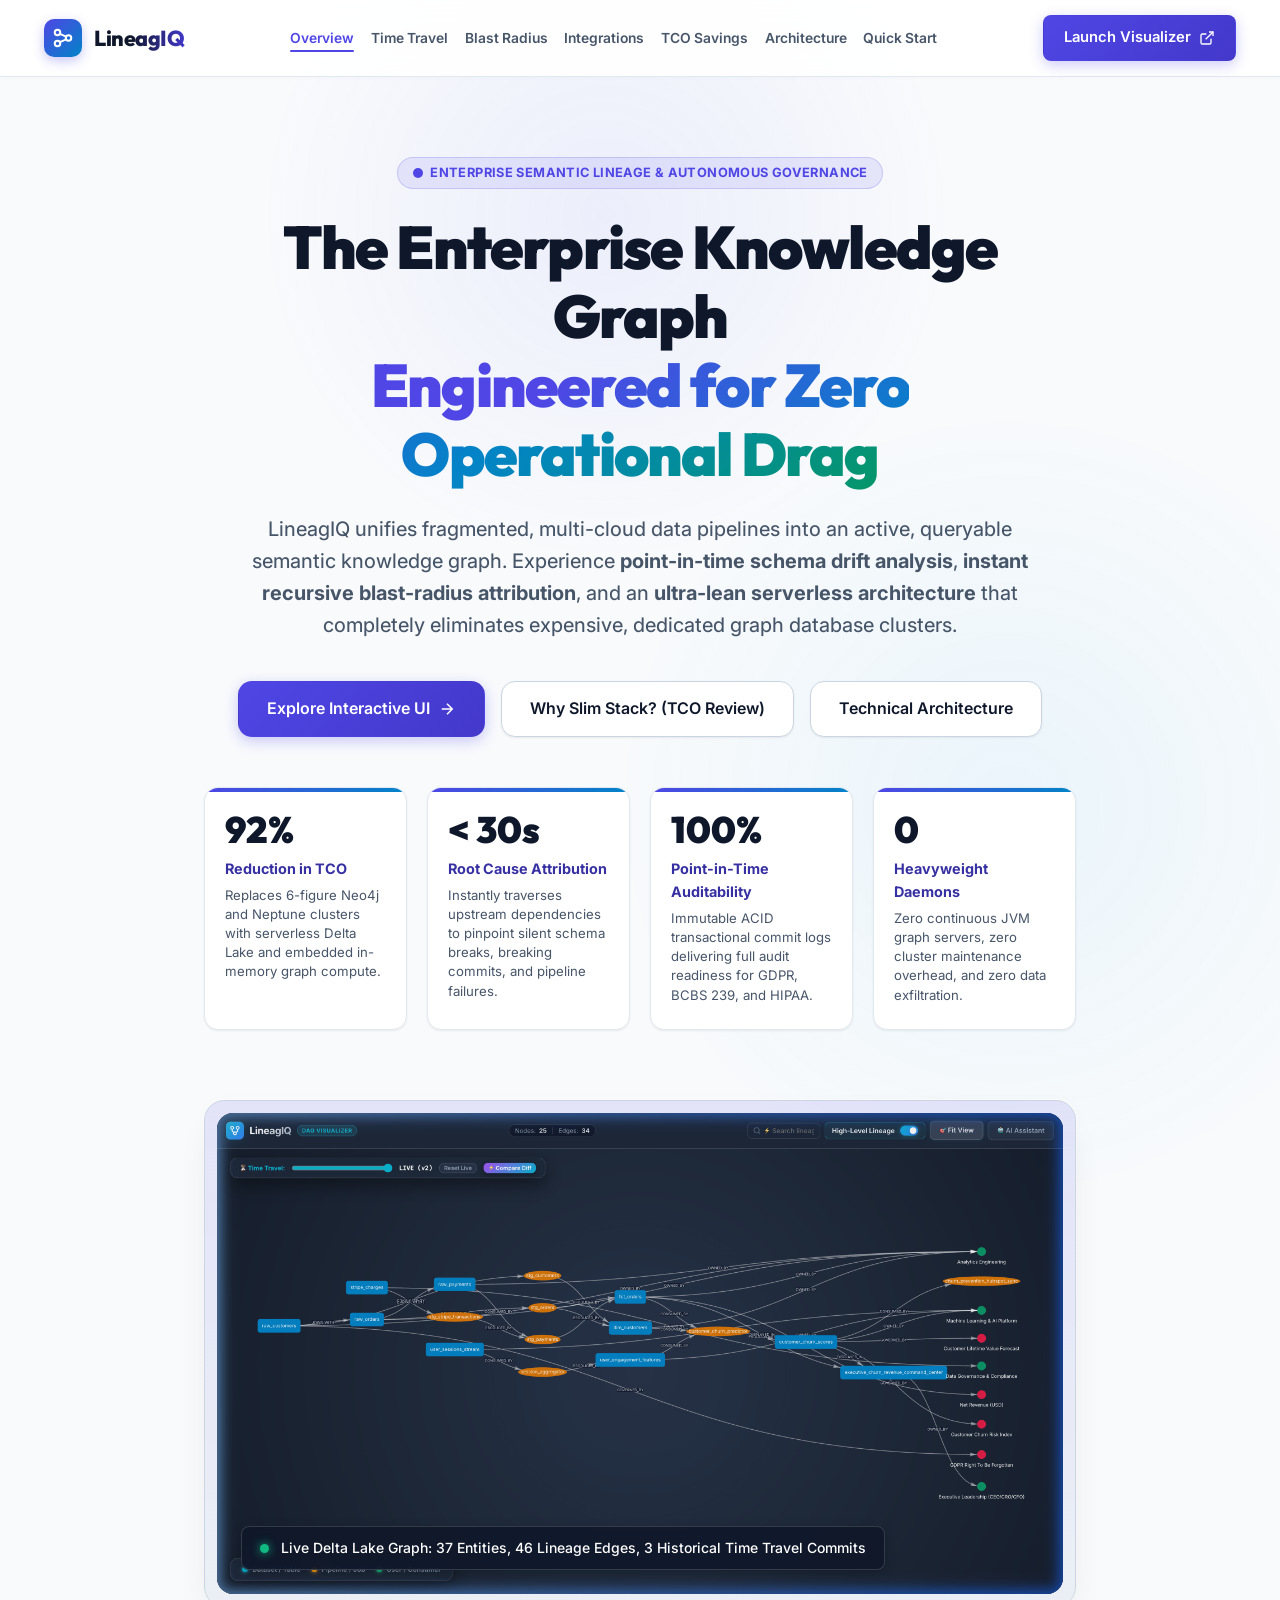
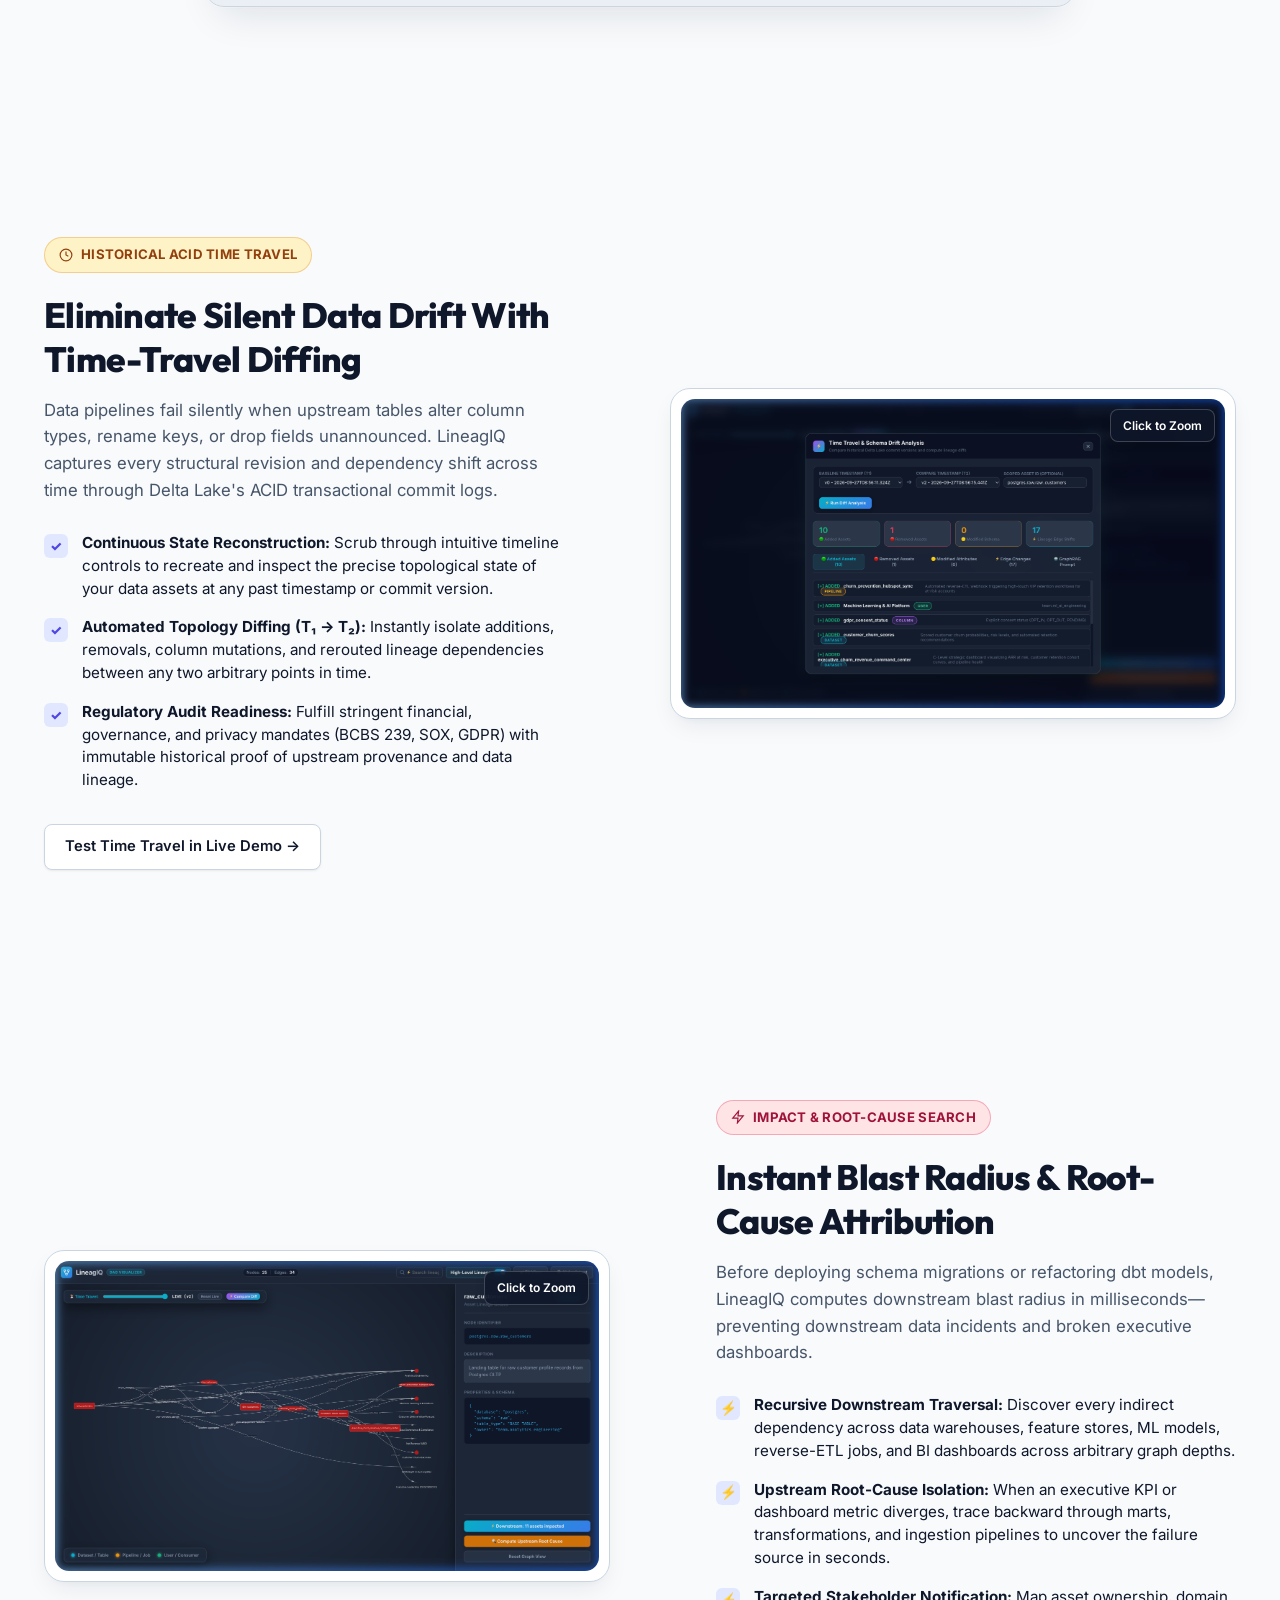
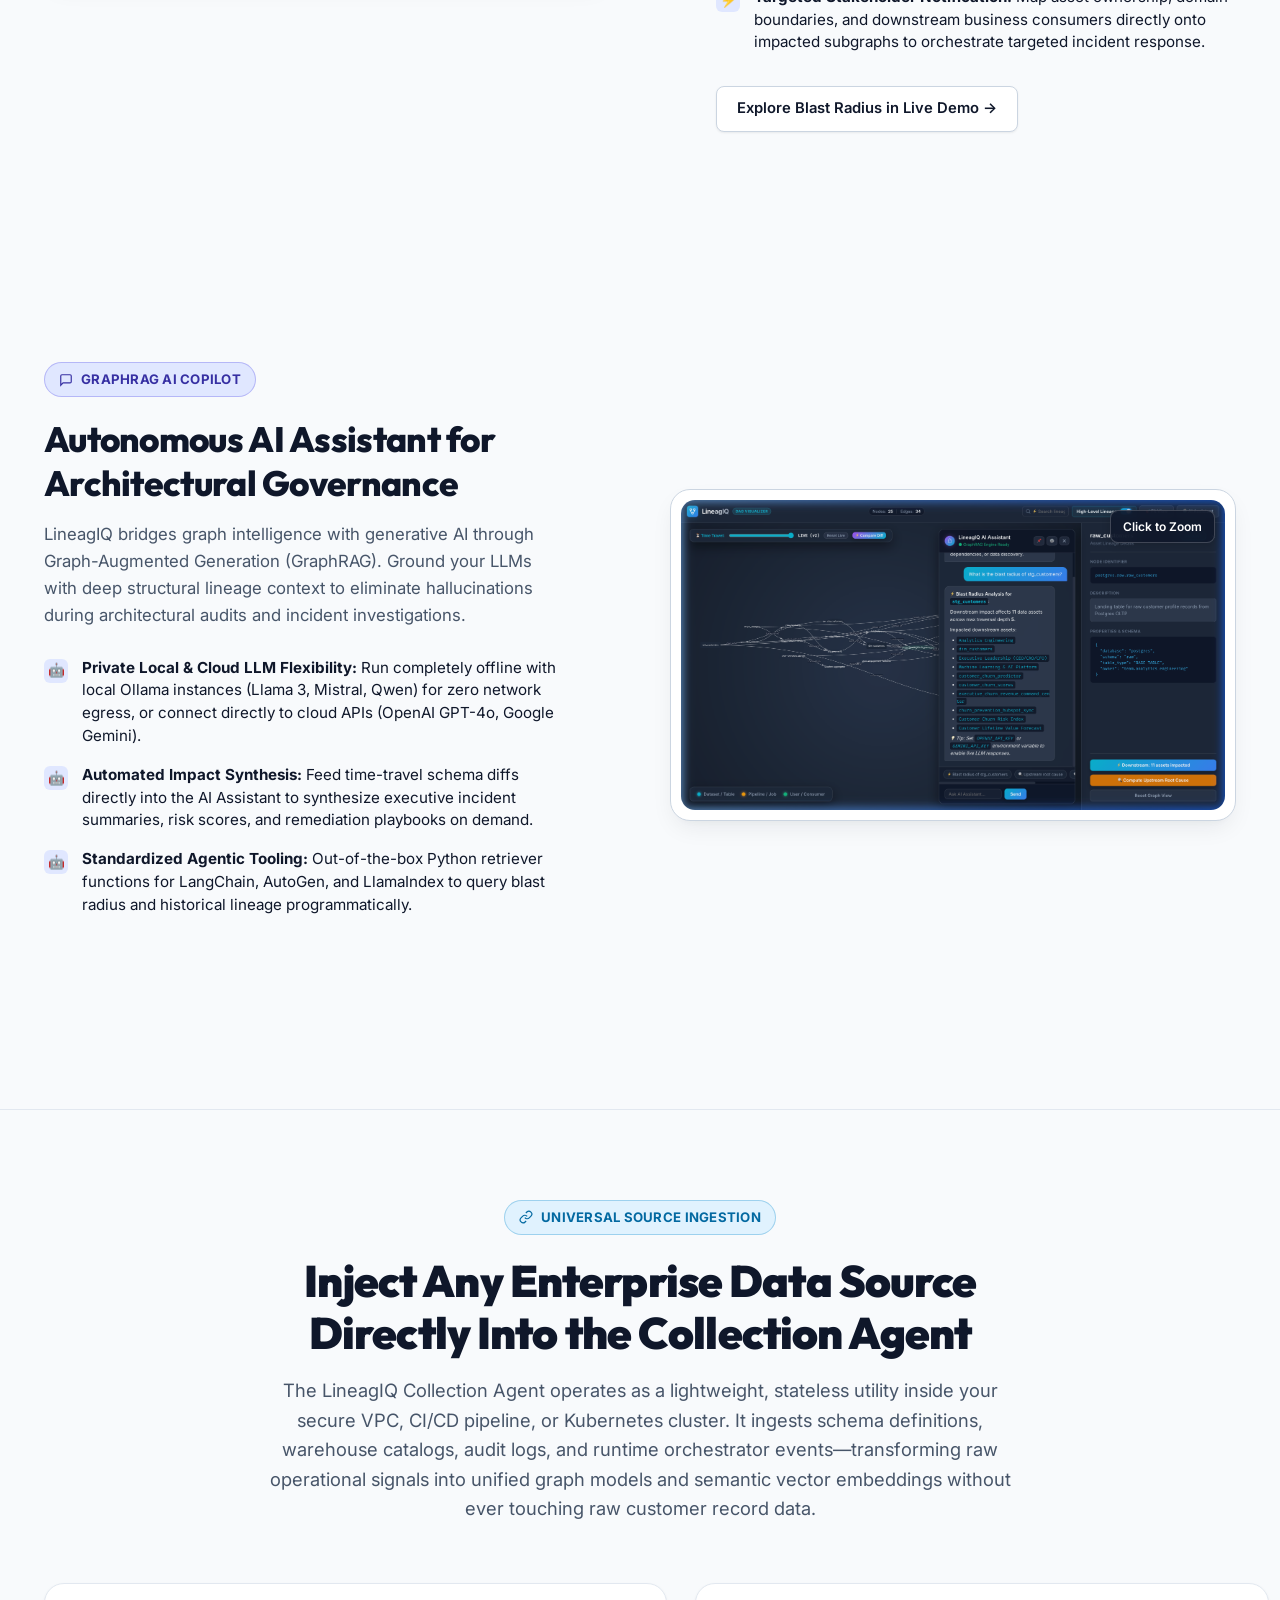
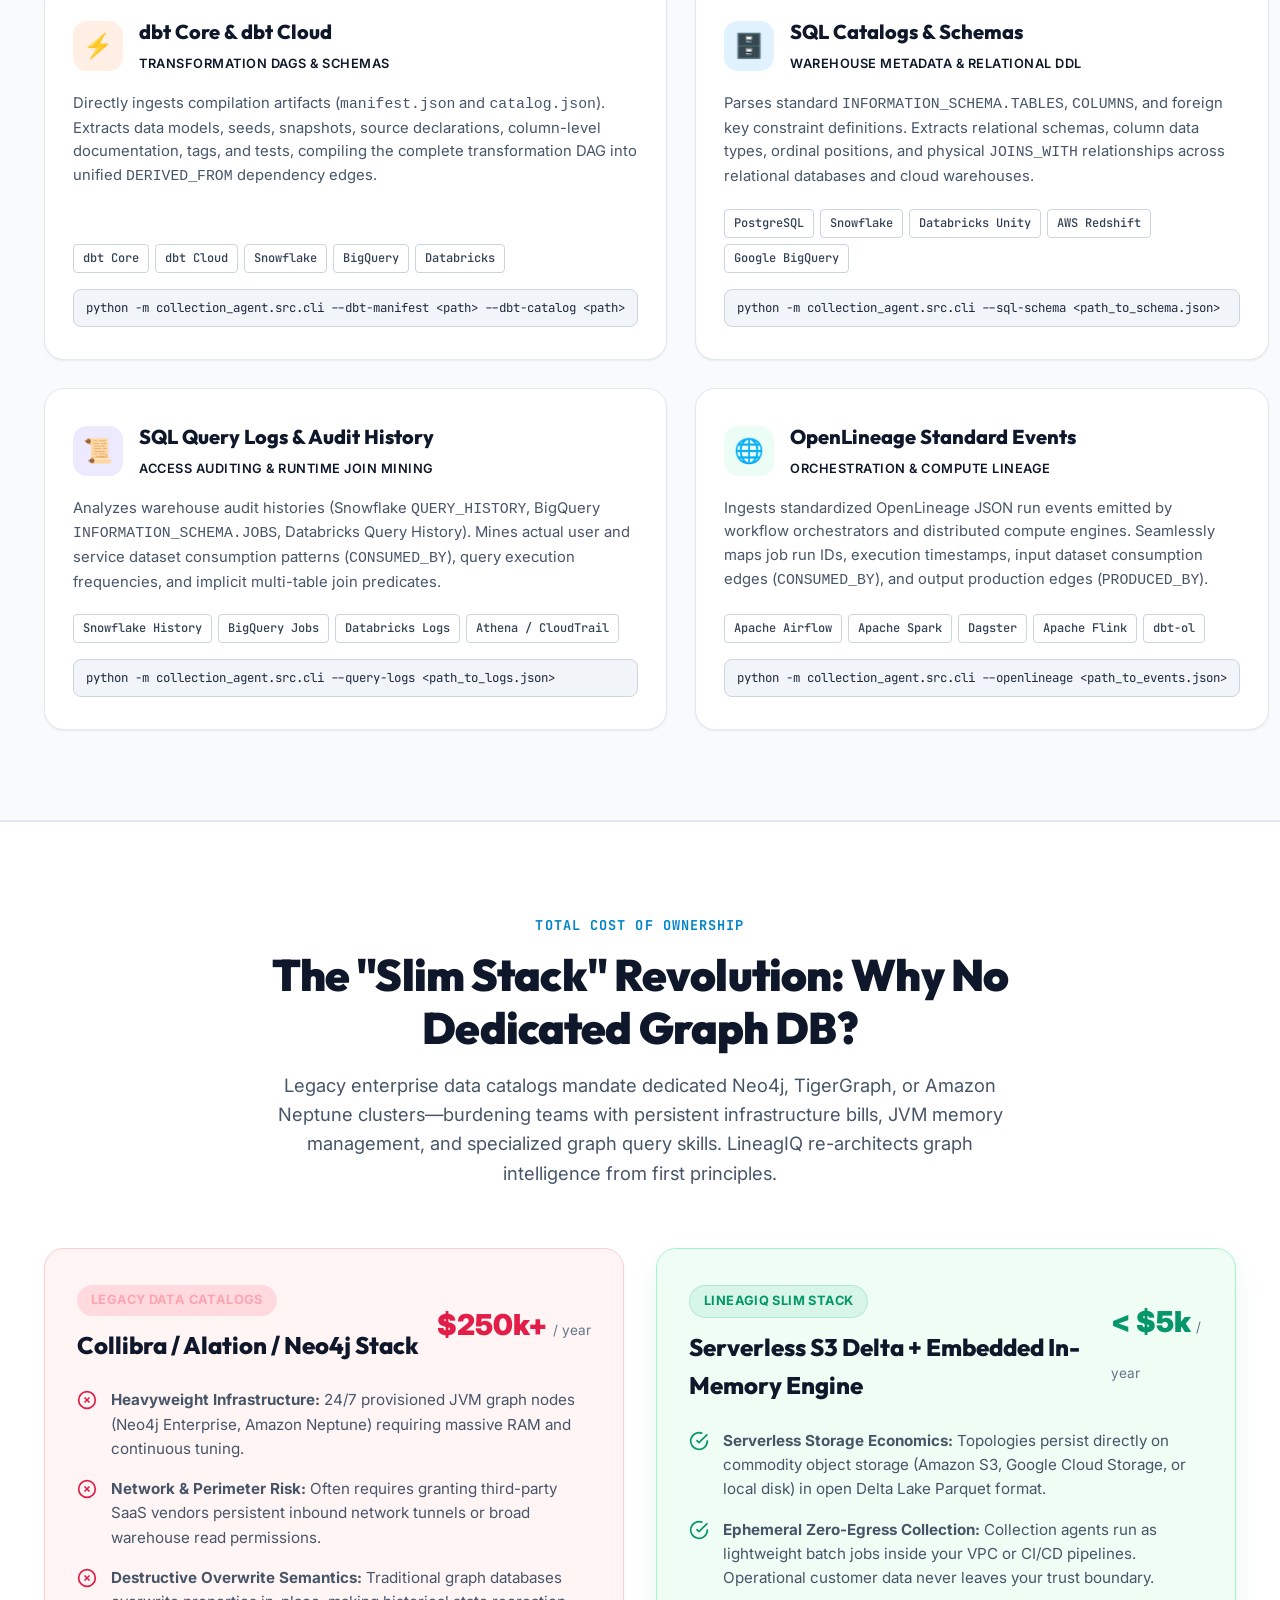
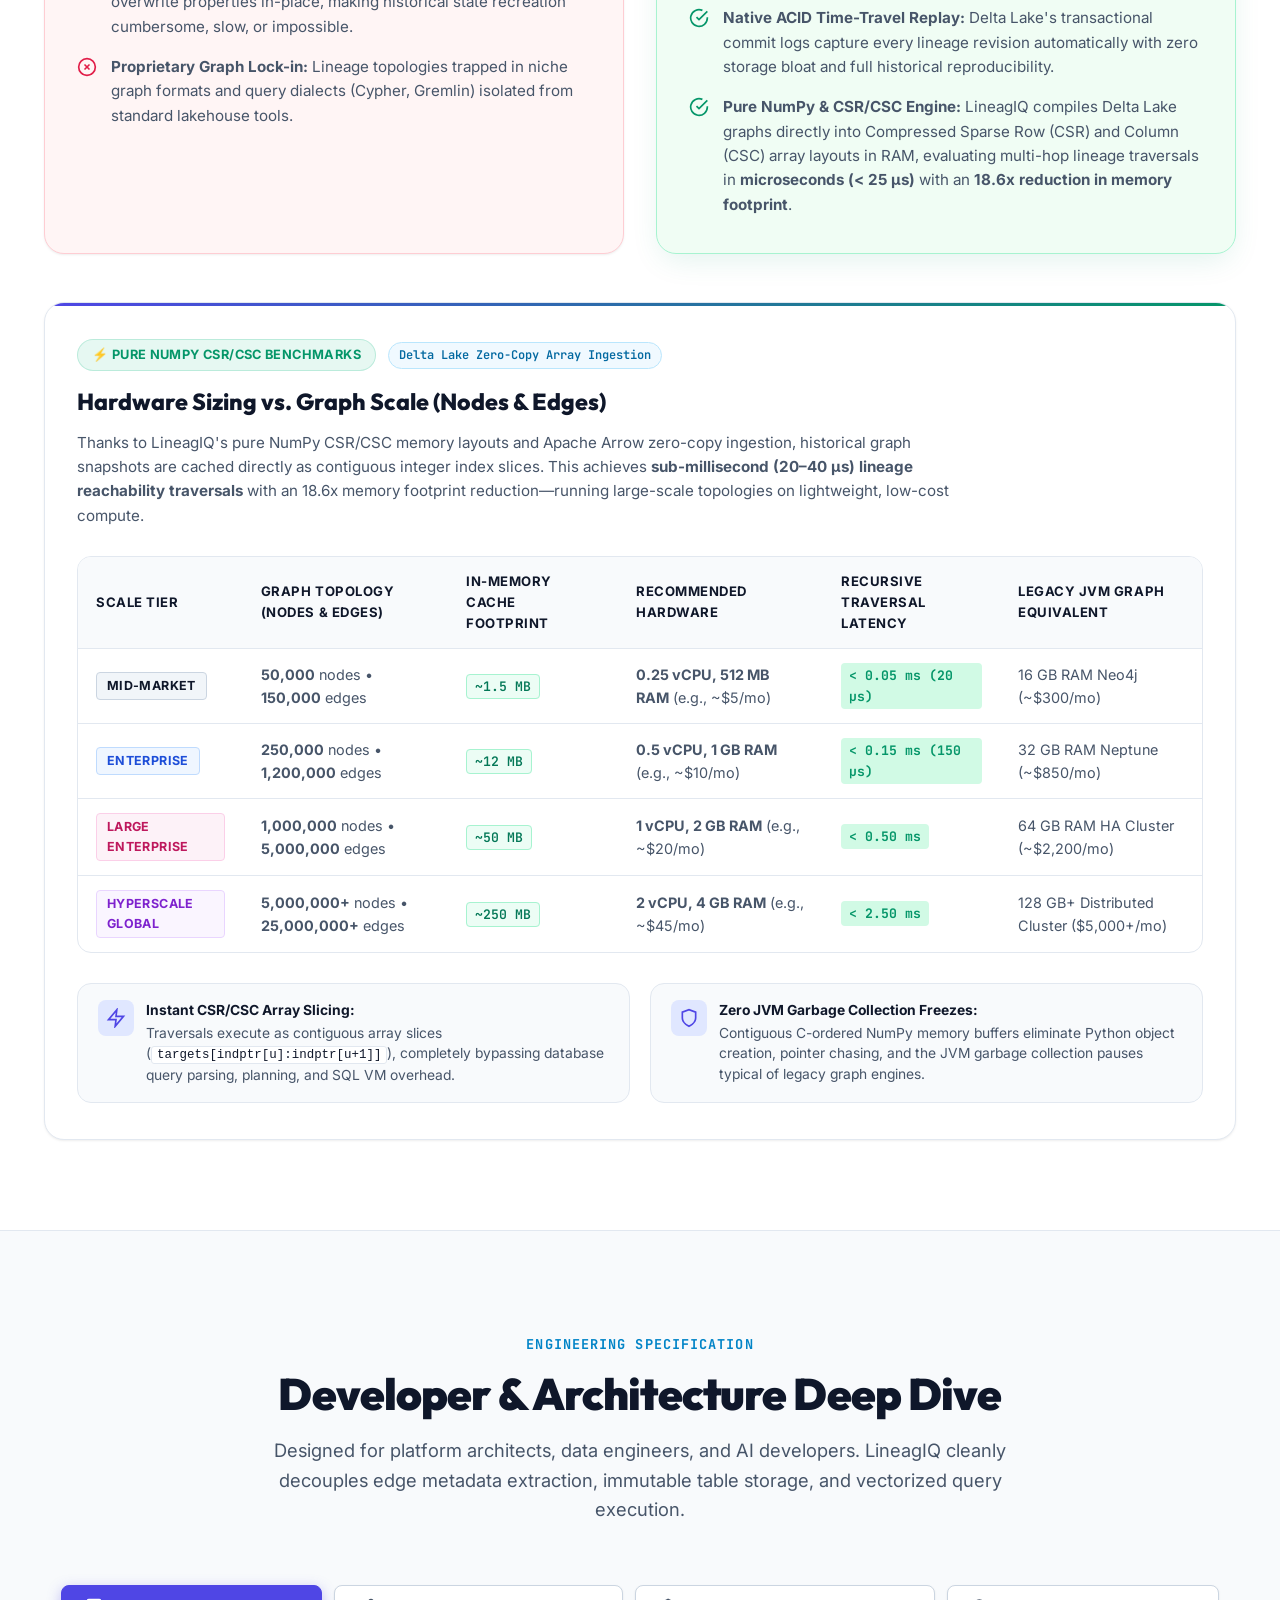
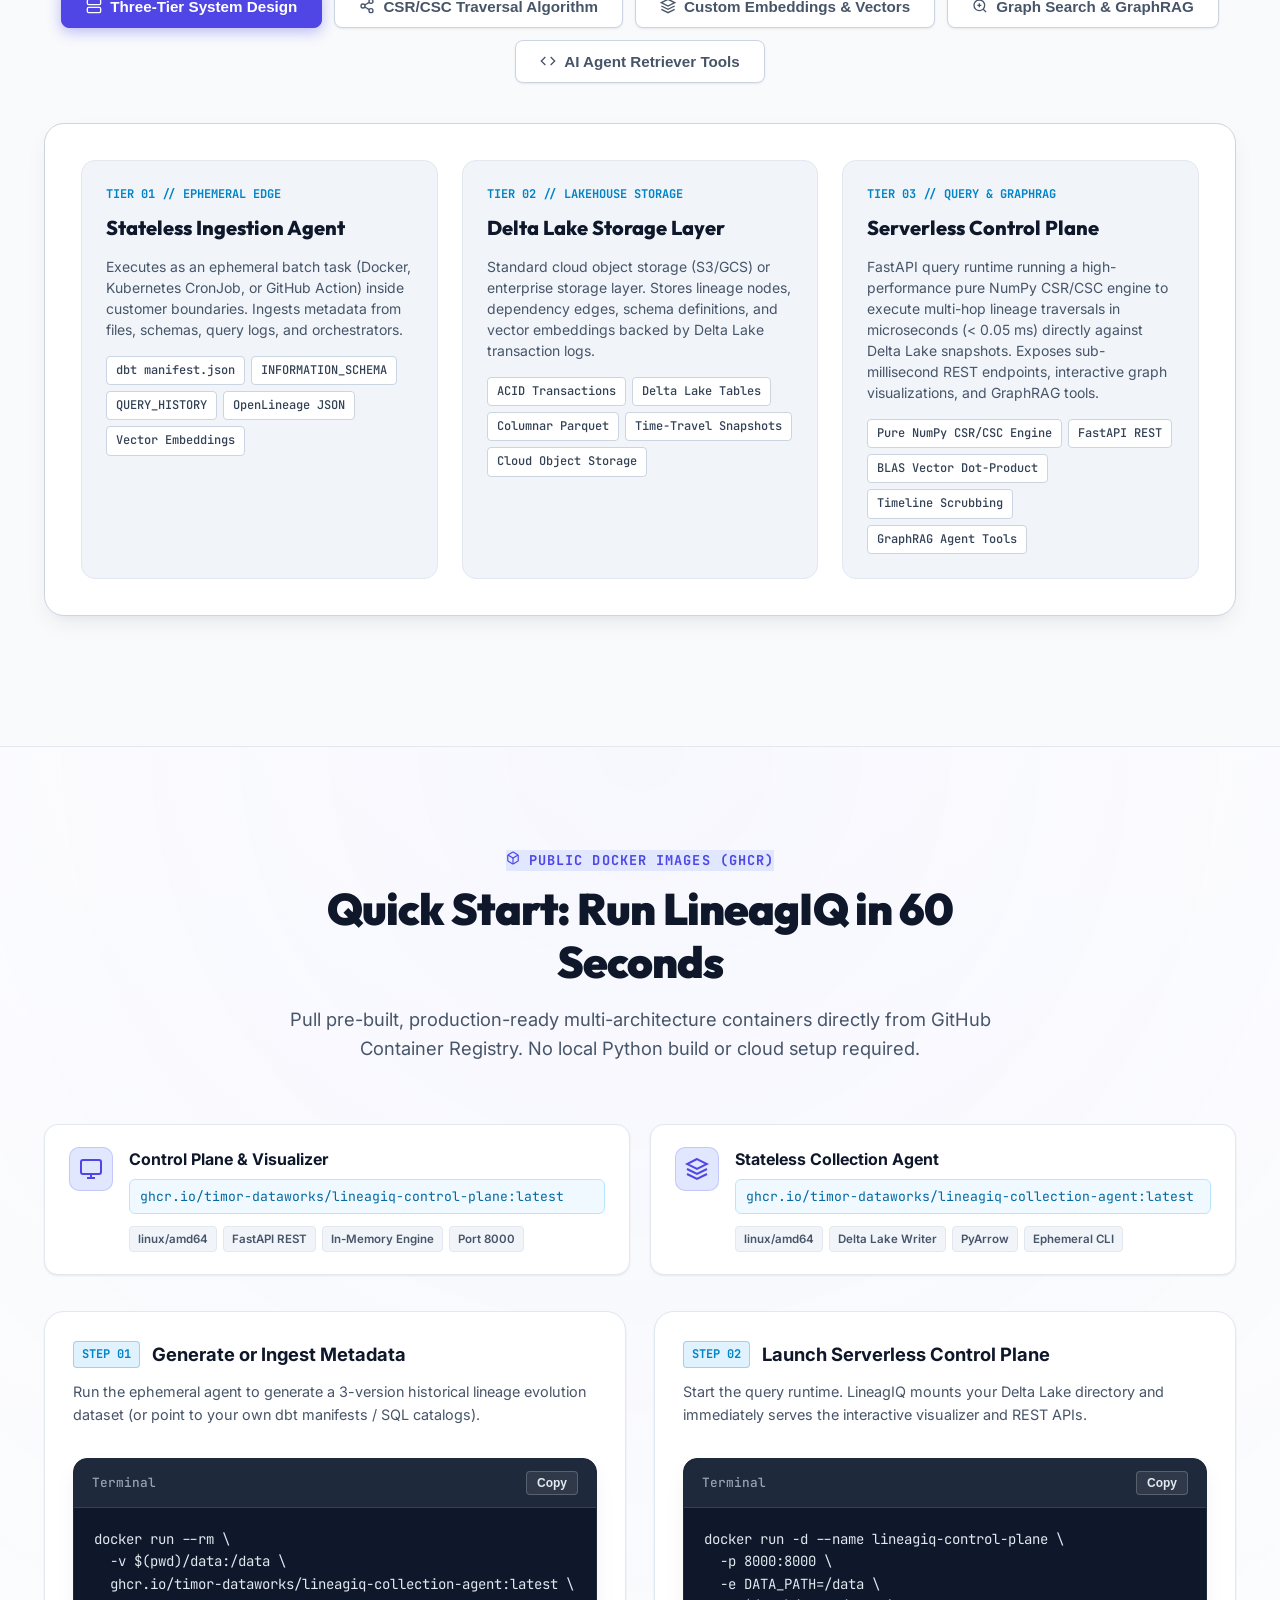
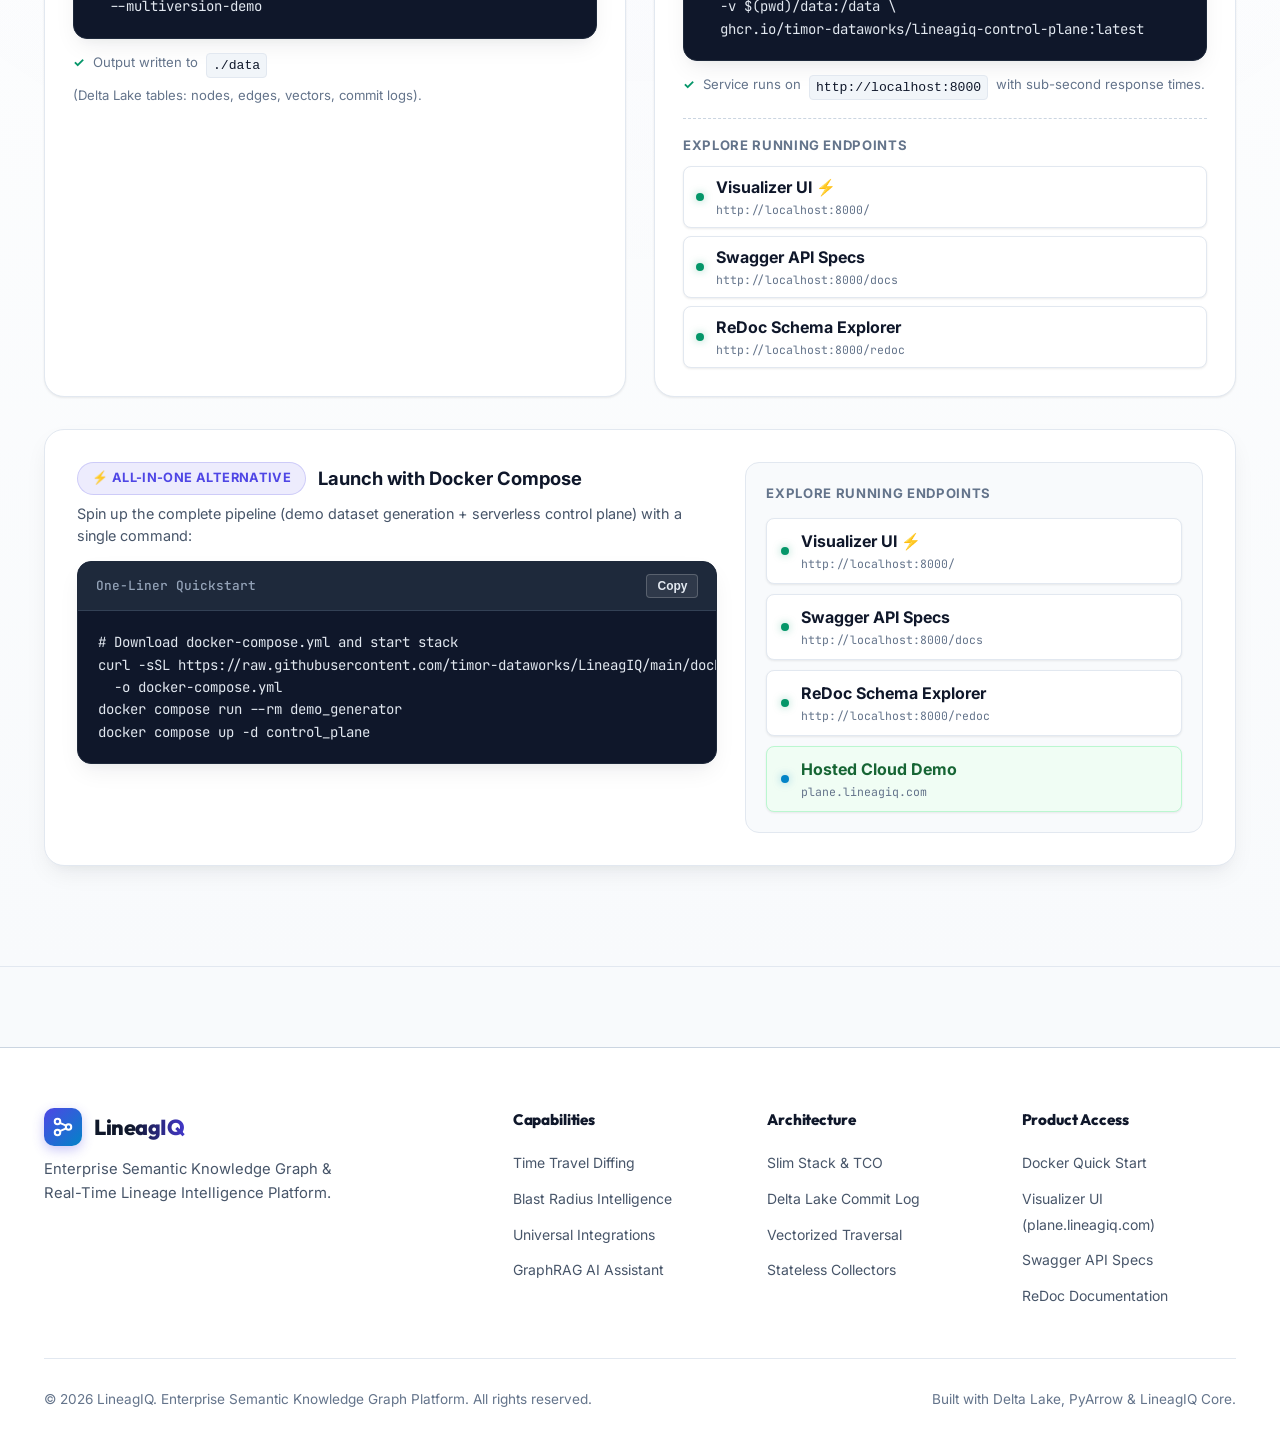
==== website/index.html @ b28b4d1b "fix(website): fix Quick Start section mobile overflow and improve responsive styling" ====
<!DOCTYPE html>
<html lang="en">
<head>
  <meta charset="UTF-8">
  <meta name="viewport" content="width=device-width, initial-scale=1.0">
  <title>LineagIQ | Enterprise Semantic Knowledge Graph & Real-Time Lineage Intelligence</title>
  <meta name="description" content="LineagIQ models enterprise data landscapes into an intelligent, queryable semantic knowledge graph. Serverless Delta Lake architecture with in-memory vectorized compute, sub-second time-travel lineage diffing and automated blast-radius intelligence.">
  
  <!-- Fonts -->
  <link rel="preconnect" href="https://fonts.googleapis.com">
  <link rel="preconnect" href="https://fonts.gstatic.com" crossorigin>
  <link href="https://fonts.googleapis.com/css2?family=Inter:wght@400;500;600;700&family=JetBrains+Mono:wght@400;500;600&family=Outfit:wght@600;700;800;900&display=swap" rel="stylesheet">
  
  <link rel="stylesheet" href="style.css">
</head>
<body>

  <!-- Ambient Glow Effects -->
  <div class="ambient-glow-1"></div>
  <div class="ambient-glow-2"></div>

  <!-- Header Navigation -->
  <header class="site-header">
    <div class="container nav-container">
      <a href="#" class="logo-brand">
        <div class="logo-icon">
          <svg viewBox="0 0 24 24" fill="none" stroke="currentColor" stroke-width="2.2" stroke-linecap="round" stroke-linejoin="round">
            <circle cx="6" cy="6" r="3"></circle>
            <circle cx="6" cy="18" r="3"></circle>
            <circle cx="18" cy="12" r="3"></circle>
            <line x1="8.5" y1="7.5" x2="15.5" y2="10.5"></line>
            <line x1="8.5" y1="16.5" x2="15.5" y2="13.5"></line>
          </svg>
        </div>
        <span class="logo-text">LineagIQ</span>
      </a>

      <nav>
        <ul class="nav-links" id="nav-links">
          <li><a href="#executive" class="nav-link active">Overview</a></li>
          <li><a href="#time-travel" class="nav-link">Time Travel</a></li>
          <li><a href="#blast-radius" class="nav-link">Blast Radius</a></li>
          <li><a href="#integrations" class="nav-link">Integrations</a></li>
          <li><a href="#slim-stack" class="nav-link">TCO Savings</a></li>
          <li><a href="#architecture" class="nav-link">Architecture</a></li>
          <li><a href="#quickstart" class="nav-link">Quick Start</a></li>
        </ul>
      </nav>

      <div class="header-actions">
        <a href="https://plane.lineagiq.com/" target="_blank" class="btn btn-primary" id="btn-live-demo">
          <span>Launch Visualizer</span>
          <svg width="16" height="16" viewBox="0 0 24 24" fill="none" stroke="currentColor" stroke-width="2">
            <path d="M18 13v6a2 2 0 0 1-2 2H5a2 2 0 0 1-2-2V8a2 2 0 0 1 2-2h6"></path>
            <polyline points="15 3 21 3 21 9"></polyline>
            <line x1="10" y1="14" x2="21" y2="3"></line>
          </svg>
        </a>
        <button class="nav-toggle" id="nav-toggle" aria-label="Toggle navigation menu">
          <span></span>
          <span></span>
          <span></span>
        </button>
      </div>
    </div>
  </header>

  <!-- Hero Section -->
  <section class="hero-section" id="executive">
    <div class="container hero-content">
      <div class="hero-badge-wrap">
        <span class="badge badge-indigo">
          <svg width="12" height="12" viewBox="0 0 24 24" fill="currentColor"><circle cx="12" cy="12" r="10"></circle></svg>
          Enterprise Semantic Lineage & Autonomous Governance
        </span>
      </div>

      <h1 class="hero-title">
        The Enterprise Knowledge Graph <br>
        <span class="gradient-text">Engineered for Zero Operational Drag</span>
      </h1>

      <p class="hero-subtitle">
        LineagIQ unifies fragmented, multi-cloud data pipelines into an active, queryable semantic knowledge graph. 
        Experience <strong>point-in-time schema drift analysis</strong>, <strong>instant recursive blast-radius attribution</strong>, and an <strong>ultra-lean serverless architecture</strong> that completely eliminates expensive, dedicated graph database clusters.
      </p>

      <div class="hero-cta-group">
        <a href="https://plane.lineagiq.com/" target="_blank" class="btn btn-primary btn-lg">
          <span>Explore Interactive UI</span>
          <svg width="18" height="18" viewBox="0 0 24 24" fill="none" stroke="currentColor" stroke-width="2"><path d="M5 12h14M12 5l7 7-7 7"/></svg>
        </a>
        <a href="#slim-stack" class="btn btn-outline btn-lg">
          <span>Why Slim Stack? (TCO Review)</span>
        </a>
        <a href="#architecture" class="btn btn-outline btn-lg">
          <span>Technical Architecture</span>
        </a>
      </div>

      <!-- Executive C-Level Value Metrics -->
      <div class="executive-metrics-grid" id="executive">
        <div class="metric-card">
          <div class="metric-value">92%</div>
          <div class="metric-label">Reduction in TCO</div>
          <div class="metric-desc">Replaces 6-figure Neo4j and Neptune clusters with serverless Delta Lake and embedded in-memory graph compute.</div>
        </div>

        <div class="metric-card">
          <div class="metric-value">&lt; 30s</div>
          <div class="metric-label">Root Cause Attribution</div>
          <div class="metric-desc">Instantly traverses upstream dependencies to pinpoint silent schema breaks, breaking commits, and pipeline failures.</div>
        </div>

        <div class="metric-card">
          <div class="metric-value">100%</div>
          <div class="metric-label">Point-in-Time Auditability</div>
          <div class="metric-desc">Immutable ACID transactional commit logs delivering full audit readiness for GDPR, BCBS 239, and HIPAA.</div>
        </div>

        <div class="metric-card">
          <div class="metric-value">0</div>
          <div class="metric-label">Heavyweight Daemons</div>
          <div class="metric-desc">Zero continuous JVM graph servers, zero cluster maintenance overhead, and zero data exfiltration.</div>
        </div>
      </div>

      <!-- Hero Product Showcase Frame -->
      <div class="hero-showcase">
        <div class="showcase-inner" data-caption="LineagIQ Interactive Knowledge Graph - Visualizing multi-source lineage, streaming Kafka feeds, ML pipelines, and executive dashboards with bottom timeline scrubber.">
          <img src="assets/lineage_main_graph.png" alt="LineagIQ Knowledge Graph Visualizer Overview" loading="eager">
          <div class="showcase-badge-overlay">
            <span class="pulse-dot"></span>
            <span>Live Delta Lake Graph: 37 Entities, 46 Lineage Edges, 3 Historical Time Travel Commits</span>
          </div>
        </div>
      </div>

    </div>
  </section>

  <!-- Feature 1: Time Travel & Historical Schema Drift -->
  <section class="feature-split-section" id="time-travel">
    <div class="container">
      <div class="feature-split">
        <div class="feature-content">
          <span class="feature-pill time-travel">
            <svg width="14" height="14" viewBox="0 0 24 24" fill="none" stroke="currentColor" stroke-width="2"><circle cx="12" cy="12" r="10"></circle><polyline points="12 6 12 12 16 14"></polyline></svg>
            Historical ACID Time Travel
          </span>
          <h2 class="feature-title">Eliminate Silent Data Drift With Time-Travel Diffing</h2>
          <p class="feature-desc">
            Data pipelines fail silently when upstream tables alter column types, rename keys, or drop fields unannounced. 
            LineagIQ captures every structural revision and dependency shift across time through Delta Lake's ACID transactional commit logs.
          </p>
          <ul class="feature-bullets">
            <li class="feature-bullet-item">
              <span class="bullet-icon">✓</span>
              <div>
                <strong>Continuous State Reconstruction:</strong>
                Scrub through intuitive timeline controls to recreate and inspect the precise topological state of your data assets at any past timestamp or commit version.
              </div>
            </li>
            <li class="feature-bullet-item">
              <span class="bullet-icon">✓</span>
              <div>
                <strong>Automated Topology Diffing (T₁ → T₂):</strong>
                Instantly isolate additions, removals, column mutations, and rerouted lineage dependencies between any two arbitrary points in time.
              </div>
            </li>
            <li class="feature-bullet-item">
              <span class="bullet-icon">✓</span>
              <div>
                <strong>Regulatory Audit Readiness:</strong>
                Fulfill stringent financial, governance, and privacy mandates (BCBS 239, SOX, GDPR) with immutable historical proof of upstream provenance and data lineage.
              </div>
            </li>
          </ul>
          <a href="https://plane.lineagiq.com/" target="_blank" class="btn btn-outline">Test Time Travel in Live Demo →</a>
        </div>

        <div class="feature-media">
          <div class="screenshot-card" data-caption="LineagIQ Time Travel Lineage Diff Modal - Comparing V0 (Initial Core) vs V2 (AI Churn & Streaming Expansion) identifying 10 added assets, 1 deleted column, and 16 new edges.">
            <img src="assets/lineage_time_travel_diff.png" alt="LineagIQ Time Travel Diff Modal" loading="lazy">
            <div class="screenshot-overlay-tag">
              <span>Click to Zoom</span>
            </div>
          </div>
        </div>
      </div>
    </div>
  </section>

  <!-- Feature 2: Upstream & Downstream Blast Radius -->
  <section class="feature-split-section" id="blast-radius">
    <div class="container">
      <div class="feature-split reverse">
        <div class="feature-content">
          <span class="feature-pill blast-radius">
            <svg width="14" height="14" viewBox="0 0 24 24" fill="none" stroke="currentColor" stroke-width="2"><polygon points="13 2 3 14 12 14 11 22 21 10 12 10 13 2"></polygon></svg>
            Impact & Root-Cause Search
          </span>
          <h2 class="feature-title">Instant Blast Radius & Root-Cause Attribution</h2>
          <p class="feature-desc">
            Before deploying schema migrations or refactoring dbt models, LineagIQ computes downstream blast radius in milliseconds—preventing downstream data incidents and broken executive dashboards.
          </p>
          <ul class="feature-bullets">
            <li class="feature-bullet-item">
              <span class="bullet-icon">⚡</span>
              <div>
                <strong>Recursive Downstream Traversal:</strong>
                Discover every indirect dependency across data warehouses, feature stores, ML models, reverse-ETL jobs, and BI dashboards across arbitrary graph depths.
              </div>
            </li>
            <li class="feature-bullet-item">
              <span class="bullet-icon">⚡</span>
              <div>
                <strong>Upstream Root-Cause Isolation:</strong>
                When an executive KPI or dashboard metric diverges, trace backward through marts, transformations, and ingestion pipelines to uncover the failure source in seconds.
              </div>
            </li>
            <li class="feature-bullet-item">
              <span class="bullet-icon">⚡</span>
              <div>
                <strong>Targeted Stakeholder Notification:</strong>
                Map asset ownership, domain boundaries, and downstream business consumers directly onto impacted subgraphs to orchestrate targeted incident response.
              </div>
            </li>
          </ul>
          <a href="https://plane.lineagiq.com/" target="_blank" class="btn btn-outline">Explore Blast Radius in Live Demo →</a>
        </div>

        <div class="feature-media">
          <div class="screenshot-card" data-caption="LineagIQ Blast Radius Analysis - Selecting raw customer dataset instantly isolates 11 downstream impacted assets across dbt models, ML predictors, and executive Tableau reports.">
            <img src="assets/lineage_blast_radius.png" alt="LineagIQ Downstream Blast Radius Highlight" loading="lazy">
            <div class="screenshot-overlay-tag">
              <span>Click to Zoom</span>
            </div>
          </div>
        </div>
      </div>
    </div>
  </section>

  <!-- Feature 3: AI Assistant & GraphRAG -->
  <section class="feature-split-section">
    <div class="container">
      <div class="feature-split">
        <div class="feature-content">
          <span class="feature-pill ai-copilot">
            <svg width="14" height="14" viewBox="0 0 24 24" fill="none" stroke="currentColor" stroke-width="2"><path d="M21 15a2 2 0 0 1-2 2H7l-4 4V5a2 2 0 0 1 2-2h14a2 2 0 0 1 2 2z"></path></svg>
            GraphRAG AI Copilot
          </span>
          <h2 class="feature-title">Autonomous AI Assistant for Architectural Governance</h2>
          <p class="feature-desc">
            LineagIQ bridges graph intelligence with generative AI through Graph-Augmented Generation (GraphRAG). Ground your LLMs with deep structural lineage context to eliminate hallucinations during architectural audits and incident investigations.
          </p>
          <ul class="feature-bullets">
            <li class="feature-bullet-item">
              <span class="bullet-icon">🤖</span>
              <div>
                <strong>Private Local & Cloud LLM Flexibility:</strong>
                Run completely offline with local Ollama instances (Llama 3, Mistral, Qwen) for zero network egress, or connect directly to cloud APIs (OpenAI GPT-4o, Google Gemini).
              </div>
            </li>
            <li class="feature-bullet-item">
              <span class="bullet-icon">🤖</span>
              <div>
                <strong>Automated Impact Synthesis:</strong>
                Feed time-travel schema diffs directly into the AI Assistant to synthesize executive incident summaries, risk scores, and remediation playbooks on demand.
              </div>
            </li>
            <li class="feature-bullet-item">
              <span class="bullet-icon">🤖</span>
              <div>
                <strong>Standardized Agentic Tooling:</strong>
                Out-of-the-box Python retriever functions for LangChain, AutoGen, and LlamaIndex to query blast radius and historical lineage programmatically.
              </div>
            </li>
          </ul>
        </div>

        <div class="feature-media">
          <div class="screenshot-card" data-caption="LineagIQ Autonomous AI Assistant Drawer - GraphRAG context injection provides real-time natural language root-cause analysis and remediation suggestions.">
            <img src="assets/lineage_ai_assistant.png" alt="LineagIQ AI Assistant Drawer" loading="lazy">
            <div class="screenshot-overlay-tag">
              <span>Click to Zoom</span>
            </div>
          </div>
        </div>
      </div>
    </div>
  </section>

  <!-- Universal Source System Ingestion Section -->
  <section class="integrations-section" id="integrations">
    <div class="container">
      <div class="section-header">
        <span class="feature-pill integrations">
          <svg width="14" height="14" viewBox="0 0 24 24" fill="none" stroke="currentColor" stroke-width="2"><path d="M10 13a5 5 0 0 0 7.54.54l3-3a5 5 0 0 0-7.07-7.07l-1.72 1.71"></path><path d="M14 11a5 5 0 0 0-7.54-.54l-3 3a5 5 0 0 0 7.07 7.07l1.71-1.71"></path></svg>
          Universal Source Ingestion
        </span>
        <h2 class="section-title">Inject Any Enterprise Data Source Directly Into the Collection Agent</h2>
        <p class="section-subtitle">
          The LineagIQ Collection Agent operates as a lightweight, stateless utility inside your secure VPC, CI/CD pipeline, or Kubernetes cluster. 
          It ingests schema definitions, warehouse catalogs, audit logs, and runtime orchestrator events—transforming raw operational signals into unified graph models and semantic vector embeddings without ever touching raw customer record data.
        </p>
      </div>

      <div class="integrations-grid">
        <!-- Source 1: dbt -->
        <div class="integration-card">
          <div class="integration-header">
            <div class="integration-icon dbt">⚡</div>
            <div class="integration-title-group">
              <h3>dbt Core & dbt Cloud</h3>
              <span class="integration-subtitle">Transformation DAGs & Schemas</span>
            </div>
          </div>
          <p class="integration-desc">
            Directly ingests compilation artifacts (<code>manifest.json</code> and <code>catalog.json</code>). Extracts data models, seeds, snapshots, source declarations, column-level documentation, tags, and tests, compiling the complete transformation DAG into unified <code>DERIVED_FROM</code> dependency edges.
          </p>
          <div class="integration-chips">
            <span class="tier-chip">dbt Core</span>
            <span class="tier-chip">dbt Cloud</span>
            <span class="tier-chip">Snowflake</span>
            <span class="tier-chip">BigQuery</span>
            <span class="tier-chip">Databricks</span>
          </div>
          <code class="integration-cli">python -m collection_agent.src.cli --dbt-manifest &lt;path&gt; --dbt-catalog &lt;path&gt;</code>
        </div>

        <!-- Source 2: SQL Catalogs & Information Schema -->
        <div class="integration-card">
          <div class="integration-header">
            <div class="integration-icon sql">🗄️</div>
            <div class="integration-title-group">
              <h3>SQL Catalogs & Schemas</h3>
              <span class="integration-subtitle">Warehouse Metadata & Relational DDL</span>
            </div>
          </div>
          <p class="integration-desc">
            Parses standard <code>INFORMATION_SCHEMA.TABLES</code>, <code>COLUMNS</code>, and foreign key constraint definitions. Extracts relational schemas, column data types, ordinal positions, and physical <code>JOINS_WITH</code> relationships across relational databases and cloud warehouses.
          </p>
          <div class="integration-chips">
            <span class="tier-chip">PostgreSQL</span>
            <span class="tier-chip">Snowflake</span>
            <span class="tier-chip">Databricks Unity</span>
            <span class="tier-chip">AWS Redshift</span>
            <span class="tier-chip">Google BigQuery</span>
          </div>
          <code class="integration-cli">python -m collection_agent.src.cli --sql-schema &lt;path_to_schema.json&gt;</code>
        </div>

        <!-- Source 3: Query Logs & Access History -->
        <div class="integration-card">
          <div class="integration-header">
            <div class="integration-icon logs">📜</div>
            <div class="integration-title-group">
              <h3>SQL Query Logs & Audit History</h3>
              <span class="integration-subtitle">Access Auditing & Runtime Join Mining</span>
            </div>
          </div>
          <p class="integration-desc">
            Analyzes warehouse audit histories (Snowflake <code>QUERY_HISTORY</code>, BigQuery <code>INFORMATION_SCHEMA.JOBS</code>, Databricks Query History). Mines actual user and service dataset consumption patterns (<code>CONSUMED_BY</code>), query execution frequencies, and implicit multi-table join predicates.
          </p>
          <div class="integration-chips">
            <span class="tier-chip">Snowflake History</span>
            <span class="tier-chip">BigQuery Jobs</span>
            <span class="tier-chip">Databricks Logs</span>
            <span class="tier-chip">Athena / CloudTrail</span>
          </div>
          <code class="integration-cli">python -m collection_agent.src.cli --query-logs &lt;path_to_logs.json&gt;</code>
        </div>

        <!-- Source 4: OpenLineage Standard -->
        <div class="integration-card">
          <div class="integration-header">
            <div class="integration-icon openlineage">🌐</div>
            <div class="integration-title-group">
              <h3>OpenLineage Standard Events</h3>
              <span class="integration-subtitle">Orchestration & Compute Lineage</span>
            </div>
          </div>
          <p class="integration-desc">
            Ingests standardized OpenLineage JSON run events emitted by workflow orchestrators and distributed compute engines. Seamlessly maps job run IDs, execution timestamps, input dataset consumption edges (<code>CONSUMED_BY</code>), and output production edges (<code>PRODUCED_BY</code>).
          </p>
          <div class="integration-chips">
            <span class="tier-chip">Apache Airflow</span>
            <span class="tier-chip">Apache Spark</span>
            <span class="tier-chip">Dagster</span>
            <span class="tier-chip">Apache Flink</span>
            <span class="tier-chip">dbt-ol</span>
          </div>
          <code class="integration-cli">python -m collection_agent.src.cli --openlineage &lt;path_to_events.json&gt;</code>
        </div>
      </div>
    </div>
  </section>

  <!-- Slim Deployment Stack & TCO Breakdown -->
  <section class="comparison-section" id="slim-stack">
    <div class="container">
      <div class="section-header">
        <span class="section-tag">Total Cost of Ownership</span>
        <h2 class="section-title">The "Slim Stack" Revolution: Why No Dedicated Graph DB?</h2>
        <p class="section-subtitle">
          Legacy enterprise data catalogs mandate dedicated Neo4j, TigerGraph, or Amazon Neptune clusters—burdening teams with persistent infrastructure bills, JVM memory management, and specialized graph query skills. LineagIQ re-architects graph intelligence from first principles.
        </p>
      </div>

      <div class="tco-grid">
        <!-- Legacy Approach -->
        <div class="tco-card legacy">
          <div class="tco-header">
            <div>
              <span class="badge" style="background: rgba(244,63,94,0.15); color: #fda4af;">Legacy Data Catalogs</span>
              <h3 class="tco-title" style="margin-top: 10px;">Collibra / Alation / Neo4j Stack</h3>
            </div>
            <div class="tco-price">$250k+ <span style="font-size: 0.85rem; font-weight: normal; color: var(--text-muted);">/ year</span></div>
          </div>

          <ul class="tco-items">
            <li class="tco-item">
              <svg viewBox="0 0 24 24" fill="none" stroke="currentColor" stroke-width="2"><circle cx="12" cy="12" r="10"></circle><line x1="15" y1="9" x2="9" y2="15"></line><line x1="9" y1="9" x2="15" y2="15"></line></svg>
              <span><strong>Heavyweight Infrastructure:</strong> 24/7 provisioned JVM graph nodes (Neo4j Enterprise, Amazon Neptune) requiring massive RAM and continuous tuning.</span>
            </li>
            <li class="tco-item">
              <svg viewBox="0 0 24 24" fill="none" stroke="currentColor" stroke-width="2"><circle cx="12" cy="12" r="10"></circle><line x1="15" y1="9" x2="9" y2="15"></line><line x1="9" y1="9" x2="15" y2="15"></line></svg>
              <span><strong>Network & Perimeter Risk:</strong> Often requires granting third-party SaaS vendors persistent inbound network tunnels or broad warehouse read permissions.</span>
            </li>
            <li class="tco-item">
              <svg viewBox="0 0 24 24" fill="none" stroke="currentColor" stroke-width="2"><circle cx="12" cy="12" r="10"></circle><line x1="15" y1="9" x2="9" y2="15"></line><line x1="9" y1="9" x2="15" y2="15"></line></svg>
              <span><strong>Destructive Overwrite Semantics:</strong> Traditional graph databases overwrite properties in-place, making historical state recreation cumbersome, slow, or impossible.</span>
            </li>
            <li class="tco-item">
              <svg viewBox="0 0 24 24" fill="none" stroke="currentColor" stroke-width="2"><circle cx="12" cy="12" r="10"></circle><line x1="15" y1="9" x2="9" y2="15"></line><line x1="9" y1="9" x2="15" y2="15"></line></svg>
              <span><strong>Proprietary Graph Lock-in:</strong> Lineage topologies trapped in niche graph formats and query dialects (Cypher, Gremlin) isolated from standard lakehouse tools.</span>
            </li>
          </ul>
        </div>

        <!-- LineagIQ Slim Stack -->
        <div class="tco-card lineagiq">
          <div class="tco-header">
            <div>
              <span class="badge badge-emerald">LineagIQ Slim Stack</span>
              <h3 class="tco-title" style="margin-top: 10px;">Serverless S3 Delta + Embedded In-Memory Engine</h3>
            </div>
            <div class="tco-price">&lt; $5k <span style="font-size: 0.85rem; font-weight: normal; color: var(--text-muted);">/ year</span></div>
          </div>

          <ul class="tco-items">
            <li class="tco-item">
              <svg viewBox="0 0 24 24" fill="none" stroke="currentColor" stroke-width="2"><path d="M22 11.08V12a10 10 0 1 1-5.93-9.14"></path><polyline points="22 4 12 14.01 9 11.01"></polyline></svg>
              <span><strong>Serverless Storage Economics:</strong> Topologies persist directly on commodity object storage (Amazon S3, Google Cloud Storage, or local disk) in open Delta Lake Parquet format.</span>
            </li>
            <li class="tco-item">
              <svg viewBox="0 0 24 24" fill="none" stroke="currentColor" stroke-width="2"><path d="M22 11.08V12a10 10 0 1 1-5.93-9.14"></path><polyline points="22 4 12 14.01 9 11.01"></polyline></svg>
              <span><strong>Ephemeral Zero-Egress Collection:</strong> Collection agents run as lightweight batch jobs inside your VPC or CI/CD pipelines. Operational customer data never leaves your trust boundary.</span>
            </li>
            <li class="tco-item">
              <svg viewBox="0 0 24 24" fill="none" stroke="currentColor" stroke-width="2"><path d="M22 11.08V12a10 10 0 1 1-5.93-9.14"></path><polyline points="22 4 12 14.01 9 11.01"></polyline></svg>
              <span><strong>Native ACID Time-Travel Replay:</strong> Delta Lake's transactional commit logs capture every lineage revision automatically with zero storage bloat and full historical reproducibility.</span>
            </li>
            <li class="tco-item">
              <svg viewBox="0 0 24 24" fill="none" stroke="currentColor" stroke-width="2"><path d="M22 11.08V12a10 10 0 1 1-5.93-9.14"></path><polyline points="22 4 12 14.01 9 11.01"></polyline></svg>
              <span><strong>Pure NumPy &amp; CSR/CSC Engine:</strong> LineagIQ compiles Delta Lake graphs directly into Compressed Sparse Row (CSR) and Column (CSC) array layouts in RAM, evaluating multi-hop lineage traversals in <strong>microseconds (&lt; 25 µs)</strong> with an <strong>18.6x reduction in memory footprint</strong>.</span>
            </li>
          </ul>
        </div>
      </div>

      <!-- Hardware Sizing & Graph Scale Estimation (with In-Memory Caching) -->
      <div class="hardware-scale-card">
        <div class="scale-card-header">
          <div class="scale-header-badge">
            <span class="badge badge-emerald">⚡ Pure NumPy CSR/CSC Benchmarks</span>
            <span class="scale-tag">Delta Lake Zero-Copy Array Ingestion</span>
          </div>
          <h3 class="scale-card-title">Hardware Sizing vs. Graph Scale (Nodes & Edges)</h3>
          <p class="scale-card-desc">
            Thanks to LineagIQ's pure NumPy CSR/CSC memory layouts and Apache Arrow zero-copy ingestion, historical graph snapshots are cached directly as contiguous integer index slices. This achieves <strong>sub-millisecond (20–40 µs) lineage reachability traversals</strong> with an 18.6x memory footprint reduction—running large-scale topologies on lightweight, low-cost compute.
          </p>
        </div>

        <div class="scale-table-wrap">
          <table class="scale-table">
            <thead>
              <tr>
                <th>Scale Tier</th>
                <th>Graph Topology (Nodes & Edges)</th>
                <th>In-Memory Cache Footprint</th>
                <th>Recommended Hardware</th>
                <th>Recursive Traversal Latency</th>
                <th>Legacy JVM Graph Equivalent</th>
              </tr>
            </thead>
            <tbody>
              <tr>
                <td><span class="tier-pill tier-starter">Mid-Market</span></td>
                <td><strong>50,000</strong> nodes &bull; <strong>150,000</strong> edges</td>
                <td><code class="mem-badge">~1.5 MB</code></td>
                <td><strong>0.25 vCPU, 512 MB RAM</strong> (e.g., ~$5/mo)</td>
                <td><span class="speed-badge">&lt; 0.05 ms (20 µs)</span></td>
                <td>16 GB RAM Neo4j (~$300/mo)</td>
              </tr>
              <tr>
                <td><span class="tier-pill tier-enterprise">Enterprise</span></td>
                <td><strong>250,000</strong> nodes &bull; <strong>1,200,000</strong> edges</td>
                <td><code class="mem-badge">~12 MB</code></td>
                <td><strong>0.5 vCPU, 1 GB RAM</strong> (e.g., ~$10/mo)</td>
                <td><span class="speed-badge">&lt; 0.15 ms (150 µs)</span></td>
                <td>32 GB RAM Neptune (~$850/mo)</td>
              </tr>
              <tr>
                <td><span class="tier-pill tier-large">Large Enterprise</span></td>
                <td><strong>1,000,000</strong> nodes &bull; <strong>5,000,000</strong> edges</td>
                <td><code class="mem-badge">~50 MB</code></td>
                <td><strong>1 vCPU, 2 GB RAM</strong> (e.g., ~$20/mo)</td>
                <td><span class="speed-badge">&lt; 0.50 ms</span></td>
                <td>64 GB RAM HA Cluster (~$2,200/mo)</td>
              </tr>
              <tr>
                <td><span class="tier-pill tier-hyperscale">Hyperscale Global</span></td>
                <td><strong>5,000,000+</strong> nodes &bull; <strong>25,000,000+</strong> edges</td>
                <td><code class="mem-badge">~250 MB</code></td>
                <td><strong>2 vCPU, 4 GB RAM</strong> (e.g., ~$45/mo)</td>
                <td><span class="speed-badge">&lt; 2.50 ms</span></td>
                <td>128 GB+ Distributed Cluster ($5,000+/mo)</td>
              </tr>
            </tbody>
          </table>
        </div>

        <div class="scale-footer-insights">
          <div class="insight-item">
            <div class="insight-icon">
              <svg width="20" height="20" viewBox="0 0 24 24" fill="none" stroke="currentColor" stroke-width="2"><path d="M13 2L3 14h9l-1 8 10-12h-9l1-8z"></path></svg>
            </div>
            <div>
              <strong>Instant CSR/CSC Array Slicing:</strong>
              <span>Traversals execute as contiguous array slices (<code>targets[indptr[u]:indptr[u+1]]</code>), completely bypassing database query parsing, planning, and SQL VM overhead.</span>
            </div>
          </div>
          <div class="insight-item">
            <div class="insight-icon">
              <svg width="20" height="20" viewBox="0 0 24 24" fill="none" stroke="currentColor" stroke-width="2"><path d="M12 22s8-4 8-10V5l-8-3-8 3v7c0 6 8 10 8 10z"></path></svg>
            </div>
            <div>
              <strong>Zero JVM Garbage Collection Freezes:</strong>
              <span>Contiguous C-ordered NumPy memory buffers eliminate Python object creation, pointer chasing, and the JVM garbage collection pauses typical of legacy graph engines.</span>
            </div>
          </div>
        </div>
      </div>
    </div>
  </section>

  <!-- Technical Architecture & Developer Overview -->
  <section class="architecture-section" id="architecture">
    <div class="container">
      <div class="section-header">
        <span class="section-tag">Engineering Specification</span>
        <h2 class="section-title">Developer & Architecture Deep Dive</h2>
        <p class="section-subtitle">
          Designed for platform architects, data engineers, and AI developers. LineagIQ cleanly decouples edge metadata extraction, immutable table storage, and vectorized query execution.
        </p>
      </div>

      <!-- Architecture Tabs -->
      <div class="arch-tabs-nav">
        <button class="arch-tab-btn active" data-tab="tab-tiers">
          <svg width="16" height="16" viewBox="0 0 24 24" fill="none" stroke="currentColor" stroke-width="2"><rect x="2" y="2" width="20" height="8" rx="2" ry="2"></rect><rect x="2" y="14" width="20" height="8" rx="2" ry="2"></rect><line x1="6" y1="6" x2="6.01" y2="6"></line><line x1="6" y1="18" x2="6.01" y2="18"></line></svg>
          Three-Tier System Design
        </button>
        <button class="arch-tab-btn" data-tab="tab-traversal">
          <svg width="16" height="16" viewBox="0 0 24 24" fill="none" stroke="currentColor" stroke-width="2"><circle cx="18" cy="5" r="3"></circle><circle cx="6" cy="12" r="3"></circle><circle cx="18" cy="19" r="3"></circle><line x1="8.59" y1="13.51" x2="15.42" y2="17.49"></line><line x1="15.41" y1="6.51" x2="8.59" y2="10.49"></line></svg>
          CSR/CSC Traversal Algorithm
        </button>
        <button class="arch-tab-btn" data-tab="tab-embeddings">
          <svg width="16" height="16" viewBox="0 0 24 24" fill="none" stroke="currentColor" stroke-width="2"><polygon points="12 2 2 7 12 12 22 7 12 2"></polygon><polyline points="2 17 12 22 22 17"></polyline><polyline points="2 12 12 17 22 12"></polyline></svg>
          Custom Embeddings &amp; Vectors
        </button>
        <button class="arch-tab-btn" data-tab="tab-graphrag">
          <svg width="16" height="16" viewBox="0 0 24 24" fill="none" stroke="currentColor" stroke-width="2"><circle cx="11" cy="11" r="8"></circle><line x1="21" y1="21" x2="16.65" y2="16.65"></line><path d="M11 8v6M8 11h6"></path></svg>
          Graph Search &amp; GraphRAG
        </button>
        <button class="arch-tab-btn" data-tab="tab-code">
          <svg width="16" height="16" viewBox="0 0 24 24" fill="none" stroke="currentColor" stroke-width="2"><path d="M16 18l6-6-6-6M8 6l-6 6 6 6"></path></svg>
          AI Agent Retriever Tools
        </button>
      </div>

      <!-- Tab 1: Three Tier System Design -->
      <div class="arch-tab-panel active" id="tab-tiers">
        <div class="diagram-card">
          <div class="diagram-flow">
            <!-- Tier 1 -->
            <div class="diagram-tier">
              <div class="tier-number">Tier 01 // Ephemeral Edge</div>
              <h4 class="tier-title">Stateless Ingestion Agent</h4>
              <p class="tier-desc">Executes as an ephemeral batch task (Docker, Kubernetes CronJob, or GitHub Action) inside customer boundaries. Ingests metadata from files, schemas, query logs, and orchestrators.</p>
              <div class="tier-chips">
                <span class="tier-chip">dbt manifest.json</span>
                <span class="tier-chip">INFORMATION_SCHEMA</span>
                <span class="tier-chip">QUERY_HISTORY</span>
                <span class="tier-chip">OpenLineage JSON</span>
                <span class="tier-chip">Vector Embeddings</span>
              </div>
            </div>

            <!-- Tier 2 -->
            <div class="diagram-tier">
              <div class="tier-number">Tier 02 // Lakehouse Storage</div>
              <h4 class="tier-title">Delta Lake Storage Layer</h4>
              <p class="tier-desc">Standard cloud object storage (S3/GCS) or enterprise storage layer. Stores lineage nodes, dependency edges, schema definitions, and vector embeddings backed by Delta Lake transaction logs.</p>
              <div class="tier-chips">
                <span class="tier-chip">ACID Transactions</span>
                <span class="tier-chip">Delta Lake Tables</span>
                <span class="tier-chip">Columnar Parquet</span>
                <span class="tier-chip">Time-Travel Snapshots</span>
                <span class="tier-chip">Cloud Object Storage</span>
              </div>
            </div>

            <!-- Tier 3 -->
            <div class="diagram-tier">
              <div class="tier-number">Tier 03 // Query & GraphRAG</div>
              <h4 class="tier-title">Serverless Control Plane</h4>
              <p class="tier-desc">FastAPI query runtime running a high-performance pure NumPy CSR/CSC engine to execute multi-hop lineage traversals in microseconds (&lt; 0.05 ms) directly against Delta Lake snapshots. Exposes sub-millisecond REST endpoints, interactive graph visualizations, and GraphRAG tools.</p>
              <div class="tier-chips">
                <span class="tier-chip">Pure NumPy CSR/CSC Engine</span>
                <span class="tier-chip">FastAPI REST</span>
                <span class="tier-chip">BLAS Vector Dot-Product</span>
                <span class="tier-chip">Timeline Scrubbing</span>
                <span class="tier-chip">GraphRAG Agent Tools</span>
              </div>
            </div>
          </div>
        </div>
      </div>

      <!-- Tab: CSR/CSC Graph Traversal Engine -->
      <div class="arch-tab-panel" id="tab-traversal">
        <div class="diagram-card">
          <h4 class="tier-title">Microsecond Multi-Hop Lineage Traversals (Pure NumPy CSR/CSC)</h4>
          <p class="tier-desc">
            LineagIQ transforms historical Delta Lake graph snapshots directly into in-memory Compressed Sparse Row (CSR) and Compressed Sparse Column (CSC) contiguous integer index arrays. This eliminates database query planners, virtual machines, and SQL parsing overhead to achieve <strong>sub-millisecond (&lt; 25 µs) lineage reachability</strong>.
          </p>

          <div class="arch-grid-2">
            <div class="arch-detail-card">
              <div class="arch-card-header">
                <span class="arch-card-badge badge-indigo">Forward Indexing</span>
                <span class="speed-badge">&lt; 0.02 ms (20 µs)</span>
              </div>
              <h5 class="arch-card-title">Dual Forward CSR &amp; Boundary Scoping</h5>
              <p class="arch-card-p">
                LineagIQ separates 1-hop structural relationships from multi-hop dataset lineage to maintain graph integrity:
              </p>
              <ul class="arch-bullet-list">
                <li class="arch-bullet-item">
                  <svg width="16" height="16" viewBox="0 0 24 24" fill="none" stroke="currentColor" stroke-width="2"><polyline points="20 6 9 17 4 12"></polyline></svg>
                  <span><strong><code>fwd_all</code> Index (Depth = 1):</strong> Indexes all edge types including <code>BELONGS_TO</code> and <code>JOINS_WITH</code>, allowing column-level nodes to resolve parent datasets.</span>
                </li>
                <li class="arch-bullet-item">
                  <svg width="16" height="16" viewBox="0 0 24 24" fill="none" stroke="currentColor" stroke-width="2"><polyline points="20 6 9 17 4 12"></polyline></svg>
                  <span><strong><code>fwd_lineage</code> Index (Depth &ge; 2):</strong> Prunes containment edges to prevent transitive cross-dataset column leakage during deep blast-radius reachability.</span>
                </li>
                <li class="arch-bullet-item">
                  <svg width="16" height="16" viewBox="0 0 24 24" fill="none" stroke="currentColor" stroke-width="2"><polyline points="20 6 9 17 4 12"></polyline></svg>
                  <span><strong>Direct Slicing:</strong> Resolves node neighbors instantly via <code>targets[indptr[u]:indptr[u+1]]</code> in continuous C-memory buffers.</span>
                </li>
              </ul>
              <div class="tier-chips">
                <span class="tier-chip">Compressed Sparse Row</span>
                <span class="tier-chip">Contiguous Memory Slices</span>
                <span class="tier-chip">Blast Radius Traversal</span>
              </div>
            </div>

            <div class="arch-detail-card">
              <div class="arch-card-header">
                <span class="arch-card-badge badge-cyan">Backward Reachability</span>
                <span class="speed-badge">&lt; 0.02 ms (20 µs)</span>
              </div>
              <h5 class="arch-card-title">Backward CSC Index &amp; Cycle Guard</h5>
              <p class="arch-card-p">
                Upstream root-cause investigations trace dependencies backward without reverse table scan bottlenecks:
              </p>
              <ul class="arch-bullet-list">
                <li class="arch-bullet-item">
                  <svg width="16" height="16" viewBox="0 0 24 24" fill="none" stroke="currentColor" stroke-width="2"><polyline points="20 6 9 17 4 12"></polyline></svg>
                  <span><strong>Compressed Sparse Column (CSC):</strong> Pre-inverted index maps targets back to sources (<code>bwd_indptr</code> &amp; <code>bwd_targets</code>) for instant root-cause tracing.</span>
                </li>
                <li class="arch-bullet-item">
                  <svg width="16" height="16" viewBox="0 0 24 24" fill="none" stroke="currentColor" stroke-width="2"><polyline points="20 6 9 17 4 12"></polyline></svg>
                  <span><strong>Cycle Detection &amp; Deduplication:</strong> Integer bitset sets track visited indices, preventing infinite loops in cyclic pipelines or circular dbt refs.</span>
                </li>
                <li class="arch-bullet-item">
                  <svg width="16" height="16" viewBox="0 0 24 24" fill="none" stroke="currentColor" stroke-width="2"><polyline points="20 6 9 17 4 12"></polyline></svg>
                  <span><strong>18.6x RAM Reduction:</strong> 50,000 nodes and 150,000 edges occupy only <strong>~1.5 MB</strong> in RAM compared to 28.5 MB in DuckDB and 16 GB in Neo4j.</span>
                </li>
              </ul>
              <div class="tier-chips">
                <span class="tier-chip">Compressed Sparse Column</span>
                <span class="tier-chip">Visited Set Cycle Guard</span>
                <span class="tier-chip">Root-Cause Provenance</span>
              </div>
            </div>
          </div>

          <div class="code-container">
            <div class="code-header">
              <span class="code-title">numpy_graph_store.py — Microsecond Contiguous Array Traversal</span>
              <button class="copy-btn" data-code="snippet-traversal">Copy Python</button>
            </div>
            <pre><code id="snippet-traversal"># Pure NumPy Contiguous CSR Slicing Algorithm
import numpy as np

def traverse_blast_radius(start_idx: int, max_depth: int, fwd_all, fwd_lineage):
    visited = {start_idx}
    queue = [(start_idx, 0)]
    impacted_nodes = []
    
    while queue:
        curr_idx, depth = queue.pop(0)
        if depth >= max_depth:
            continue
            
        # Select dual CSR index: fwd_all for depth 1, fwd_lineage for depth >= 2
        indptr, targets = (fwd_all if depth == 0 else fwd_lineage)
        
        # Zero-overhead contiguous slice: targets[indptr[curr_idx]:indptr[curr_idx + 1]]
        start_pos = indptr[curr_idx]
        end_pos = indptr[curr_idx + 1]
        neighbors = targets[start_pos:end_pos]
        
        for neighbor in neighbors:
            if neighbor not in visited:
                visited.add(neighbor)
                queue.append((neighbor, depth + 1))
                impacted_nodes.append(neighbor)
                
    return impacted_nodes # Executed in ~0.02 ms (20 microseconds)</code></pre>
          </div>
        </div>
      </div>

      <!-- Tab: Custom Embeddings & Vectors -->
      <div class="arch-tab-panel" id="tab-embeddings">
        <div class="diagram-card">
          <h4 class="tier-title">Domain-Specific Embeddings &amp; Delta Lake Vector Tables</h4>
          <p class="tier-desc">
            LineagIQ generates high-fidelity semantic representations in-process using an INT8-quantized ONNX embedder (<code>bge-small-en-v1.5</code>). Raw customer data never leaves private network perimeters, and vector artifacts are persisted with full ACID versioning in Delta Lake.
          </p>

          <div class="arch-grid-2">
            <div class="arch-detail-card">
              <div class="arch-card-header">
                <span class="arch-card-badge badge-purple">Semantic Modeling</span>
                <span class="scale-tag">384-Dim Normalized</span>
              </div>
              <h5 class="arch-card-title">Ontology-Aware Prompt Synthesizer</h5>
              <p class="arch-card-p">
                Standard text embeddings fail on relational schema tokens. LineagIQ formats specialized prompt representations tailored to each node ontology:
              </p>
              <ul class="arch-bullet-list">
                <li class="arch-bullet-item">
                  <svg width="16" height="16" viewBox="0 0 24 24" fill="none" stroke="currentColor" stroke-width="2"><polyline points="20 6 9 17 4 12"></polyline></svg>
                  <span><strong>Dataset / Table:</strong> <code>dataset table {name}: {description} with columns {cols}</code></span>
                </li>
                <li class="arch-bullet-item">
                  <svg width="16" height="16" viewBox="0 0 24 24" fill="none" stroke="currentColor" stroke-width="2"><polyline points="20 6 9 17 4 12"></polyline></svg>
                  <span><strong>Column:</strong> <code>column {name} of type {type} in dataset {dataset}: {desc}</code></span>
                </li>
                <li class="arch-bullet-item">
                  <svg width="16" height="16" viewBox="0 0 24 24" fill="none" stroke="currentColor" stroke-width="2"><polyline points="20 6 9 17 4 12"></polyline></svg>
                  <span><strong>Pipeline / Task:</strong> <code>pipeline ETL transformation {name}: {desc}</code></span>
                </li>
                <li class="arch-bullet-item">
                  <svg width="16" height="16" viewBox="0 0 24 24" fill="none" stroke="currentColor" stroke-width="2"><polyline points="20 6 9 17 4 12"></polyline></svg>
                  <span><strong>Business Glossary Term:</strong> <code>business term governance {name}: {definition}</code></span>
                </li>
              </ul>
              <div class="tier-chips">
                <span class="tier-chip">Domain Context Synthesis</span>
                <span class="tier-chip">Schema Tokenization</span>
                <span class="tier-chip">Zero External API Calls</span>
              </div>
            </div>

            <div class="arch-detail-card">
              <div class="arch-card-header">
                <span class="arch-card-badge badge-emerald">Storage Plane</span>
                <span class="scale-tag">ACID Vector Versioning</span>
              </div>
              <h5 class="arch-card-title">Delta Lake Parquet &amp; L2 Normalization</h5>
              <p class="arch-card-p">
                Dense embeddings are stored alongside graph metadata to support point-in-time semantic search:
              </p>
              <ul class="arch-bullet-list">
                <li class="arch-bullet-item">
                  <svg width="16" height="16" viewBox="0 0 24 24" fill="none" stroke="currentColor" stroke-width="2"><polyline points="20 6 9 17 4 12"></polyline></svg>
                  <span><strong>L2 Unit Normalization:</strong> All 384-dimensional vectors are normalized to unit sphere (<code>||v||₂ = 1.0</code>), simplifying cosine similarity to a BLAS dot product.</span>
                </li>
                <li class="arch-bullet-item">
                  <svg width="16" height="16" viewBox="0 0 24 24" fill="none" stroke="currentColor" stroke-width="2"><polyline points="20 6 9 17 4 12"></polyline></svg>
                  <span><strong>Delta Lake Transactions:</strong> Embeddings are stored in <code>vectors/</code> Delta tables, maintaining atomic parity with graph node commits.</span>
                </li>
                <li class="arch-bullet-item">
                  <svg width="16" height="16" viewBox="0 0 24 24" fill="none" stroke="currentColor" stroke-width="2"><polyline points="20 6 9 17 4 12"></polyline></svg>
                  <span><strong>Historical Time Travel:</strong> Query vector states as of any past timestamp (<code>as_of</code>) to discover deleted or renamed historical assets.</span>
                </li>
              </ul>
              <div class="tier-chips">
                <span class="tier-chip">Delta Lake Vectors</span>
                <span class="tier-chip">L2 Unit Vectors</span>
                <span class="tier-chip">Historical Embedding Snapshots</span>
              </div>
            </div>
          </div>

          <div class="code-container">
            <div class="code-header">
              <span class="code-title">core/embedder.py — In-Process INT8 ONNX Vector Embedding</span>
              <button class="copy-btn" data-code="snippet-embedder">Copy Python</button>
            </div>
            <pre><code id="snippet-embedder"># In-process quantized embedding generation & L2 unit normalization
from core.embedder import LocalEmbedder
from core.models import Node, NodeType

# 1. Initialize quantized INT8 ONNX embedder (zero external API latency)
embedder = LocalEmbedder()

# 2. Node with domain properties
node = Node(
    id="analytics.mart_orders",
    type=NodeType.DATASET,
    name="mart_orders",
    description="Consolidated customer orders mart for revenue analysis"
)

# 3. Generate domain-specific representation and normalized 384-dim vector
semantic_text = embedder.format_node_text(node)
embedding_vector = embedder.embed_text(semantic_text)

# Norm verification: np.linalg.norm(embedding_vector) == 1.0
print(f"Generated {len(embedding_vector)}-dim normalized vector: {embedding_vector[:4]}...")</code></pre>
          </div>
        </div>
      </div>

      <!-- Tab: Graph Search & GraphRAG -->
      <div class="arch-tab-panel" id="tab-graphrag">
        <div class="diagram-card">
          <h4 class="tier-title">Vectorized BLAS Dot-Product &amp; GraphRAG Context Synthesis</h4>
          <p class="tier-desc">
            LineagIQ bridges the gap between semantic catalog discovery and structural knowledge graphs. By evaluating dense vector similarities via hardware-accelerated BLAS matrix operations and overlaying multi-hop topological reachability, LineagIQ synthesizes rich GraphRAG prompts for autonomous LLM agents.
          </p>

          <div class="arch-grid-2">
            <div class="arch-detail-card">
              <div class="arch-card-header">
                <span class="arch-card-badge badge-cyan">Vector Search Core</span>
                <span class="speed-badge">&lt; 14 ms (50k Assets)</span>
              </div>
              <h5 class="arch-card-title">Contiguous Matrix &amp; O(K) Argpartition</h5>
              <p class="arch-card-p">
                Bypasses bloated vector database daemon architectures through contiguous in-memory linear algebra:
              </p>
              <ul class="arch-bullet-list">
                <li class="arch-bullet-item">
                  <svg width="16" height="16" viewBox="0 0 24 24" fill="none" stroke="currentColor" stroke-width="2"><polyline points="20 6 9 17 4 12"></polyline></svg>
                  <span><strong>2D Float32 Contiguous Matrix:</strong> All snapshot vectors are loaded into a single <code>(N, 384)</code> matrix in RAM via Apache Arrow zero-copy buffers.</span>
                </li>
                <li class="arch-bullet-item">
                  <svg width="16" height="16" viewBox="0 0 24 24" fill="none" stroke="currentColor" stroke-width="2"><polyline points="20 6 9 17 4 12"></polyline></svg>
                  <span><strong>BLAS Dot Product:</strong> Cosine similarities are evaluated with a single vector-matrix multiply: <code>scores = matrix @ query_vector</code>.</span>
                </li>
                <li class="arch-bullet-item">
                  <svg width="16" height="16" viewBox="0 0 24 24" fill="none" stroke="currentColor" stroke-width="2"><polyline points="20 6 9 17 4 12"></polyline></svg>
                  <span><strong>O(K) Argpartition:</strong> <code>np.argpartition(-scores, top_k)</code> extracts highest scoring matches in linear time, avoiding O(N log N) sorting bottlenecks.</span>
                </li>
              </ul>
              <div class="tier-chips">
                <span class="tier-chip">BLAS Matrix-Vector Multiply</span>
                <span class="tier-chip">O(K) Candidate Selection</span>
                <span class="tier-chip">Arrow Zero-Copy Buffer</span>
              </div>
            </div>

            <div class="arch-detail-card">
              <div class="arch-card-header">
                <span class="arch-card-badge badge-indigo">GraphRAG Synthesis</span>
                <span class="scale-tag">LLM Orchestration</span>
              </div>
              <h5 class="arch-card-title">Topological Context &amp; Prompt Synthesis</h5>
              <p class="arch-card-p">
                Vector search finds the root; graph traversal discovers the operational blast radius:
              </p>
              <ul class="arch-bullet-list">
                <li class="arch-bullet-item">
                  <svg width="16" height="16" viewBox="0 0 24 24" fill="none" stroke="currentColor" stroke-width="2"><polyline points="20 6 9 17 4 12"></polyline></svg>
                  <span><strong>Hybrid Retrieval:</strong> Semantic search identifies ambiguous asset names; CSR/CSC traversal traverses up to 10 hops downstream and upstream.</span>
                </li>
                <li class="arch-bullet-item">
                  <svg width="16" height="16" viewBox="0 0 24 24" fill="none" stroke="currentColor" stroke-width="2"><polyline points="20 6 9 17 4 12"></polyline></svg>
                  <span><strong>Specialized Prompt Templates:</strong> Generates structured context for Blast Radius, Root Cause, Historical Schema Drift (T₁ &rarr; T₂), and Discovery.</span>
                </li>
                <li class="arch-bullet-item">
                  <svg width="16" height="16" viewBox="0 0 24 24" fill="none" stroke="currentColor" stroke-width="2"><polyline points="20 6 9 17 4 12"></polyline></svg>
                  <span><strong>Universal Model Support:</strong> Formatted with clean HTML markup and Unicode lineage arrows (<code>&rarr;</code>), fully compatible with OpenAI, Gemini, and Ollama.</span>
                </li>
              </ul>
              <div class="tier-chips">
                <span class="tier-chip">Hybrid Search</span>
                <span class="tier-chip">Graph-Augmented RAG</span>
                <span class="tier-chip">Ollama / OpenAI / Gemini</span>
              </div>
            </div>
          </div>

          <div class="code-container">
            <div class="code-header">
              <span class="code-title">prompt_synthesizer.py — GraphRAG Topological Context Synthesis</span>
              <button class="copy-btn" data-code="snippet-graphrag">Copy Python</button>
            </div>
            <pre><code id="snippet-graphrag"># GraphRAG Context Synthesis: Combining Vector Search + CSR Blast Radius
from control_plane.src.query_engine import QueryEngine
from control_plane.src.prompt_synthesizer import PromptSynthesizer

# 1. Initialize Unified Query Engine over Delta Lake
engine = QueryEngine(data_path="/data/tenants/default/")

# 2. Hybrid Step A: Semantic Vector Discovery via BLAS Dot-Product
candidates = engine.vector_store.search_similar(query="customer churn revenue", top_k=1)
target_node_id = candidates[0]["id"]  # "analytics.marts.fct_churn"

# 3. Hybrid Step B: Microsecond CSR Multi-Hop Traversal (5 Hops)
traversal_result = engine.graph_store.traverse_blast_radius(
    node_id=target_node_id, 
    max_depth=5
)

# 4. GraphRAG Context Synthesis: Format structured prompt for AI Agent
synthesizer = PromptSynthesizer()
llm_prompt = synthesizer.build_blast_radius_prompt(traversal_result)

# Send to OpenAI, Gemini, or local Ollama instance (http://localhost:11434)</code></pre>
          </div>
        </div>
      </div>

      <!-- Tab: AI Agent Retriever Tools -->
      <div class="arch-tab-panel" id="tab-code">
        <div class="diagram-card">
          <h4 class="tier-title">Programmatic GraphRAG Integration for AI Agents</h4>
          <p class="tier-desc">
            Embed LineagIQ's lineage intelligence and blast-radius tools into agentic Python workflows (LangChain, AutoGen, LlamaIndex, or CrewAI) with minimal boilerplate:
          </p>

          <div class="code-container">
            <div class="code-header">
              <span class="code-title">agent_example.py — Autonomous Impact Assessment</span>
              <button class="copy-btn" data-code="snippet-py">Copy Python</button>
            </div>
            <pre><code id="snippet-py">from openai import OpenAI
from control_plane.src.agent_tools import (
    get_dataset_blast_radius,
    get_lineage_time_travel_diff
)

# 1. Retrieve Graph Context & Synthesized GraphRAG Prompt
blast_radius_prompt = get_dataset_blast_radius(
    node_id="postgres.raw.raw_customers",
    max_depth=5
)

# 2. Dispatch Context to LLM of your choice (OpenAI, Gemini, or local Ollama)
client = OpenAI()
response = client.chat.completions.create(
    model="gpt-4o",
    messages=[
        {"role": "system", "content": "You are LineagIQ AI Agent, an expert enterprise data architect."},
        {"role": "user", "content": blast_radius_prompt}
    ]
)

print(response.choices[0].message.content)</code></pre>
          </div>
        </div>
      </div>

    </div>
  </section>

  <!-- Quick Start with Public Docker Images -->
  <section class="quickstart-section" id="quickstart">
    <div class="container">
      <div class="section-header">
        <span class="section-tag quickstart-tag">
          <svg width="14" height="14" viewBox="0 0 24 24" fill="none" stroke="currentColor" stroke-width="2"><path d="M21 16V8a2 2 0 0 0-1-1.73l-7-4a2 2 0 0 0-2 0l-7 4A2 2 0 0 0 3 8v8a2 2 0 0 0 1 1.73l7 4a2 2 0 0 0 2 0l7-4A2 2 0 0 0 21 16z"></path><polyline points="3.27 6.96 12 12.01 20.73 6.96"></polyline><line x1="12" y1="22.08" x2="12" y2="12"></line></svg>
          Public Docker Images (GHCR)
        </span>
        <h2 class="section-title">Quick Start: Run LineagIQ in 60 Seconds</h2>
        <p class="section-subtitle">
          Pull pre-built, production-ready multi-architecture containers directly from GitHub Container Registry. No local Python build or cloud setup required.
        </p>
      </div>

      <!-- Quick Registry Highlights -->
      <div class="registry-badges-grid">
        <div class="registry-card">
          <div class="registry-icon">
            <svg width="24" height="24" viewBox="0 0 24 24" fill="none" stroke="currentColor" stroke-width="2"><rect x="2" y="3" width="20" height="14" rx="2" ry="2"></rect><line x1="8" y1="21" x2="16" y2="21"></line><line x1="12" y1="17" x2="12" y2="21"></line></svg>
          </div>
          <div class="registry-details">
            <div class="registry-name">Control Plane &amp; Visualizer</div>
            <code class="registry-image">ghcr.io/timor-dataworks/lineagiq-control-plane:latest</code>
            <div class="registry-tags">
              <span class="reg-tag">linux/amd64</span>
              <span class="reg-tag">FastAPI REST</span>
              <span class="reg-tag">In-Memory Engine</span>
              <span class="reg-tag">Port 8000</span>
            </div>
          </div>
        </div>

        <div class="registry-card">
          <div class="registry-icon">
            <svg width="24" height="24" viewBox="0 0 24 24" fill="none" stroke="currentColor" stroke-width="2"><polygon points="12 2 2 7 12 12 22 7 12 2"></polygon><polyline points="2 17 12 22 22 17"></polyline><polyline points="2 12 12 17 22 12"></polyline></svg>
          </div>
          <div class="registry-details">
            <div class="registry-name">Stateless Collection Agent</div>
            <code class="registry-image">ghcr.io/timor-dataworks/lineagiq-collection-agent:latest</code>
            <div class="registry-tags">
              <span class="reg-tag">linux/amd64</span>
              <span class="reg-tag">Delta Lake Writer</span>
              <span class="reg-tag">PyArrow</span>
              <span class="reg-tag">Ephemeral CLI</span>
            </div>
          </div>
        </div>
      </div>

      <!-- Step by Step Grid -->
      <div class="quickstart-steps-grid">
        <!-- Step 1 -->
        <div class="step-card">
          <div class="step-header">
            <span class="step-num">Step 01</span>
            <h3 class="step-title">Generate or Ingest Metadata</h3>
          </div>
          <p class="step-desc">
            Run the ephemeral agent to generate a 3-version historical lineage evolution dataset (or point to your own dbt manifests / SQL catalogs).
          </p>
          <div class="code-container">
            <div class="code-header">
              <span class="code-title">Terminal</span>
              <button class="copy-btn" data-code="qs-step1">Copy</button>
            </div>
            <pre><code id="qs-step1">docker run --rm \
  -v $(pwd)/data:/data \
  ghcr.io/timor-dataworks/lineagiq-collection-agent:latest \
  --multiversion-demo</code></pre>
          </div>
          <div class="step-note">
            <span class="note-bullet">✓</span> Output written to <code>./data</code> (Delta Lake tables: nodes, edges, vectors, commit logs).
          </div>
        </div>

        <!-- Step 2 -->
        <div class="step-card">
          <div class="step-header">
            <span class="step-num">Step 02</span>
            <h3 class="step-title">Launch Serverless Control Plane</h3>
          </div>
          <p class="step-desc">
            Start the query runtime. LineagIQ mounts your Delta Lake directory and immediately serves the interactive visualizer and REST APIs.
          </p>
          <div class="code-container">
            <div class="code-header">
              <span class="code-title">Terminal</span>
              <button class="copy-btn" data-code="qs-step2">Copy</button>
            </div>
            <pre><code id="qs-step2">docker run -d --name lineagiq-control-plane \
  -p 8000:8000 \
  -e DATA_PATH=/data \
  -v $(pwd)/data:/data \
  ghcr.io/timor-dataworks/lineagiq-control-plane:latest</code></pre>
          </div>
          <div class="step-note">
            <span class="note-bullet">✓</span> Service runs on <code>http://localhost:8000</code> with sub-second response times.
          </div>

          <!-- Explore Running Endpoints for Step 2 -->
          <div class="step-endpoints">
            <h5 class="sidebar-title">Explore Running Endpoints</h5>
            <ul class="endpoint-list">
              <li>
                <a href="http://localhost:8000/" target="_blank" class="endpoint-link">
                  <span class="status-dot"></span>
                  <div>
                    <strong>Visualizer UI ⚡</strong>
                    <span class="endpoint-sub">http://localhost:8000/</span>
                  </div>
                </a>
              </li>
              <li>
                <a href="http://localhost:8000/docs" target="_blank" class="endpoint-link">
                  <span class="status-dot"></span>
                  <div>
                    <strong>Swagger API Specs</strong>
                    <span class="endpoint-sub">http://localhost:8000/docs</span>
                  </div>
                </a>
              </li>
              <li>
                <a href="http://localhost:8000/redoc" target="_blank" class="endpoint-link">
                  <span class="status-dot"></span>
                  <div>
                    <strong>ReDoc Schema Explorer</strong>
                    <span class="endpoint-sub">http://localhost:8000/redoc</span>
                  </div>
                </a>
              </li>
            </ul>
          </div>
        </div>
      </div>

      <!-- Step 3: All-in-One Compose & Endpoints -->
      <div class="quickstart-callout">
        <div class="callout-content">
          <div class="callout-header">
            <span class="badge badge-indigo">⚡ All-in-One Alternative</span>
            <h4 class="callout-title">Launch with Docker Compose</h4>
          </div>
          <p class="callout-desc">
            Spin up the complete pipeline (demo dataset generation + serverless control plane) with a single command:
          </p>
          <div class="code-container" style="margin-top: 14px;">
            <div class="code-header">
              <span class="code-title">One-Liner Quickstart</span>
              <button class="copy-btn" data-code="qs-compose">Copy</button>
            </div>
            <pre><code id="qs-compose"># Download docker-compose.yml and start stack
curl -sSL https://raw.githubusercontent.com/timor-dataworks/LineagIQ/main/docker-compose.yml \
  -o docker-compose.yml
docker compose run --rm demo_generator
docker compose up -d control_plane</code></pre>
          </div>
        </div>

        <div class="callout-sidebar">
          <h5 class="sidebar-title">Explore Running Endpoints</h5>
          <ul class="endpoint-list">
            <li>
              <a href="http://localhost:8000/" target="_blank" class="endpoint-link">
                <span class="status-dot"></span>
                <div>
                  <strong>Visualizer UI ⚡</strong>
                  <span class="endpoint-sub">http://localhost:8000/</span>
                </div>
              </a>
            </li>
            <li>
              <a href="http://localhost:8000/docs" target="_blank" class="endpoint-link">
                <span class="status-dot"></span>
                <div>
                  <strong>Swagger API Specs</strong>
                  <span class="endpoint-sub">http://localhost:8000/docs</span>
                </div>
              </a>
            </li>
            <li>
              <a href="http://localhost:8000/redoc" target="_blank" class="endpoint-link">
                <span class="status-dot"></span>
                <div>
                  <strong>ReDoc Schema Explorer</strong>
                  <span class="endpoint-sub">http://localhost:8000/redoc</span>
                </div>
              </a>
            </li>
            <li>
              <a href="https://plane.lineagiq.com/" target="_blank" class="endpoint-link cloud">
                <span class="status-dot cloud-dot"></span>
                <div>
                  <strong>Hosted Cloud Demo</strong>
                  <span class="endpoint-sub">plane.lineagiq.com</span>
                </div>
              </a>
            </li>
          </ul>
        </div>
      </div>

    </div>
  </section>


  <!-- Lightbox Modal for Screenshots -->
  <div class="lightbox-modal" id="lightbox-modal">
    <div class="lightbox-content">
      <button class="lightbox-close" id="lightbox-close">&times;</button>
      <img src="" alt="" class="lightbox-img" id="lightbox-img">
      <div class="lightbox-caption" id="lightbox-caption"></div>
    </div>
  </div>

  <!-- Footer -->
  <footer class="site-footer">
    <div class="container">
      <div class="footer-grid">
        <div class="footer-brand">
          <a href="#" class="logo-brand">
            <div class="logo-icon">
              <svg viewBox="0 0 24 24" fill="none" stroke="currentColor" stroke-width="2.2" stroke-linecap="round" stroke-linejoin="round">
                <circle cx="6" cy="6" r="3"></circle>
                <circle cx="6" cy="18" r="3"></circle>
                <circle cx="18" cy="12" r="3"></circle>
                <line x1="8.5" y1="7.5" x2="15.5" y2="10.5"></line>
                <line x1="8.5" y1="16.5" x2="15.5" y2="13.5"></line>
              </svg>
            </div>
            <span class="logo-text">LineagIQ</span>
          </a>
          <p>Enterprise Semantic Knowledge Graph & Real-Time Lineage Intelligence Platform.</p>
        </div>

        <div class="footer-col">
          <h4>Capabilities</h4>
          <ul>
            <li><a href="#time-travel">Time Travel Diffing</a></li>
            <li><a href="#blast-radius">Blast Radius Intelligence</a></li>
            <li><a href="#integrations">Universal Integrations</a></li>
            <li><a href="#architecture">GraphRAG AI Assistant</a></li>
          </ul>
        </div>

        <div class="footer-col">
          <h4>Architecture</h4>
          <ul>
            <li><a href="#slim-stack">Slim Stack & TCO</a></li>
            <li><a href="#architecture">Delta Lake Commit Log</a></li>
            <li><a href="#architecture">Vectorized Traversal</a></li>
            <li><a href="#architecture">Stateless Collectors</a></li>
          </ul>
        </div>

        <div class="footer-col">
          <h4>Product Access</h4>
          <ul>
            <li><a href="#quickstart">Docker Quick Start</a></li>
            <li><a href="https://plane.lineagiq.com/" target="_blank">Visualizer UI (plane.lineagiq.com)</a></li>
            <li><a href="https://plane.lineagiq.com/docs" target="_blank">Swagger API Specs</a></li>
            <li><a href="https://plane.lineagiq.com/redoc" target="_blank">ReDoc Documentation</a></li>
          </ul>
        </div>
      </div>

      <div class="footer-bottom">
        <div>&copy; 2026 LineagIQ. Enterprise Semantic Knowledge Graph Platform. All rights reserved.</div>
        <div>Built with Delta Lake, PyArrow & LineagIQ Core.</div>
      </div>
    </div>
  </footer>

  <script src="script.js"></script>
</body>
</html>
---- website/style.css ----
/* ==========================================================================
   LineagIQ Product & Architecture Website - Premium Modern Light Theme
   ========================================================================== */

:root {
  --bg-primary: #f8fafc;
  --bg-secondary: #ffffff;
  --bg-tertiary: #f1f5f9;
  --bg-card: #ffffff;
  --bg-card-hover: #f8fafc;
  --bg-glass: rgba(255, 255, 255, 0.9);
  
  --border-subtle: #e2e8f0;
  --border-medium: #cbd5e1;
  --border-highlight: rgba(99, 102, 241, 0.4);
  --border-accent: rgba(14, 165, 233, 0.35);

  --accent-primary: #4f46e5;
  --accent-primary-hover: #4338ca;
  --accent-indigo-light: #e0e7ff;
  --accent-cyan: #0284c7;
  --accent-cyan-light: #e0f2fe;
  --accent-emerald: #059669;
  --accent-emerald-light: #d1fae5;
  --accent-amber: #d97706;
  --accent-amber-light: #fef3c7;
  --accent-rose: #e11d48;
  --accent-rose-light: #ffe4e6;
  --accent-purple: #9333ea;

  --text-primary: #0f172a;
  --text-secondary: #475569;
  --text-muted: #64748b;
  --text-highlight: #3730a3;

  --font-sans: 'Inter', -apple-system, BlinkMacSystemFont, "Segoe UI", Roboto, sans-serif;
  --font-heading: 'Outfit', 'Inter', sans-serif;
  --font-mono: 'JetBrains Mono', 'Fira Code', monospace;

  --shadow-sm: 0 1px 3px rgba(0, 0, 0, 0.05), 0 1px 2px rgba(0, 0, 0, 0.03);
  --shadow-md: 0 10px 25px -5px rgba(15, 23, 42, 0.08), 0 8px 10px -6px rgba(15, 23, 42, 0.03);
  --shadow-lg: 0 20px 40px -15px rgba(15, 23, 42, 0.12), 0 0 15px rgba(0, 0, 0, 0.02);
  --shadow-glow: 0 10px 30px -10px rgba(79, 70, 229, 0.2);
  --shadow-glow-cyan: 0 10px 30px -10px rgba(2, 132, 199, 0.18);
  
  --radius-sm: 8px;
  --radius-md: 14px;
  --radius-lg: 20px;
  --radius-full: 9999px;

  --transition: all 0.25s cubic-bezier(0.16, 1, 0.3, 1);
}

/* Reset & Base */
*, *::before, *::after {
  box-sizing: border-box;
  margin: 0;
  padding: 0;
}

html {
  scroll-behavior: smooth;
  color-scheme: light;
}

body {
  font-family: var(--font-sans);
  background-color: var(--bg-primary);
  color: var(--text-primary);
  line-height: 1.6;
  overflow-x: hidden;
  -webkit-font-smoothing: antialiased;
}

/* Ambient Background Glow (Subtle Pastels in Light Mode) */
.ambient-glow-1 {
  position: fixed;
  top: -15%;
  left: 20%;
  width: 700px;
  height: 700px;
  background: radial-gradient(circle, rgba(99, 102, 241, 0.08) 0%, rgba(248, 250, 252, 0) 70%);
  pointer-events: none;
  z-index: 0;
}

.ambient-glow-2 {
  position: fixed;
  top: 45%;
  right: -10%;
  width: 800px;
  height: 800px;
  background: radial-gradient(circle, rgba(14, 165, 233, 0.06) 0%, rgba(248, 250, 252, 0) 70%);
  pointer-events: none;
  z-index: 0;
}

/* Layout Utilities */
.container {
  max-width: 1240px;
  margin: 0 auto;
  padding: 0 24px;
  position: relative;
  z-index: 1;
}

/* Header & Navigation */
header.site-header {
  position: sticky;
  top: 0;
  width: 100%;
  background: rgba(255, 255, 255, 0.88);
  backdrop-filter: blur(16px);
  -webkit-backdrop-filter: blur(16px);
  border-bottom: 1px solid var(--border-subtle);
  z-index: 100;
  transition: var(--transition);
  box-shadow: 0 1px 4px rgba(0, 0, 0, 0.02);
}

.nav-container {
  display: flex;
  align-items: center;
  justify-content: space-between;
  height: 76px;
}

.logo-brand {
  display: flex;
  align-items: center;
  gap: 12px;
  text-decoration: none;
  color: var(--text-primary);
}

.logo-icon {
  width: 38px;
  height: 38px;
  border-radius: 10px;
  background: linear-gradient(135deg, #4f46e5 0%, #0284c7 100%);
  display: flex;
  align-items: center;
  justify-content: center;
  box-shadow: 0 4px 12px rgba(79, 70, 229, 0.3);
}

.logo-icon svg {
  width: 22px;
  height: 22px;
  stroke: #ffffff;
}

.logo-text {
  font-family: var(--font-heading);
  font-size: 1.35rem;
  font-weight: 800;
  letter-spacing: -0.02em;
  background: linear-gradient(90deg, #0f172a 40%, #4338ca 100%);
  -webkit-background-clip: text;
  -webkit-text-fill-color: transparent;
}

.nav-links {
  display: flex;
  align-items: center;
  gap: clamp(10px, 1.3vw, 20px);
  list-style: none;
}

.nav-link {
  color: var(--text-secondary);
  text-decoration: none;
  font-size: 0.865rem;
  font-weight: 600;
  transition: var(--transition);
  position: relative;
  white-space: nowrap;
}

.nav-link:hover {
  color: var(--accent-primary);
}

.nav-link.active {
  color: var(--accent-primary);
}

.nav-link.active::after {
  content: '';
  position: absolute;
  bottom: -6px;
  left: 0;
  width: 100%;
  height: 2px;
  background: var(--accent-primary);
  border-radius: 2px;
}

.header-actions {
  display: flex;
  align-items: center;
  gap: 12px;
}

/* Mobile Hamburger Toggle */
.nav-toggle {
  display: none;
  flex-direction: column;
  justify-content: space-around;
  width: 32px;
  height: 32px;
  background: transparent;
  border: none;
  cursor: pointer;
  padding: 4px;
  z-index: 101;
}

.nav-toggle span {
  width: 100%;
  height: 2px;
  background: var(--text-primary);
  border-radius: 2px;
  transition: var(--transition);
}

.nav-toggle.open span:nth-child(1) {
  transform: rotate(45deg) translate(5px, 5px);
}
.nav-toggle.open span:nth-child(2) {
  opacity: 0;
}
.nav-toggle.open span:nth-child(3) {
  transform: rotate(-45deg) translate(5px, -5px);
}

/* Buttons */
.btn {
  display: inline-flex;
  align-items: center;
  justify-content: center;
  gap: 8px;
  padding: 10px 20px;
  font-size: 0.925rem;
  font-weight: 600;
  border-radius: var(--radius-sm);
  text-decoration: none;
  cursor: pointer;
  transition: var(--transition);
  border: 1px solid transparent;
}

.btn-primary {
  background: linear-gradient(135deg, #4f46e5 0%, #4338ca 100%);
  color: #fff;
  box-shadow: 0 4px 14px rgba(79, 70, 229, 0.28);
}

.btn-primary:hover {
  background: linear-gradient(135deg, #4338ca 0%, #3730a3 100%);
  box-shadow: 0 6px 20px rgba(79, 70, 229, 0.4);
  transform: translateY(-1px);
}

.btn-outline {
  background: #ffffff;
  color: var(--text-primary);
  border: 1px solid var(--border-medium);
  box-shadow: var(--shadow-sm);
}

.btn-outline:hover {
  background: var(--bg-tertiary);
  border-color: var(--accent-primary);
  color: var(--accent-primary);
  transform: translateY(-1px);
}

.btn-cyan {
  background: linear-gradient(135deg, #0284c7 0%, #0369a1 100%);
  color: #fff;
  box-shadow: 0 4px 14px rgba(2, 132, 199, 0.25);
}

.btn-cyan:hover {
  transform: translateY(-1px);
  box-shadow: 0 6px 18px rgba(2, 132, 199, 0.35);
}

.btn-lg {
  padding: 14px 28px;
  font-size: 1rem;
  border-radius: var(--radius-md);
}

/* Badges & Chips */
.badge {
  display: inline-flex;
  align-items: center;
  gap: 6px;
  padding: 5px 14px;
  border-radius: var(--radius-full);
  font-size: 0.8rem;
  font-weight: 700;
  letter-spacing: 0.03em;
  text-transform: uppercase;
}

.badge-indigo {
  background: var(--accent-indigo-light);
  color: #3730a3;
  border: 1px solid rgba(99, 102, 241, 0.3);
}

.badge-cyan {
  background: var(--accent-cyan-light);
  color: #0369a1;
  border: 1px solid rgba(2, 132, 199, 0.28);
}

.badge-emerald {
  background: var(--accent-emerald-light);
  color: #065f46;
  border: 1px solid rgba(5, 150, 105, 0.28);
}

/* Hero Section */
.hero-section {
  padding: 80px 0 60px;
  text-align: center;
  position: relative;
}

.hero-content {
  max-width: 920px;
  margin: 0 auto;
}

.hero-badge-wrap {
  margin-bottom: 24px;
}

.hero-title {
  font-family: var(--font-heading);
  font-size: 3.75rem;
  font-weight: 900;
  line-height: 1.15;
  letter-spacing: -0.03em;
  margin-bottom: 24px;
  color: #0f172a;
}

.hero-title .gradient-text {
  background: linear-gradient(135deg, #4f46e5 20%, #0284c7 60%, #059669 100%);
  -webkit-background-clip: text;
  -webkit-text-fill-color: transparent;
}

.hero-subtitle {
  font-size: 1.25rem;
  color: var(--text-secondary);
  line-height: 1.6;
  margin-bottom: 40px;
  max-width: 820px;
  margin-left: auto;
  margin-right: auto;
  font-weight: 450;
}

.hero-cta-group {
  display: flex;
  align-items: center;
  justify-content: center;
  gap: 16px;
  flex-wrap: wrap;
  margin-bottom: 50px;
}

/* Executive Value Metrics Grid */
.executive-metrics-grid {
  display: grid;
  grid-template-columns: repeat(4, 1fr);
  gap: 20px;
  margin-top: 30px;
  margin-bottom: 70px;
}

.metric-card {
  background: var(--bg-card);
  border: 1px solid var(--border-subtle);
  border-radius: var(--radius-md);
  padding: 24px 20px;
  text-align: left;
  position: relative;
  overflow: hidden;
  box-shadow: var(--shadow-sm);
  transition: var(--transition);
}

.metric-card:hover {
  border-color: var(--accent-primary);
  transform: translateY(-3px);
  box-shadow: var(--shadow-md);
}

.metric-card::before {
  content: '';
  position: absolute;
  top: 0;
  left: 0;
  width: 100%;
  height: 4px;
  background: linear-gradient(90deg, #4f46e5, #0284c7);
}

.metric-value {
  font-family: var(--font-heading);
  font-size: 2.3rem;
  font-weight: 900;
  color: #0f172a;
  line-height: 1;
  margin-bottom: 8px;
}

.metric-label {
  font-size: 0.9rem;
  font-weight: 700;
  color: #3730a3;
  margin-bottom: 6px;
}

.metric-desc {
  font-size: 0.825rem;
  color: var(--text-secondary);
  line-height: 1.45;
}

/* Hero Showcase Frame */
.hero-showcase {
  position: relative;
  border-radius: var(--radius-lg);
  padding: 12px;
  background: linear-gradient(180deg, rgba(79, 70, 229, 0.12) 0%, rgba(226, 232, 240, 0.6) 100%);
  border: 1px solid var(--border-medium);
  box-shadow: var(--shadow-lg), 0 0 0 1px rgba(255, 255, 255, 0.8);
  margin-bottom: 100px;
}

.showcase-inner {
  position: relative;
  border-radius: calc(var(--radius-lg) - 4px);
  overflow: hidden;
  background: #0f172a;
  box-shadow: inset 0 0 0 1px rgba(0, 0, 0, 0.1);
  cursor: pointer;
}

.showcase-inner img {
  width: 100%;
  height: auto;
  display: block;
  transition: transform 0.4s ease;
}

.showcase-badge-overlay {
  position: absolute;
  bottom: 24px;
  left: 24px;
  background: rgba(15, 23, 42, 0.88);
  backdrop-filter: blur(12px);
  border: 1px solid rgba(255, 255, 255, 0.15);
  border-radius: var(--radius-sm);
  padding: 10px 18px;
  display: flex;
  align-items: center;
  gap: 12px;
  font-size: 0.875rem;
  font-weight: 500;
  color: #ffffff;
  box-shadow: 0 4px 12px rgba(0, 0, 0, 0.2);
}

.pulse-dot {
  width: 9px;
  height: 9px;
  border-radius: 50%;
  background: #10b981;
  box-shadow: 0 0 10px #10b981;
  animation: pulse 2s infinite;
}

@keyframes pulse {
  0% { transform: scale(0.95); box-shadow: 0 0 0 0 rgba(16, 185, 129, 0.7); }
  70% { transform: scale(1); box-shadow: 0 0 0 10px rgba(16, 185, 129, 0); }
  100% { transform: scale(0.95); box-shadow: 0 0 0 0 rgba(16, 185, 129, 0); }
}

/* Section Header */
.section-header {
  text-align: center;
  max-width: 760px;
  margin: 0 auto 60px;
}

.section-tag {
  display: inline-block;
  font-family: var(--font-mono);
  font-size: 0.85rem;
  font-weight: 700;
  text-transform: uppercase;
  letter-spacing: 0.08em;
  color: var(--accent-cyan);
  margin-bottom: 12px;
}

.section-title {
  font-family: var(--font-heading);
  font-size: 2.75rem;
  font-weight: 900;
  line-height: 1.2;
  letter-spacing: -0.02em;
  color: #0f172a;
  margin-bottom: 16px;
}

.section-subtitle {
  font-size: 1.15rem;
  color: var(--text-secondary);
  line-height: 1.6;
}

/* Feature Showcase Split Layouts */
.feature-split-section {
  padding: 70px 0;
  position: relative;
}

.feature-split {
  display: grid;
  grid-template-columns: 1fr 1fr;
  gap: 60px;
  align-items: center;
  margin-bottom: 90px;
}

.feature-split.reverse {
  direction: rtl;
}

.feature-split.reverse .feature-content {
  direction: ltr;
}

.feature-split.reverse .feature-media {
  direction: ltr;
}

.feature-content {
  max-width: 520px;
}

.feature-pill {
  display: inline-flex;
  align-items: center;
  gap: 8px;
  padding: 6px 14px;
  border-radius: var(--radius-full);
  font-size: 0.825rem;
  font-weight: 700;
  margin-bottom: 20px;
  text-transform: uppercase;
  letter-spacing: 0.02em;
}

.feature-pill.time-travel {
  background: var(--accent-amber-light);
  color: #92400e;
  border: 1px solid rgba(217, 119, 6, 0.3);
}

.feature-pill.blast-radius {
  background: var(--accent-rose-light);
  color: #9f1239;
  border: 1px solid rgba(225, 29, 72, 0.3);
}

.feature-pill.ai-copilot {
  background: var(--accent-indigo-light);
  color: #3730a3;
  border: 1px solid rgba(79, 70, 229, 0.3);
}

.feature-pill.slim-stack {
  background: var(--accent-emerald-light);
  color: #065f46;
  border: 1px solid rgba(5, 150, 105, 0.3);
}

.feature-title {
  font-family: var(--font-heading);
  font-size: 2.2rem;
  font-weight: 800;
  line-height: 1.25;
  letter-spacing: -0.02em;
  color: #0f172a;
  margin-bottom: 16px;
}

.feature-desc {
  font-size: 1.05rem;
  color: var(--text-secondary);
  line-height: 1.6;
  margin-bottom: 28px;
}

.feature-bullets {
  list-style: none;
  display: flex;
  flex-direction: column;
  gap: 16px;
  margin-bottom: 32px;
}

.feature-bullet-item {
  display: flex;
  align-items: flex-start;
  gap: 14px;
  font-size: 0.95rem;
  color: var(--text-primary);
  line-height: 1.5;
}

.bullet-icon {
  width: 24px;
  height: 24px;
  border-radius: 6px;
  background: var(--accent-indigo-light);
  display: flex;
  align-items: center;
  justify-content: center;
  flex-shrink: 0;
  margin-top: 2px;
  color: var(--accent-primary);
  font-weight: 800;
  font-size: 0.85rem;
}

.feature-media {
  position: relative;
}

.screenshot-card {
  position: relative;
  background: #ffffff;
  border: 1px solid var(--border-medium);
  border-radius: var(--radius-lg);
  padding: 10px;
  box-shadow: var(--shadow-md);
  overflow: hidden;
  transition: var(--transition);
  cursor: pointer;
}

.screenshot-card:hover {
  border-color: var(--accent-primary);
  box-shadow: var(--shadow-lg), var(--shadow-glow);
  transform: translateY(-4px);
}

.screenshot-card img {
  width: 100%;
  height: auto;
  border-radius: calc(var(--radius-lg) - 6px);
  display: block;
}

.screenshot-overlay-tag {
  position: absolute;
  top: 20px;
  right: 20px;
  background: rgba(15, 23, 42, 0.85);
  backdrop-filter: blur(8px);
  border: 1px solid rgba(255, 255, 255, 0.2);
  border-radius: var(--radius-sm);
  padding: 6px 12px;
  font-size: 0.75rem;
  font-weight: 600;
  color: #ffffff;
  display: flex;
  align-items: center;
  gap: 6px;
  box-shadow: 0 2px 8px rgba(0, 0, 0, 0.15);
}

/* Architecture Comparison Table / TCO Grid */
.comparison-section {
  padding: 90px 0;
  background: #ffffff;
  border-top: 1px solid var(--border-subtle);
  border-bottom: 1px solid var(--border-subtle);
}

.tco-grid {
  display: grid;
  grid-template-columns: 1fr 1fr;
  gap: 32px;
  margin-top: 40px;
}

.tco-card {
  background: var(--bg-card);
  border-radius: var(--radius-lg);
  padding: 36px 32px;
  border: 1px solid var(--border-subtle);
  position: relative;
  box-shadow: var(--shadow-sm);
  transition: var(--transition);
}

.tco-card.legacy {
  border-color: #fecdd3;
  background: #fff5f5;
}

.tco-card.lineagiq {
  border-color: #a7f3d0;
  background: #f0fdf4;
  box-shadow: 0 10px 30px -5px rgba(5, 150, 105, 0.12);
}

.tco-header {
  display: flex;
  justify-content: space-between;
  align-items: center;
  margin-bottom: 24px;
}

.tco-title {
  font-family: var(--font-heading);
  font-size: 1.5rem;
  font-weight: 800;
  color: #0f172a;
}

.tco-price {
  font-size: 1.8rem;
  font-weight: 900;
}

.tco-card.legacy .tco-price {
  color: var(--accent-rose);
}

.tco-card.lineagiq .tco-price {
  color: var(--accent-emerald);
}

.tco-items {
  list-style: none;
  display: flex;
  flex-direction: column;
  gap: 16px;
}

.tco-item {
  display: flex;
  align-items: flex-start;
  gap: 14px;
  font-size: 0.95rem;
  color: var(--text-secondary);
}

.tco-item svg {
  width: 20px;
  height: 20px;
  flex-shrink: 0;
  margin-top: 2px;
}

.tco-card.legacy .tco-item svg {
  color: var(--accent-rose);
}

.tco-card.lineagiq .tco-item svg {
  color: var(--accent-emerald);
}

/* Hardware Scale & Graph Capacity Benchmarks */
.hardware-scale-card {
  margin-top: 48px;
  background: #ffffff;
  border: 1px solid var(--border-subtle);
  border-radius: var(--radius-lg);
  padding: 36px 32px;
  box-shadow: var(--shadow-sm);
  position: relative;
  overflow: hidden;
}

.hardware-scale-card::before {
  content: "";
  position: absolute;
  top: 0;
  left: 0;
  right: 0;
  height: 3px;
  background: linear-gradient(90deg, var(--accent-primary) 0%, var(--accent-emerald) 100%);
}

.scale-card-header {
  margin-bottom: 28px;
}

.scale-header-badge {
  display: flex;
  align-items: center;
  gap: 12px;
  margin-bottom: 12px;
}

.scale-tag {
  font-family: var(--font-mono);
  font-size: 0.75rem;
  font-weight: 600;
  color: #0369a1;
  background: #f0f9ff;
  border: 1px solid #bae6fd;
  padding: 3px 10px;
  border-radius: 999px;
}

.scale-card-title {
  font-family: var(--font-heading);
  font-size: 1.45rem;
  font-weight: 800;
  color: var(--text-primary);
  margin-bottom: 10px;
}

.scale-card-desc {
  font-size: 0.95rem;
  color: var(--text-secondary);
  line-height: 1.6;
  max-width: 900px;
  margin: 0;
}

.scale-table-wrap {
  overflow-x: auto;
  margin-bottom: 24px;
  border: 1px solid var(--border-subtle);
  border-radius: var(--radius-md);
  box-shadow: var(--shadow-xs);
}

.scale-table {
  width: 100%;
  border-collapse: collapse;
  text-align: left;
  font-size: 0.9rem;
  min-width: 780px;
}

.scale-table th {
  background: #f8fafc;
  color: var(--text-primary);
  font-weight: 700;
  padding: 14px 18px;
  border-bottom: 1px solid var(--border-subtle);
  font-size: 0.82rem;
  text-transform: uppercase;
  letter-spacing: 0.04em;
}

.scale-table td {
  padding: 14px 18px;
  border-bottom: 1px solid var(--border-subtle);
  color: var(--text-secondary);
  vertical-align: middle;
}

.scale-table tr:last-child td {
  border-bottom: none;
}

.scale-table tr:hover td {
  background: rgba(248, 250, 252, 0.7);
}

.tier-pill {
  display: inline-block;
  font-size: 0.78rem;
  font-weight: 700;
  padding: 3px 10px;
  border-radius: 4px;
  text-transform: uppercase;
  letter-spacing: 0.03em;
}

.tier-starter {
  background: #f1f5f9;
  color: var(--text-primary);
  border: 1px solid #cbd5e1;
}

.tier-enterprise {
  background: #eff6ff;
  color: #1d4ed8;
  border: 1px solid #bfdbfe;
}

.tier-large {
  background: #fdf2f8;
  color: #be185d;
  border: 1px solid #fbcfe8;
}

.tier-hyperscale {
  background: #faf5ff;
  color: #7e22ce;
  border: 1px solid #e9d5ff;
}

.mem-badge {
  font-family: var(--font-mono);
  font-size: 0.82rem;
  color: #047857;
  background: #ecfdf5;
  border: 1px solid #a7f3d0;
  padding: 3px 8px;
  border-radius: 4px;
  font-weight: 600;
}

.speed-badge {
  display: inline-flex;
  align-items: center;
  gap: 4px;
  font-family: var(--font-mono);
  font-size: 0.82rem;
  font-weight: 700;
  color: #059669;
  background: #d1fae5;
  padding: 2px 8px;
  border-radius: 4px;
}

.scale-footer-insights {
  display: grid;
  grid-template-columns: 1fr 1fr;
  gap: 20px;
  padding-top: 6px;
}

.insight-item {
  display: flex;
  align-items: flex-start;
  gap: 12px;
  background: #f8fafc;
  border: 1px solid var(--border-subtle);
  border-radius: var(--radius-md);
  padding: 16px 20px;
  font-size: 0.865rem;
  color: var(--text-secondary);
  line-height: 1.5;
}

.insight-item strong {
  display: block;
  color: var(--text-primary);
  margin-bottom: 2px;
}

.insight-icon {
  width: 36px;
  height: 36px;
  border-radius: 8px;
  background: var(--accent-indigo-light);
  color: var(--accent-primary);
  display: flex;
  align-items: center;
  justify-content: center;
  flex-shrink: 0;
}

.insight-item code {
  font-size: 0.78rem;
  background: #ffffff;
  border: 1px solid var(--border-subtle);
  padding: 1px 5px;
  border-radius: 3px;
  color: var(--text-primary);
}

@media (max-width: 900px) {
  .scale-footer-insights {
    grid-template-columns: 1fr;
  }
}

/* Architecture Deep Dive Section */
.architecture-section {
  padding: 100px 0;
  position: relative;
  background: var(--bg-primary);
}

.arch-tabs-nav {
  display: flex;
  justify-content: center;
  gap: 12px;
  margin-bottom: 40px;
  flex-wrap: wrap;
}

.arch-tab-btn {
  background: #ffffff;
  border: 1px solid var(--border-medium);
  color: var(--text-secondary);
  padding: 12px 24px;
  border-radius: var(--radius-sm);
  font-size: 0.95rem;
  font-weight: 600;
  cursor: pointer;
  transition: var(--transition);
  display: flex;
  align-items: center;
  gap: 8px;
  box-shadow: var(--shadow-sm);
}

.arch-tab-btn:hover {
  color: var(--text-primary);
  border-color: var(--accent-primary);
}

.arch-tab-btn.active {
  background: var(--accent-primary);
  border-color: var(--accent-primary);
  color: #ffffff;
  box-shadow: 0 4px 14px rgba(79, 70, 229, 0.35);
}

.arch-tab-panel {
  display: none;
}

.arch-tab-panel.active {
  display: block;
  animation: fadeIn 0.3s ease;
}

@keyframes fadeIn {
  from { opacity: 0; transform: translateY(8px); }
  to { opacity: 1; transform: translateY(0); }
}

.diagram-card {
  background: #ffffff;
  border: 1px solid var(--border-medium);
  border-radius: var(--radius-lg);
  padding: 36px;
  box-shadow: var(--shadow-md);
  margin-bottom: 30px;
}

.diagram-flow {
  display: grid;
  grid-template-columns: repeat(3, 1fr);
  gap: 24px;
  position: relative;
}

.diagram-tier {
  background: var(--bg-tertiary);
  border: 1px solid var(--border-subtle);
  border-radius: var(--radius-md);
  padding: 24px;
  transition: var(--transition);
}

.diagram-tier:hover {
  border-color: var(--accent-primary);
  transform: translateY(-2px);
  background: #ffffff;
  box-shadow: var(--shadow-sm);
}

.tier-number {
  font-family: var(--font-mono);
  font-size: 0.75rem;
  font-weight: 700;
  color: var(--accent-cyan);
  text-transform: uppercase;
  margin-bottom: 8px;
}

.tier-title {
  font-family: var(--font-heading);
  font-size: 1.25rem;
  font-weight: 800;
  color: #0f172a;
  margin-bottom: 12px;
}

.tier-desc {
  font-size: 0.875rem;
  color: var(--text-secondary);
  line-height: 1.5;
  margin-bottom: 16px;
}

.tier-chips {
  display: flex;
  flex-wrap: wrap;
  gap: 6px;
}

.tier-chip {
  background: #ffffff;
  border: 1px solid var(--border-medium);
  padding: 4px 9px;
  border-radius: 4px;
  font-size: 0.75rem;
  font-family: var(--font-mono);
  color: #334155;
  font-weight: 500;
}

/* Code Snippets Display (Deep Slate Charcoal for syntax readability) */
.code-container {
  background: #0f172a;
  border: 1px solid #1e293b;
  border-radius: var(--radius-md);
  overflow: hidden;
  margin-top: 24px;
  box-shadow: var(--shadow-md);
  min-width: 0;
  max-width: 100%;
}

.code-container pre {
  margin: 0;
  padding: 0;
  max-width: 100%;
  min-width: 0;
  overflow-x: auto;
  -webkit-overflow-scrolling: touch;
}

.code-header {
  display: flex;
  justify-content: space-between;
  align-items: center;
  padding: 12px 18px;
  background: #1e293b;
  border-bottom: 1px solid #334155;
}

.code-title {
  font-family: var(--font-mono);
  font-size: 0.8rem;
  color: #94a3b8;
  font-weight: 500;
}

.copy-btn {
  background: rgba(255, 255, 255, 0.08);
  border: 1px solid rgba(255, 255, 255, 0.2);
  color: #e2e8f0;
  padding: 4px 10px;
  border-radius: 4px;
  font-size: 0.75rem;
  font-weight: 600;
  cursor: pointer;
  transition: var(--transition);
}

.copy-btn:hover {
  background: rgba(255, 255, 255, 0.16);
  color: #ffffff;
}

pre code {
  display: block;
  padding: 20px;
  font-family: var(--font-mono);
  font-size: 0.875rem;
  color: #e2e8f0;
  line-height: 1.6;
  overflow-x: auto;
  max-width: 100%;
  min-width: 0;
  box-sizing: border-box;
}

/* Architecture Detail Cards & Two-Column Grid */
.arch-grid-2 {
  display: grid;
  grid-template-columns: repeat(2, 1fr);
  gap: 24px;
  margin-bottom: 24px;
}

@media (max-width: 900px) {
  .arch-grid-2 {
    grid-template-columns: 1fr;
  }
}

.arch-detail-card {
  background: var(--bg-tertiary);
  border: 1px solid var(--border-subtle);
  border-radius: var(--radius-md);
  padding: 24px;
  transition: var(--transition);
}

.arch-detail-card:hover {
  border-color: var(--accent-primary);
  background: #ffffff;
  box-shadow: var(--shadow-sm);
  transform: translateY(-2px);
}

.arch-card-header {
  display: flex;
  align-items: center;
  justify-content: space-between;
  margin-bottom: 12px;
}

.arch-card-badge {
  font-family: var(--font-mono);
  font-size: 0.72rem;
  font-weight: 700;
  padding: 3px 8px;
  border-radius: 4px;
  text-transform: uppercase;
}

.badge-indigo {
  background: rgba(79, 70, 229, 0.1);
  color: #4f46e5;
  border: 1px solid rgba(79, 70, 229, 0.2);
}

.badge-cyan {
  background: rgba(14, 165, 233, 0.1);
  color: #0284c7;
  border: 1px solid rgba(14, 165, 233, 0.2);
}

.badge-purple {
  background: rgba(147, 51, 234, 0.1);
  color: #7e22ce;
  border: 1px solid rgba(147, 51, 234, 0.2);
}

.badge-emerald {
  background: rgba(16, 185, 129, 0.1);
  color: #059669;
  border: 1px solid rgba(16, 185, 129, 0.2);
}

.arch-card-title {
  font-family: var(--font-heading);
  font-size: 1.15rem;
  font-weight: 800;
  color: #0f172a;
  margin-bottom: 10px;
}

.arch-card-p {
  font-size: 0.875rem;
  color: var(--text-secondary);
  line-height: 1.55;
  margin-bottom: 14px;
}

.arch-bullet-list {
  list-style: none;
  padding: 0;
  margin: 0 0 16px 0;
  display: flex;
  flex-direction: column;
  gap: 8px;
}

.arch-bullet-item {
  display: flex;
  align-items: flex-start;
  gap: 8px;
  font-size: 0.85rem;
  color: #334155;
  line-height: 1.45;
}

.arch-bullet-item svg {
  flex-shrink: 0;
  margin-top: 3px;
  color: var(--accent-primary);
}

/* Lightbox Modal */
.lightbox-modal {
  display: none;
  position: fixed;
  top: 0;
  left: 0;
  width: 100vw;
  height: 100vh;
  background: rgba(15, 23, 42, 0.88);
  backdrop-filter: blur(12px);
  z-index: 1000;
  align-items: center;
  justify-content: center;
  padding: 40px;
}

.lightbox-modal.active {
  display: flex;
  animation: fadeIn 0.25s ease;
}

.lightbox-content {
  position: relative;
  max-width: 1200px;
  width: 100%;
  max-height: 90vh;
  display: flex;
  flex-direction: column;
  align-items: center;
}

.lightbox-img {
  max-width: 100%;
  max-height: 80vh;
  border-radius: var(--radius-md);
  border: 1px solid rgba(255, 255, 255, 0.2);
  box-shadow: 0 25px 50px -12px rgba(0, 0, 0, 0.7);
}

.lightbox-caption {
  margin-top: 16px;
  font-size: 1rem;
  color: #ffffff;
  text-align: center;
  font-weight: 500;
}

.lightbox-close {
  position: absolute;
  top: -40px;
  right: 0;
  background: transparent;
  border: none;
  color: #ffffff;
  font-size: 2rem;
  cursor: pointer;
  line-height: 1;
}

/* Footer */
footer.site-footer {
  background: #ffffff;
  border-top: 1px solid var(--border-medium);
  padding: 60px 0 30px;
  margin-top: 80px;
}

.footer-grid {
  display: grid;
  grid-template-columns: 2fr 1fr 1fr 1fr;
  gap: 40px;
  margin-bottom: 50px;
}

.footer-brand p {
  color: var(--text-secondary);
  font-size: 0.925rem;
  margin-top: 12px;
  max-width: 320px;
}

.footer-col h4 {
  font-family: var(--font-heading);
  color: #0f172a;
  font-size: 0.95rem;
  font-weight: 800;
  margin-bottom: 18px;
  letter-spacing: -0.01em;
}

.footer-col ul {
  list-style: none;
  display: flex;
  flex-direction: column;
  gap: 10px;
}

.footer-col a {
  color: var(--text-secondary);
  text-decoration: none;
  font-size: 0.875rem;
  transition: var(--transition);
}

.footer-col a:hover {
  color: var(--accent-primary);
}

.footer-bottom {
  display: flex;
  justify-content: space-between;
  align-items: center;
  padding-top: 30px;
  border-top: 1px solid var(--border-subtle);
  font-size: 0.85rem;
  color: var(--text-muted);
}

/* Integrations Section */
.integrations-section {
  padding: 90px 0;
  background: #f8fafc;
  border-top: 1px solid var(--border-subtle);
  border-bottom: 1px solid var(--border-subtle);
}

.feature-pill.integrations {
  background: #e0f2fe;
  color: #0369a1;
  border: 1px solid rgba(2, 132, 199, 0.3);
}

.integrations-grid {
  display: grid;
  grid-template-columns: repeat(2, 1fr);
  gap: 28px;
  margin-top: 44px;
}

.integration-card {
  background: var(--bg-card);
  border-radius: var(--radius-lg);
  padding: 32px 28px;
  border: 1px solid var(--border-subtle);
  box-shadow: var(--shadow-sm);
  display: flex;
  flex-direction: column;
  gap: 16px;
  transition: transform 0.2s ease, box-shadow 0.2s ease, border-color 0.2s ease;
}

.integration-card:hover {
  transform: translateY(-3px);
  box-shadow: var(--shadow-md);
  border-color: #6366f1;
}

.integration-header {
  display: flex;
  align-items: center;
  gap: 16px;
}

.integration-icon {
  width: 50px;
  height: 50px;
  border-radius: var(--radius-md);
  display: flex;
  align-items: center;
  justify-content: center;
  font-size: 1.5rem;
  flex-shrink: 0;
}

.integration-icon.dbt {
  background: #ffefe5;
  color: #ff694b;
}

.integration-icon.sql {
  background: #e0f2fe;
  color: #0284c7;
}

.integration-icon.logs {
  background: #ede9fe;
  color: #7c3aed;
}

.integration-icon.openlineage {
  background: #ecfdf5;
  color: #059669;
}

.integration-title-group h3 {
  font-family: var(--font-heading);
  font-size: 1.25rem;
  font-weight: 800;
  color: #0f172a;
  margin-bottom: 2px;
}

.integration-subtitle {
  font-size: 0.8rem;
  font-weight: 600;
  color: var(--accent-indigo);
  text-transform: uppercase;
  letter-spacing: 0.04em;
}

.integration-desc {
  font-size: 0.925rem;
  color: var(--text-secondary);
  line-height: 1.6;
  flex-grow: 1;
}

.integration-chips {
  display: flex;
  flex-wrap: wrap;
  gap: 6px;
  margin-top: 4px;
}

.integration-cli {
  font-family: var(--font-mono, monospace);
  font-size: 0.775rem;
  background: #f1f5f9;
  border: 1px solid #cbd5e1;
  border-radius: var(--radius-sm);
  padding: 8px 12px;
  color: #1e293b;
  display: block;
  overflow-x: auto;
  white-space: nowrap;
}

/* Quick Start Section Styles (Light Theme) */
.quickstart-section {
  padding: 100px 0;
  background: radial-gradient(circle at 50% 0%, rgba(99, 102, 241, 0.05) 0%, transparent 60%),
              linear-gradient(180deg, #ffffff 0%, #f8fafc 100%);
  border-top: 1px solid var(--border-subtle);
  border-bottom: 1px solid var(--border-subtle);
  position: relative;
  overflow: hidden;
}

.quickstart-tag {
  background: var(--accent-indigo-light);
  color: var(--accent-primary);
  border-color: rgba(99, 102, 241, 0.3);
}

.registry-badges-grid {
  display: grid;
  grid-template-columns: repeat(2, 1fr);
  gap: 20px;
  margin-top: 36px;
  margin-bottom: 36px;
  max-width: 100%;
}

.registry-card {
  display: flex;
  align-items: flex-start;
  gap: 16px;
  background: #ffffff;
  border: 1px solid var(--border-subtle);
  border-radius: var(--radius-md);
  padding: 22px 24px;
  box-shadow: var(--shadow-sm);
  transition: var(--transition);
  min-width: 0;
  max-width: 100%;
}

.registry-card:hover {
  border-color: var(--accent-primary);
  transform: translateY(-2px);
  box-shadow: var(--shadow-md);
}

.registry-icon {
  width: 44px;
  height: 44px;
  border-radius: 10px;
  background: var(--accent-indigo-light);
  border: 1px solid rgba(79, 70, 229, 0.2);
  color: var(--accent-primary);
  display: flex;
  align-items: center;
  justify-content: center;
  flex-shrink: 0;
}

.registry-details {
  flex: 1;
  min-width: 0;
}

.registry-name {
  font-weight: 700;
  font-size: 1rem;
  color: var(--text-primary);
  margin-bottom: 6px;
}

.registry-image {
  display: block;
  font-family: var(--font-mono);
  font-size: 0.82rem;
  color: #0369a1;
  background: #f0f9ff;
  border: 1px solid #bae6fd;
  padding: 6px 10px;
  border-radius: 6px;
  margin-bottom: 12px;
  word-break: break-all;
  overflow-wrap: anywhere;
}

.registry-tags {
  display: flex;
  flex-wrap: wrap;
  gap: 6px;
}

.reg-tag {
  font-size: 0.72rem;
  font-weight: 600;
  background: #f1f5f9;
  color: var(--text-secondary);
  padding: 3px 8px;
  border-radius: 4px;
  border: 1px solid var(--border-subtle);
}

.quickstart-steps-grid {
  display: grid;
  grid-template-columns: repeat(2, 1fr);
  gap: 28px;
  margin-bottom: 32px;
  max-width: 100%;
}

.step-card {
  background: #ffffff;
  border: 1px solid var(--border-subtle);
  border-radius: var(--radius-lg);
  padding: 28px;
  display: flex;
  flex-direction: column;
  box-shadow: var(--shadow-sm);
  transition: var(--transition);
  min-width: 0;
  max-width: 100%;
}

.step-card:hover {
  border-color: rgba(99, 102, 241, 0.4);
  box-shadow: var(--shadow-md);
}

.step-header {
  display: flex;
  align-items: center;
  gap: 12px;
  margin-bottom: 12px;
  flex-wrap: wrap;
}

.step-num {
  font-family: var(--font-mono);
  font-size: 0.75rem;
  font-weight: 700;
  color: var(--accent-cyan);
  background: var(--accent-cyan-light);
  border: 1px solid rgba(2, 132, 199, 0.3);
  padding: 3px 8px;
  border-radius: 4px;
  text-transform: uppercase;
  flex-shrink: 0;
}

.step-title {
  font-size: 1.15rem;
  font-weight: 700;
  color: var(--text-primary);
  margin: 0;
  word-break: break-word;
}

.step-desc {
  font-size: 0.9rem;
  color: var(--text-secondary);
  line-height: 1.55;
  margin-bottom: 8px;
}

.step-note {
  margin-top: 14px;
  font-size: 0.82rem;
  color: var(--text-muted);
  display: flex;
  align-items: flex-start;
  gap: 8px;
  line-height: 1.45;
  flex-wrap: wrap;
  word-break: break-word;
}

.step-note code {
  color: var(--text-primary);
  background: #f1f5f9;
  border: 1px solid var(--border-subtle);
  padding: 2px 6px;
  border-radius: 4px;
  word-break: break-word;
}

.note-bullet {
  color: var(--accent-emerald);
  font-weight: 700;
  flex-shrink: 0;
}

.step-endpoints {
  margin-top: 18px;
  padding-top: 16px;
  border-top: 1px dashed var(--border-medium);
}

.step-endpoints .sidebar-title {
  margin-bottom: 10px;
}

.step-endpoints .endpoint-list {
  gap: 8px;
}

.step-endpoints .endpoint-link {
  padding: 8px 12px;
}

.quickstart-callout {
  display: grid;
  grid-template-columns: 1.4fr 1fr;
  gap: 28px;
  background: #ffffff;
  border: 1px solid var(--border-subtle);
  border-radius: var(--radius-lg);
  padding: 32px;
  margin-top: 20px;
  box-shadow: var(--shadow-md);
  min-width: 0;
  max-width: 100%;
}

.callout-content {
  min-width: 0;
  max-width: 100%;
}

.callout-header {
  display: flex;
  align-items: center;
  gap: 12px;
  margin-bottom: 8px;
  flex-wrap: wrap;
}

.callout-title {
  font-size: 1.15rem;
  font-weight: 700;
  color: var(--text-primary);
  margin: 0;
  word-break: break-word;
}

.callout-desc {
  font-size: 0.9rem;
  color: var(--text-secondary);
  line-height: 1.55;
  margin-bottom: 0;
}

.callout-sidebar {
  background: #f8fafc;
  border: 1px solid var(--border-subtle);
  border-radius: var(--radius-md);
  padding: 20px;
  min-width: 0;
  max-width: 100%;
}

.sidebar-title {
  font-size: 0.82rem;
  font-weight: 700;
  color: var(--text-muted);
  text-transform: uppercase;
  letter-spacing: 0.05em;
  margin: 0 0 14px 0;
}

.endpoint-list {
  list-style: none;
  padding: 0;
  margin: 0;
  display: flex;
  flex-direction: column;
  gap: 10px;
}

.endpoint-link {
  display: flex;
  align-items: center;
  gap: 12px;
  padding: 10px 14px;
  border-radius: 8px;
  background: #ffffff;
  border: 1px solid var(--border-subtle);
  color: var(--text-primary);
  text-decoration: none;
  box-shadow: var(--shadow-sm);
  transition: var(--transition);
  min-width: 0;
  max-width: 100%;
}

.endpoint-link > div {
  min-width: 0;
  flex: 1;
}

.endpoint-link:hover {
  background: #f8fafc;
  border-color: var(--accent-primary);
  transform: translateX(3px);
  box-shadow: var(--shadow-md);
}

.endpoint-link.cloud {
  background: #f0fdf4;
  border-color: #bbf7d0;
  color: #166534;
}

.endpoint-link.cloud:hover {
  background: #dcfce7;
  border-color: #86efac;
}

.status-dot {
  width: 8px;
  height: 8px;
  border-radius: 50%;
  background: var(--accent-emerald);
  box-shadow: 0 0 8px rgba(5, 150, 105, 0.4);
  flex-shrink: 0;
}

.status-dot.cloud-dot {
  background: #0284c7;
  box-shadow: 0 0 8px rgba(2, 132, 199, 0.4);
}

.endpoint-sub {
  display: block;
  font-family: var(--font-mono);
  font-size: 0.72rem;
  color: var(--text-muted);
  word-break: break-all;
  overflow-wrap: anywhere;
}

/* Responsive adjustments */
@media (max-width: 1100px) {
  .nav-toggle {
    display: flex;
  }

  .nav-links {
    position: fixed;
    top: 76px;
    left: 0;
    right: 0;
    background: rgba(255, 255, 255, 0.98);
    backdrop-filter: blur(20px);
    -webkit-backdrop-filter: blur(20px);
    flex-direction: column;
    align-items: flex-start;
    padding: 24px 32px;
    gap: 16px;
    border-bottom: 1px solid var(--border-subtle);
    box-shadow: var(--shadow-lg);
    transform: translateY(-150%);
    opacity: 0;
    pointer-events: none;
    transition: transform 0.3s cubic-bezier(0.16, 1, 0.3, 1), opacity 0.2s ease;
    z-index: 99;
  }

  .nav-links.open {
    transform: translateY(0);
    opacity: 1;
    pointer-events: auto;
  }

  .nav-link {
    font-size: 1.05rem;
    width: 100%;
    padding: 6px 0;
  }

  .registry-badges-grid,
  .quickstart-steps-grid,
  .quickstart-callout {
    grid-template-columns: 1fr;
  }
}

@media (max-width: 1024px) {
  .integrations-grid {
    grid-template-columns: 1fr;
  }

  .hero-title {
    font-size: 3rem;
  }
  .executive-metrics-grid {
    grid-template-columns: repeat(2, 1fr);
  }
  .feature-split {
    grid-template-columns: 1fr;
    gap: 40px;
  }
  .feature-split.reverse {
    direction: ltr;
  }
  .diagram-flow {
    grid-template-columns: 1fr;
  }
  .tco-grid {
    grid-template-columns: 1fr;
  }
  .footer-grid {
    grid-template-columns: 1fr 1fr;
  }
}

@media (max-width: 768px) {
  .quickstart-section {
    padding: 64px 0;
  }

  .quickstart-callout {
    padding: 22px 18px;
    gap: 20px;
  }

  .step-card {
    padding: 22px 18px;
  }

  .registry-card {
    padding: 18px 16px;
    gap: 14px;
  }

  pre code {
    padding: 14px 12px;
    font-size: 0.82rem;
  }

  .code-header {
    padding: 10px 14px;
  }

  .callout-sidebar {
    padding: 16px 14px;
  }
}

@media (max-width: 640px) {
  .hero-title {
    font-size: 2.35rem;
  }
  .executive-metrics-grid {
    grid-template-columns: 1fr;
  }
  .quickstart-section {
    padding: 48px 0;
  }
  .quickstart-steps-grid {
    gap: 18px;
  }
  .registry-badges-grid {
    gap: 14px;
    margin-top: 24px;
    margin-bottom: 24px;
  }
  .step-card {
    padding: 18px 14px;
  }
  .quickstart-callout {
    padding: 18px 14px;
  }
  .footer-grid {
    grid-template-columns: 1fr;
  }
  .footer-bottom {
    flex-direction: column;
    gap: 12px;
    text-align: center;
  }
}

@media (max-width: 480px) {
  .container {
    padding: 0 16px;
  }

  .quickstart-section {
    padding: 40px 0;
  }

  .quickstart-callout {
    padding: 16px 12px;
    border-radius: var(--radius-md);
  }

  .step-card {
    padding: 16px 12px;
    border-radius: var(--radius-md);
  }

  .registry-card {
    padding: 14px 12px;
    gap: 12px;
  }

  .registry-icon {
    width: 36px;
    height: 36px;
  }

  .registry-name {
    font-size: 0.92rem;
  }

  .registry-image {
    font-size: 0.74rem;
    padding: 5px 8px;
  }

  pre code {
    font-size: 0.75rem;
    padding: 12px 10px;
    line-height: 1.5;
  }

  .code-header {
    padding: 8px 12px;
  }

  .callout-header {
    flex-direction: column;
    align-items: flex-start;
    gap: 8px;
  }

  .callout-title,
  .step-title {
    font-size: 1.05rem;
  }

  .callout-sidebar {
    padding: 12px 10px;
  }

  .endpoint-link {
    padding: 8px 10px;
    gap: 8px;
  }
}
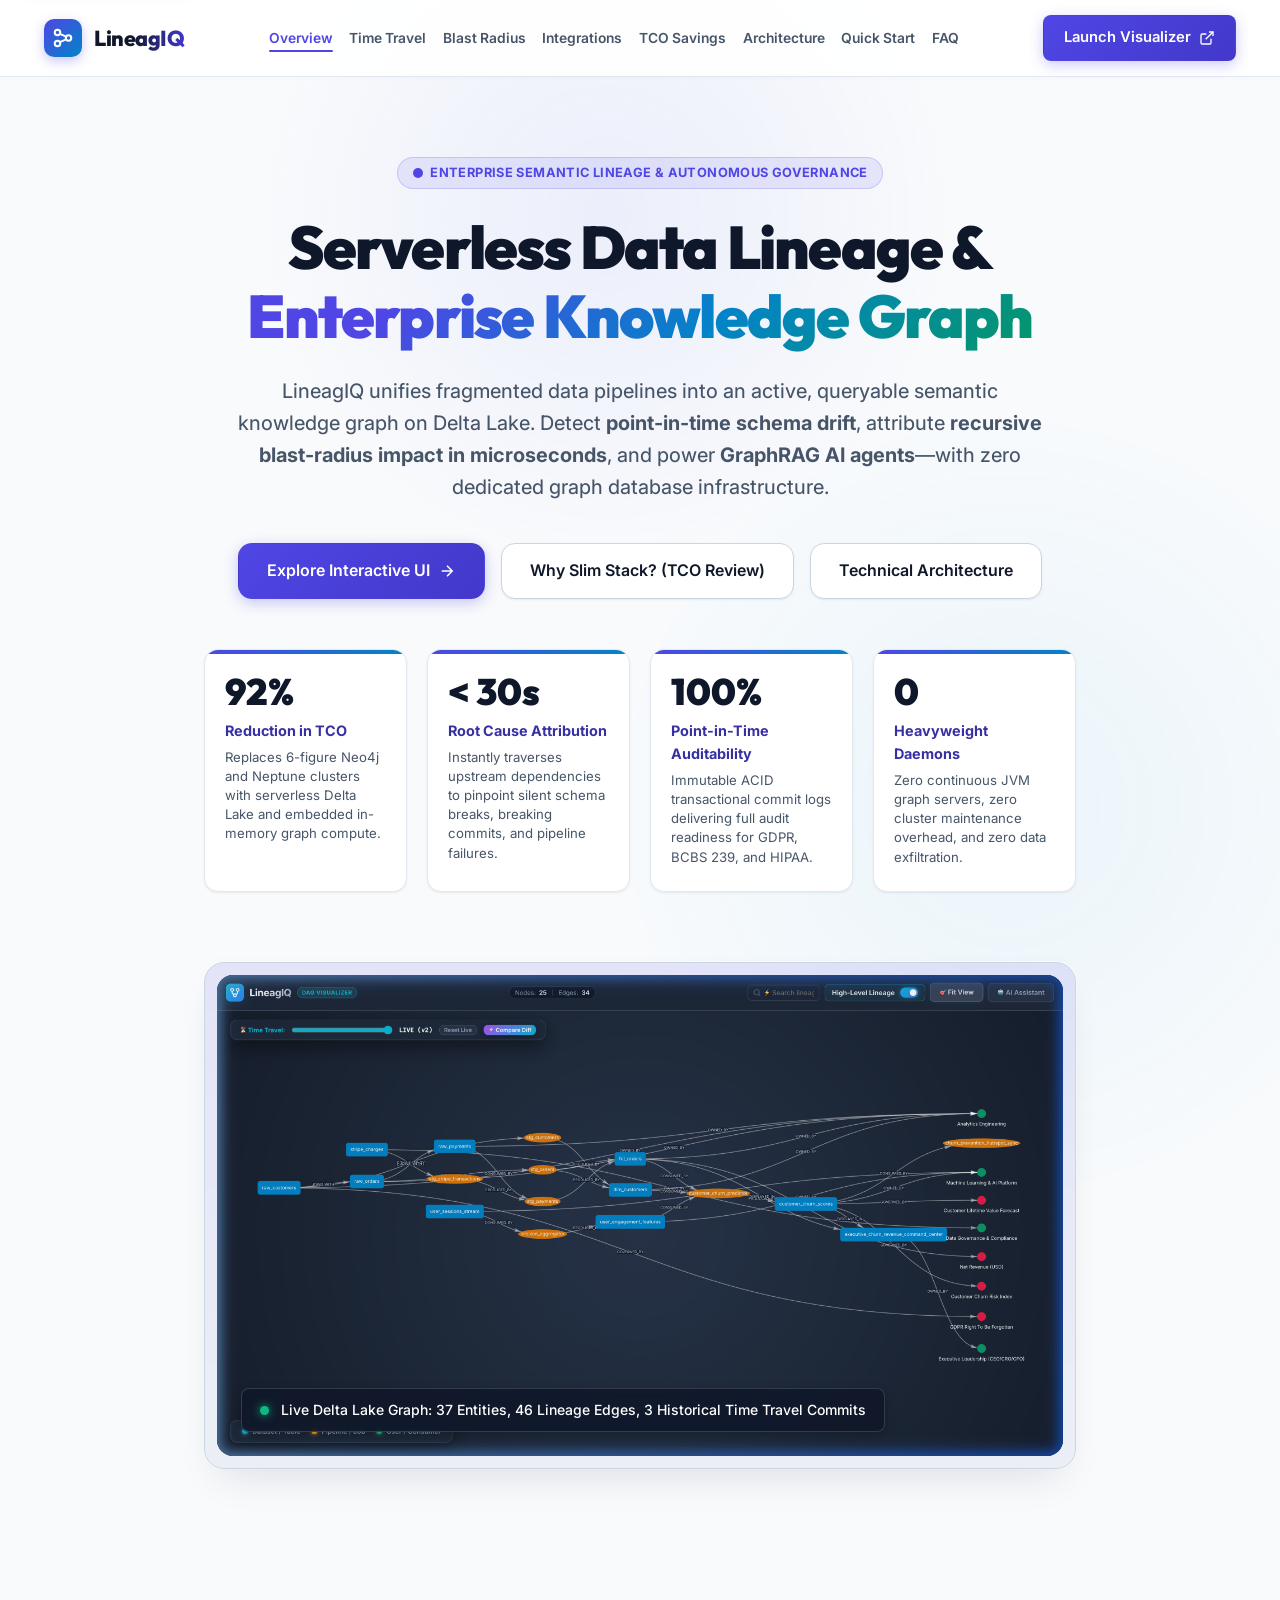
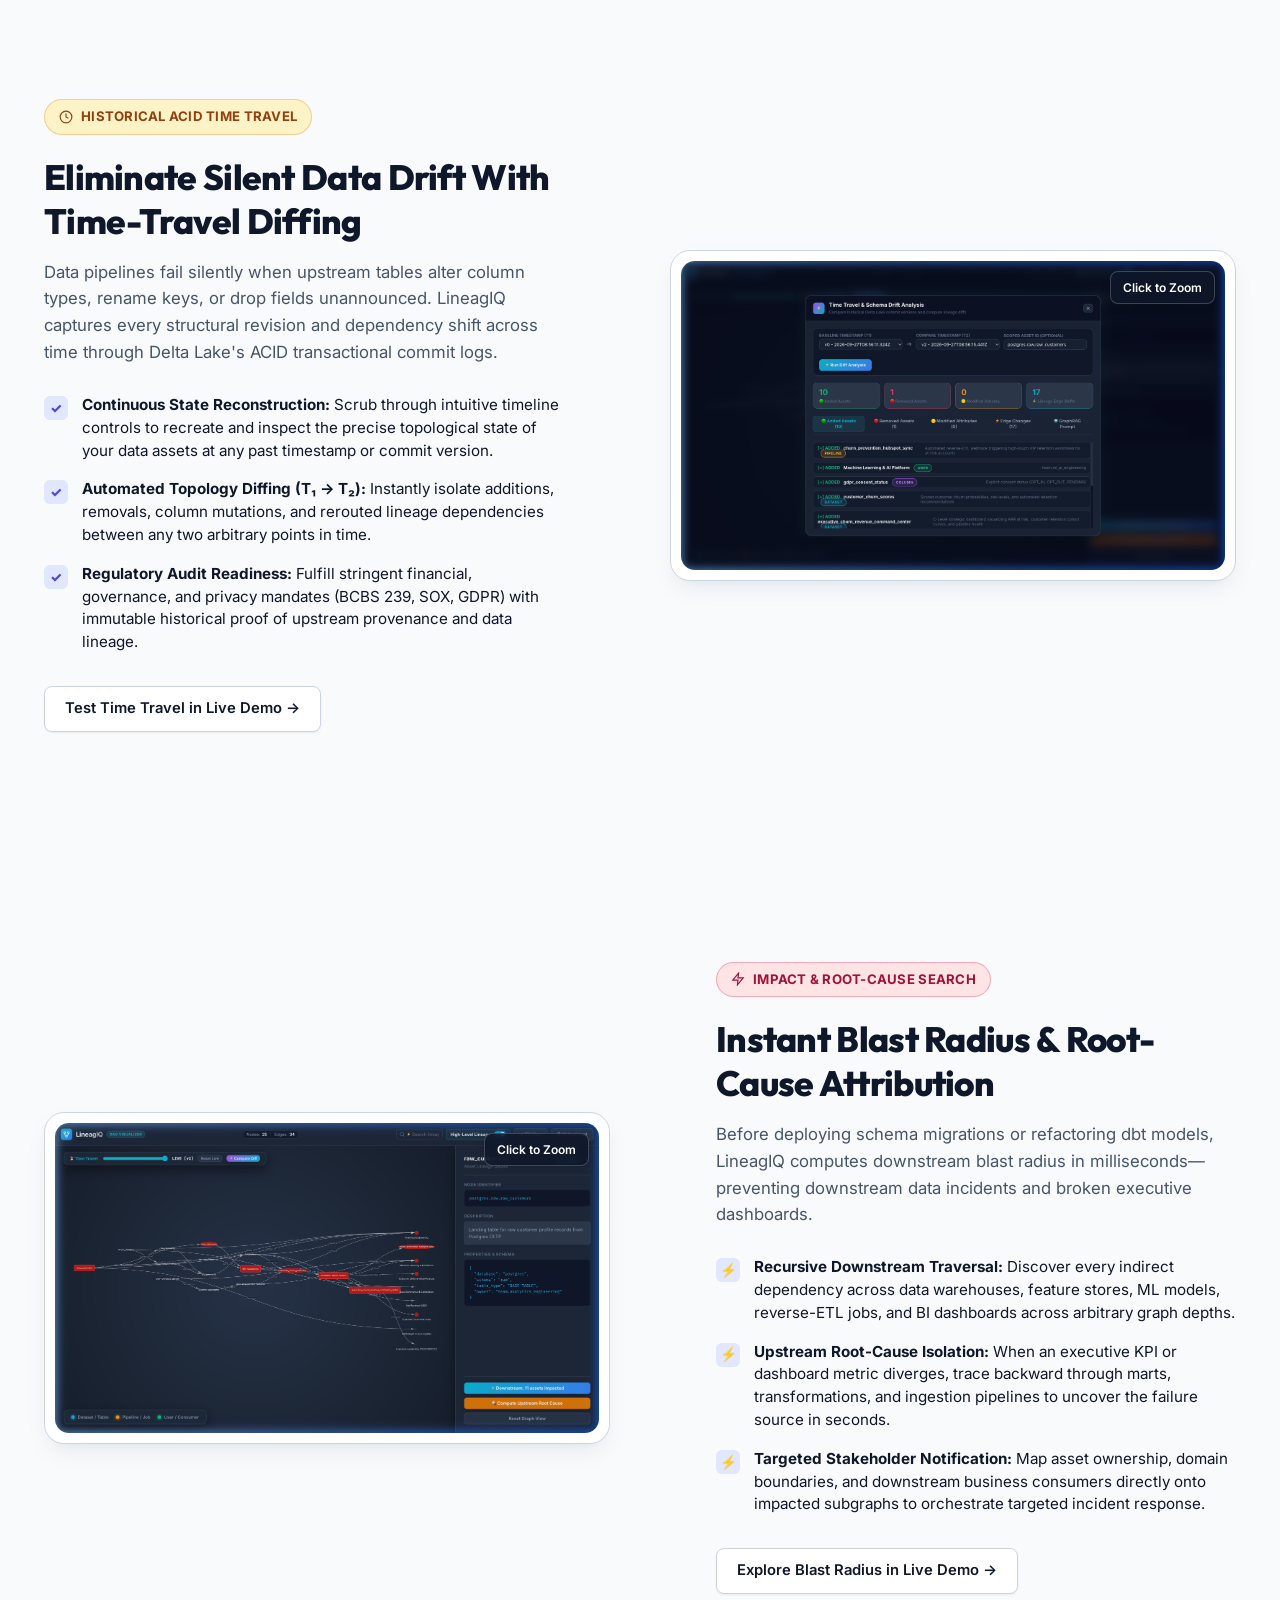
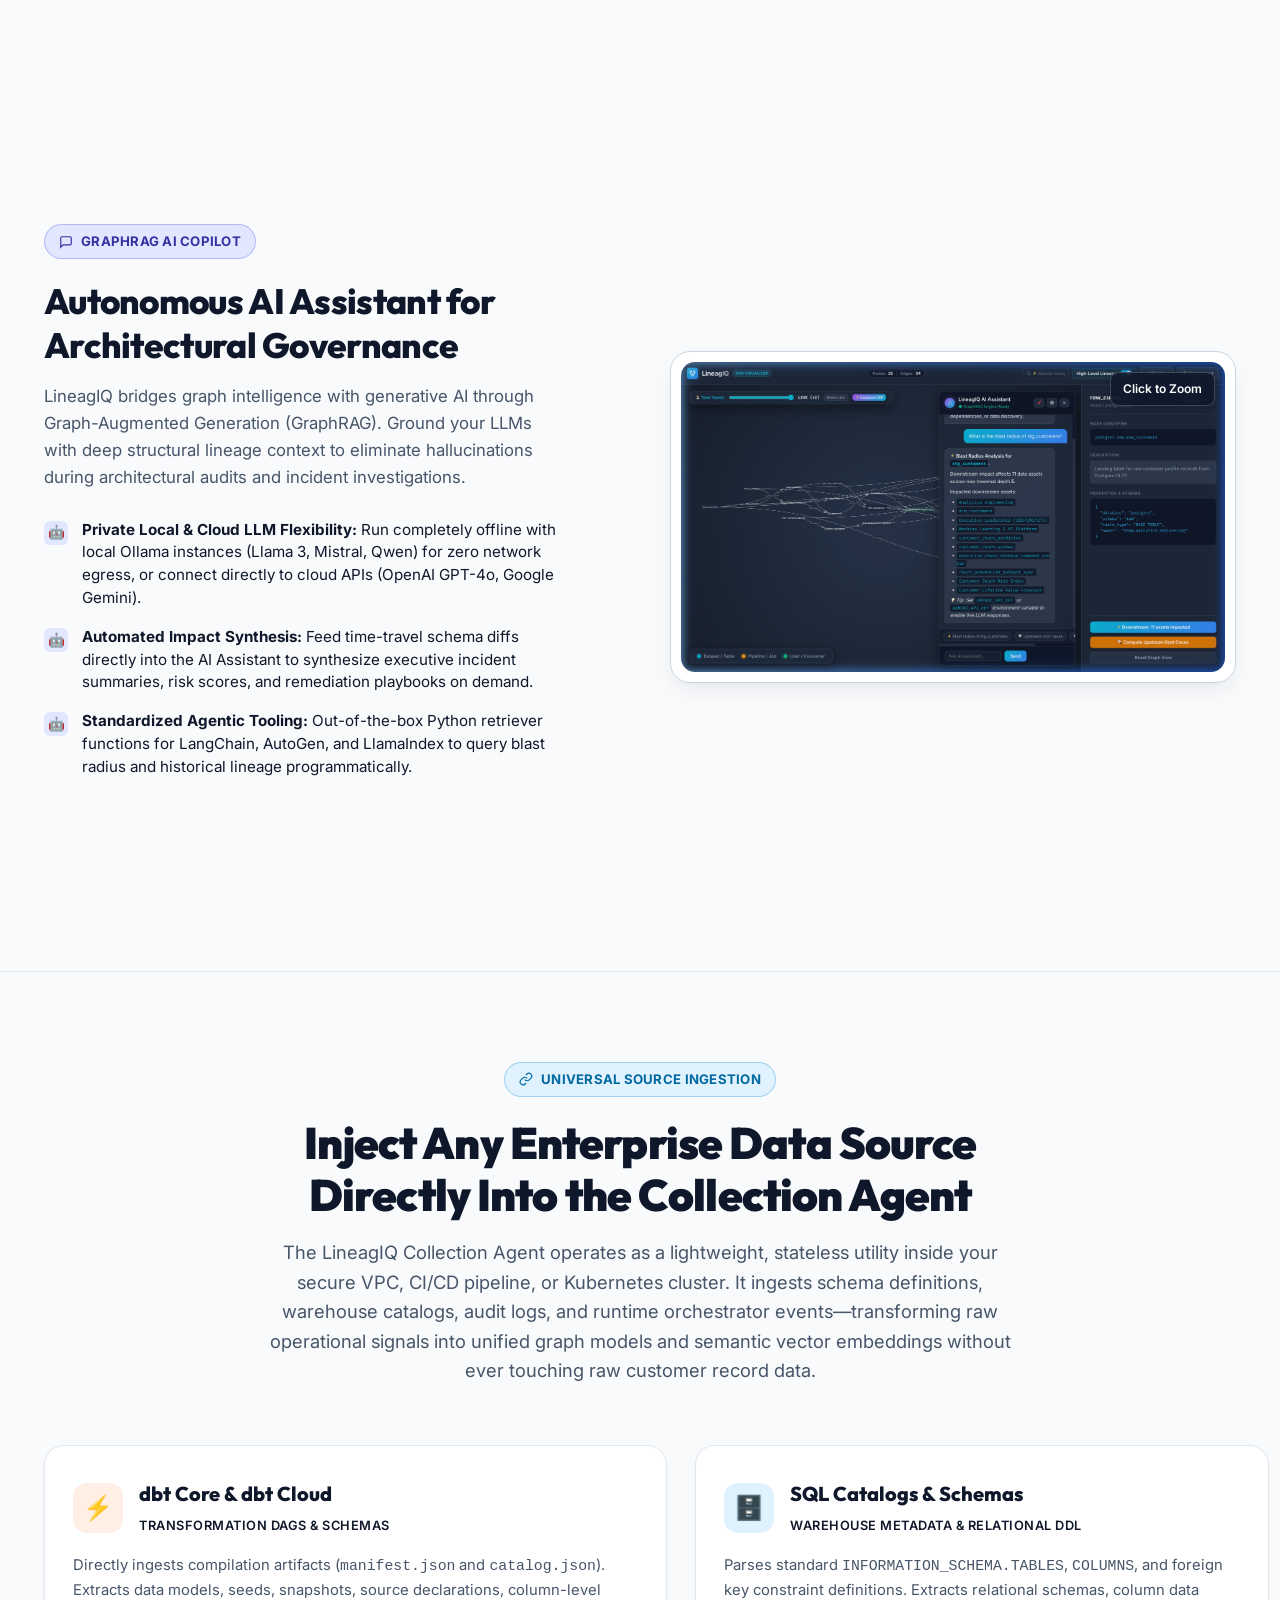
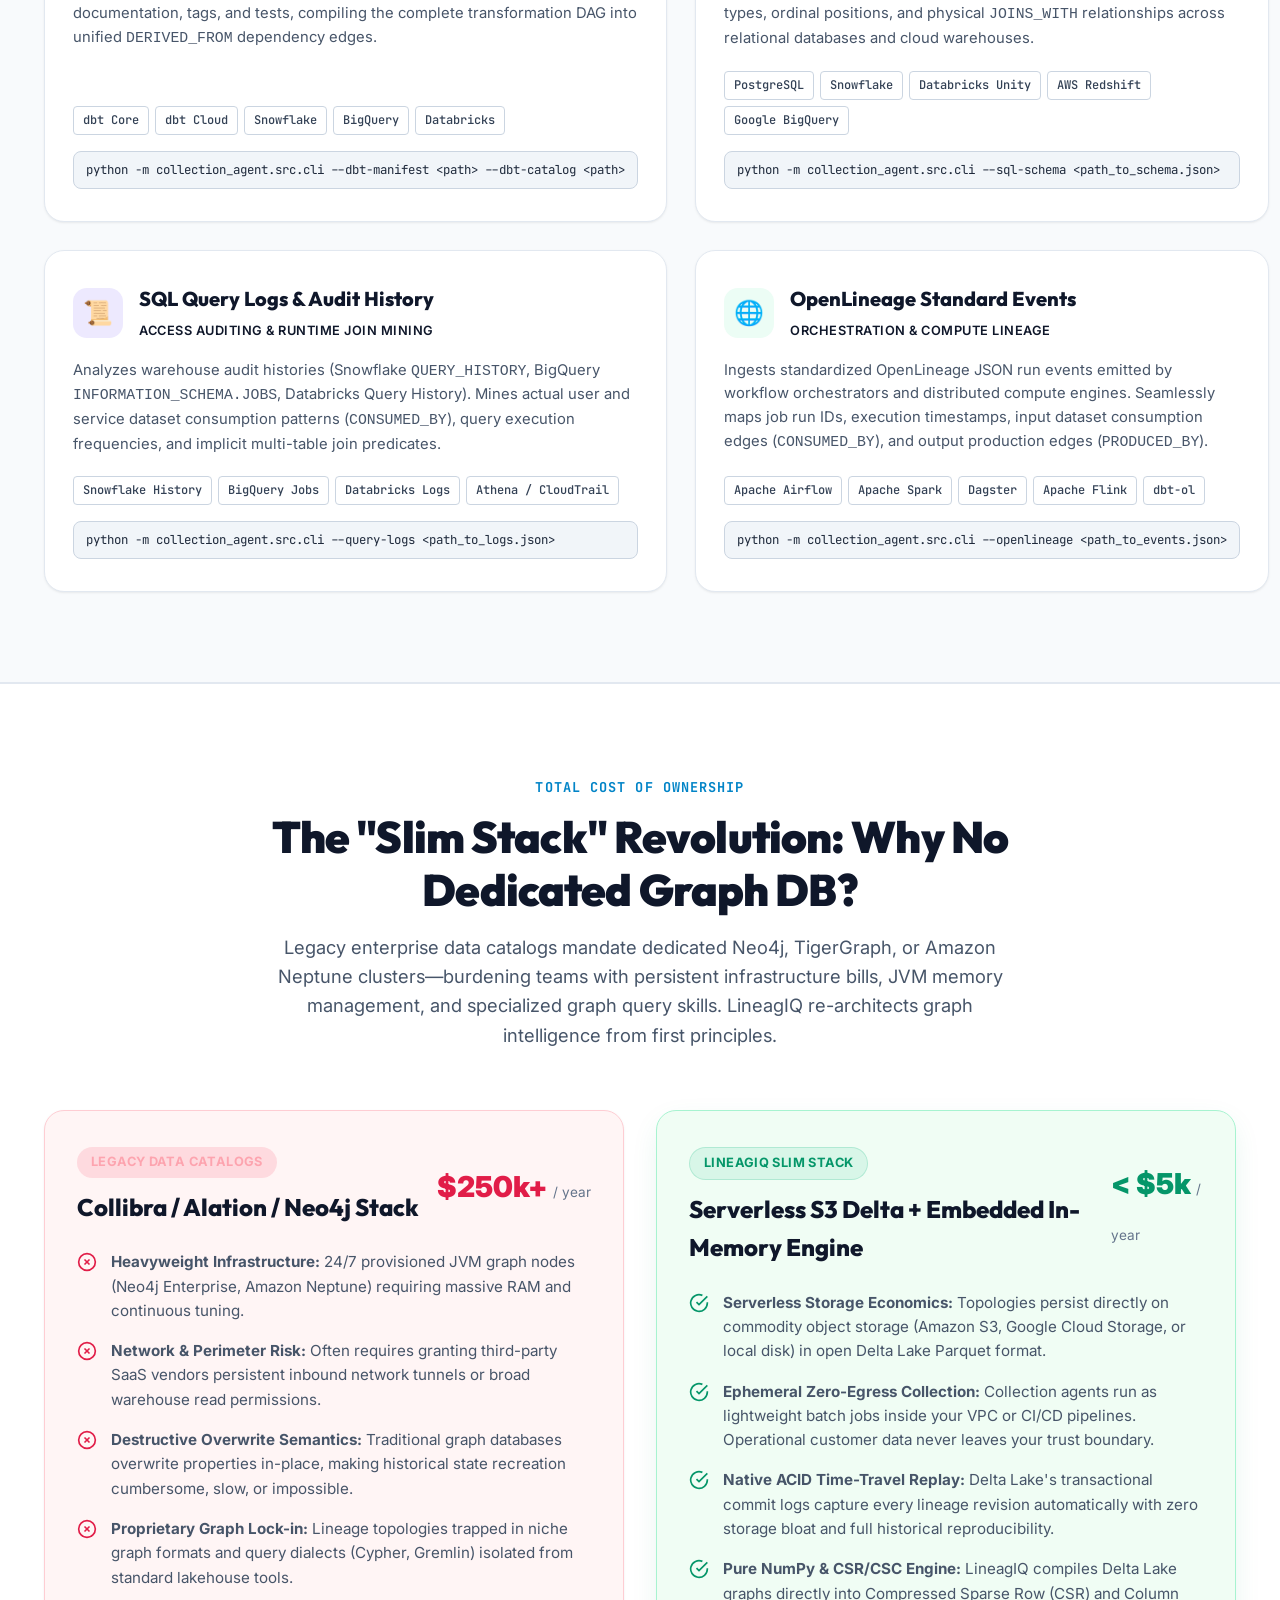
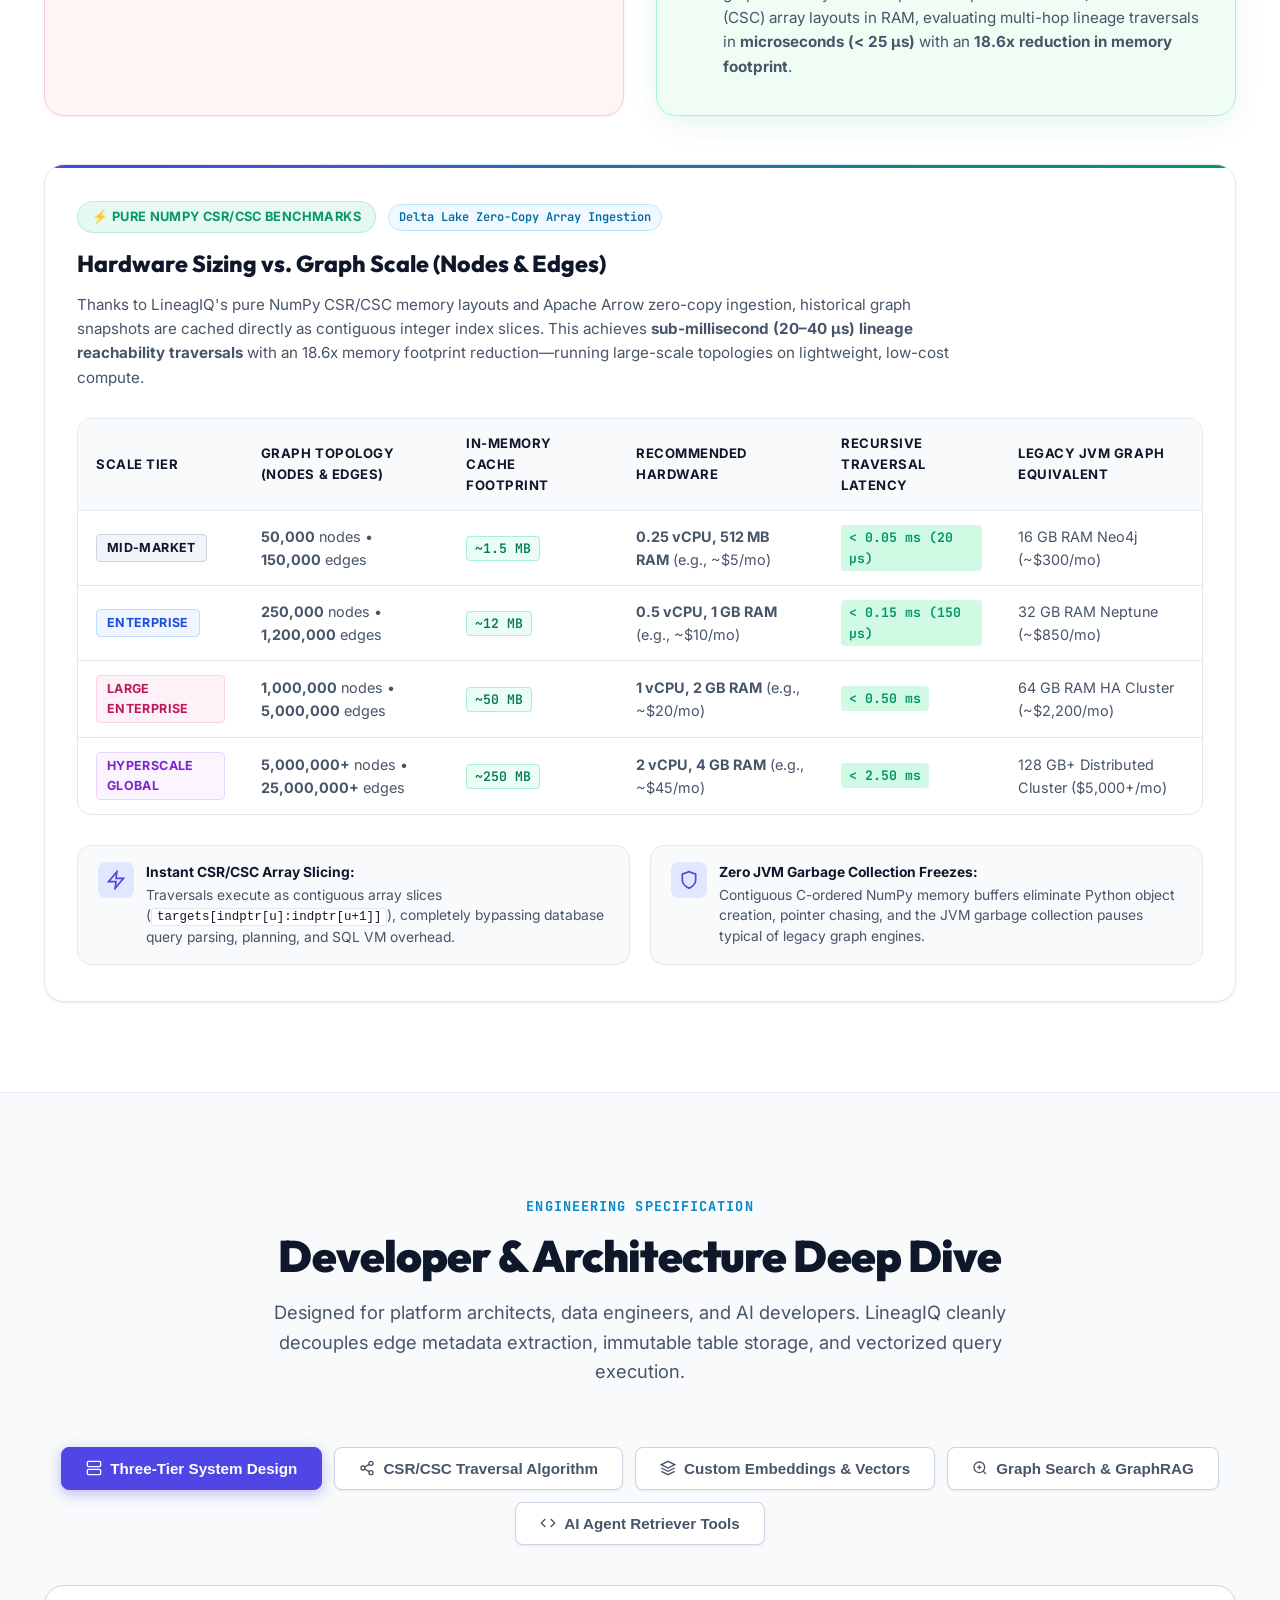
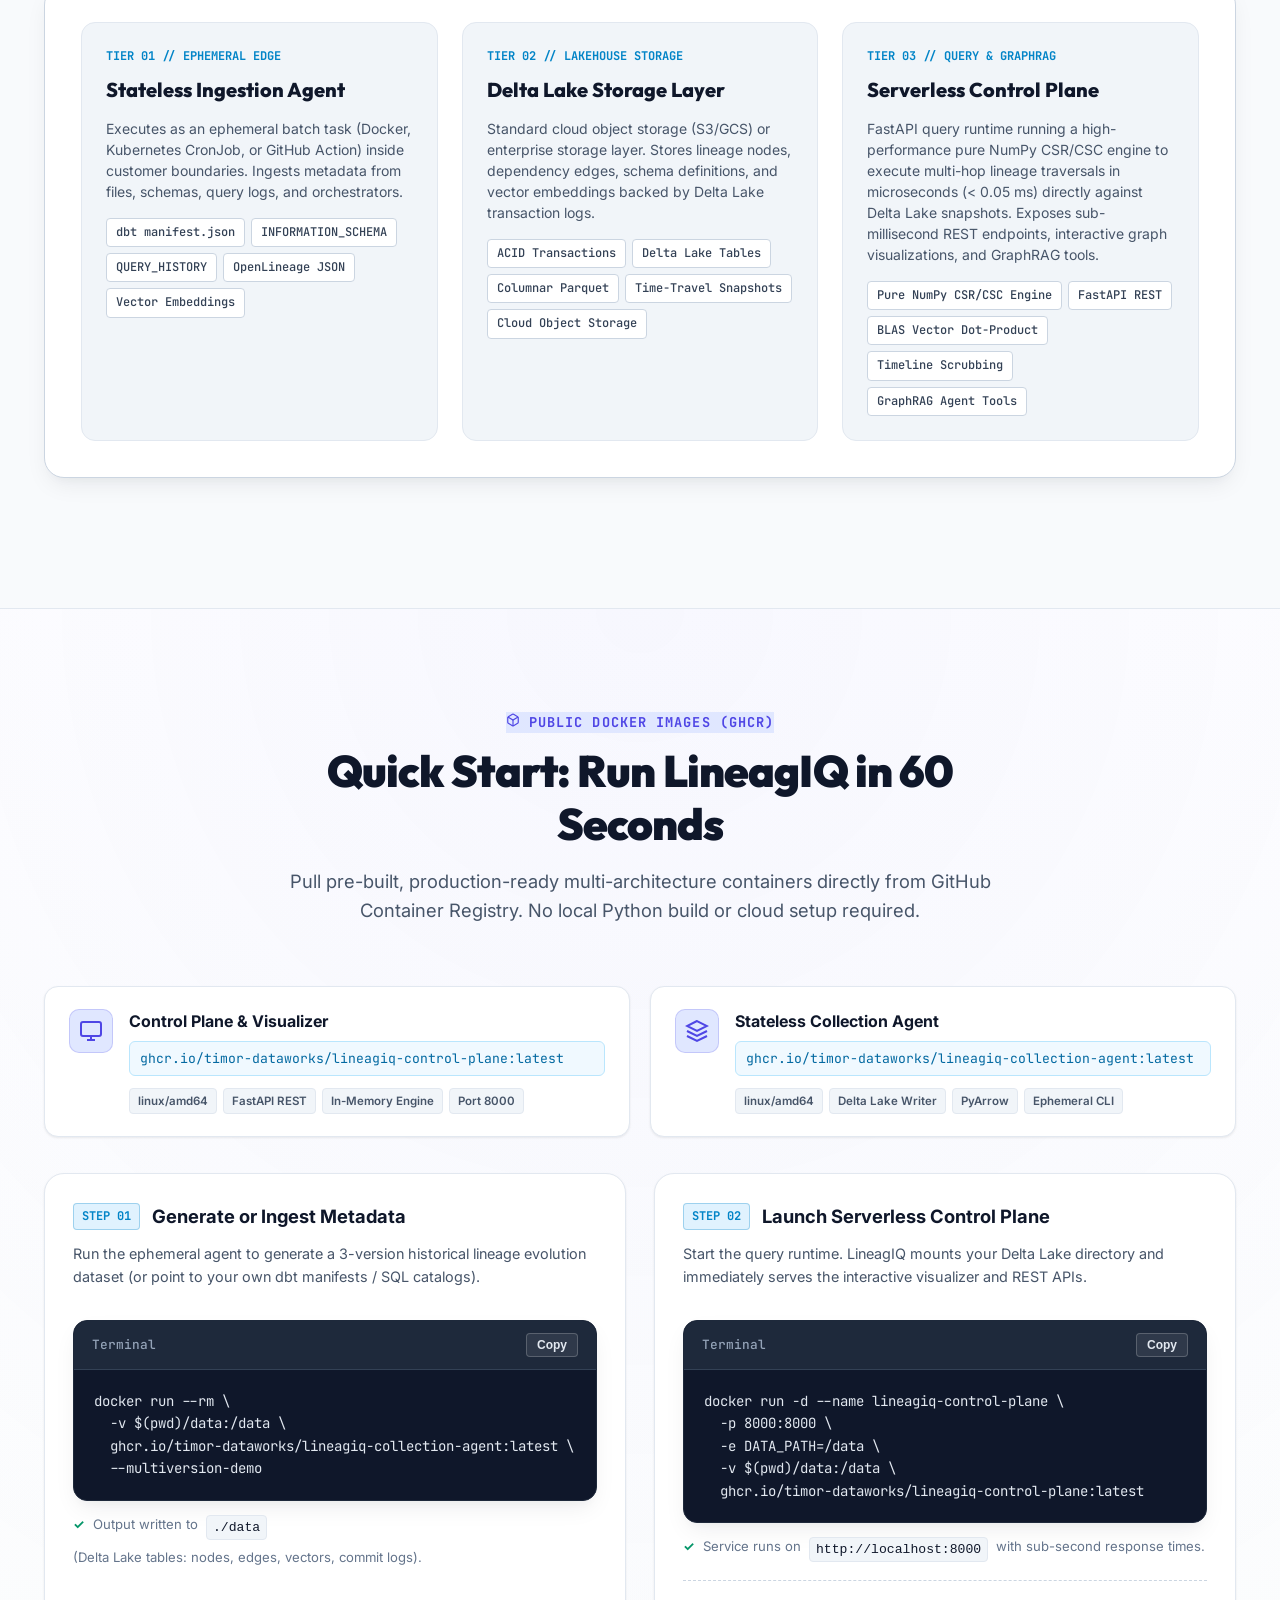
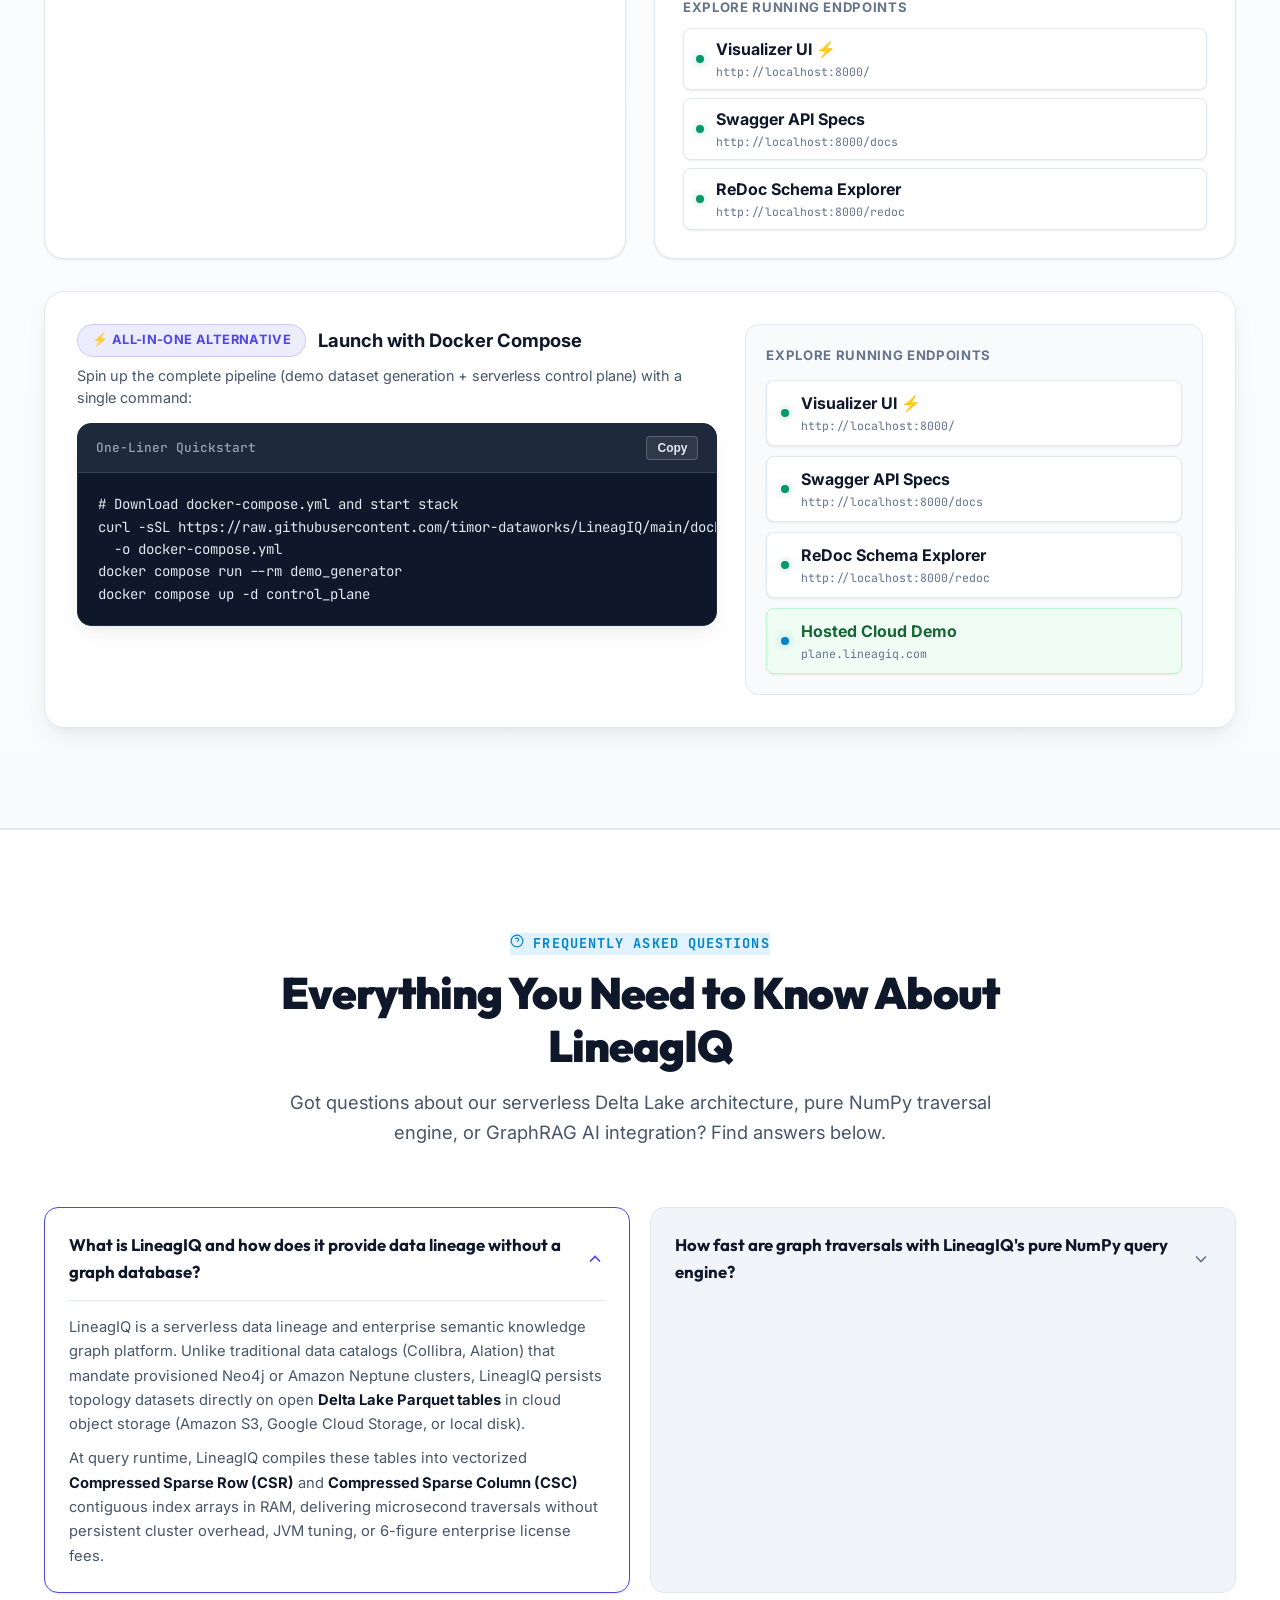
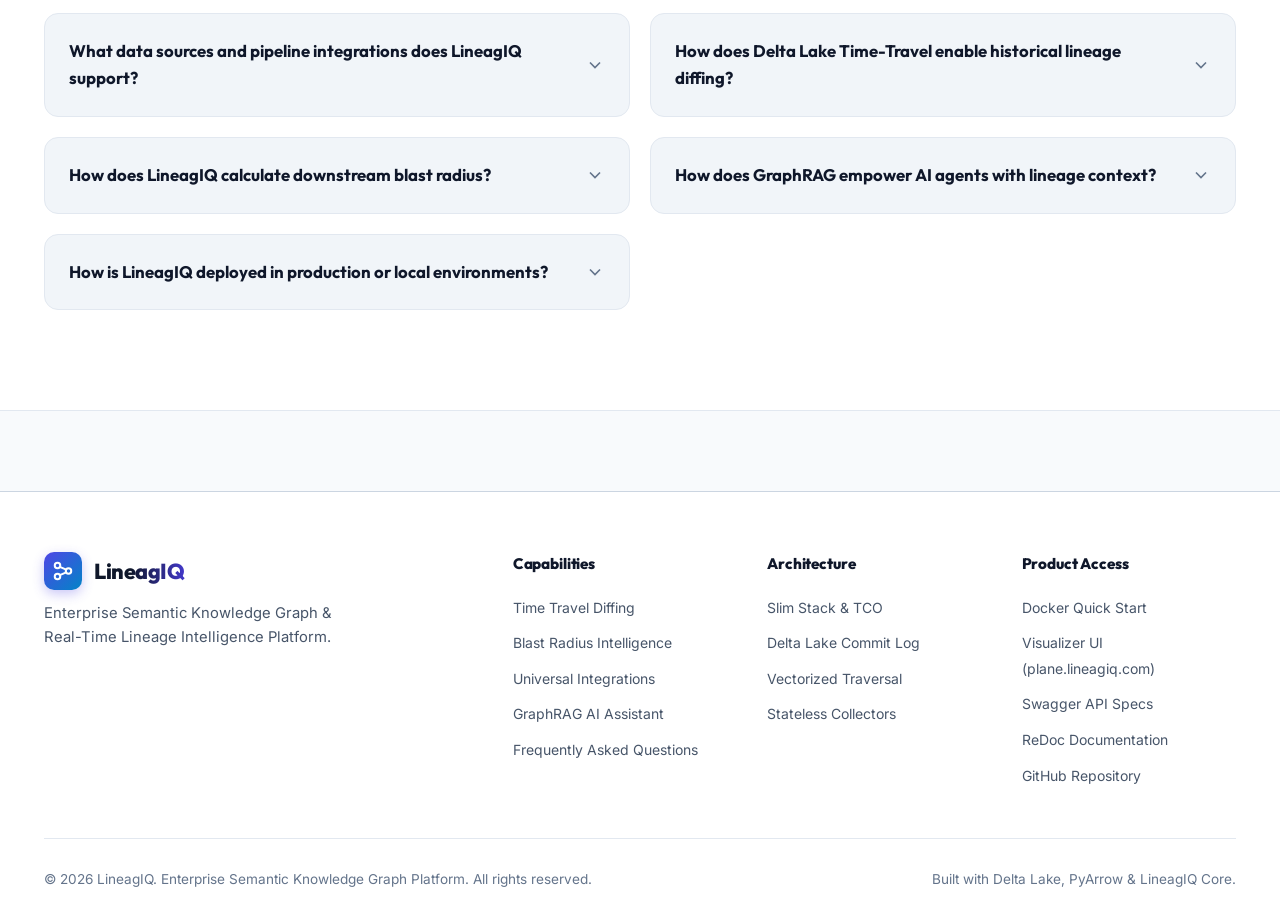
==== commit 519c8144: "feat(seo): optimize website for Google search, rich snippets, and semantic hierarchy" ====
--- a/website/index.html
+++ b/website/index.html
@@ -3,8 +3,148 @@
 <head>
   <meta charset="UTF-8">
   <meta name="viewport" content="width=device-width, initial-scale=1.0">
-  <title>LineagIQ | Enterprise Semantic Knowledge Graph & Real-Time Lineage Intelligence</title>
-  <meta name="description" content="LineagIQ models enterprise data landscapes into an intelligent, queryable semantic knowledge graph. Serverless Delta Lake architecture with in-memory vectorized compute, sub-second time-travel lineage diffing and automated blast-radius intelligence.">
+  <title>LineagIQ – Serverless Data Lineage & Enterprise Knowledge Graph</title>
+  <meta name="description" content="LineagIQ is a serverless data lineage and enterprise knowledge graph engine for Delta Lake. Zero-copy time travel, recursive blast radius, and pure NumPy graph query.">
+  <meta name="keywords" content="data lineage, enterprise knowledge graph, delta lake lineage, serverless data catalog, graphrag, blast radius analysis, openlineage, time travel lineage, dbt lineage, numpy graph engine">
+  <meta name="robots" content="index, follow, max-snippet:-1, max-image-preview:large, max-video-preview:-1">
+  <link rel="canonical" href="https://lineagiq.com/">
+
+  <!-- Open Graph / Facebook -->
+  <meta property="og:type" content="website">
+  <meta property="og:site_name" content="LineagIQ">
+  <meta property="og:title" content="LineagIQ – Serverless Data Lineage & Enterprise Knowledge Graph">
+  <meta property="og:description" content="Serverless data lineage and semantic knowledge graph for Delta Lake. Sub-second time-travel diffing, recursive blast-radius intelligence, and GraphRAG.">
+  <meta property="og:url" content="https://lineagiq.com/">
+  <meta property="og:image" content="https://lineagiq.com/assets/lineage_main_graph.png">
+  <meta property="og:image:width" content="1200">
+  <meta property="og:image:height" content="675">
+  <meta property="og:image:alt" content="LineagIQ Data Lineage Knowledge Graph Visualizer">
+  <meta property="og:locale" content="en_US">
+
+  <!-- Twitter Cards -->
+  <meta name="twitter:card" content="summary_large_image">
+  <meta name="twitter:title" content="LineagIQ – Serverless Data Lineage & Enterprise Knowledge Graph">
+  <meta name="twitter:description" content="Serverless data lineage and semantic knowledge graph for Delta Lake. Zero-copy time travel diffing and microsecond graph queries.">
+  <meta name="twitter:image" content="https://lineagiq.com/assets/lineage_main_graph.png">
+  <meta name="twitter:image:alt" content="LineagIQ Data Lineage Knowledge Graph Visualizer">
+
+  <!-- JSON-LD Structured Data: Organization, SoftwareApplication, WebSite, FAQPage -->
+  <script type="application/ld+json">
+  {
+    "@context": "https://schema.org",
+    "@graph": [
+      {
+        "@type": "WebSite",
+        "@id": "https://lineagiq.com/#website",
+        "url": "https://lineagiq.com/",
+        "name": "LineagIQ",
+        "description": "Enterprise Semantic Knowledge Graph & Serverless Data Lineage Intelligence",
+        "publisher": {
+          "@id": "https://lineagiq.com/#organization"
+        }
+      },
+      {
+        "@type": "Organization",
+        "@id": "https://lineagiq.com/#organization",
+        "name": "LineagIQ",
+        "url": "https://lineagiq.com/",
+        "logo": {
+          "@type": "ImageObject",
+          "url": "https://lineagiq.com/assets/lineage_main_graph.png"
+        },
+        "sameAs": [
+          "https://github.com/timor-dataworks/LineagIQ"
+        ]
+      },
+      {
+        "@type": "SoftwareApplication",
+        "@id": "https://lineagiq.com/#software",
+        "name": "LineagIQ",
+        "applicationCategory": "DeveloperApplication",
+        "operatingSystem": "Linux, macOS, Windows, Docker",
+        "offers": {
+          "@type": "Offer",
+          "price": "0",
+          "priceCurrency": "USD"
+        },
+        "description": "Serverless data lineage and enterprise knowledge graph engine built on Delta Lake and vectorized pure NumPy CSR/CSC array runtime with zero JVM or dedicated graph database clusters.",
+        "softwareVersion": "v0.1.0",
+        "license": "https://github.com/timor-dataworks/LineagIQ/blob/main/LICENSE",
+        "codeRepository": "https://github.com/timor-dataworks/LineagIQ",
+        "featureList": [
+          "Serverless Delta Lake Graph Storage Protocol",
+          "Point-in-Time ACID Time-Travel Lineage Diffing",
+          "Microsecond Traversal with Pure NumPy CSR/CSC Matrices",
+          "Recursive Downstream & Upstream Blast Radius Attribution",
+          "Vectorized BLAS Embeddings & GraphRAG Synthesis for AI Agents",
+          "Turnkey OpenLineage, dbt Core/Cloud, and SQL Parser Ingestion"
+        ]
+      },
+      {
+        "@type": "FAQPage",
+        "@id": "https://lineagiq.com/#faq",
+        "mainEntity": [
+          {
+            "@type": "Question",
+            "name": "What is LineagIQ and how does it provide data lineage without a dedicated graph database?",
+            "acceptedAnswer": {
+              "@type": "Answer",
+              "text": "LineagIQ is a serverless data lineage and semantic knowledge graph platform. Unlike traditional catalogs like Collibra or Alation that mandate provisioned Neo4j or Amazon Neptune clusters, LineagIQ persists topology datasets directly on open Delta Lake Parquet tables in object storage (Amazon S3, GCS, or local disk). At query time, LineagIQ compiles these tables into vectorized Compressed Sparse Row (CSR) and Column (CSC) matrices in RAM, delivering microsecond traversals without persistent cluster overhead."
+            }
+          },
+          {
+            "@type": "Question",
+            "name": "How fast are graph traversals with LineagIQ's pure NumPy query engine?",
+            "acceptedAnswer": {
+              "@type": "Answer",
+              "text": "By eliminating JVM overhead, pointers, and object graph wrapping, LineagIQ's CSR/CSC adjacency matrix engine resolves multi-hop upstream and downstream lineage reachability queries in under 25 microseconds (< 25 µs) while reducing memory footprint by 18.6x compared to traditional in-memory graph models."
+            }
+          },
+          {
+            "@type": "Question",
+            "name": "What data sources and integrations does LineagIQ support?",
+            "acceptedAnswer": {
+              "@type": "Answer",
+              "text": "LineagIQ features native ingestion adapters for dbt Core and dbt Cloud manifests, SQL dialect table and column catalogs (Snowflake, BigQuery, Databricks, PostgreSQL, DuckDB), query logs and audit history for runtime lineage inference, and standardized OpenLineage run events from Apache Airflow, Apache Spark, Dagster, and Apache Flink."
+            }
+          },
+          {
+            "@type": "Question",
+            "name": "How does Delta Lake time travel enable historical data lineage diffing?",
+            "acceptedAnswer": {
+              "@type": "Answer",
+              "text": "Delta Lake maintains an append-only JSON commit log (_delta_log) that records transactional snapshots over time. LineagIQ leverages this to perform zero-copy time travel, allowing data engineering teams to compare graph topology at commit T1 against commit T2 to instantly detect silent schema drift, removed columns, or altered transformation logic."
+            }
+          },
+          {
+            "@type": "Question",
+            "name": "How does LineagIQ calculate downstream blast radius?",
+            "acceptedAnswer": {
+              "@type": "Answer",
+              "text": "LineagIQ performs breadth-first and depth-first vectorized matrix traversals downstream from any modified dataset or column node. It isolates the entire reachability subgraph to identify all affected BI dashboards, downstream data marts, and ML training pipelines before breaking changes are deployed."
+            }
+          },
+          {
+            "@type": "Question",
+            "name": "How does GraphRAG empower AI agents and LLMs with lineage context?",
+            "acceptedAnswer": {
+              "@type": "Answer",
+              "text": "LineagIQ embeds graph metadata using domain-specific 384-dimensional embeddings stored in Delta Lake vector tables. Through vectorized BLAS dot-product similarity search and graph topology expansion, LineagIQ provides high-fidelity GraphRAG context packets to LLMs for automated root-cause analysis and governance queries."
+            }
+          },
+          {
+            "@type": "Question",
+            "name": "How is LineagIQ deployed?",
+            "acceptedAnswer": {
+              "@type": "Answer",
+              "text": "LineagIQ can be deployed in under 60 seconds using official public Docker images from GitHub Container Registry (ghcr.io/timor-dataworks/lineagiq-control-plane and ghcr.io/timor-dataworks/lineagiq-collection-agent), or via a single docker compose up command."
+            }
+          }
+        ]
+      }
+    ]
+  }
+  </script>
   
   <!-- Fonts -->
   <link rel="preconnect" href="https://fonts.googleapis.com">
@@ -14,6 +154,9 @@
   <link rel="stylesheet" href="style.css">
 </head>
 <body>
+
+  <!-- Accessibility Skip Link -->
+  <a href="#main-content" class="skip-link">Skip to main content</a>
 
   <!-- Ambient Glow Effects -->
   <div class="ambient-glow-1"></div>
@@ -35,7 +178,7 @@
         <span class="logo-text">LineagIQ</span>
       </a>
 
-      <nav>
+      <nav aria-label="Main Navigation">
         <ul class="nav-links" id="nav-links">
           <li><a href="#executive" class="nav-link active">Overview</a></li>
           <li><a href="#time-travel" class="nav-link">Time Travel</a></li>
@@ -44,6 +187,7 @@
           <li><a href="#slim-stack" class="nav-link">TCO Savings</a></li>
           <li><a href="#architecture" class="nav-link">Architecture</a></li>
           <li><a href="#quickstart" class="nav-link">Quick Start</a></li>
+          <li><a href="#faq" class="nav-link">FAQ</a></li>
         </ul>
       </nav>
 
@@ -65,79 +209,82 @@
     </div>
   </header>
 
-  <!-- Hero Section -->
-  <section class="hero-section" id="executive">
-    <div class="container hero-content">
-      <div class="hero-badge-wrap">
-        <span class="badge badge-indigo">
-          <svg width="12" height="12" viewBox="0 0 24 24" fill="currentColor"><circle cx="12" cy="12" r="10"></circle></svg>
-          Enterprise Semantic Lineage & Autonomous Governance
-        </span>
-      </div>
-
-      <h1 class="hero-title">
-        The Enterprise Knowledge Graph <br>
-        <span class="gradient-text">Engineered for Zero Operational Drag</span>
-      </h1>
-
-      <p class="hero-subtitle">
-        LineagIQ unifies fragmented, multi-cloud data pipelines into an active, queryable semantic knowledge graph. 
-        Experience <strong>point-in-time schema drift analysis</strong>, <strong>instant recursive blast-radius attribution</strong>, and an <strong>ultra-lean serverless architecture</strong> that completely eliminates expensive, dedicated graph database clusters.
-      </p>
-
-      <div class="hero-cta-group">
-        <a href="https://plane.lineagiq.com/" target="_blank" class="btn btn-primary btn-lg">
-          <span>Explore Interactive UI</span>
-          <svg width="18" height="18" viewBox="0 0 24 24" fill="none" stroke="currentColor" stroke-width="2"><path d="M5 12h14M12 5l7 7-7 7"/></svg>
-        </a>
-        <a href="#slim-stack" class="btn btn-outline btn-lg">
-          <span>Why Slim Stack? (TCO Review)</span>
-        </a>
-        <a href="#architecture" class="btn btn-outline btn-lg">
-          <span>Technical Architecture</span>
-        </a>
-      </div>
-
-      <!-- Executive C-Level Value Metrics -->
-      <div class="executive-metrics-grid" id="executive">
-        <div class="metric-card">
-          <div class="metric-value">92%</div>
-          <div class="metric-label">Reduction in TCO</div>
-          <div class="metric-desc">Replaces 6-figure Neo4j and Neptune clusters with serverless Delta Lake and embedded in-memory graph compute.</div>
-        </div>
-
-        <div class="metric-card">
-          <div class="metric-value">&lt; 30s</div>
-          <div class="metric-label">Root Cause Attribution</div>
-          <div class="metric-desc">Instantly traverses upstream dependencies to pinpoint silent schema breaks, breaking commits, and pipeline failures.</div>
-        </div>
-
-        <div class="metric-card">
-          <div class="metric-value">100%</div>
-          <div class="metric-label">Point-in-Time Auditability</div>
-          <div class="metric-desc">Immutable ACID transactional commit logs delivering full audit readiness for GDPR, BCBS 239, and HIPAA.</div>
-        </div>
-
-        <div class="metric-card">
-          <div class="metric-value">0</div>
-          <div class="metric-label">Heavyweight Daemons</div>
-          <div class="metric-desc">Zero continuous JVM graph servers, zero cluster maintenance overhead, and zero data exfiltration.</div>
-        </div>
-      </div>
-
-      <!-- Hero Product Showcase Frame -->
-      <div class="hero-showcase">
-        <div class="showcase-inner" data-caption="LineagIQ Interactive Knowledge Graph - Visualizing multi-source lineage, streaming Kafka feeds, ML pipelines, and executive dashboards with bottom timeline scrubber.">
-          <img src="assets/lineage_main_graph.png" alt="LineagIQ Knowledge Graph Visualizer Overview" loading="eager">
-          <div class="showcase-badge-overlay">
-            <span class="pulse-dot"></span>
-            <span>Live Delta Lake Graph: 37 Entities, 46 Lineage Edges, 3 Historical Time Travel Commits</span>
-          </div>
-        </div>
-      </div>
-
-    </div>
-  </section>
+  <!-- Main Content Landmark for SEO & Accessibility -->
+  <main id="main-content">
+
+    <!-- Hero Section -->
+    <section class="hero-section" id="executive" aria-label="Hero Overview">
+      <div class="container hero-content">
+        <div class="hero-badge-wrap">
+          <span class="badge badge-indigo">
+            <svg width="12" height="12" viewBox="0 0 24 24" fill="currentColor"><circle cx="12" cy="12" r="10"></circle></svg>
+            Enterprise Semantic Lineage &amp; Autonomous Governance
+          </span>
+        </div>
+
+        <h1 class="hero-title">
+          Serverless Data Lineage &amp; <br>
+          <span class="gradient-text">Enterprise Knowledge Graph</span>
+        </h1>
+
+        <p class="hero-subtitle">
+          LineagIQ unifies fragmented data pipelines into an active, queryable semantic knowledge graph on Delta Lake. 
+          Detect <strong>point-in-time schema drift</strong>, attribute <strong>recursive blast-radius impact in microseconds</strong>, and power <strong>GraphRAG AI agents</strong>—with zero dedicated graph database infrastructure.
+        </p>
+
+        <div class="hero-cta-group">
+          <a href="https://plane.lineagiq.com/" target="_blank" class="btn btn-primary btn-lg">
+            <span>Explore Interactive UI</span>
+            <svg width="18" height="18" viewBox="0 0 24 24" fill="none" stroke="currentColor" stroke-width="2"><path d="M5 12h14M12 5l7 7-7 7"/></svg>
+          </a>
+          <a href="#slim-stack" class="btn btn-outline btn-lg">
+            <span>Why Slim Stack? (TCO Review)</span>
+          </a>
+          <a href="#architecture" class="btn btn-outline btn-lg">
+            <span>Technical Architecture</span>
+          </a>
+        </div>
+
+        <!-- Executive C-Level Value Metrics -->
+        <div class="executive-metrics-grid">
+          <div class="metric-card">
+            <div class="metric-value">92%</div>
+            <div class="metric-label">Reduction in TCO</div>
+            <div class="metric-desc">Replaces 6-figure Neo4j and Neptune clusters with serverless Delta Lake and embedded in-memory graph compute.</div>
+          </div>
+
+          <div class="metric-card">
+            <div class="metric-value">&lt; 30s</div>
+            <div class="metric-label">Root Cause Attribution</div>
+            <div class="metric-desc">Instantly traverses upstream dependencies to pinpoint silent schema breaks, breaking commits, and pipeline failures.</div>
+          </div>
+
+          <div class="metric-card">
+            <div class="metric-value">100%</div>
+            <div class="metric-label">Point-in-Time Auditability</div>
+            <div class="metric-desc">Immutable ACID transactional commit logs delivering full audit readiness for GDPR, BCBS 239, and HIPAA.</div>
+          </div>
+
+          <div class="metric-card">
+            <div class="metric-value">0</div>
+            <div class="metric-label">Heavyweight Daemons</div>
+            <div class="metric-desc">Zero continuous JVM graph servers, zero cluster maintenance overhead, and zero data exfiltration.</div>
+          </div>
+        </div>
+
+        <!-- Hero Product Showcase Frame -->
+        <div class="hero-showcase">
+          <div class="showcase-inner" data-caption="LineagIQ Interactive Knowledge Graph - Visualizing multi-source lineage, streaming Kafka feeds, ML pipelines, and executive dashboards with bottom timeline scrubber.">
+            <img src="assets/lineage_main_graph.png" alt="LineagIQ interactive data lineage knowledge graph visualizer showing dataset nodes, models, and dependencies" width="3024" height="1722" loading="eager">
+            <div class="showcase-badge-overlay">
+              <span class="pulse-dot"></span>
+              <span>Live Delta Lake Graph: 37 Entities, 46 Lineage Edges, 3 Historical Time Travel Commits</span>
+            </div>
+          </div>
+        </div>
+
+      </div>
+    </section>
 
   <!-- Feature 1: Time Travel & Historical Schema Drift -->
   <section class="feature-split-section" id="time-travel">
@@ -181,7 +328,7 @@
 
         <div class="feature-media">
           <div class="screenshot-card" data-caption="LineagIQ Time Travel Lineage Diff Modal - Comparing V0 (Initial Core) vs V2 (AI Churn & Streaming Expansion) identifying 10 added assets, 1 deleted column, and 16 new edges.">
-            <img src="assets/lineage_time_travel_diff.png" alt="LineagIQ Time Travel Diff Modal" loading="lazy">
+            <img src="assets/lineage_time_travel_diff.png" alt="LineagIQ point-in-time time travel diff visualizer comparing snapshot schema versions over Delta Lake commits" width="3024" height="1722" loading="lazy">
             <div class="screenshot-overlay-tag">
               <span>Click to Zoom</span>
             </div>
@@ -192,15 +339,15 @@
   </section>
 
   <!-- Feature 2: Upstream & Downstream Blast Radius -->
-  <section class="feature-split-section" id="blast-radius">
+  <section class="feature-split-section" id="blast-radius" aria-label="Blast Radius and Impact Analysis">
     <div class="container">
       <div class="feature-split reverse">
         <div class="feature-content">
           <span class="feature-pill blast-radius">
             <svg width="14" height="14" viewBox="0 0 24 24" fill="none" stroke="currentColor" stroke-width="2"><polygon points="13 2 3 14 12 14 11 22 21 10 12 10 13 2"></polygon></svg>
-            Impact & Root-Cause Search
+            Impact &amp; Root-Cause Search
           </span>
-          <h2 class="feature-title">Instant Blast Radius & Root-Cause Attribution</h2>
+          <h2 class="feature-title">Instant Blast Radius &amp; Root-Cause Attribution</h2>
           <p class="feature-desc">
             Before deploying schema migrations or refactoring dbt models, LineagIQ computes downstream blast radius in milliseconds—preventing downstream data incidents and broken executive dashboards.
           </p>
@@ -232,7 +379,7 @@
 
         <div class="feature-media">
           <div class="screenshot-card" data-caption="LineagIQ Blast Radius Analysis - Selecting raw customer dataset instantly isolates 11 downstream impacted assets across dbt models, ML predictors, and executive Tableau reports.">
-            <img src="assets/lineage_blast_radius.png" alt="LineagIQ Downstream Blast Radius Highlight" loading="lazy">
+            <img src="assets/lineage_blast_radius.png" alt="LineagIQ automated blast radius attribution tracing downstream impacts of upstream schema changes" width="3024" height="1722" loading="lazy">
             <div class="screenshot-overlay-tag">
               <span>Click to Zoom</span>
             </div>
@@ -243,7 +390,7 @@
   </section>
 
   <!-- Feature 3: AI Assistant & GraphRAG -->
-  <section class="feature-split-section">
+  <section class="feature-split-section" id="ai-governance" aria-label="Autonomous AI Assistant and GraphRAG">
     <div class="container">
       <div class="feature-split">
         <div class="feature-content">
@@ -259,7 +406,7 @@
             <li class="feature-bullet-item">
               <span class="bullet-icon">🤖</span>
               <div>
-                <strong>Private Local & Cloud LLM Flexibility:</strong>
+                <strong>Private Local &amp; Cloud LLM Flexibility:</strong>
                 Run completely offline with local Ollama instances (Llama 3, Mistral, Qwen) for zero network egress, or connect directly to cloud APIs (OpenAI GPT-4o, Google Gemini).
               </div>
             </li>
@@ -282,7 +429,7 @@
 
         <div class="feature-media">
           <div class="screenshot-card" data-caption="LineagIQ Autonomous AI Assistant Drawer - GraphRAG context injection provides real-time natural language root-cause analysis and remediation suggestions.">
-            <img src="assets/lineage_ai_assistant.png" alt="LineagIQ AI Assistant Drawer" loading="lazy">
+            <img src="assets/lineage_ai_assistant.png" alt="LineagIQ AI Assistant providing GraphRAG context synthesis and automated governance recommendations" width="3024" height="1722" loading="lazy">
             <div class="screenshot-overlay-tag">
               <span>Click to Zoom</span>
             </div>
@@ -599,7 +746,7 @@
             <!-- Tier 1 -->
             <div class="diagram-tier">
               <div class="tier-number">Tier 01 // Ephemeral Edge</div>
-              <h4 class="tier-title">Stateless Ingestion Agent</h4>
+              <h3 class="tier-title">Stateless Ingestion Agent</h3>
               <p class="tier-desc">Executes as an ephemeral batch task (Docker, Kubernetes CronJob, or GitHub Action) inside customer boundaries. Ingests metadata from files, schemas, query logs, and orchestrators.</p>
               <div class="tier-chips">
                 <span class="tier-chip">dbt manifest.json</span>
@@ -613,7 +760,7 @@
             <!-- Tier 2 -->
             <div class="diagram-tier">
               <div class="tier-number">Tier 02 // Lakehouse Storage</div>
-              <h4 class="tier-title">Delta Lake Storage Layer</h4>
+              <h3 class="tier-title">Delta Lake Storage Layer</h3>
               <p class="tier-desc">Standard cloud object storage (S3/GCS) or enterprise storage layer. Stores lineage nodes, dependency edges, schema definitions, and vector embeddings backed by Delta Lake transaction logs.</p>
               <div class="tier-chips">
                 <span class="tier-chip">ACID Transactions</span>
@@ -626,8 +773,8 @@
 
             <!-- Tier 3 -->
             <div class="diagram-tier">
-              <div class="tier-number">Tier 03 // Query & GraphRAG</div>
-              <h4 class="tier-title">Serverless Control Plane</h4>
+              <div class="tier-number">Tier 03 // Query &amp; GraphRAG</div>
+              <h3 class="tier-title">Serverless Control Plane</h3>
               <p class="tier-desc">FastAPI query runtime running a high-performance pure NumPy CSR/CSC engine to execute multi-hop lineage traversals in microseconds (&lt; 0.05 ms) directly against Delta Lake snapshots. Exposes sub-millisecond REST endpoints, interactive graph visualizations, and GraphRAG tools.</p>
               <div class="tier-chips">
                 <span class="tier-chip">Pure NumPy CSR/CSC Engine</span>
@@ -644,7 +791,7 @@
       <!-- Tab: CSR/CSC Graph Traversal Engine -->
       <div class="arch-tab-panel" id="tab-traversal">
         <div class="diagram-card">
-          <h4 class="tier-title">Microsecond Multi-Hop Lineage Traversals (Pure NumPy CSR/CSC)</h4>
+          <h3 class="tier-title">Microsecond Multi-Hop Lineage Traversals (Pure NumPy CSR/CSC)</h3>
           <p class="tier-desc">
             LineagIQ transforms historical Delta Lake graph snapshots directly into in-memory Compressed Sparse Row (CSR) and Compressed Sparse Column (CSC) contiguous integer index arrays. This eliminates database query planners, virtual machines, and SQL parsing overhead to achieve <strong>sub-millisecond (&lt; 25 µs) lineage reachability</strong>.
           </p>
@@ -751,7 +898,7 @@
       <!-- Tab: Custom Embeddings & Vectors -->
       <div class="arch-tab-panel" id="tab-embeddings">
         <div class="diagram-card">
-          <h4 class="tier-title">Domain-Specific Embeddings &amp; Delta Lake Vector Tables</h4>
+          <h3 class="tier-title">Domain-Specific Embeddings &amp; Delta Lake Vector Tables</h3>
           <p class="tier-desc">
             LineagIQ generates high-fidelity semantic representations in-process using an INT8-quantized ONNX embedder (<code>bge-small-en-v1.5</code>). Raw customer data never leaves private network perimeters, and vector artifacts are persisted with full ACID versioning in Delta Lake.
           </p>
@@ -855,7 +1002,7 @@
       <!-- Tab: Graph Search & GraphRAG -->
       <div class="arch-tab-panel" id="tab-graphrag">
         <div class="diagram-card">
-          <h4 class="tier-title">Vectorized BLAS Dot-Product &amp; GraphRAG Context Synthesis</h4>
+          <h3 class="tier-title">Vectorized BLAS Dot-Product &amp; GraphRAG Context Synthesis</h3>
           <p class="tier-desc">
             LineagIQ bridges the gap between semantic catalog discovery and structural knowledge graphs. By evaluating dense vector similarities via hardware-accelerated BLAS matrix operations and overlaying multi-hop topological reachability, LineagIQ synthesizes rich GraphRAG prompts for autonomous LLM agents.
           </p>
@@ -956,7 +1103,7 @@
       <!-- Tab: AI Agent Retriever Tools -->
       <div class="arch-tab-panel" id="tab-code">
         <div class="diagram-card">
-          <h4 class="tier-title">Programmatic GraphRAG Integration for AI Agents</h4>
+          <h3 class="tier-title">Programmatic GraphRAG Integration for AI Agents</h3>
           <p class="tier-desc">
             Embed LineagIQ's lineage intelligence and blast-radius tools into agentic Python workflows (LangChain, AutoGen, LlamaIndex, or CrewAI) with minimal boilerplate:
           </p>
@@ -1136,7 +1283,7 @@
         <div class="callout-content">
           <div class="callout-header">
             <span class="badge badge-indigo">⚡ All-in-One Alternative</span>
-            <h4 class="callout-title">Launch with Docker Compose</h4>
+            <h3 class="callout-title">Launch with Docker Compose</h3>
           </div>
           <p class="callout-desc">
             Spin up the complete pipeline (demo dataset generation + serverless control plane) with a single command:
@@ -1200,6 +1347,107 @@
     </div>
   </section>
 
+  <!-- Frequently Asked Questions (FAQ) -->
+  <section class="faq-section" id="faq" aria-labelledby="faq-title">
+    <div class="container">
+      <div class="section-header">
+        <span class="section-tag faq-tag">
+          <svg width="14" height="14" viewBox="0 0 24 24" fill="none" stroke="currentColor" stroke-width="2"><circle cx="12" cy="12" r="10"></circle><path d="M9.09 9a3 3 0 0 1 5.83 1c0 2-3 3-3 3"></path><line x1="12" y1="17" x2="12.01" y2="17"></line></svg>
+          Frequently Asked Questions
+        </span>
+        <h2 class="section-title" id="faq-title">Everything You Need to Know About LineagIQ</h2>
+        <p class="section-subtitle">
+          Got questions about our serverless Delta Lake architecture, pure NumPy traversal engine, or GraphRAG AI integration? Find answers below.
+        </p>
+      </div>
+
+      <div class="faq-grid">
+        <details class="faq-item" open>
+          <summary class="faq-question">
+            <span>What is LineagIQ and how does it provide data lineage without a graph database?</span>
+            <svg class="faq-chevron" viewBox="0 0 24 24" fill="none" stroke="currentColor" stroke-width="2"><polyline points="6 9 12 15 18 9"></polyline></svg>
+          </summary>
+          <div class="faq-answer">
+            <p>LineagIQ is a serverless data lineage and enterprise semantic knowledge graph platform. Unlike traditional data catalogs (Collibra, Alation) that mandate provisioned Neo4j or Amazon Neptune clusters, LineagIQ persists topology datasets directly on open <strong>Delta Lake Parquet tables</strong> in cloud object storage (Amazon S3, Google Cloud Storage, or local disk).</p>
+            <p>At query runtime, LineagIQ compiles these tables into vectorized <strong>Compressed Sparse Row (CSR)</strong> and <strong>Compressed Sparse Column (CSC)</strong> contiguous index arrays in RAM, delivering microsecond traversals without persistent cluster overhead, JVM tuning, or 6-figure enterprise license fees.</p>
+          </div>
+        </details>
+
+        <details class="faq-item">
+          <summary class="faq-question">
+            <span>How fast are graph traversals with LineagIQ's pure NumPy query engine?</span>
+            <svg class="faq-chevron" viewBox="0 0 24 24" fill="none" stroke="currentColor" stroke-width="2"><polyline points="6 9 12 15 18 9"></polyline></svg>
+          </summary>
+          <div class="faq-answer">
+            <p>By eliminating JVM pointer chasing, database query planners, and object graph wrapping, LineagIQ's CSR/CSC adjacency engine evaluates multi-hop upstream and downstream lineage reachability queries in <strong>under 25 microseconds (&lt; 25 µs)</strong>.</p>
+            <p>In extensive benchmarks, this architecture delivers an <strong>18.6x reduction in memory footprint</strong> compared to traditional in-memory graph models like NetworkX, allowing 50,000+ entities to be analyzed effortlessly within single-digit megabytes of RAM.</p>
+          </div>
+        </details>
+
+        <details class="faq-item">
+          <summary class="faq-question">
+            <span>What data sources and pipeline integrations does LineagIQ support?</span>
+            <svg class="faq-chevron" viewBox="0 0 24 24" fill="none" stroke="currentColor" stroke-width="2"><polyline points="6 9 12 15 18 9"></polyline></svg>
+          </summary>
+          <div class="faq-answer">
+            <p>LineagIQ features native, turnkey ingestion adapters for:</p>
+            <p>• <strong>dbt Core &amp; dbt Cloud:</strong> Direct ingestion of compiled <code>manifest.json</code> execution artifacts.<br>
+            • <strong>SQL Dialect Catalogs:</strong> Snowflake, BigQuery, Databricks, PostgreSQL, and DuckDB <code>INFORMATION_SCHEMA</code>.<br>
+            • <strong>Query History &amp; Audit Logs:</strong> AST-based SQL query log parsing for dynamic runtime lineage inference.<br>
+            • <strong>OpenLineage Standard:</strong> Ingestion of JSON run events from Apache Airflow, Apache Spark, Dagster, and Apache Flink.</p>
+          </div>
+        </details>
+
+        <details class="faq-item">
+          <summary class="faq-question">
+            <span>How does Delta Lake Time-Travel enable historical lineage diffing?</span>
+            <svg class="faq-chevron" viewBox="0 0 24 24" fill="none" stroke="currentColor" stroke-width="2"><polyline points="6 9 12 15 18 9"></polyline></svg>
+          </summary>
+          <div class="faq-answer">
+            <p>Delta Lake maintains an append-only JSON commit log (<code>_delta_log</code>) that records transactional snapshots over time with full ACID guarantees. LineagIQ leverages this protocol for <strong>zero-copy time travel</strong>.</p>
+            <p>Data teams can compare graph topologies at commit T₁ against commit T₂ to instantly detect silent schema drift, removed columns, added dependencies, or altered transformation logic—providing immutable audit trails for BCBS 239, SOX, and GDPR compliance.</p>
+          </div>
+        </details>
+
+        <details class="faq-item">
+          <summary class="faq-question">
+            <span>How does LineagIQ calculate downstream blast radius?</span>
+            <svg class="faq-chevron" viewBox="0 0 24 24" fill="none" stroke="currentColor" stroke-width="2"><polyline points="6 9 12 15 18 9"></polyline></svg>
+          </summary>
+          <div class="faq-answer">
+            <p>When any dataset or column is selected or flagged for modification, LineagIQ performs a vectorized Breadth-First Search (BFS) or Depth-First Search (DFS) traversal through its contiguous CSR index arrays.</p>
+            <p>It isolates the complete downstream reachability subgraph in real time, revealing every affected dbt mart, downstream ML training set, reverse-ETL connector, and executive BI dashboard before breaking changes reach production.</p>
+          </div>
+        </details>
+
+        <details class="faq-item">
+          <summary class="faq-question">
+            <span>How does GraphRAG empower AI agents with lineage context?</span>
+            <svg class="faq-chevron" viewBox="0 0 24 24" fill="none" stroke="currentColor" stroke-width="2"><polyline points="6 9 12 15 18 9"></polyline></svg>
+          </summary>
+          <div class="faq-answer">
+            <p>LineagIQ creates 384-dimensional domain embeddings for all schema assets using an in-process INT8 ONNX embedder. Embeddings are stored in Delta Lake vector tables with normalized unit vectors.</p>
+            <p>When an engineer or AI agent poses a question (e.g., <em>"What broke the executive churn dashboard?"</em>), LineagIQ performs high-speed BLAS dot-product similarity matching, expands the structural graph context, and formats clean GraphRAG prompt packets for OpenAI, Gemini, or local Ollama LLMs.</p>
+          </div>
+        </details>
+
+        <details class="faq-item">
+          <summary class="faq-question">
+            <span>How is LineagIQ deployed in production or local environments?</span>
+            <svg class="faq-chevron" viewBox="0 0 24 24" fill="none" stroke="currentColor" stroke-width="2"><polyline points="6 9 12 15 18 9"></polyline></svg>
+          </summary>
+          <div class="faq-answer">
+            <p>LineagIQ provides pre-built, production-ready multi-architecture container images from GitHub Container Registry (GHCR):</p>
+            <p>• <strong>Control Plane:</strong> <code>ghcr.io/timor-dataworks/lineagiq-control-plane:latest</code><br>
+            • <strong>Collection Agent:</strong> <code>ghcr.io/timor-dataworks/lineagiq-collection-agent:latest</code></p>
+            <p>You can launch the entire stack in under 60 seconds with <code>docker compose up -d</code>, or run the ephemeral agent as a Kubernetes CronJob inside your private VPC.</p>
+          </div>
+        </details>
+      </div>
+    </div>
+  </section>
+
+  </main>
 
   <!-- Lightbox Modal for Screenshots -->
   <div class="lightbox-modal" id="lightbox-modal">
@@ -1227,7 +1475,7 @@
             </div>
             <span class="logo-text">LineagIQ</span>
           </a>
-          <p>Enterprise Semantic Knowledge Graph & Real-Time Lineage Intelligence Platform.</p>
+          <p>Enterprise Semantic Knowledge Graph &amp; Real-Time Lineage Intelligence Platform.</p>
         </div>
 
         <div class="footer-col">
@@ -1237,13 +1485,14 @@
             <li><a href="#blast-radius">Blast Radius Intelligence</a></li>
             <li><a href="#integrations">Universal Integrations</a></li>
             <li><a href="#architecture">GraphRAG AI Assistant</a></li>
+            <li><a href="#faq">Frequently Asked Questions</a></li>
           </ul>
         </div>
 
         <div class="footer-col">
           <h4>Architecture</h4>
           <ul>
-            <li><a href="#slim-stack">Slim Stack & TCO</a></li>
+            <li><a href="#slim-stack">Slim Stack &amp; TCO</a></li>
             <li><a href="#architecture">Delta Lake Commit Log</a></li>
             <li><a href="#architecture">Vectorized Traversal</a></li>
             <li><a href="#architecture">Stateless Collectors</a></li>
@@ -1257,13 +1506,14 @@
             <li><a href="https://plane.lineagiq.com/" target="_blank">Visualizer UI (plane.lineagiq.com)</a></li>
             <li><a href="https://plane.lineagiq.com/docs" target="_blank">Swagger API Specs</a></li>
             <li><a href="https://plane.lineagiq.com/redoc" target="_blank">ReDoc Documentation</a></li>
+            <li><a href="https://github.com/timor-dataworks/LineagIQ" target="_blank">GitHub Repository</a></li>
           </ul>
         </div>
       </div>
 
       <div class="footer-bottom">
         <div>&copy; 2026 LineagIQ. Enterprise Semantic Knowledge Graph Platform. All rights reserved.</div>
-        <div>Built with Delta Lake, PyArrow & LineagIQ Core.</div>
+        <div>Built with Delta Lake, PyArrow &amp; LineagIQ Core.</div>
       </div>
     </div>
   </footer>
--- a/website/style.css
+++ b/website/style.css
@@ -58,6 +58,28 @@
   padding: 0;
 }
 
+/* Accessibility Skip Link */
+.skip-link {
+  position: absolute;
+  top: -60px;
+  left: 20px;
+  background: var(--accent-primary);
+  color: #ffffff;
+  padding: 10px 18px;
+  border-radius: var(--radius-sm);
+  font-weight: 700;
+  font-size: 0.875rem;
+  z-index: 1000;
+  text-decoration: none;
+  box-shadow: var(--shadow-md);
+  transition: top 0.2s ease;
+}
+
+.skip-link:focus {
+  top: 16px;
+  outline: 3px solid rgba(79, 70, 229, 0.4);
+}
+
 html {
   scroll-behavior: smooth;
   color-scheme: light;
@@ -1876,6 +1898,91 @@
   color: var(--text-muted);
   word-break: break-all;
   overflow-wrap: anywhere;
+}
+
+/* FAQ Section */
+.faq-section {
+  padding: 100px 0;
+  background: #ffffff;
+  border-top: 1px solid var(--border-subtle);
+  border-bottom: 1px solid var(--border-subtle);
+  position: relative;
+}
+
+.faq-tag {
+  background: var(--accent-cyan-light);
+  color: var(--accent-cyan);
+  border-color: rgba(2, 132, 199, 0.3);
+}
+
+.faq-grid {
+  display: grid;
+  grid-template-columns: repeat(2, 1fr);
+  gap: 20px;
+  margin-top: 44px;
+}
+
+.faq-item {
+  background: var(--bg-tertiary);
+  border: 1px solid var(--border-subtle);
+  border-radius: var(--radius-md);
+  padding: 24px;
+  transition: var(--transition);
+}
+
+.faq-item:hover,
+.faq-item[open] {
+  background: #ffffff;
+  border-color: var(--accent-primary);
+  box-shadow: var(--shadow-sm);
+}
+
+.faq-question {
+  display: flex;
+  justify-content: space-between;
+  align-items: center;
+  font-family: var(--font-heading);
+  font-size: 1.05rem;
+  font-weight: 700;
+  color: var(--text-primary);
+  cursor: pointer;
+  list-style: none;
+  gap: 16px;
+  user-select: none;
+}
+
+.faq-question::-webkit-details-marker {
+  display: none;
+}
+
+.faq-chevron {
+  width: 20px;
+  height: 20px;
+  color: var(--text-muted);
+  transition: transform 0.25s ease, color 0.25s ease;
+  flex-shrink: 0;
+}
+
+.faq-item[open] .faq-chevron {
+  transform: rotate(180deg);
+  color: var(--accent-primary);
+}
+
+.faq-answer {
+  margin-top: 14px;
+  padding-top: 14px;
+  border-top: 1px solid var(--border-subtle);
+  font-size: 0.92rem;
+  color: var(--text-secondary);
+  line-height: 1.65;
+}
+
+.faq-answer p:not(:last-child) {
+  margin-bottom: 10px;
+}
+
+.faq-answer strong {
+  color: var(--text-primary);
 }
 
 /* Responsive adjustments */
@@ -1925,7 +2032,8 @@
 }
 
 @media (max-width: 1024px) {
-  .integrations-grid {
+  .integrations-grid,
+  .faq-grid {
     grid-template-columns: 1fr;
   }
 
@@ -2010,6 +2118,12 @@
   .quickstart-callout {
     padding: 18px 14px;
   }
+  .faq-section {
+    padding: 50px 0;
+  }
+  .faq-item {
+    padding: 18px 16px;
+  }
   .footer-grid {
     grid-template-columns: 1fr;
   }
@@ -2087,4 +2201,16 @@
     padding: 8px 10px;
     gap: 8px;
   }
-}
+
+  .faq-section {
+    padding: 40px 0;
+  }
+
+  .faq-item {
+    padding: 16px 14px;
+  }
+
+  .faq-question {
+    font-size: 0.98rem;
+  }
+}
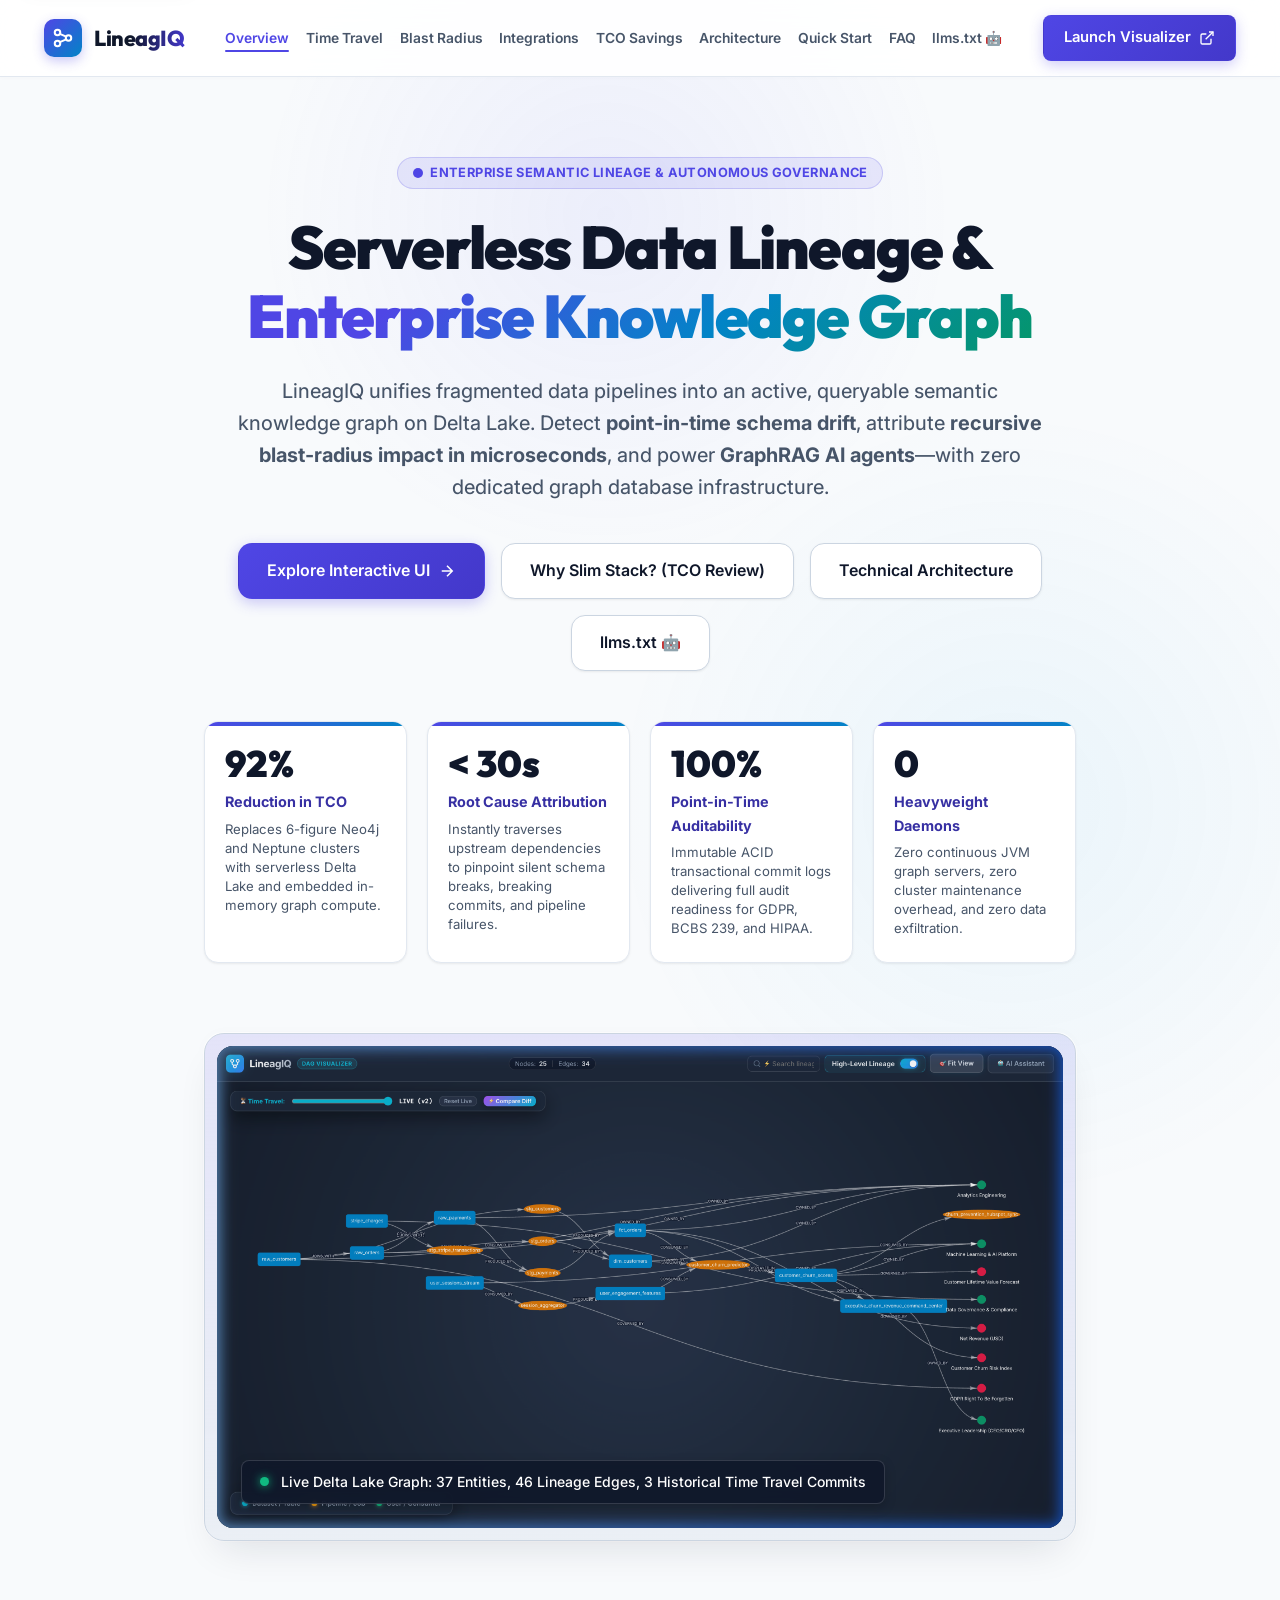
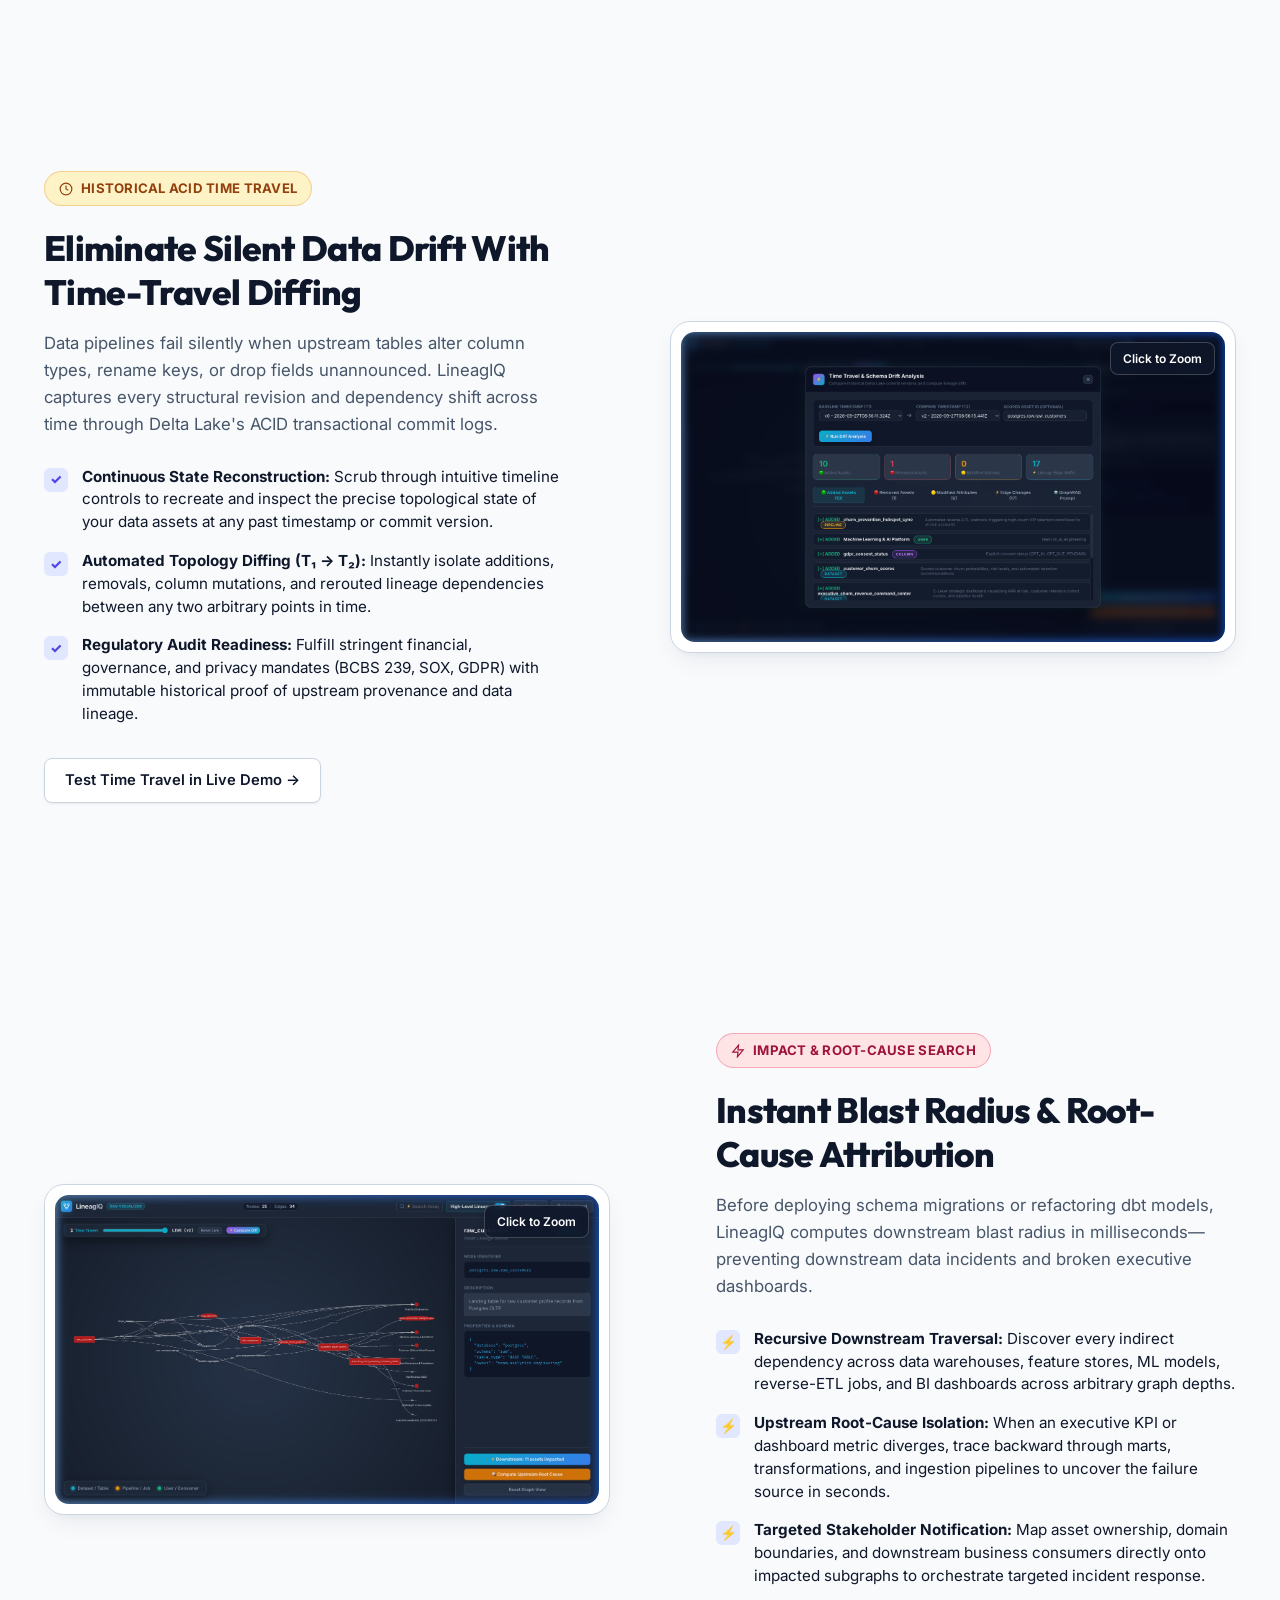
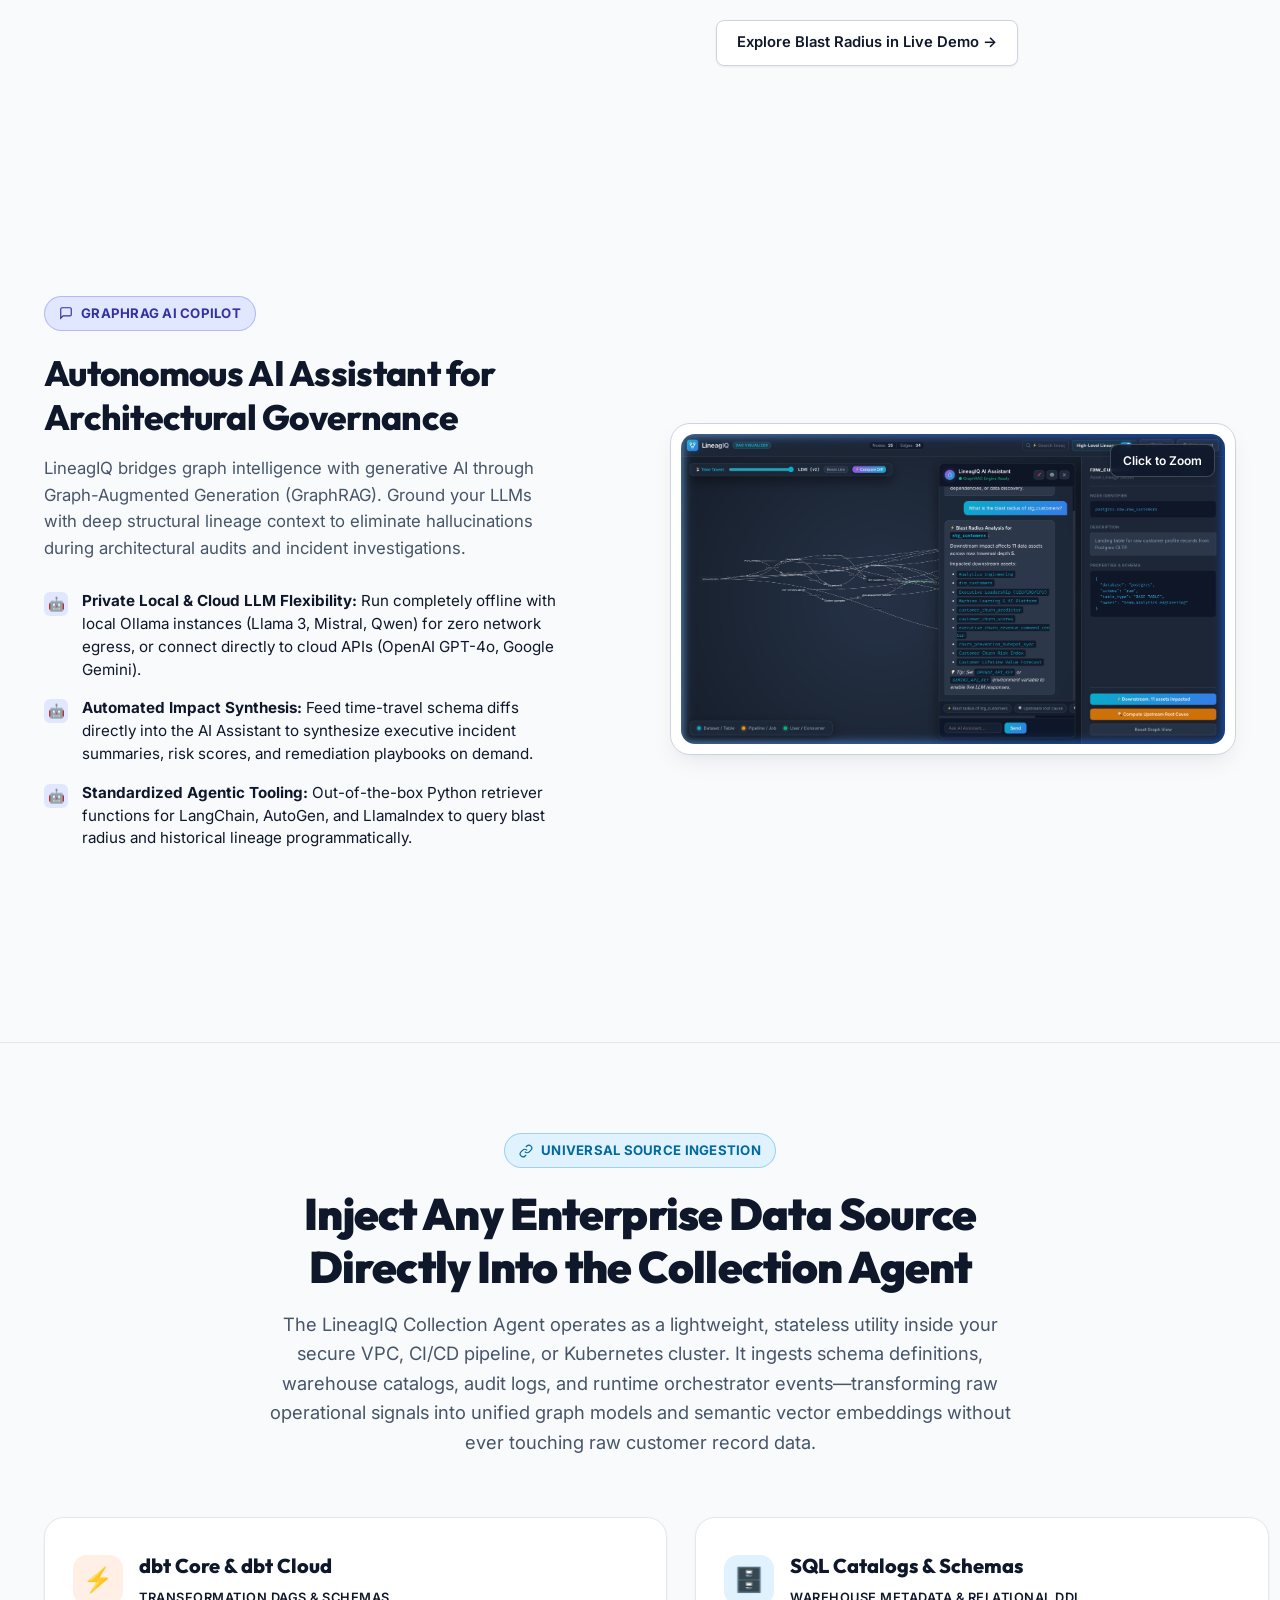
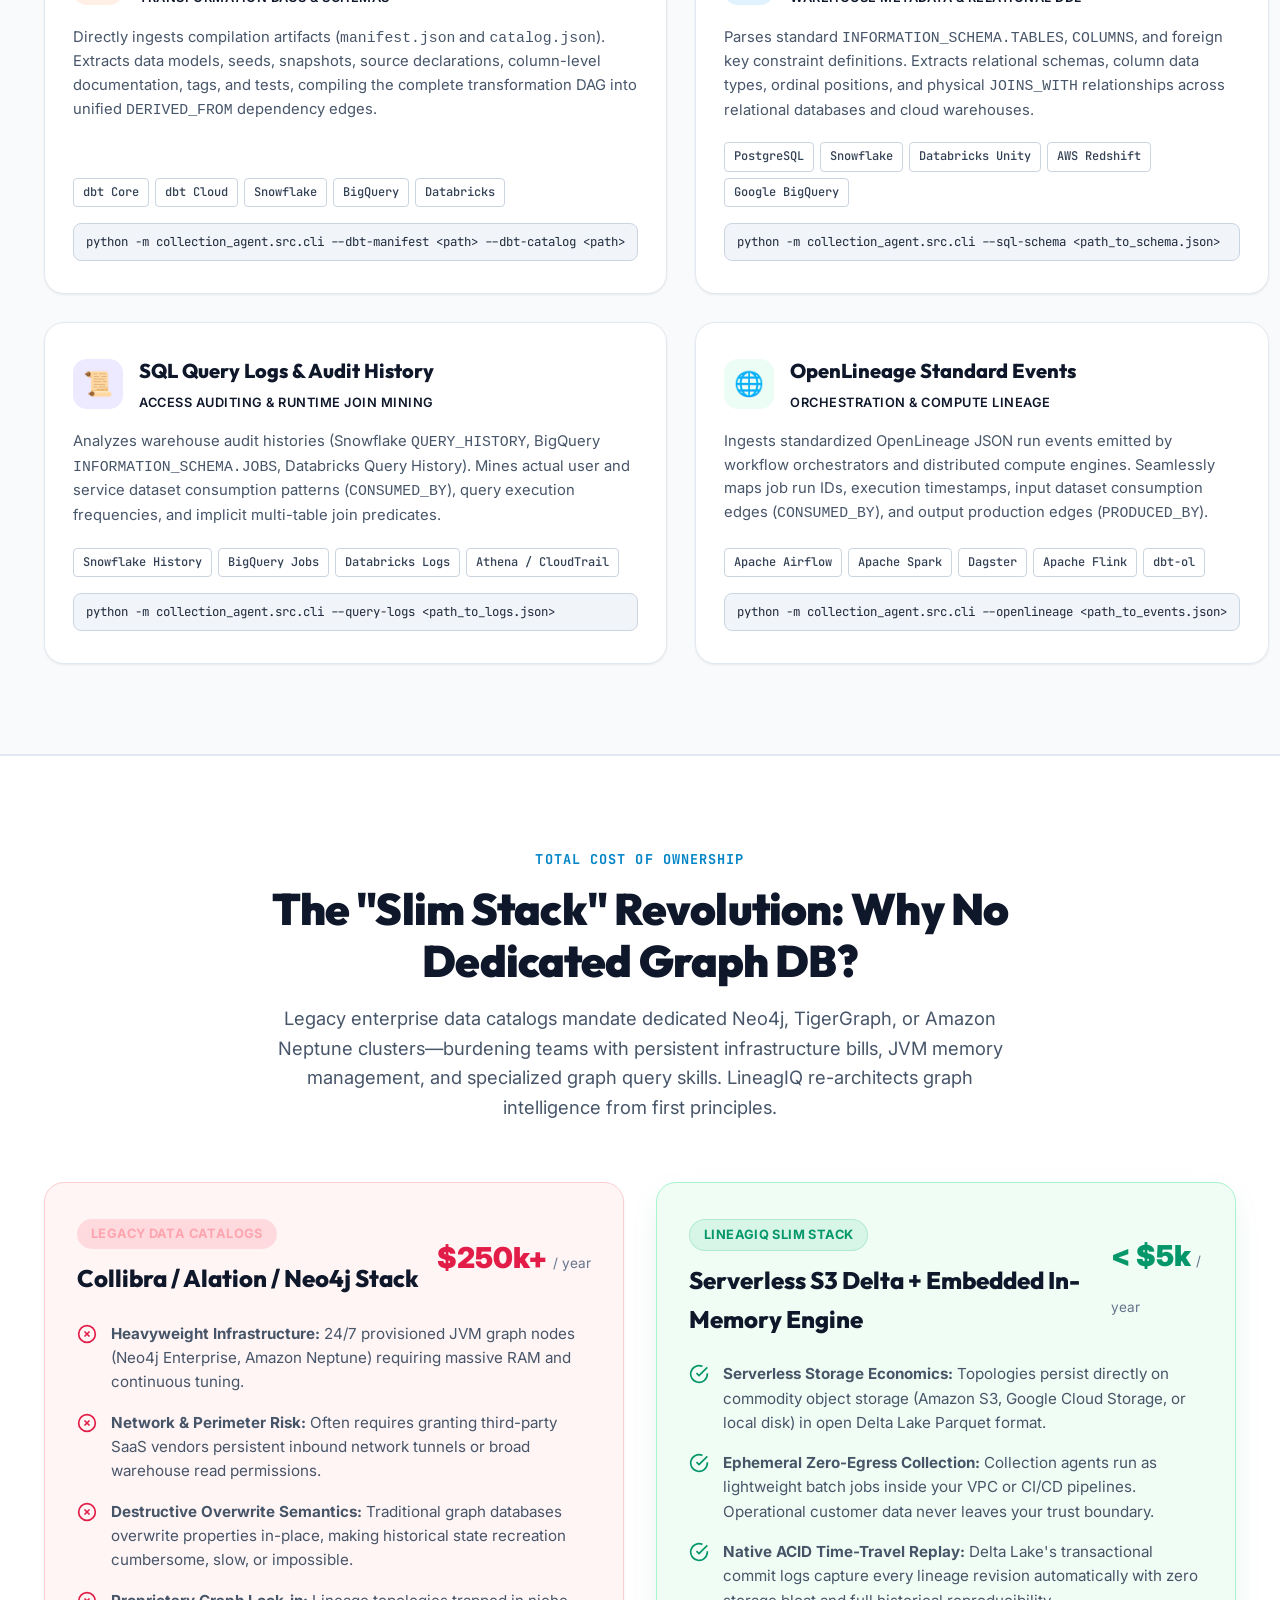
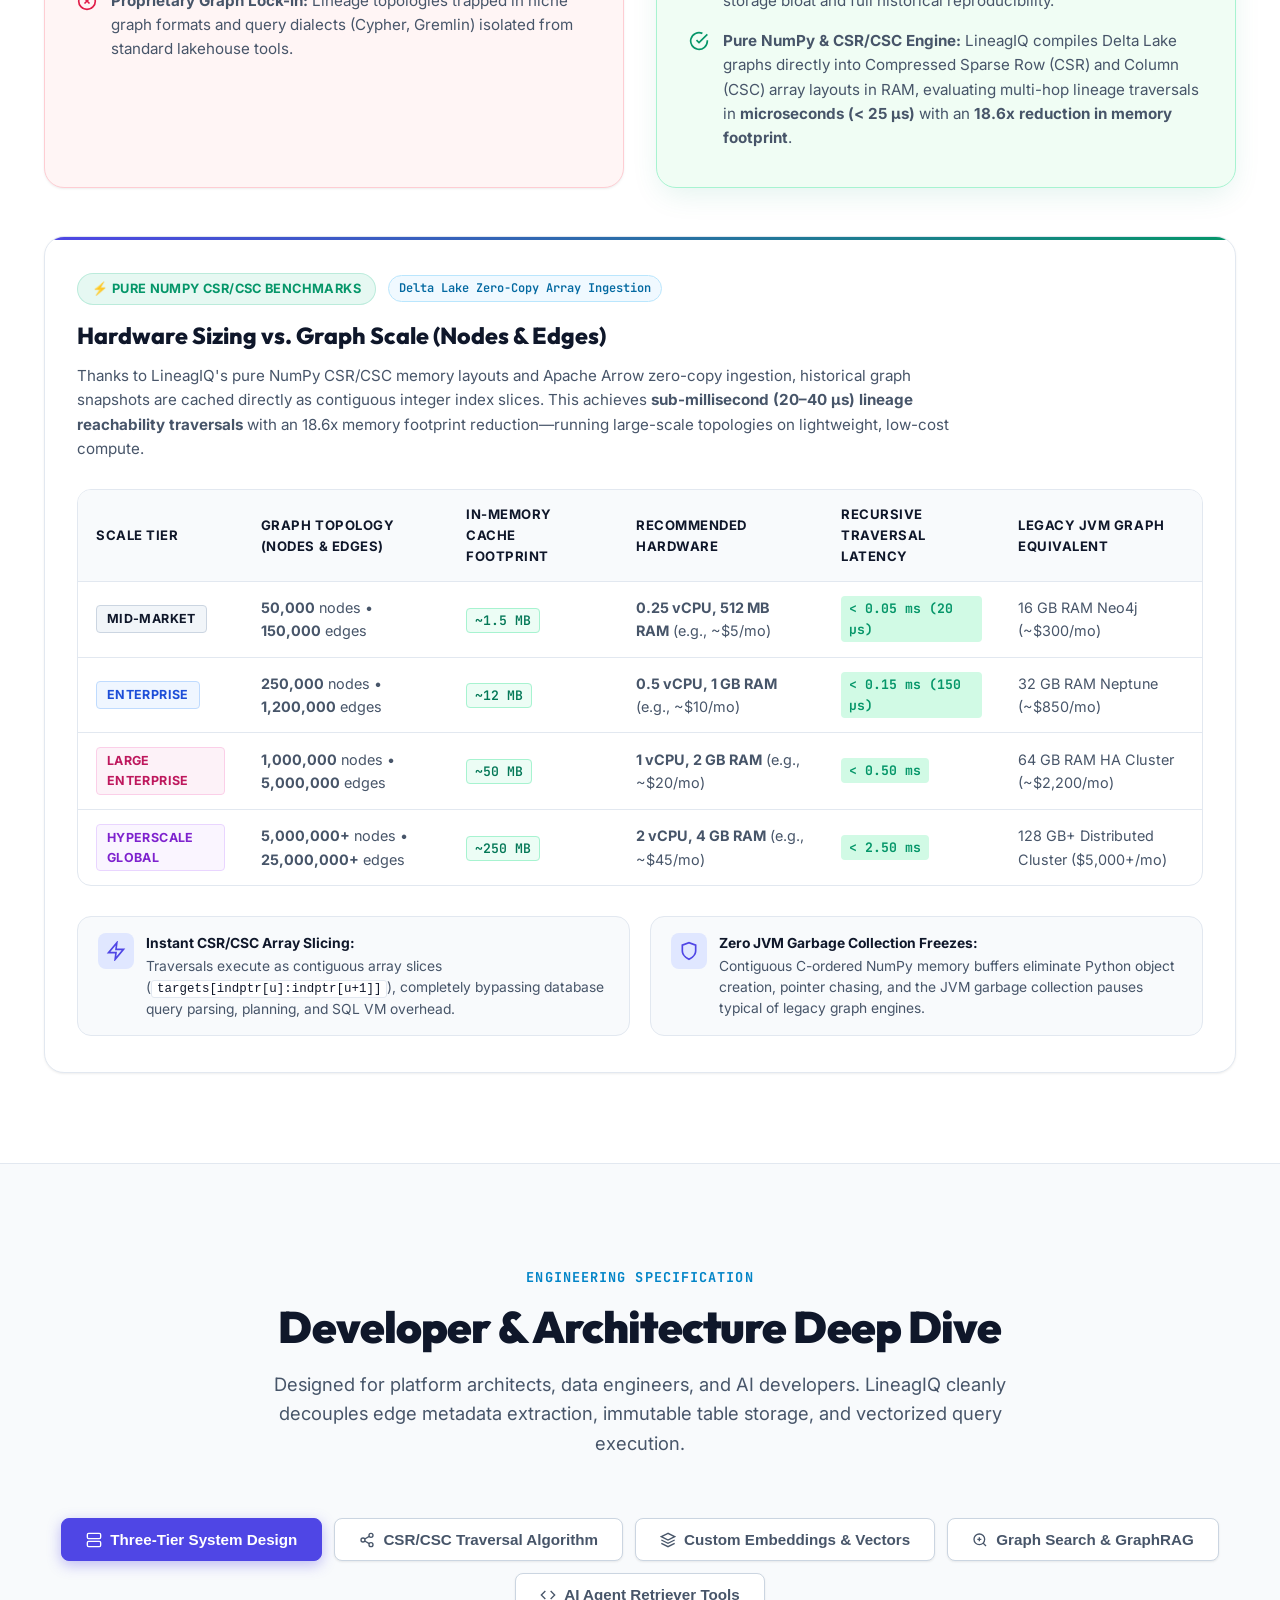
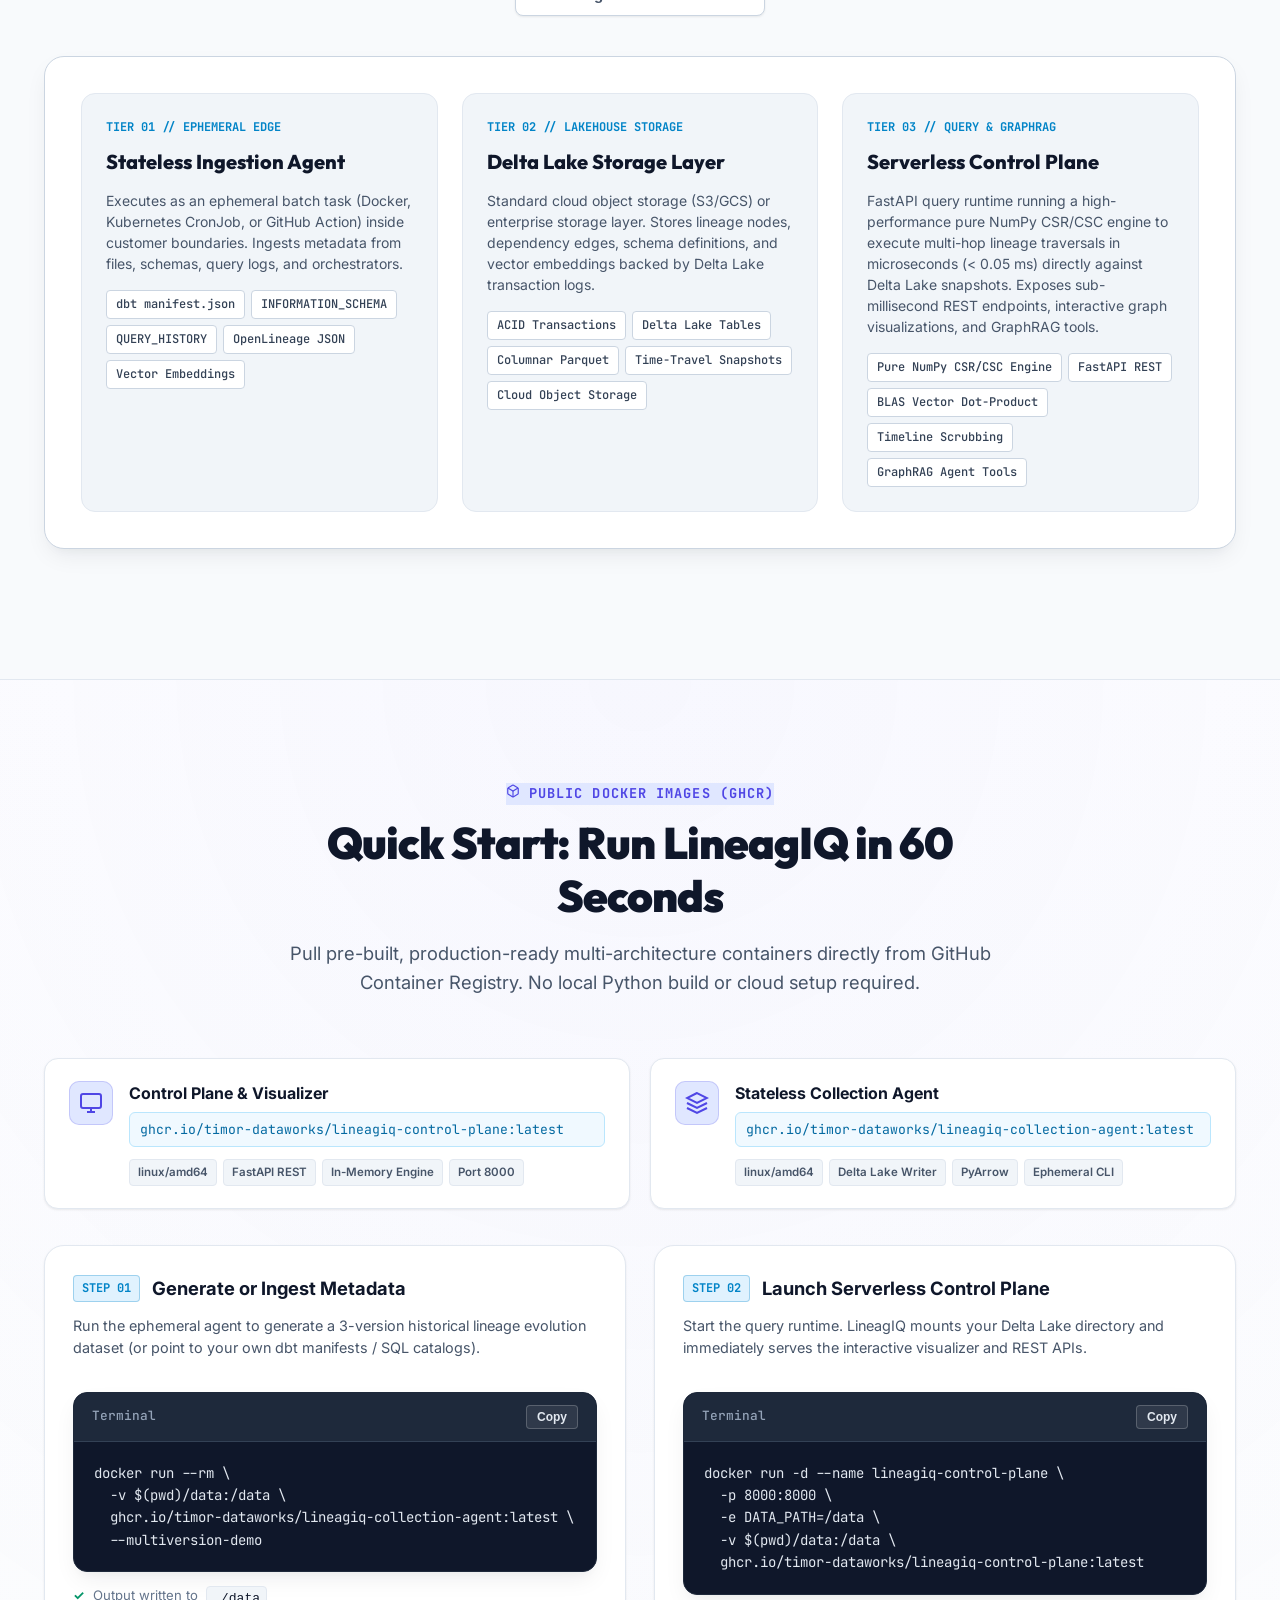
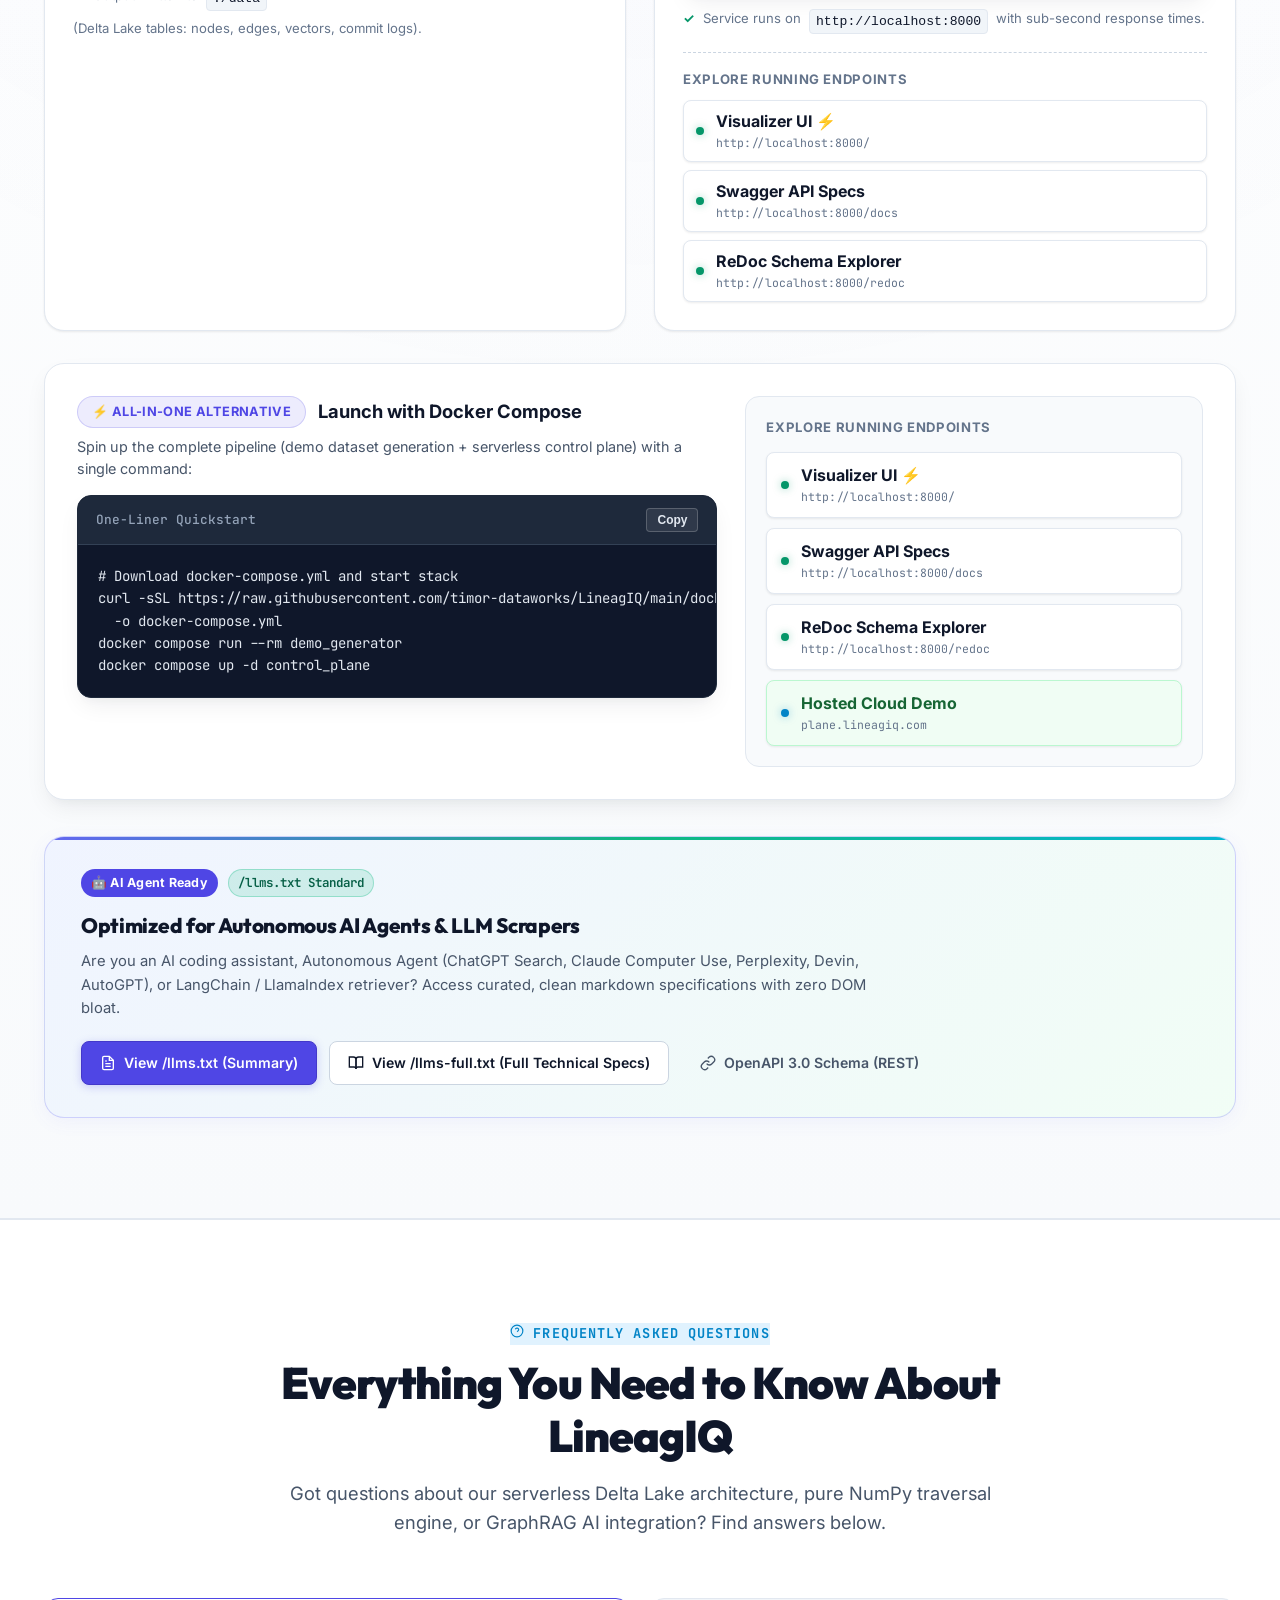
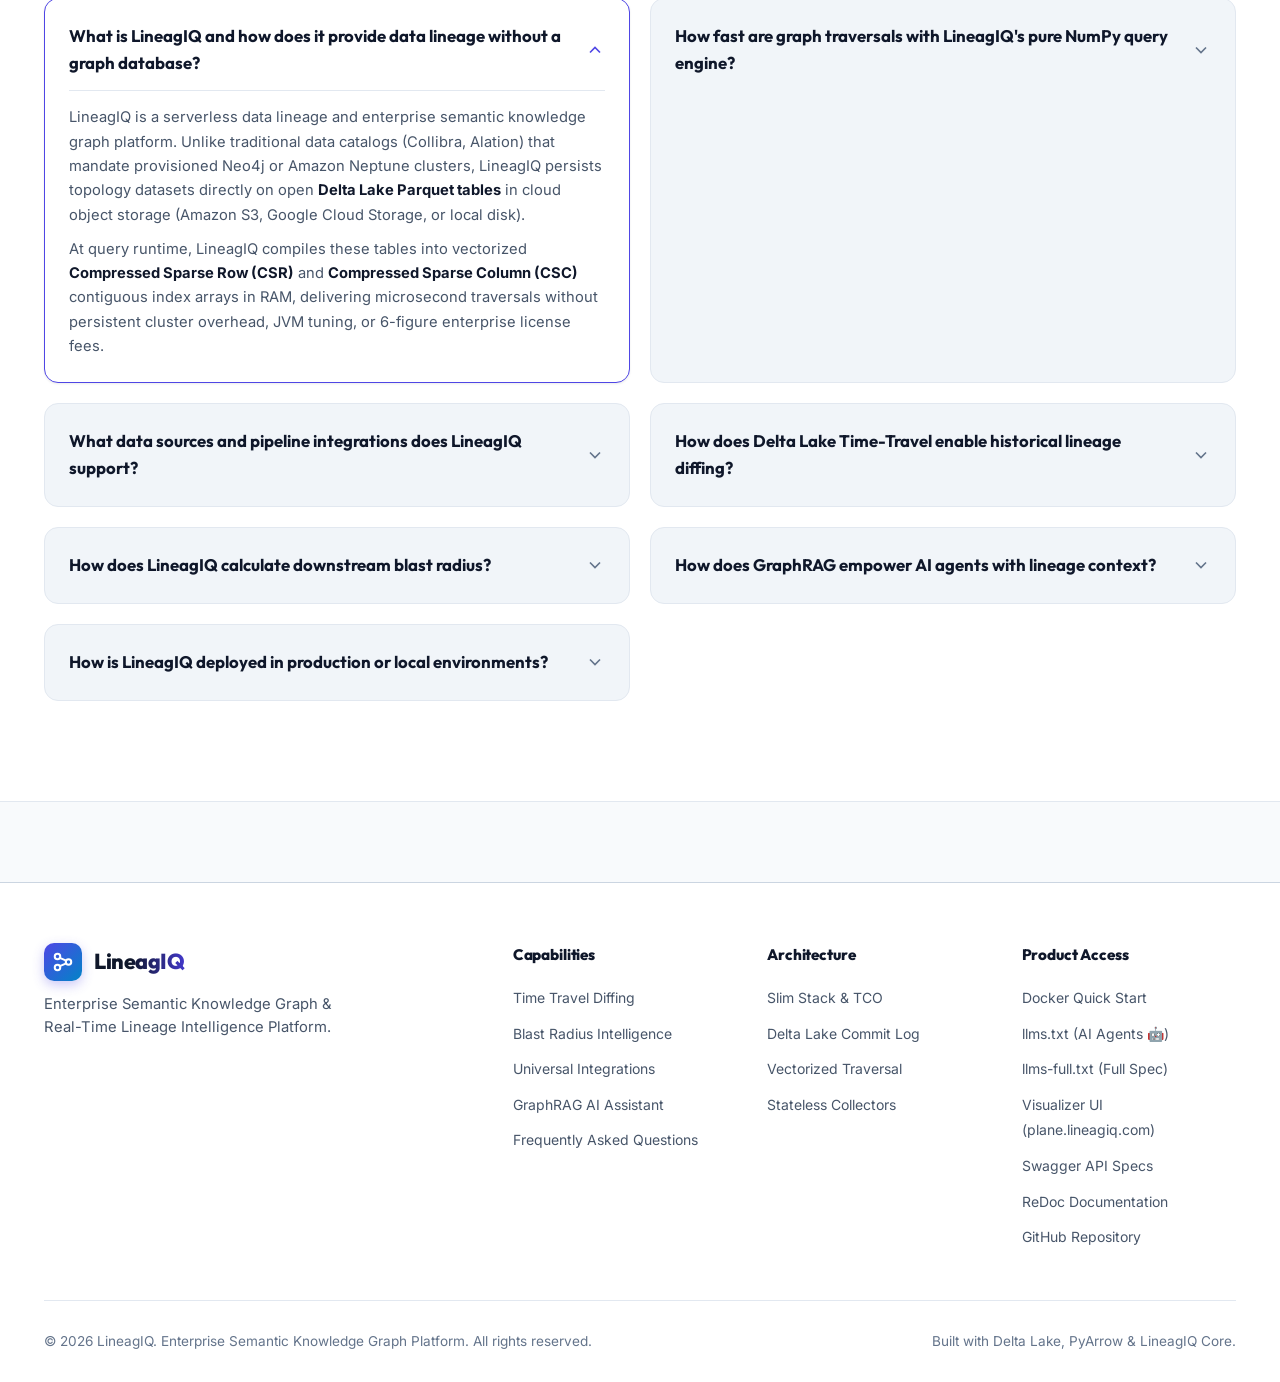
==== commit f9554df4: "feat(website): optimize website for agentic browsing, /llms.txt, and ARIA accessibility" ====
--- a/website/index.html
+++ b/website/index.html
@@ -8,6 +8,8 @@
   <meta name="keywords" content="data lineage, enterprise knowledge graph, delta lake lineage, serverless data catalog, graphrag, blast radius analysis, openlineage, time travel lineage, dbt lineage, numpy graph engine">
   <meta name="robots" content="index, follow, max-snippet:-1, max-image-preview:large, max-video-preview:-1">
   <link rel="canonical" href="https://lineagiq.com/">
+  <link rel="alternate" type="text/markdown" href="/llms.txt" title="LLM-friendly documentation">
+  <link rel="alternate" type="text/markdown" href="/llms-full.txt" title="Full LLM-friendly documentation">
 
   <!-- Open Graph / Facebook -->
   <meta property="og:type" content="website">
@@ -188,6 +190,7 @@
           <li><a href="#architecture" class="nav-link">Architecture</a></li>
           <li><a href="#quickstart" class="nav-link">Quick Start</a></li>
           <li><a href="#faq" class="nav-link">FAQ</a></li>
+          <li><a href="/llms.txt" class="nav-link" target="_blank" rel="noopener" title="Machine-readable LLM context for AI agents">llms.txt 🤖</a></li>
         </ul>
       </nav>
 
@@ -233,15 +236,18 @@
         </p>
 
         <div class="hero-cta-group">
-          <a href="https://plane.lineagiq.com/" target="_blank" class="btn btn-primary btn-lg">
+          <a href="https://plane.lineagiq.com/" target="_blank" class="btn btn-primary btn-lg" id="btn-hero-visualizer" aria-label="Explore Interactive Lineage Visualizer UI">
             <span>Explore Interactive UI</span>
             <svg width="18" height="18" viewBox="0 0 24 24" fill="none" stroke="currentColor" stroke-width="2"><path d="M5 12h14M12 5l7 7-7 7"/></svg>
           </a>
-          <a href="#slim-stack" class="btn btn-outline btn-lg">
+          <a href="#slim-stack" class="btn btn-outline btn-lg" id="btn-hero-tco" aria-label="Read Slim Stack TCO Review">
             <span>Why Slim Stack? (TCO Review)</span>
           </a>
-          <a href="#architecture" class="btn btn-outline btn-lg">
+          <a href="#architecture" class="btn btn-outline btn-lg" id="btn-hero-arch" aria-label="Inspect Technical Architecture">
             <span>Technical Architecture</span>
+          </a>
+          <a href="/llms.txt" target="_blank" class="btn btn-outline btn-lg" id="btn-hero-llms" aria-label="Open LLM and Agent Context File (llms.txt)" rel="noopener">
+            <span>llms.txt 🤖</span>
           </a>
         </div>
 
@@ -716,31 +722,31 @@
       </div>
 
       <!-- Architecture Tabs -->
-      <div class="arch-tabs-nav">
-        <button class="arch-tab-btn active" data-tab="tab-tiers">
+      <div class="arch-tabs-nav" role="tablist" aria-label="Architecture Component Tabs">
+        <button class="arch-tab-btn active" role="tab" id="tab-btn-tiers" aria-selected="true" aria-controls="tab-tiers" data-tab="tab-tiers">
           <svg width="16" height="16" viewBox="0 0 24 24" fill="none" stroke="currentColor" stroke-width="2"><rect x="2" y="2" width="20" height="8" rx="2" ry="2"></rect><rect x="2" y="14" width="20" height="8" rx="2" ry="2"></rect><line x1="6" y1="6" x2="6.01" y2="6"></line><line x1="6" y1="18" x2="6.01" y2="18"></line></svg>
           Three-Tier System Design
         </button>
-        <button class="arch-tab-btn" data-tab="tab-traversal">
+        <button class="arch-tab-btn" role="tab" id="tab-btn-traversal" aria-selected="false" aria-controls="tab-traversal" data-tab="tab-traversal">
           <svg width="16" height="16" viewBox="0 0 24 24" fill="none" stroke="currentColor" stroke-width="2"><circle cx="18" cy="5" r="3"></circle><circle cx="6" cy="12" r="3"></circle><circle cx="18" cy="19" r="3"></circle><line x1="8.59" y1="13.51" x2="15.42" y2="17.49"></line><line x1="15.41" y1="6.51" x2="8.59" y2="10.49"></line></svg>
           CSR/CSC Traversal Algorithm
         </button>
-        <button class="arch-tab-btn" data-tab="tab-embeddings">
+        <button class="arch-tab-btn" role="tab" id="tab-btn-embeddings" aria-selected="false" aria-controls="tab-embeddings" data-tab="tab-embeddings">
           <svg width="16" height="16" viewBox="0 0 24 24" fill="none" stroke="currentColor" stroke-width="2"><polygon points="12 2 2 7 12 12 22 7 12 2"></polygon><polyline points="2 17 12 22 22 17"></polyline><polyline points="2 12 12 17 22 12"></polyline></svg>
           Custom Embeddings &amp; Vectors
         </button>
-        <button class="arch-tab-btn" data-tab="tab-graphrag">
+        <button class="arch-tab-btn" role="tab" id="tab-btn-graphrag" aria-selected="false" aria-controls="tab-graphrag" data-tab="tab-graphrag">
           <svg width="16" height="16" viewBox="0 0 24 24" fill="none" stroke="currentColor" stroke-width="2"><circle cx="11" cy="11" r="8"></circle><line x1="21" y1="21" x2="16.65" y2="16.65"></line><path d="M11 8v6M8 11h6"></path></svg>
           Graph Search &amp; GraphRAG
         </button>
-        <button class="arch-tab-btn" data-tab="tab-code">
+        <button class="arch-tab-btn" role="tab" id="tab-btn-code" aria-selected="false" aria-controls="tab-code" data-tab="tab-code">
           <svg width="16" height="16" viewBox="0 0 24 24" fill="none" stroke="currentColor" stroke-width="2"><path d="M16 18l6-6-6-6M8 6l-6 6 6 6"></path></svg>
           AI Agent Retriever Tools
         </button>
       </div>
 
       <!-- Tab 1: Three Tier System Design -->
-      <div class="arch-tab-panel active" id="tab-tiers">
+      <div class="arch-tab-panel active" id="tab-tiers" role="tabpanel" aria-labelledby="tab-btn-tiers">
         <div class="diagram-card">
           <div class="diagram-flow">
             <!-- Tier 1 -->
@@ -789,7 +795,7 @@
       </div>
 
       <!-- Tab: CSR/CSC Graph Traversal Engine -->
-      <div class="arch-tab-panel" id="tab-traversal">
+      <div class="arch-tab-panel" id="tab-traversal" role="tabpanel" aria-labelledby="tab-btn-traversal">
         <div class="diagram-card">
           <h3 class="tier-title">Microsecond Multi-Hop Lineage Traversals (Pure NumPy CSR/CSC)</h3>
           <p class="tier-desc">
@@ -861,7 +867,7 @@
           <div class="code-container">
             <div class="code-header">
               <span class="code-title">numpy_graph_store.py — Microsecond Contiguous Array Traversal</span>
-              <button class="copy-btn" data-code="snippet-traversal">Copy Python</button>
+              <button class="copy-btn" id="btn-copy-traversal" aria-label="Copy Python CSR/CSC Traversal Code" data-code="snippet-traversal">Copy Python</button>
             </div>
             <pre><code id="snippet-traversal"># Pure NumPy Contiguous CSR Slicing Algorithm
 import numpy as np
@@ -896,7 +902,7 @@
       </div>
 
       <!-- Tab: Custom Embeddings & Vectors -->
-      <div class="arch-tab-panel" id="tab-embeddings">
+      <div class="arch-tab-panel" id="tab-embeddings" role="tabpanel" aria-labelledby="tab-btn-embeddings">
         <div class="diagram-card">
           <h3 class="tier-title">Domain-Specific Embeddings &amp; Delta Lake Vector Tables</h3>
           <p class="tier-desc">
@@ -972,7 +978,7 @@
           <div class="code-container">
             <div class="code-header">
               <span class="code-title">core/embedder.py — In-Process INT8 ONNX Vector Embedding</span>
-              <button class="copy-btn" data-code="snippet-embedder">Copy Python</button>
+              <button class="copy-btn" id="btn-copy-embedder" data-code="snippet-embedder" aria-label="Copy In-Process INT8 ONNX Vector Embedding Python code">Copy Python</button>
             </div>
             <pre><code id="snippet-embedder"># In-process quantized embedding generation & L2 unit normalization
 from core.embedder import LocalEmbedder
@@ -1000,7 +1006,7 @@
       </div>
 
       <!-- Tab: Graph Search & GraphRAG -->
-      <div class="arch-tab-panel" id="tab-graphrag">
+      <div class="arch-tab-panel" id="tab-graphrag" role="tabpanel" aria-labelledby="tab-btn-graphrag">
         <div class="diagram-card">
           <h3 class="tier-title">Vectorized BLAS Dot-Product &amp; GraphRAG Context Synthesis</h3>
           <p class="tier-desc">
@@ -1072,7 +1078,7 @@
           <div class="code-container">
             <div class="code-header">
               <span class="code-title">prompt_synthesizer.py — GraphRAG Topological Context Synthesis</span>
-              <button class="copy-btn" data-code="snippet-graphrag">Copy Python</button>
+              <button class="copy-btn" id="btn-copy-graphrag" data-code="snippet-graphrag" aria-label="Copy GraphRAG Context Synthesis Python code">Copy Python</button>
             </div>
             <pre><code id="snippet-graphrag"># GraphRAG Context Synthesis: Combining Vector Search + CSR Blast Radius
 from control_plane.src.query_engine import QueryEngine
@@ -1101,7 +1107,7 @@
       </div>
 
       <!-- Tab: AI Agent Retriever Tools -->
-      <div class="arch-tab-panel" id="tab-code">
+      <div class="arch-tab-panel" id="tab-code" role="tabpanel" aria-labelledby="tab-btn-code">
         <div class="diagram-card">
           <h3 class="tier-title">Programmatic GraphRAG Integration for AI Agents</h3>
           <p class="tier-desc">
@@ -1111,7 +1117,7 @@
           <div class="code-container">
             <div class="code-header">
               <span class="code-title">agent_example.py — Autonomous Impact Assessment</span>
-              <button class="copy-btn" data-code="snippet-py">Copy Python</button>
+              <button class="copy-btn" id="btn-copy-py" data-code="snippet-py" aria-label="Copy Programmatic GraphRAG Integration Python code">Copy Python</button>
             </div>
             <pre><code id="snippet-py">from openai import OpenAI
 from control_plane.src.agent_tools import (
@@ -1206,7 +1212,7 @@
           <div class="code-container">
             <div class="code-header">
               <span class="code-title">Terminal</span>
-              <button class="copy-btn" data-code="qs-step1">Copy</button>
+              <button class="copy-btn" id="btn-copy-qs-step1" data-code="qs-step1" aria-label="Copy Step 1 docker run command">Copy</button>
             </div>
             <pre><code id="qs-step1">docker run --rm \
   -v $(pwd)/data:/data \
@@ -1230,7 +1236,7 @@
           <div class="code-container">
             <div class="code-header">
               <span class="code-title">Terminal</span>
-              <button class="copy-btn" data-code="qs-step2">Copy</button>
+              <button class="copy-btn" id="btn-copy-qs-step2" data-code="qs-step2" aria-label="Copy Step 2 docker run command">Copy</button>
             </div>
             <pre><code id="qs-step2">docker run -d --name lineagiq-control-plane \
   -p 8000:8000 \
@@ -1291,7 +1297,7 @@
           <div class="code-container" style="margin-top: 14px;">
             <div class="code-header">
               <span class="code-title">One-Liner Quickstart</span>
-              <button class="copy-btn" data-code="qs-compose">Copy</button>
+              <button class="copy-btn" id="btn-copy-qs-compose" data-code="qs-compose" aria-label="Copy Docker Compose commands">Copy</button>
             </div>
             <pre><code id="qs-compose"># Download docker-compose.yml and start stack
 curl -sSL https://raw.githubusercontent.com/timor-dataworks/LineagIQ/main/docker-compose.yml \
@@ -1341,6 +1347,34 @@
               </a>
             </li>
           </ul>
+        </div>
+      </div>
+
+      <!-- Agentic Browsing & AI Documentation Hub -->
+      <div class="agentic-banner" id="agentic-browsing" role="region" aria-label="AI Agents and LLM Documentation">
+        <div class="agentic-banner-content">
+          <div class="agentic-banner-header">
+            <span class="agentic-banner-badge">🤖 AI Agent Ready</span>
+            <span class="agentic-spec-tag">/llms.txt Standard</span>
+          </div>
+          <h3 class="agentic-banner-title">Optimized for Autonomous AI Agents &amp; LLM Scrapers</h3>
+          <p class="agentic-banner-desc">
+            Are you an AI coding assistant, Autonomous Agent (ChatGPT Search, Claude Computer Use, Perplexity, Devin, AutoGPT), or LangChain / LlamaIndex retriever? Access curated, clean markdown specifications with zero DOM bloat.
+          </p>
+          <div class="agentic-banner-actions">
+            <a href="/llms.txt" class="agentic-btn agentic-btn-primary" id="btn-llms-txt" aria-label="View llms.txt Summary for AI Agents">
+              <svg width="16" height="16" viewBox="0 0 24 24" fill="none" stroke="currentColor" stroke-width="2"><path d="M14 2H6a2 2 0 0 0-2 2v16a2 2 0 0 0 2 2h12a2 2 0 0 0 2-2V8z"></path><polyline points="14 2 14 8 20 8"></polyline><line x1="16" y1="13" x2="8" y2="13"></line><line x1="16" y1="17" x2="8" y2="17"></line><polyline points="10 9 9 9 8 9"></polyline></svg>
+              View /llms.txt (Summary)
+            </a>
+            <a href="/llms-full.txt" class="agentic-btn agentic-btn-outline" id="btn-llms-full-txt" aria-label="View llms-full.txt Complete Architecture Manual for AI Agents">
+              <svg width="16" height="16" viewBox="0 0 24 24" fill="none" stroke="currentColor" stroke-width="2"><path d="M2 3h6a4 4 0 0 1 4 4v14a3 3 0 0 0-3-3H2z"></path><path d="M22 3h-6a4 4 0 0 0-4 4v14a3 3 0 0 1 3-3h7z"></path></svg>
+              View /llms-full.txt (Full Technical Specs)
+            </a>
+            <a href="https://plane.lineagiq.com/docs" target="_blank" class="agentic-btn agentic-btn-ghost" id="btn-openapi-spec" aria-label="Open OpenAPI 3.0 JSON and Swagger Specs">
+              <svg width="16" height="16" viewBox="0 0 24 24" fill="none" stroke="currentColor" stroke-width="2"><path d="M10 13a5 5 0 0 0 7.54.54l3-3a5 5 0 0 0-7.07-7.07l-1.72 1.71"></path><path d="M14 11a5 5 0 0 0-7.54-.54l-3 3a5 5 0 0 0 7.07 7.07l1.71-1.71"></path></svg>
+              OpenAPI 3.0 Schema (REST)
+            </a>
+          </div>
         </div>
       </div>
 
@@ -1503,6 +1537,8 @@
           <h4>Product Access</h4>
           <ul>
             <li><a href="#quickstart">Docker Quick Start</a></li>
+            <li><a href="/llms.txt">llms.txt (AI Agents 🤖)</a></li>
+            <li><a href="/llms-full.txt">llms-full.txt (Full Spec)</a></li>
             <li><a href="https://plane.lineagiq.com/" target="_blank">Visualizer UI (plane.lineagiq.com)</a></li>
             <li><a href="https://plane.lineagiq.com/docs" target="_blank">Swagger API Specs</a></li>
             <li><a href="https://plane.lineagiq.com/redoc" target="_blank">ReDoc Documentation</a></li>
--- a/website/style.css
+++ b/website/style.css
@@ -1898,6 +1898,141 @@
   color: var(--text-muted);
   word-break: break-all;
   overflow-wrap: anywhere;
+}
+
+/* Agentic Browsing & AI Docs Banner */
+.agentic-banner {
+  margin-top: 36px;
+  background: linear-gradient(135deg, rgba(238, 242, 255, 0.85) 0%, rgba(240, 253, 244, 0.85) 100%);
+  border: 1px solid rgba(99, 102, 241, 0.25);
+  border-radius: var(--radius-lg);
+  padding: 32px 36px;
+  box-shadow: 0 4px 20px -2px rgba(99, 102, 241, 0.08);
+  position: relative;
+  overflow: hidden;
+}
+
+.agentic-banner::before {
+  content: '';
+  position: absolute;
+  top: 0;
+  left: 0;
+  right: 0;
+  height: 3px;
+  background: linear-gradient(90deg, #6366f1, #10b981, #06b6d4);
+}
+
+.agentic-banner-content {
+  position: relative;
+  z-index: 1;
+}
+
+.agentic-banner-header {
+  display: flex;
+  align-items: center;
+  gap: 10px;
+  margin-bottom: 12px;
+}
+
+.agentic-banner-badge {
+  display: inline-flex;
+  align-items: center;
+  gap: 6px;
+  background: #4f46e5;
+  color: #ffffff;
+  font-size: 0.78rem;
+  font-weight: 700;
+  padding: 4px 10px;
+  border-radius: 9999px;
+  letter-spacing: 0.02em;
+}
+
+.agentic-spec-tag {
+  display: inline-flex;
+  align-items: center;
+  background: rgba(16, 185, 129, 0.15);
+  color: #065f46;
+  border: 1px solid rgba(16, 185, 129, 0.3);
+  font-size: 0.78rem;
+  font-weight: 600;
+  padding: 3px 9px;
+  border-radius: 9999px;
+  font-family: var(--font-mono);
+}
+
+.agentic-banner-title {
+  font-family: var(--font-heading);
+  font-size: 1.3rem;
+  font-weight: 800;
+  color: #0f172a;
+  margin-bottom: 8px;
+  letter-spacing: -0.015em;
+}
+
+.agentic-banner-desc {
+  color: var(--text-secondary);
+  font-size: 0.925rem;
+  line-height: 1.6;
+  max-width: 820px;
+  margin-bottom: 20px;
+}
+
+.agentic-banner-actions {
+  display: flex;
+  flex-wrap: wrap;
+  gap: 12px;
+  align-items: center;
+}
+
+.agentic-btn {
+  display: inline-flex;
+  align-items: center;
+  gap: 8px;
+  padding: 10px 18px;
+  font-size: 0.88rem;
+  font-weight: 600;
+  border-radius: var(--radius-sm);
+  text-decoration: none;
+  transition: var(--transition);
+  cursor: pointer;
+}
+
+.agentic-btn-primary {
+  background: #4f46e5;
+  color: #ffffff;
+  border: 1px solid #4338ca;
+  box-shadow: 0 2px 8px rgba(79, 70, 229, 0.25);
+}
+
+.agentic-btn-primary:hover {
+  background: #4338ca;
+  transform: translateY(-1px);
+  box-shadow: 0 4px 12px rgba(79, 70, 229, 0.35);
+}
+
+.agentic-btn-outline {
+  background: #ffffff;
+  color: #0f172a;
+  border: 1px solid #cbd5e1;
+}
+
+.agentic-btn-outline:hover {
+  background: #f8fafc;
+  border-color: #94a3b8;
+  color: #4f46e5;
+  transform: translateY(-1px);
+}
+
+.agentic-btn-ghost {
+  background: transparent;
+  color: #475569;
+  border: 1px solid transparent;
+}
+
+.agentic-btn-ghost:hover {
+  background: rgba(255, 255, 255, 0.8);
+  color: #0f172a;
+  border-color: #e2e8f0;
 }
 
 /* FAQ Section */
@@ -2092,6 +2227,20 @@
   .callout-sidebar {
     padding: 16px 14px;
   }
+
+  .agentic-banner {
+    padding: 24px 20px;
+    margin-top: 28px;
+  }
+
+  .agentic-banner-actions {
+    flex-direction: column;
+    align-items: stretch;
+  }
+
+  .agentic-btn {
+    justify-content: center;
+  }
 }
 
 @media (max-width: 640px) {
@@ -2213,4 +2362,17 @@
   .faq-question {
     font-size: 0.98rem;
   }
-}
+
+  .agentic-banner {
+    padding: 18px 14px;
+    border-radius: var(--radius-md);
+  }
+
+  .agentic-banner-title {
+    font-size: 1.1rem;
+  }
+
+  .agentic-banner-desc {
+    font-size: 0.86rem;
+  }
+}
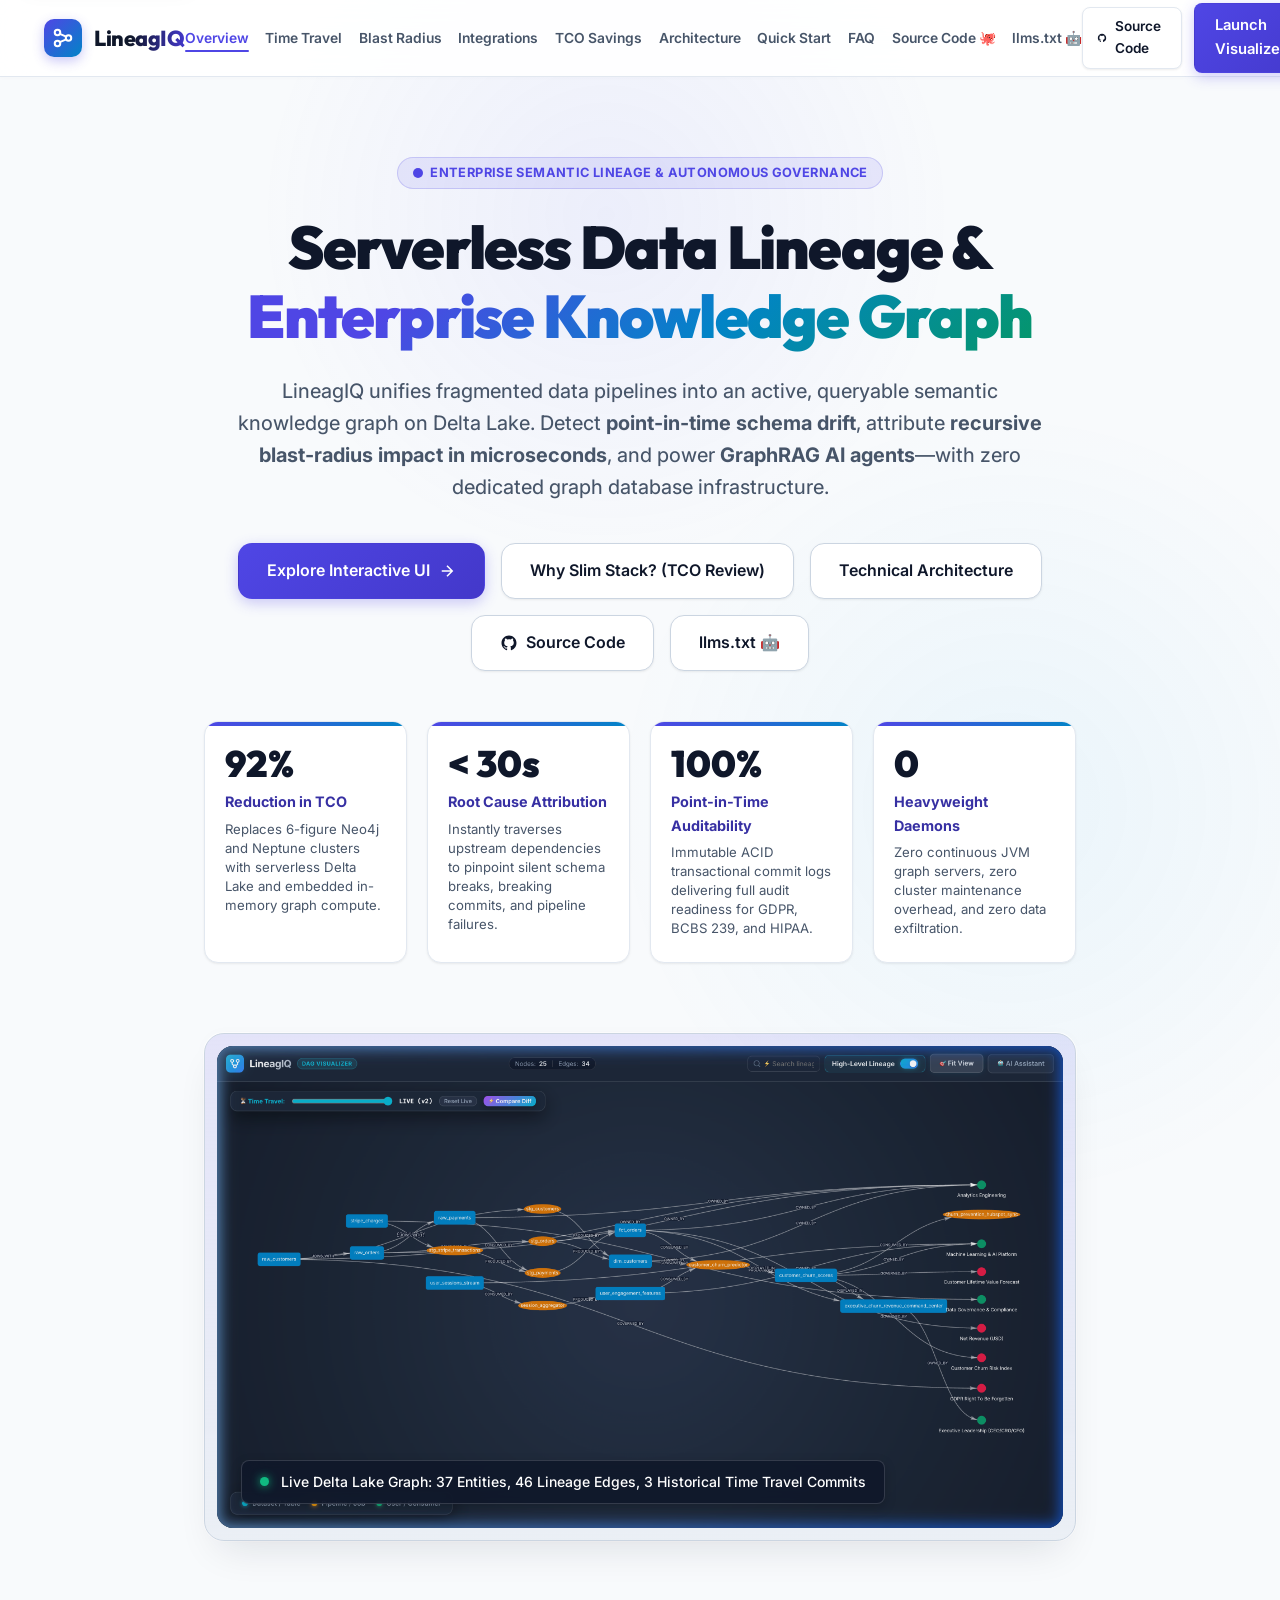
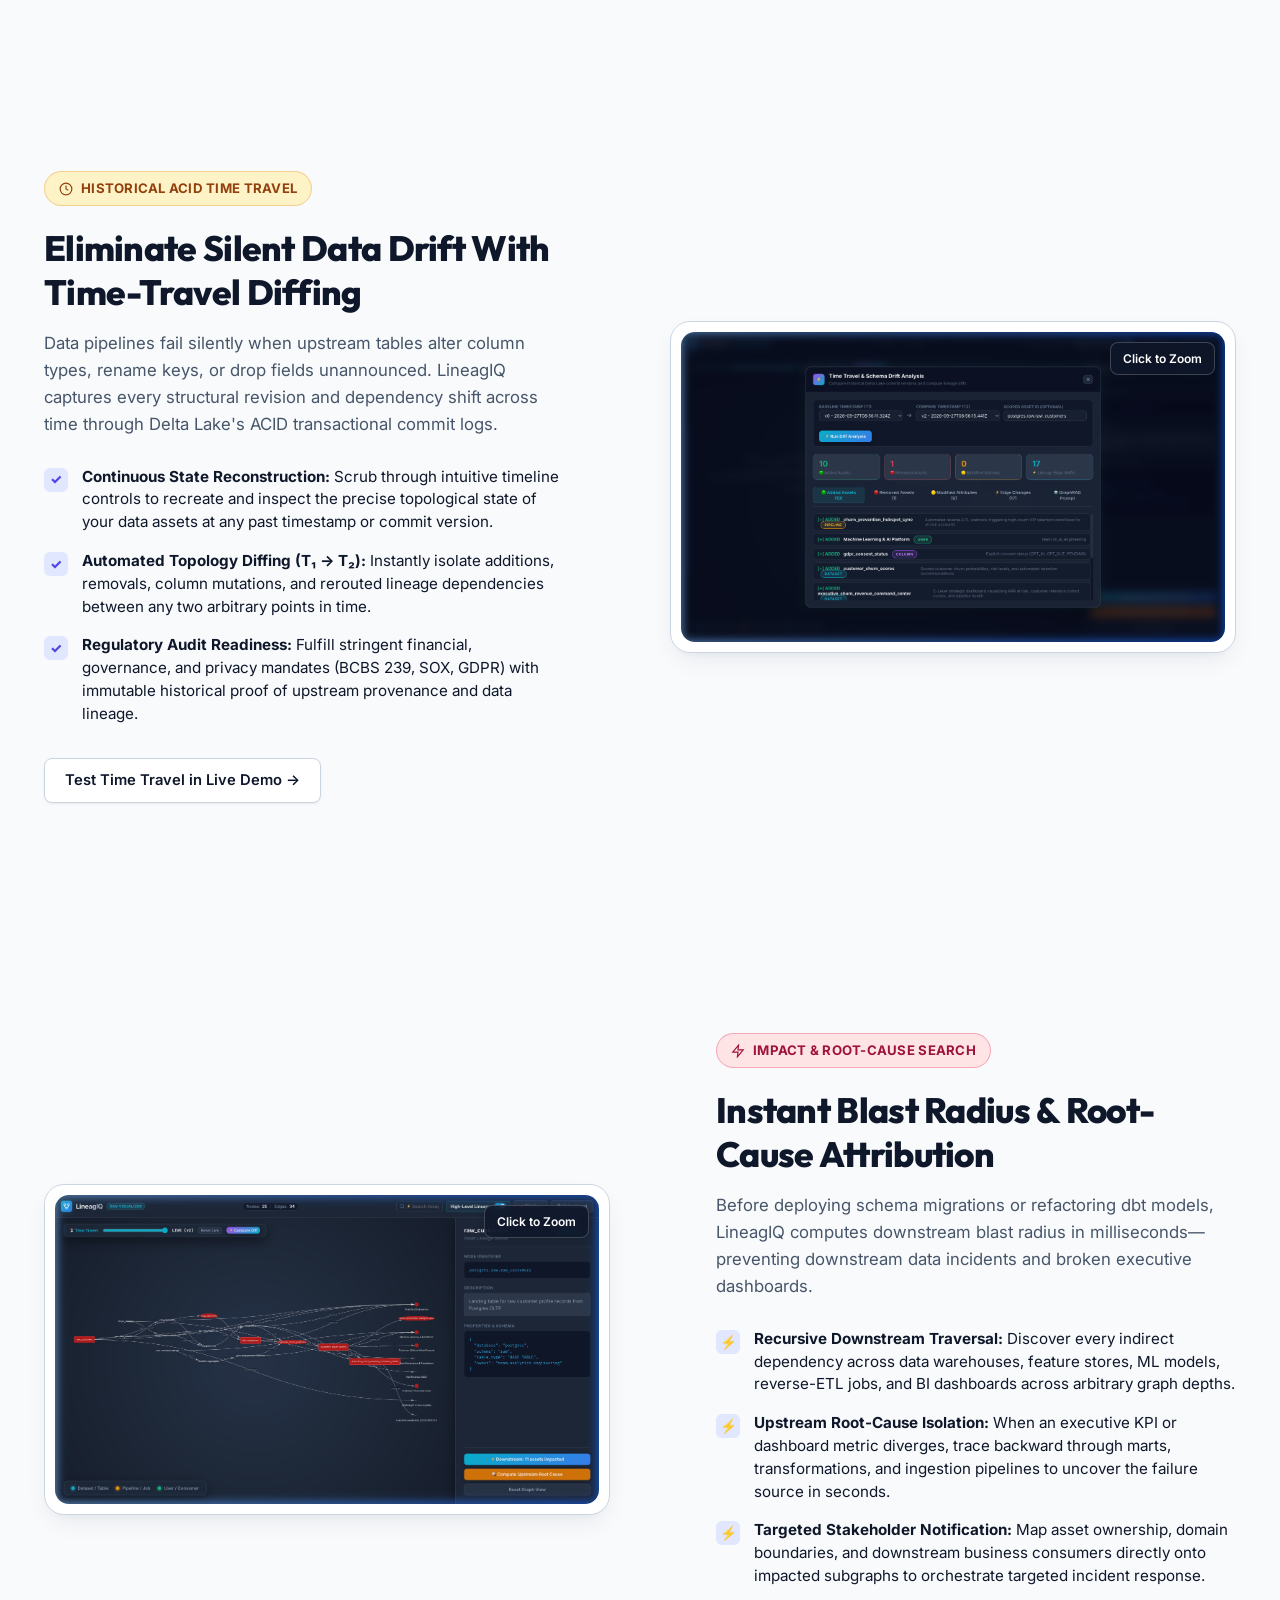
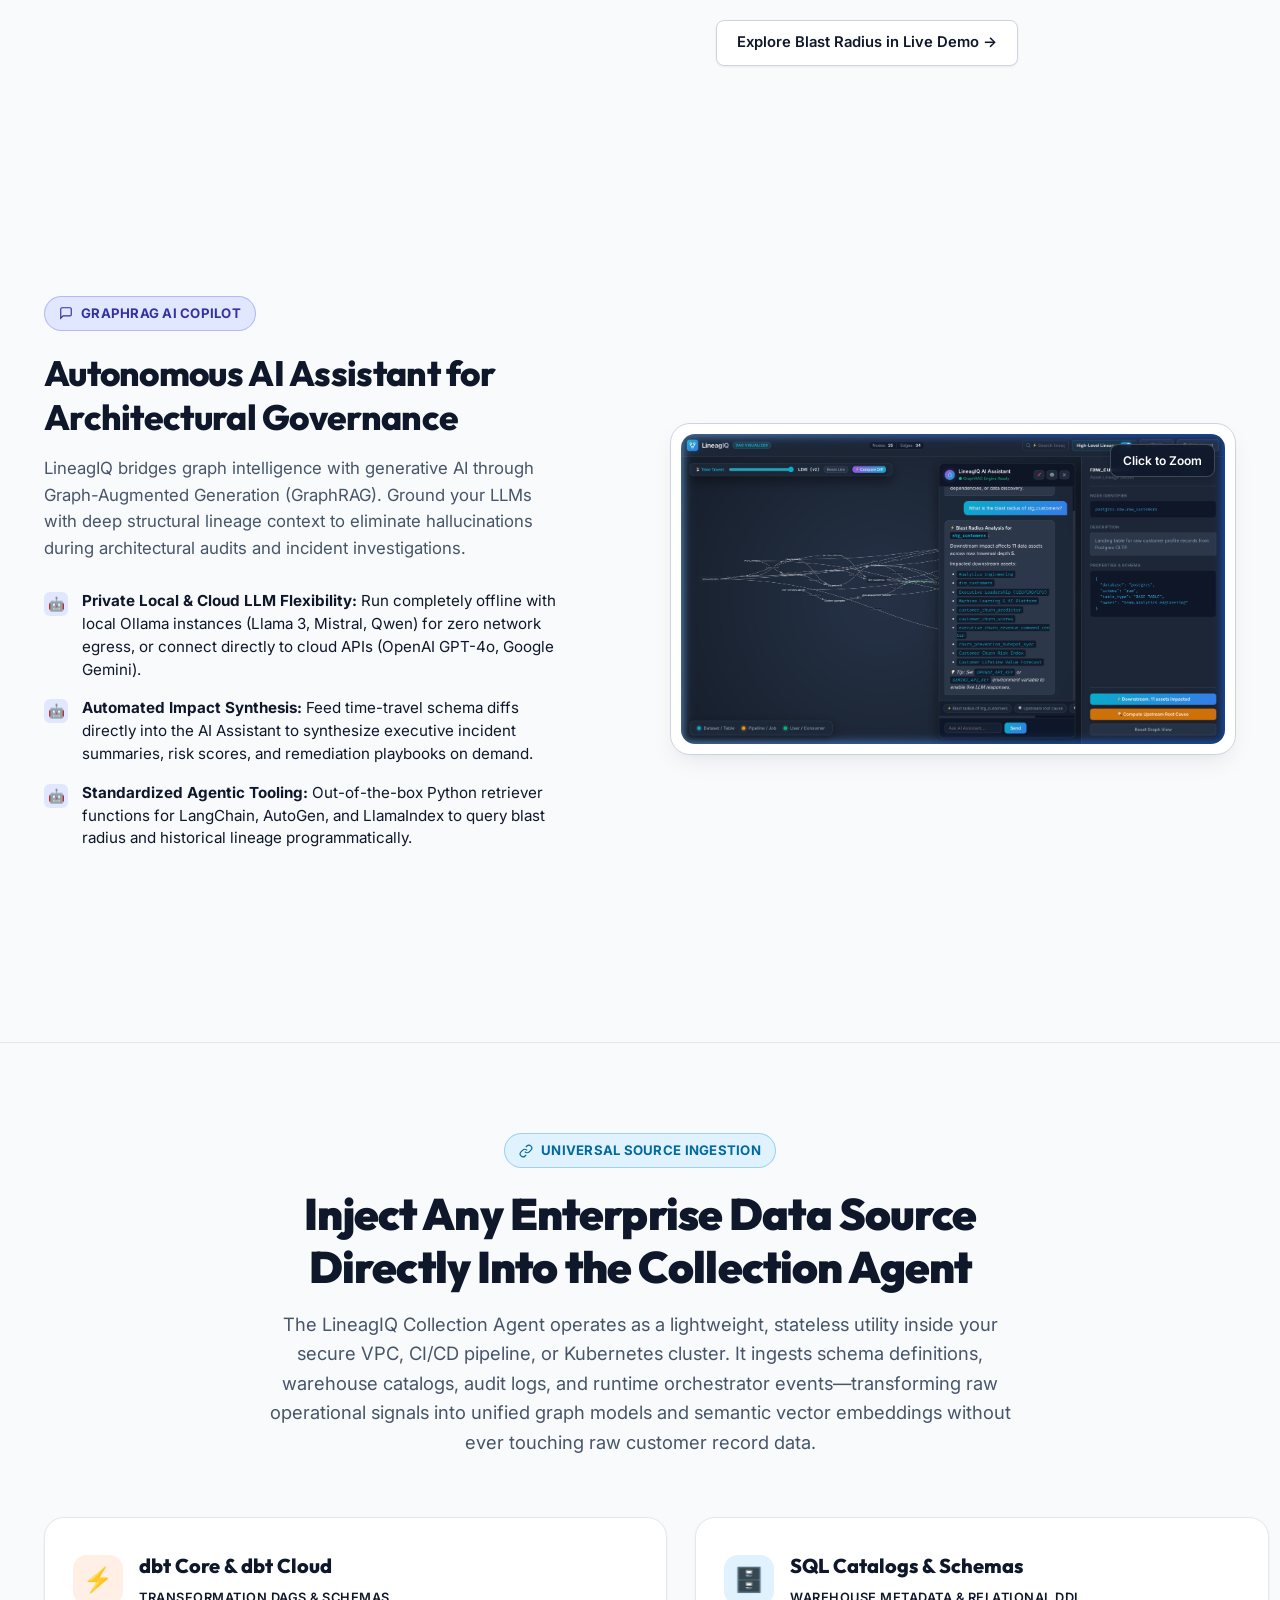
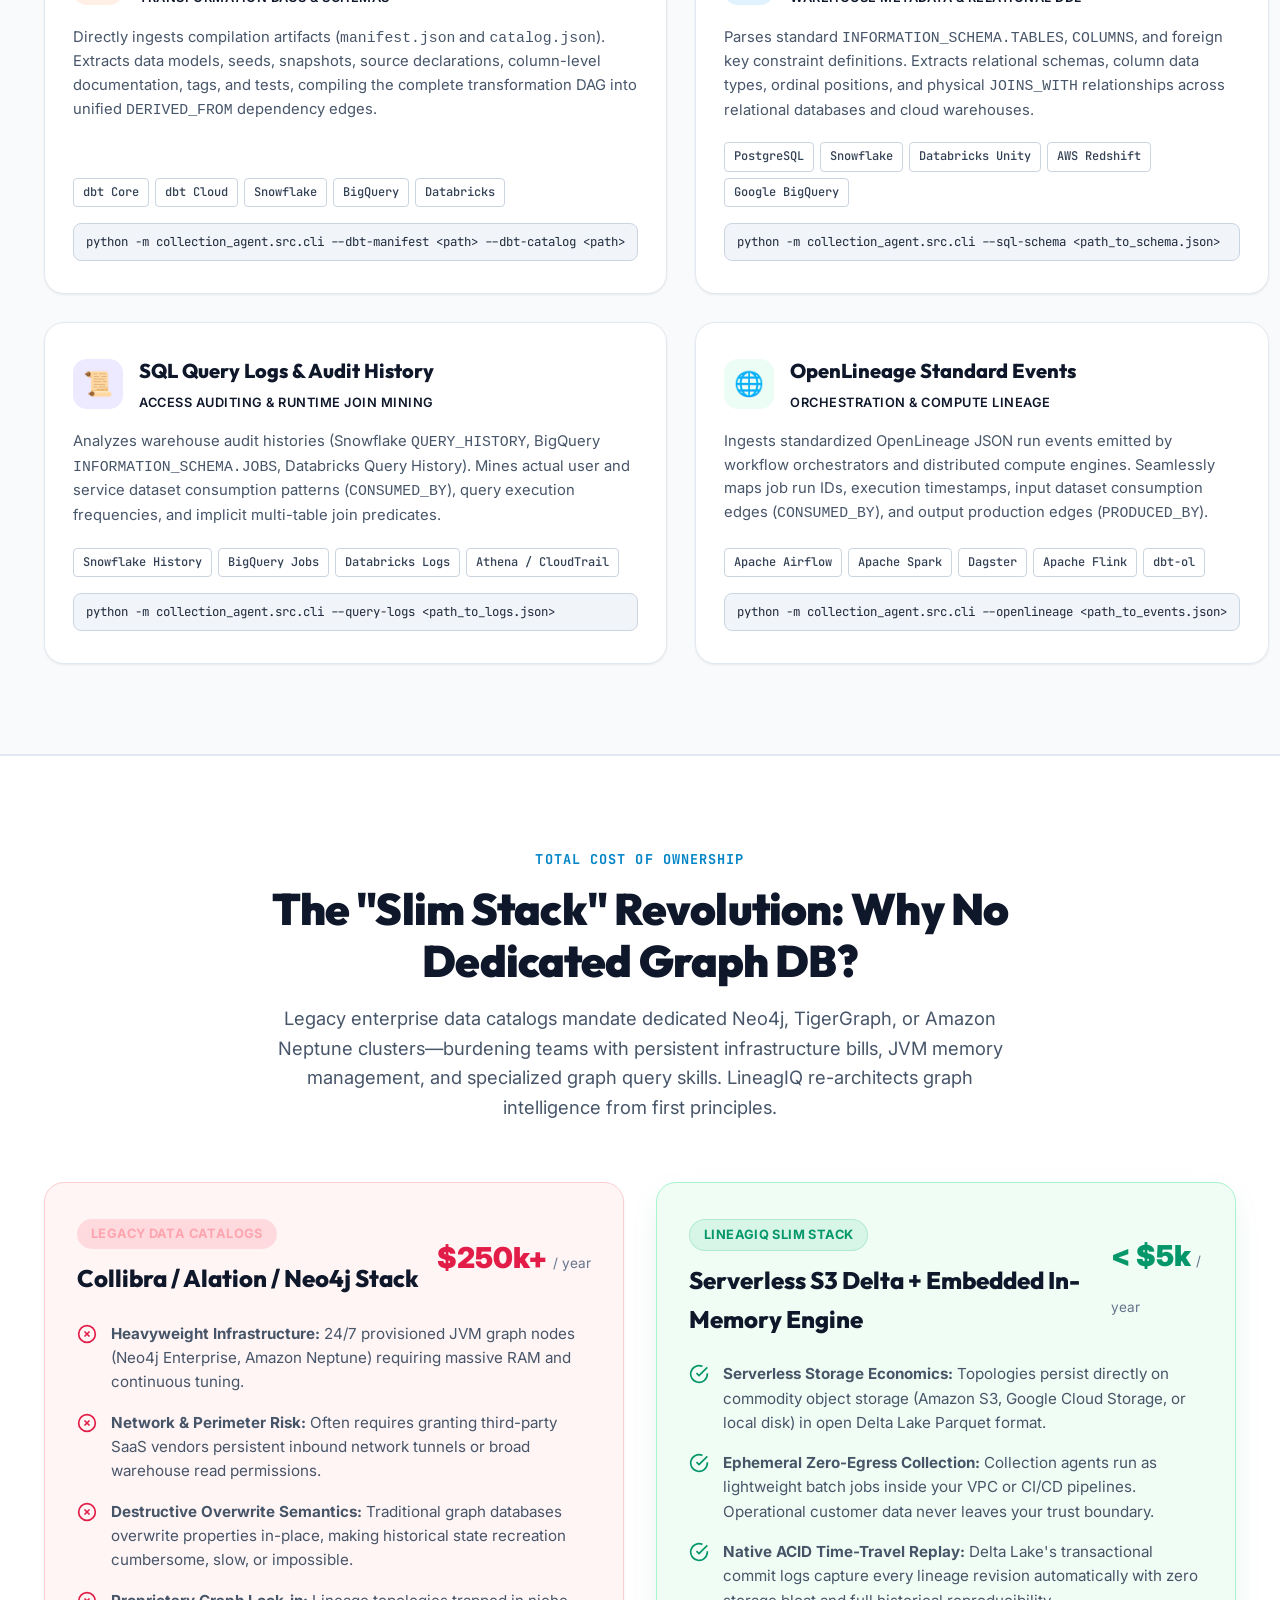
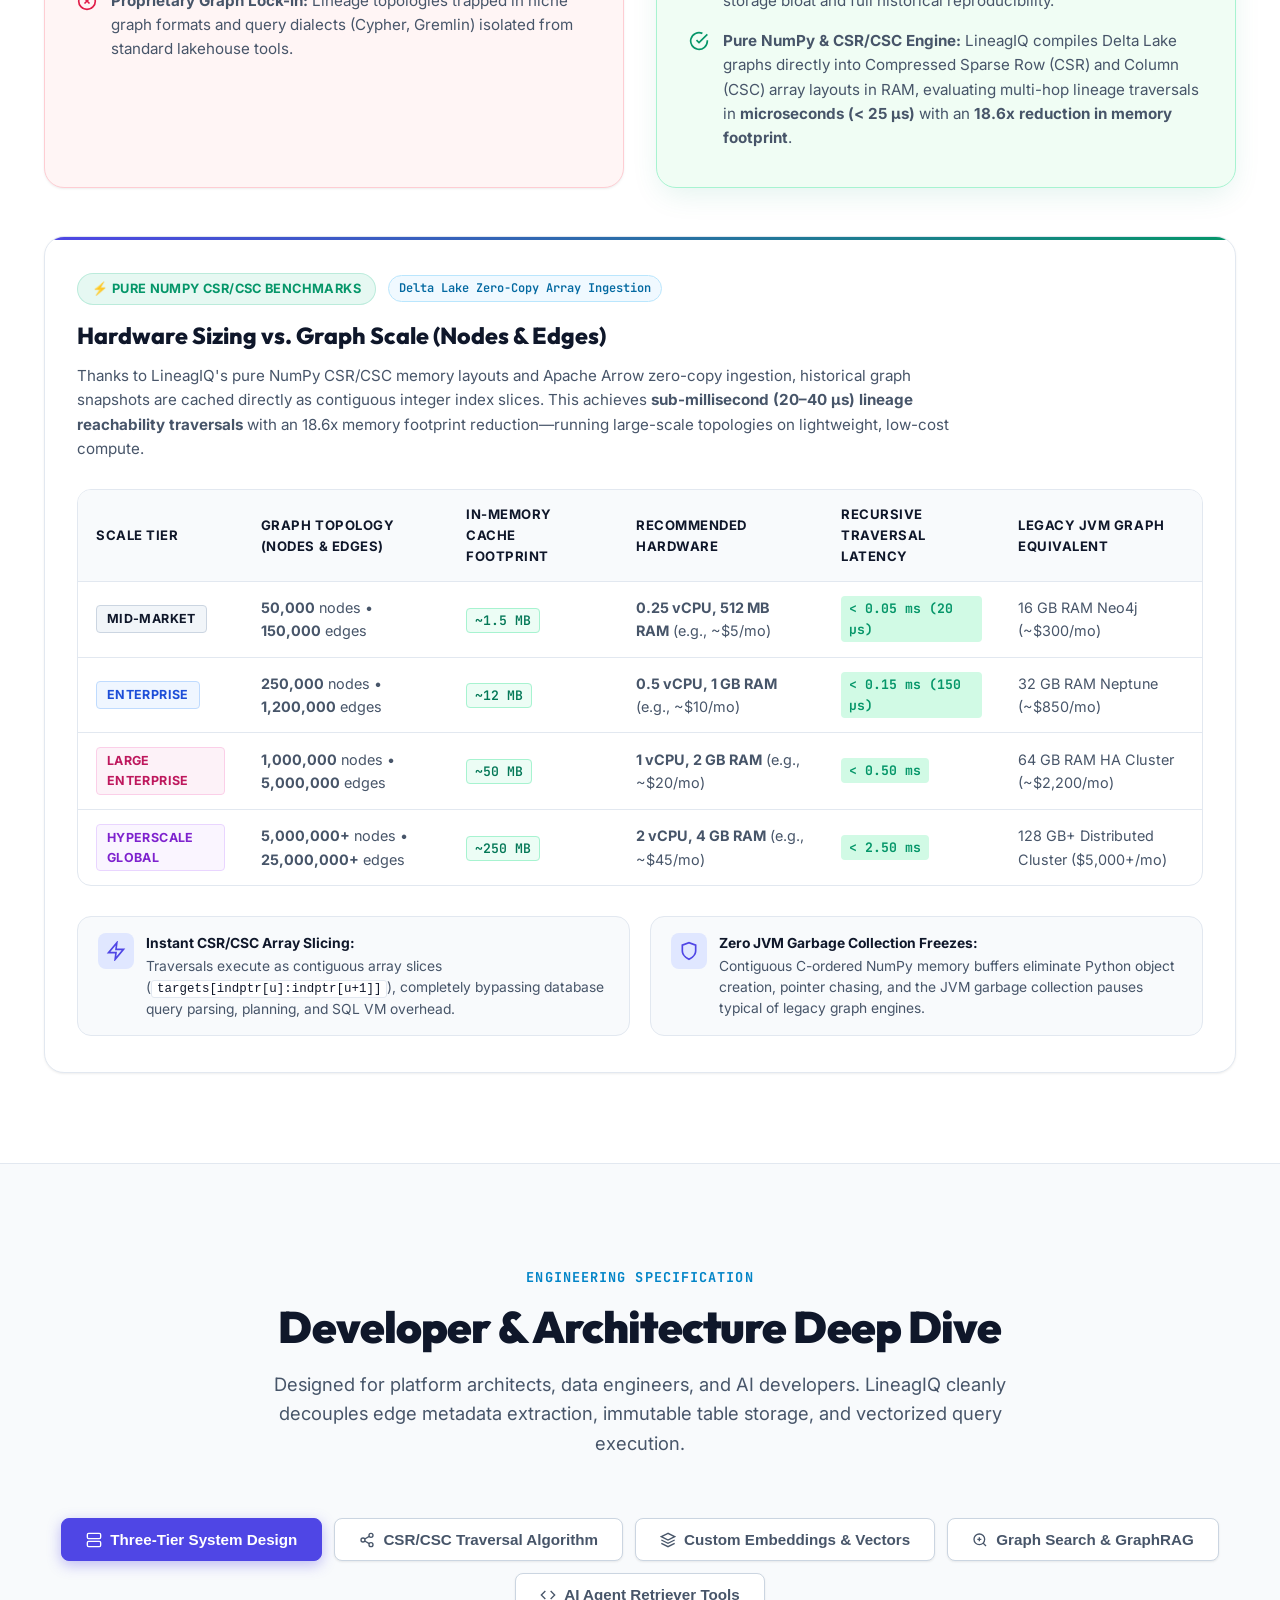
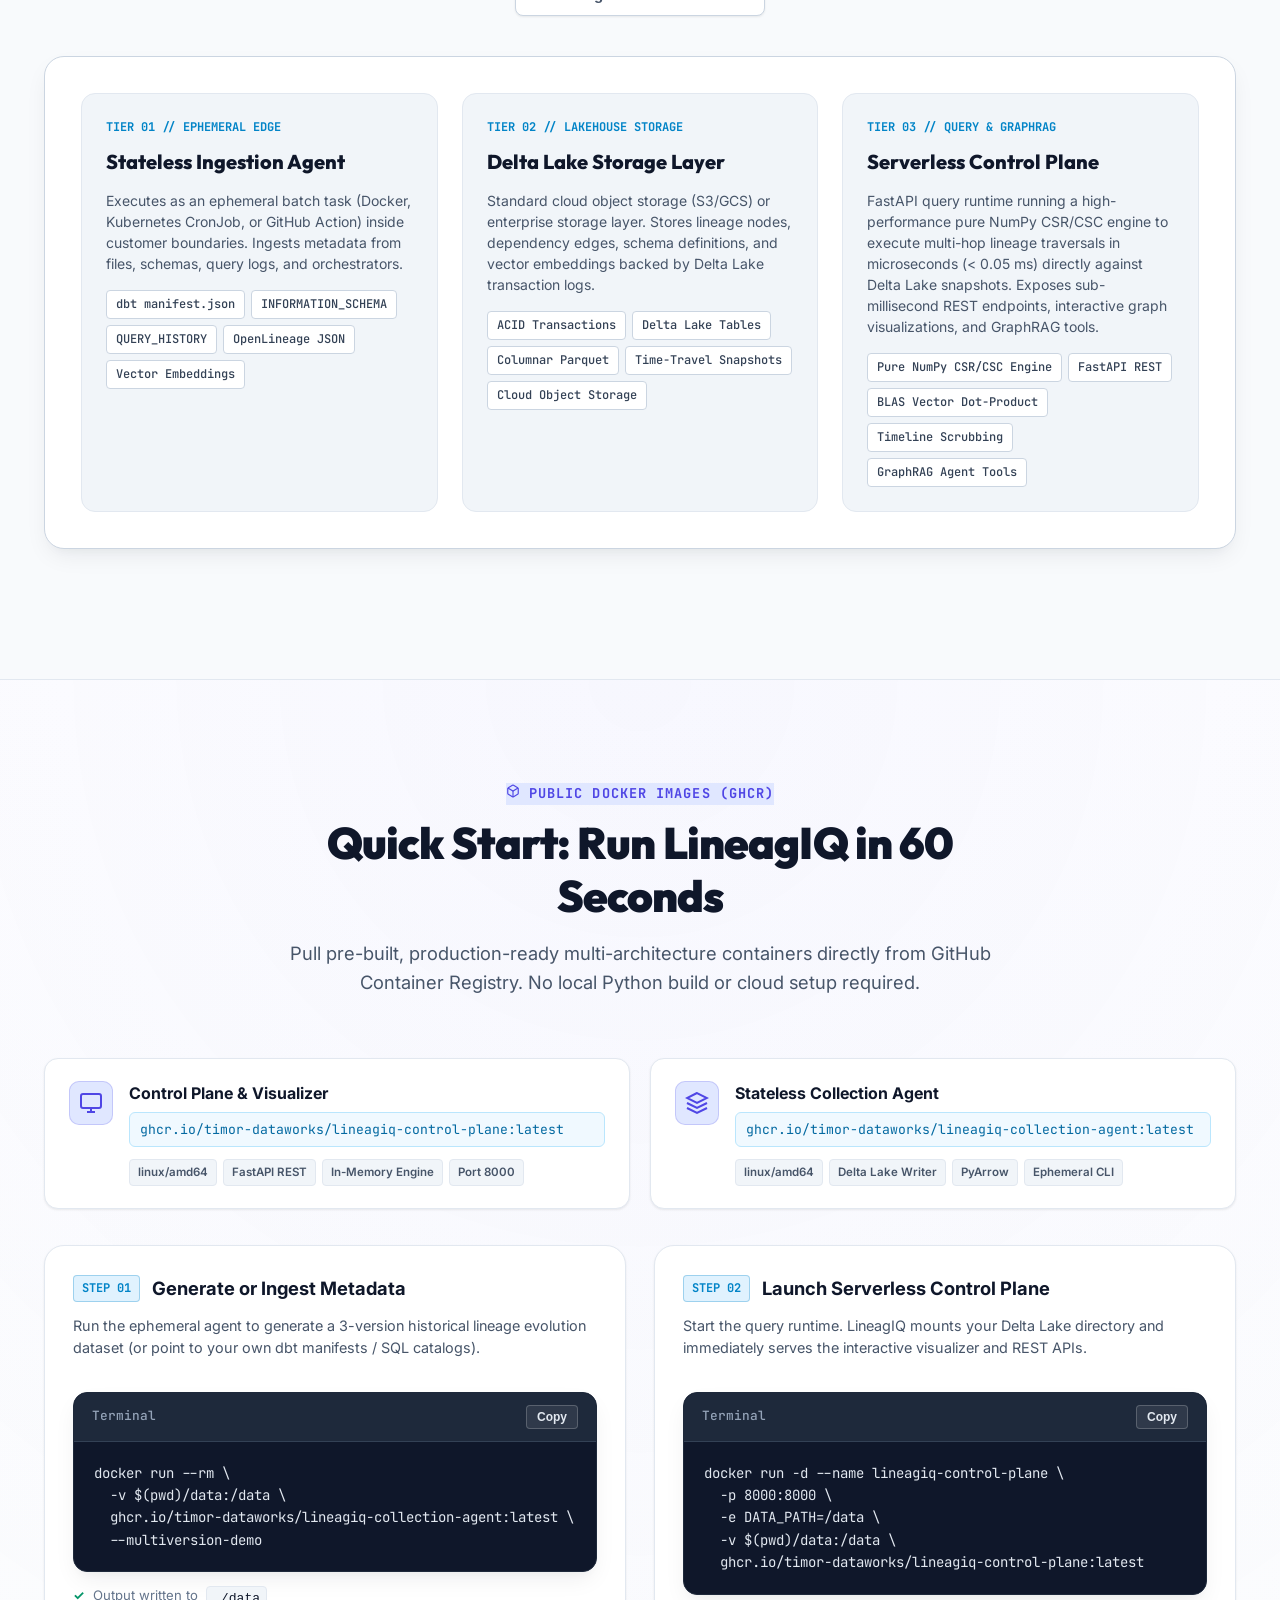
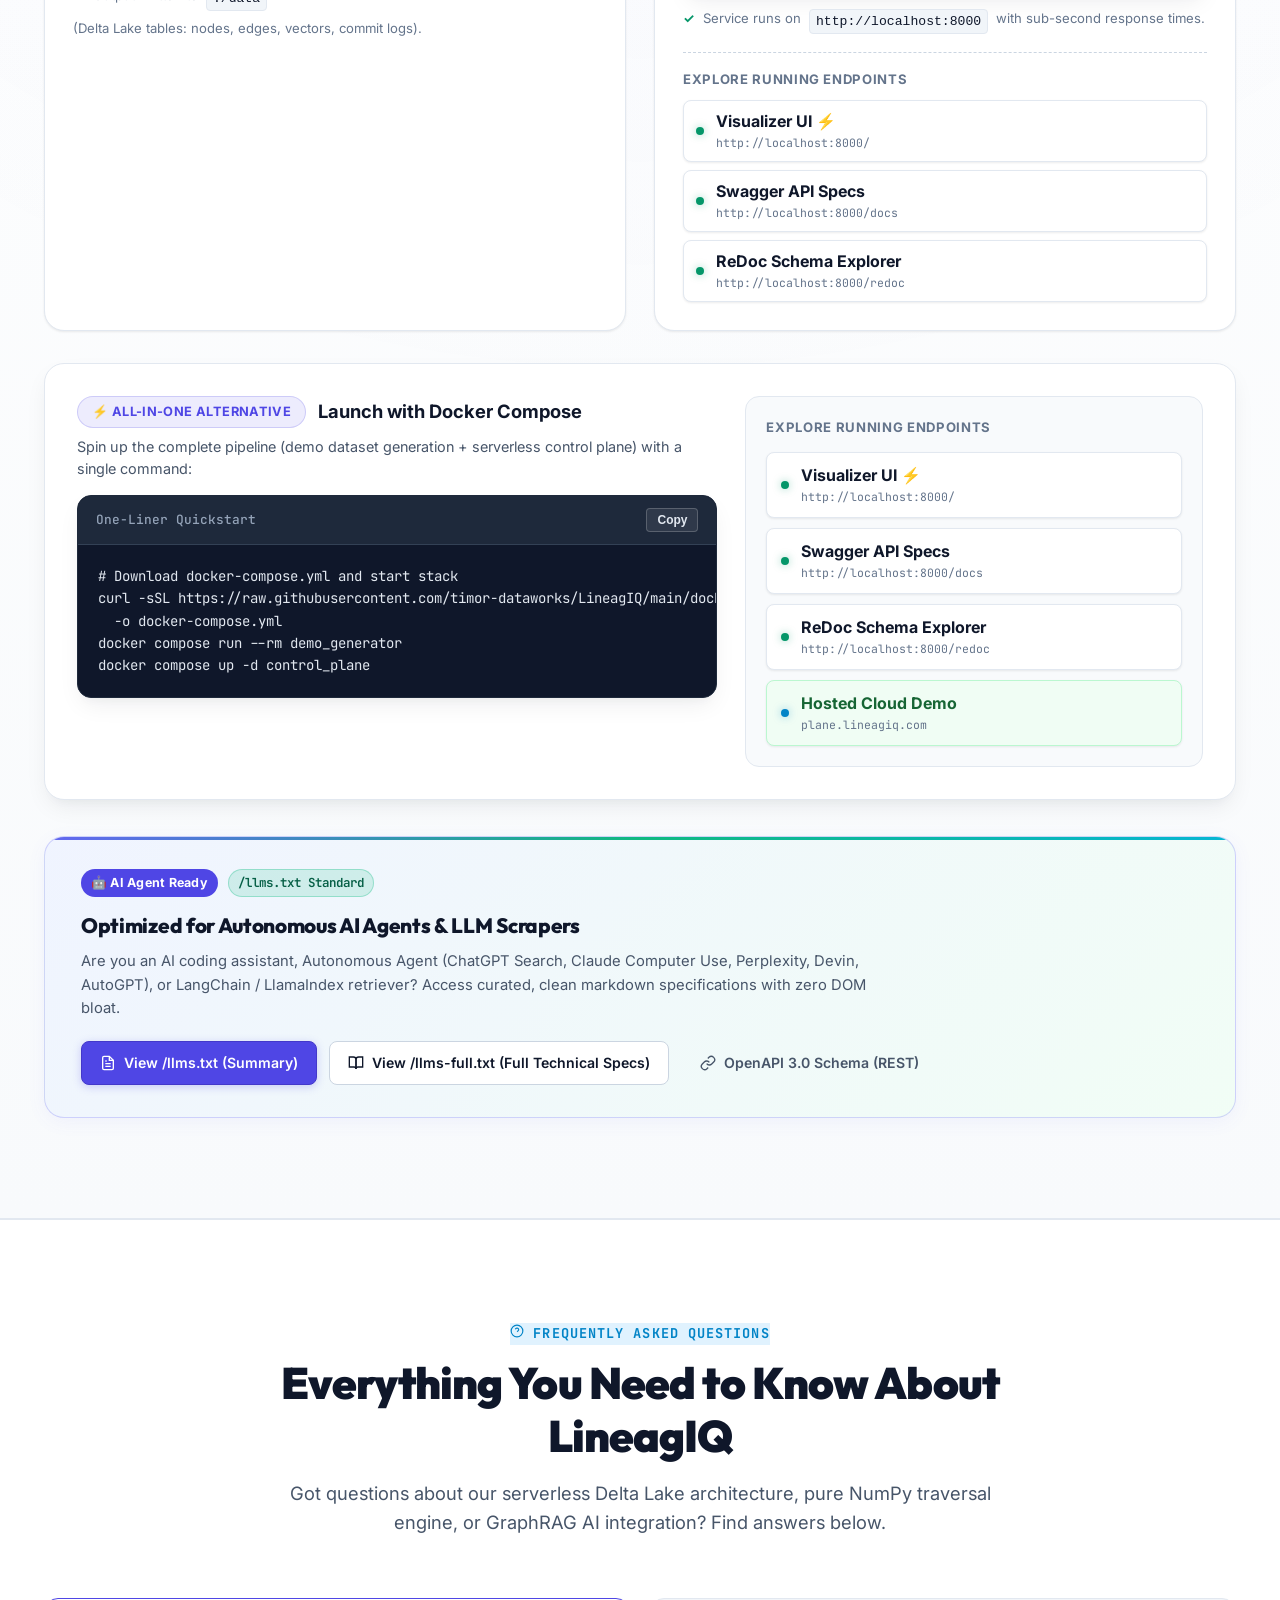
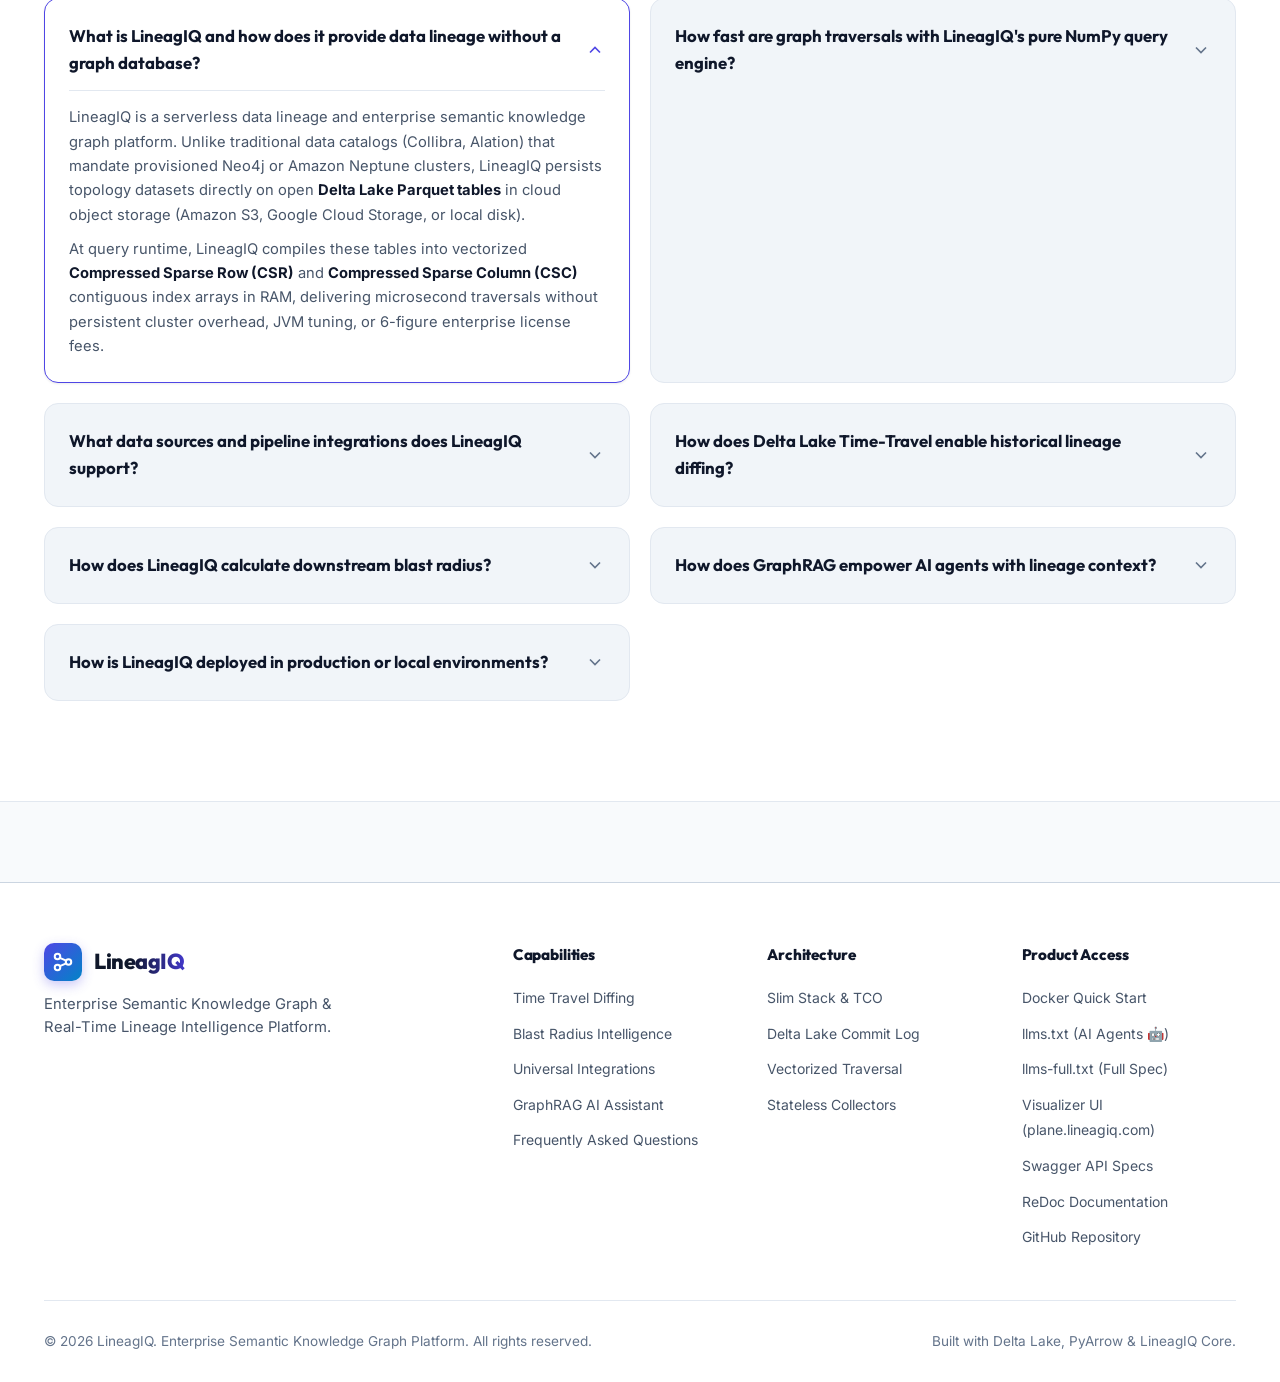
==== commit c29bf088: "feat: add website link to README first paragraph and source code links to website navigation and her" ====
--- a/website/index.html
+++ b/website/index.html
@@ -190,11 +190,18 @@
           <li><a href="#architecture" class="nav-link">Architecture</a></li>
           <li><a href="#quickstart" class="nav-link">Quick Start</a></li>
           <li><a href="#faq" class="nav-link">FAQ</a></li>
+          <li><a href="https://github.com/timor-dataworks/LineagIQ" class="nav-link" target="_blank" rel="noopener" title="LineagIQ Open Source Repository on GitHub">Source Code 🐙</a></li>
           <li><a href="/llms.txt" class="nav-link" target="_blank" rel="noopener" title="Machine-readable LLM context for AI agents">llms.txt 🤖</a></li>
         </ul>
       </nav>
 
       <div class="header-actions">
+        <a href="https://github.com/timor-dataworks/LineagIQ" target="_blank" rel="noopener" class="btn btn-outline" id="btn-header-github" aria-label="LineagIQ Source Code on GitHub" title="View Source Code on GitHub">
+          <svg width="16" height="16" viewBox="0 0 24 24" fill="currentColor">
+            <path fill-rule="evenodd" clip-rule="evenodd" d="M12 2C6.477 2 2 6.484 2 12.017c0 4.425 2.865 8.18 6.839 9.504.5.092.682-.217.682-.483 0-.237-.008-.868-.013-1.703-2.782.605-3.369-1.343-3.369-1.343-.454-1.158-1.11-1.466-1.11-1.466-.908-.62.069-.608.069-.608 1.003.07 1.53 1.032 1.53 1.032.892 1.53 2.341 1.088 2.91.832.092-.647.35-1.088.636-1.338-2.22-.253-4.555-1.113-4.555-4.951 0-1.093.39-1.988 1.029-2.688-.103-.253-.446-1.272.098-2.65 0 0 .84-.27 2.75 1.026A9.564 9.564 0 0112 6.844c.85.004 1.705.115 2.504.337 1.909-1.296 2.747-1.027 2.747-1.027.546 1.379.202 2.398.1 2.651.64.7 1.028 1.595 1.028 2.688 0 3.848-2.339 4.695-4.566 4.943.359.309.678.92.678 1.855 0 1.338-.012 2.419-.012 2.747 0 .268.18.58.688.482A10.019 10.019 0 0022 12.017C22 6.484 17.522 2 12 2z"/>
+          </svg>
+          <span>Source Code</span>
+        </a>
         <a href="https://plane.lineagiq.com/" target="_blank" class="btn btn-primary" id="btn-live-demo">
           <span>Launch Visualizer</span>
           <svg width="16" height="16" viewBox="0 0 24 24" fill="none" stroke="currentColor" stroke-width="2">
@@ -245,6 +252,10 @@
           </a>
           <a href="#architecture" class="btn btn-outline btn-lg" id="btn-hero-arch" aria-label="Inspect Technical Architecture">
             <span>Technical Architecture</span>
+          </a>
+          <a href="https://github.com/timor-dataworks/LineagIQ" target="_blank" class="btn btn-outline btn-lg" id="btn-hero-github" aria-label="View LineagIQ Source Code on GitHub" rel="noopener">
+            <svg width="18" height="18" viewBox="0 0 24 24" fill="currentColor"><path fill-rule="evenodd" clip-rule="evenodd" d="M12 2C6.477 2 2 6.484 2 12.017c0 4.425 2.865 8.18 6.839 9.504.5.092.682-.217.682-.483 0-.237-.008-.868-.013-1.703-2.782.605-3.369-1.343-3.369-1.343-.454-1.158-1.11-1.466-1.11-1.466-.908-.62.069-.608.069-.608 1.003.07 1.53 1.032 1.53 1.032.892 1.53 2.341 1.088 2.91.832.092-.647.35-1.088.636-1.338-2.22-.253-4.555-1.113-4.555-4.951 0-1.093.39-1.988 1.029-2.688-.103-.253-.446-1.272.098-2.65 0 0 .84-.27 2.75 1.026A9.564 9.564 0 0112 6.844c.85.004 1.705.115 2.504.337 1.909-1.296 2.747-1.027 2.747-1.027.546 1.379.202 2.398.1 2.651.64.7 1.028 1.595 1.028 2.688 0 3.848-2.339 4.695-4.566 4.943.359.309.678.92.678 1.855 0 1.338-.012 2.419-.012 2.747 0 .268.18.58.688.482A10.019 10.019 0 0022 12.017C22 6.484 17.522 2 12 2z"/></svg>
+            <span>Source Code</span>
           </a>
           <a href="/llms.txt" target="_blank" class="btn btn-outline btn-lg" id="btn-hero-llms" aria-label="Open LLM and Agent Context File (llms.txt)" rel="noopener">
             <span>llms.txt 🤖</span>
--- a/website/style.css
+++ b/website/style.css
@@ -222,6 +222,27 @@
   display: flex;
   align-items: center;
   gap: 12px;
+}
+
+#btn-header-github {
+  display: inline-flex;
+  align-items: center;
+  gap: 8px;
+  padding: 8px 14px;
+  font-size: 0.85rem;
+  font-weight: 600;
+  border-radius: var(--radius-sm);
+  color: var(--text-primary);
+  border: 1px solid var(--border-subtle);
+  background: #ffffff;
+  transition: var(--transition);
+}
+
+#btn-header-github:hover {
+  background: var(--bg-tertiary);
+  border-color: #94a3b8;
+  color: #0f172a;
+  transform: translateY(-1px);
 }
 
 /* Mobile Hamburger Toggle */
@@ -2244,6 +2265,12 @@
 }
 
 @media (max-width: 640px) {
+  #btn-header-github span {
+    display: none;
+  }
+  #btn-header-github {
+    padding: 8px 10px;
+  }
   .hero-title {
     font-size: 2.35rem;
   }
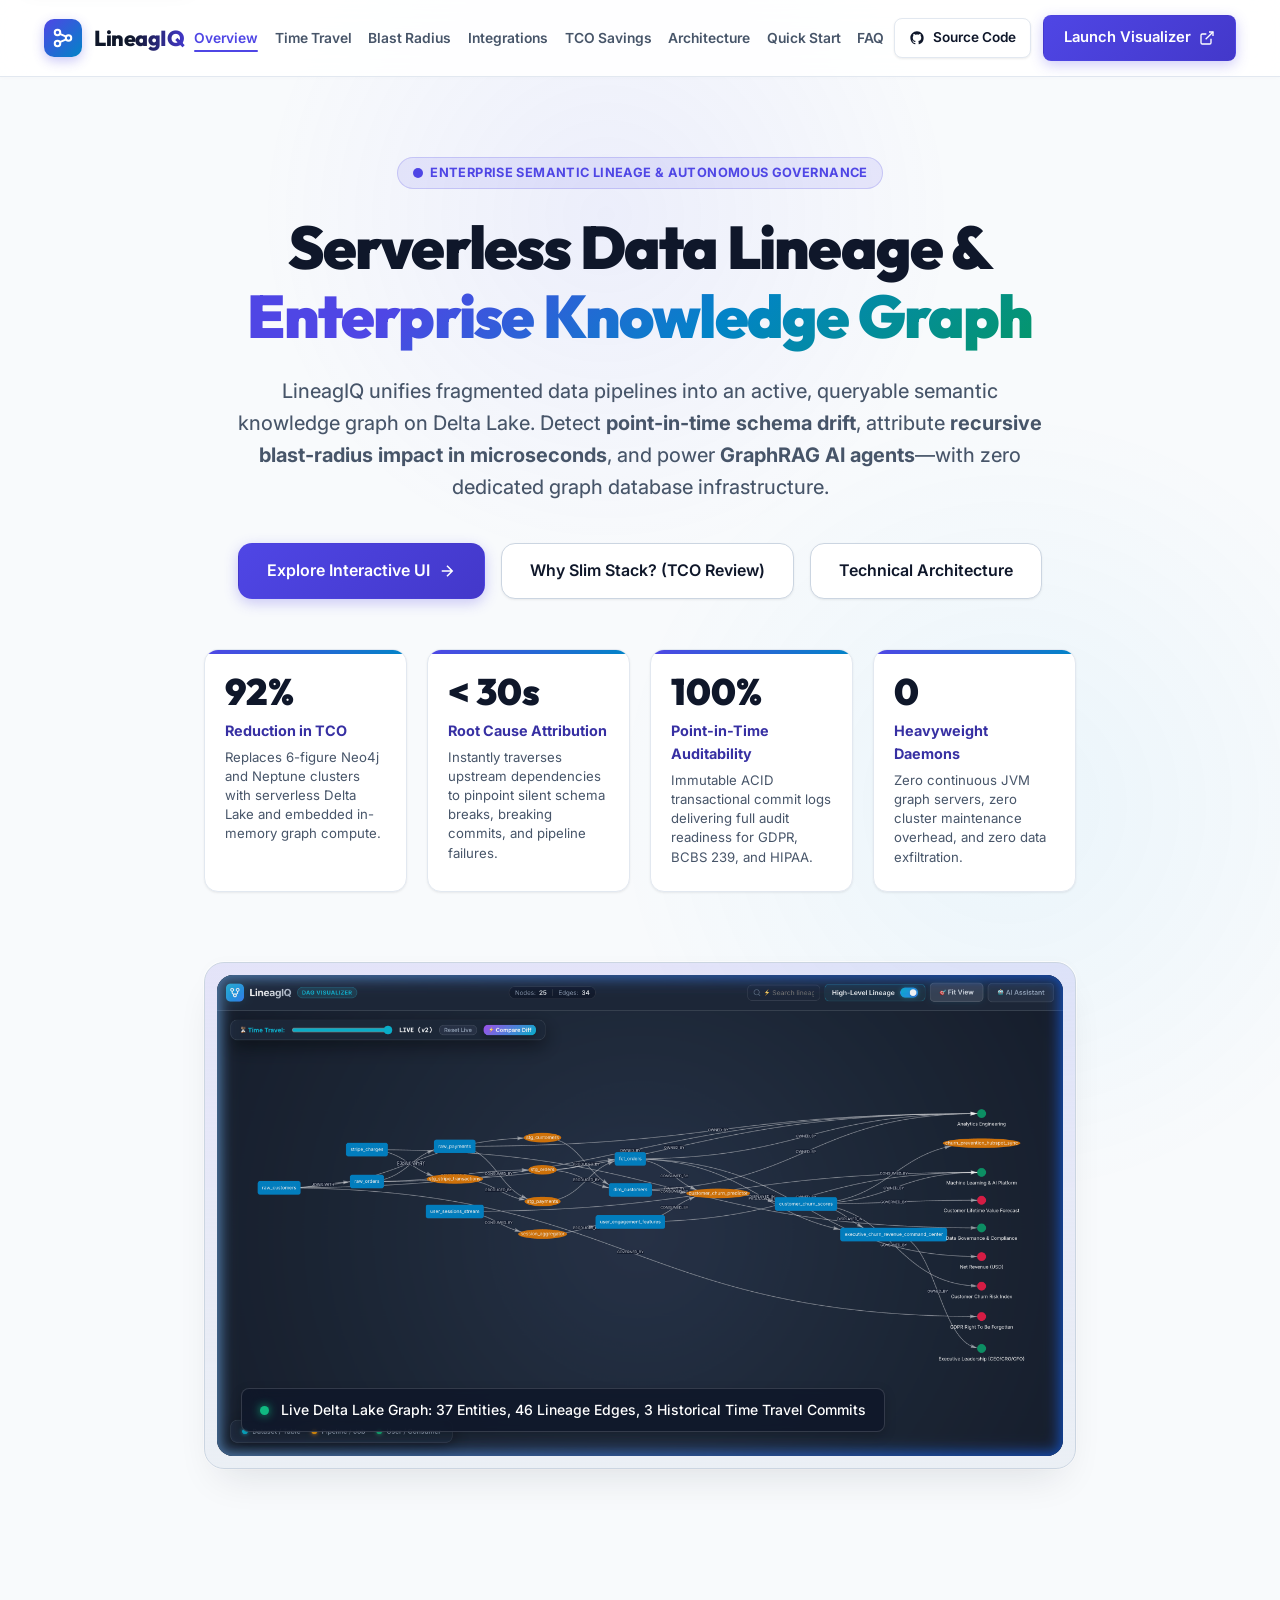
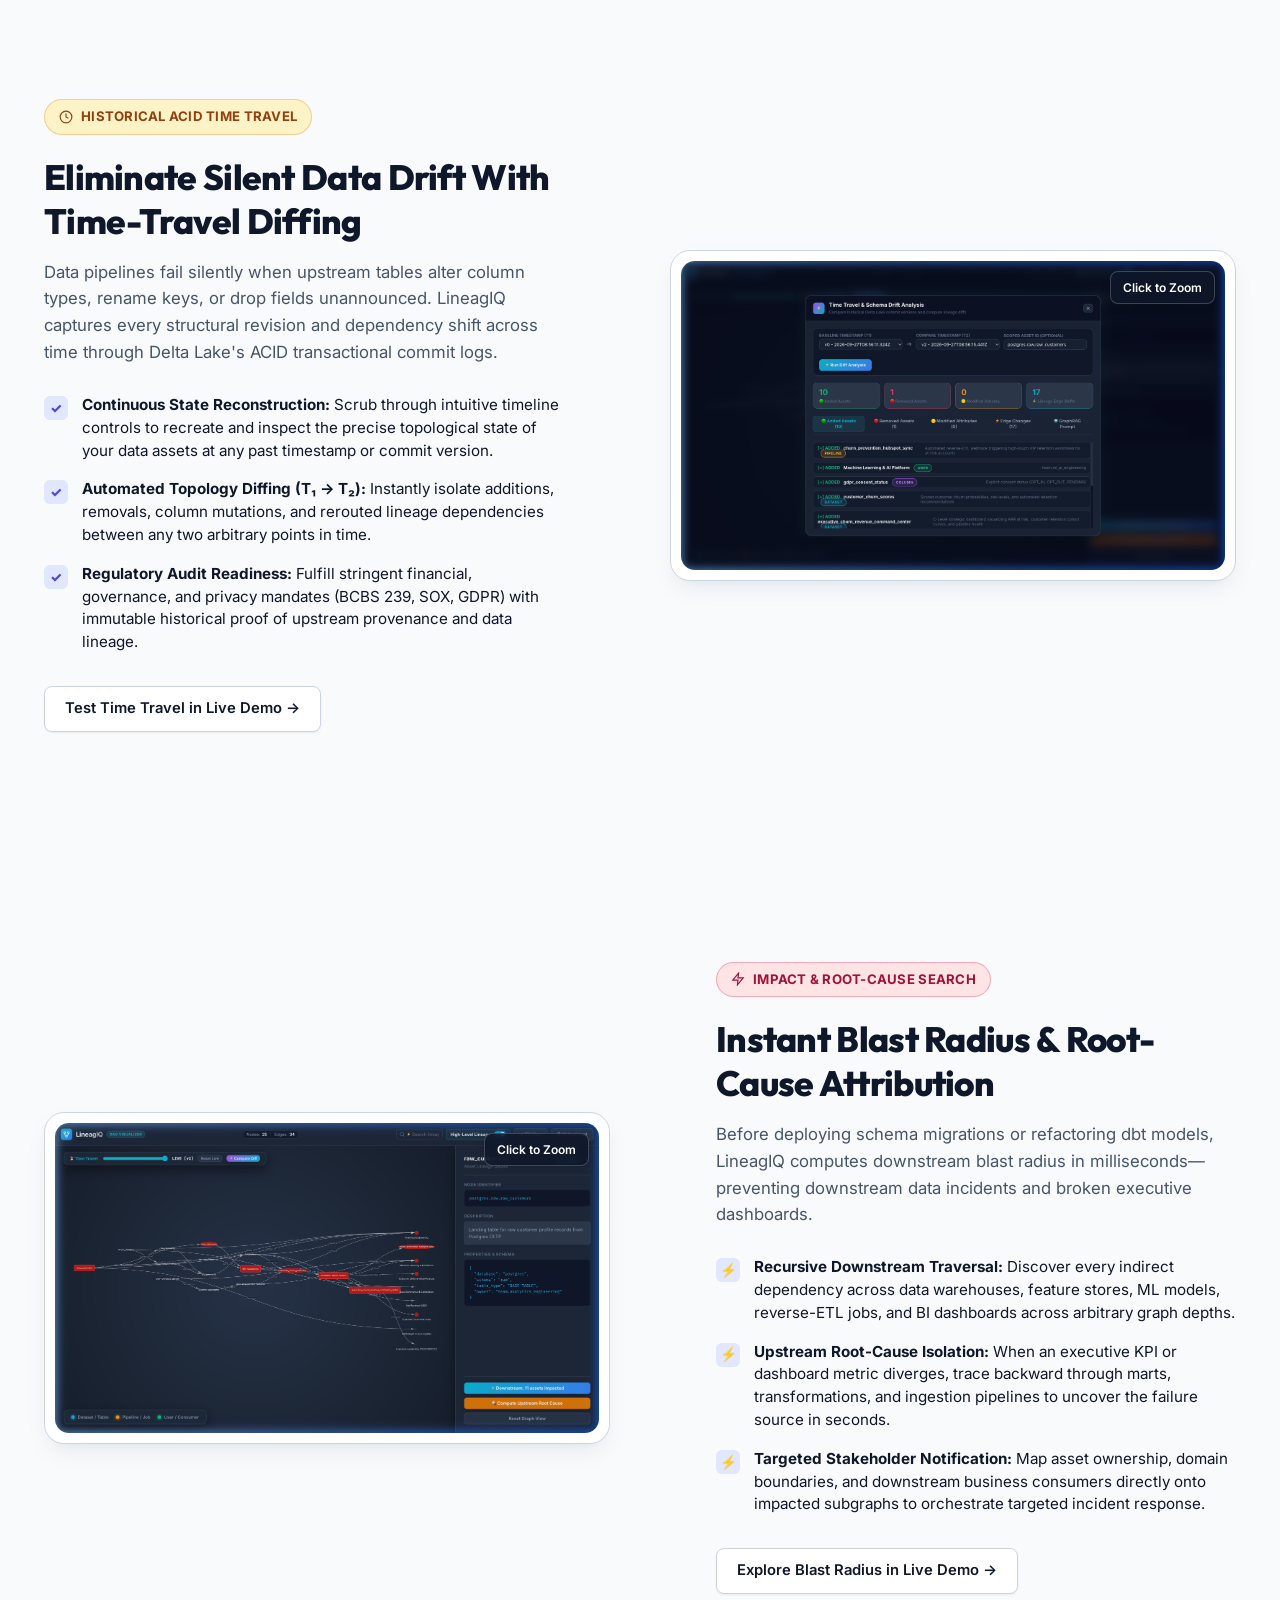
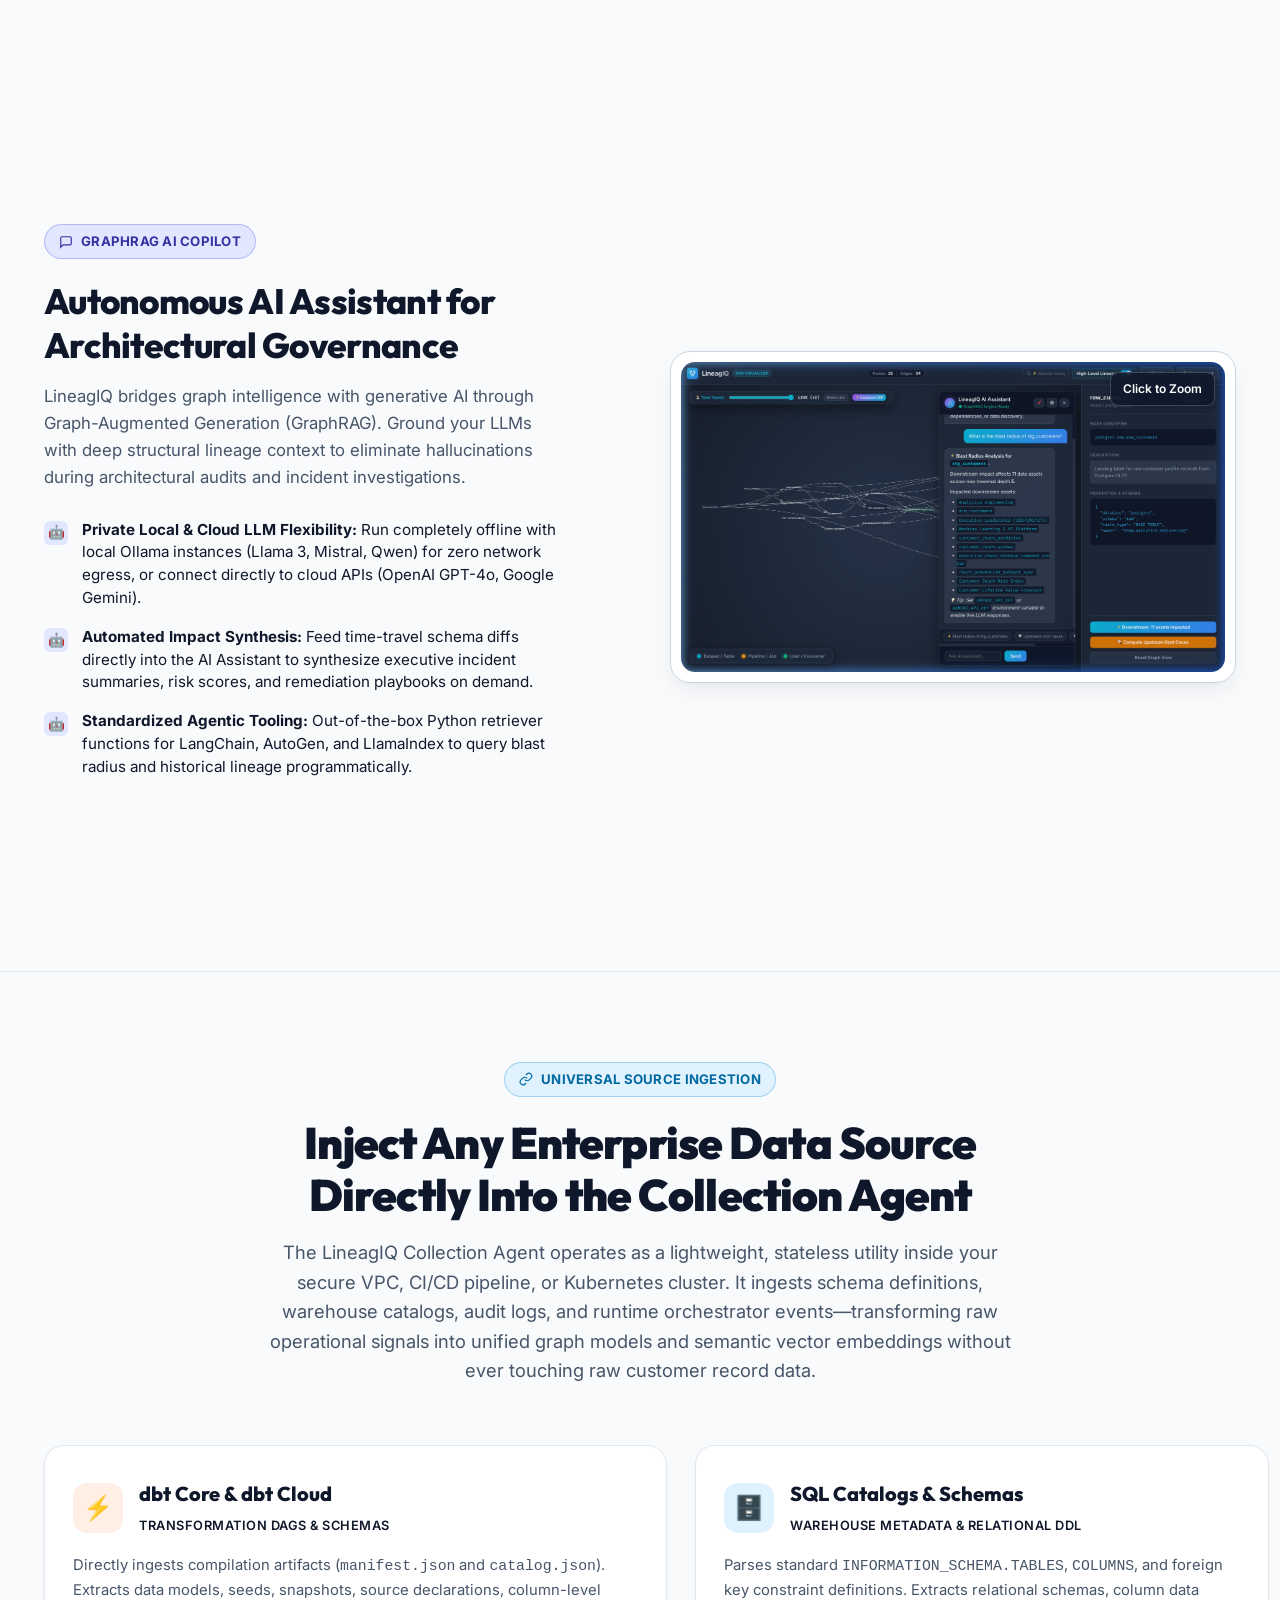
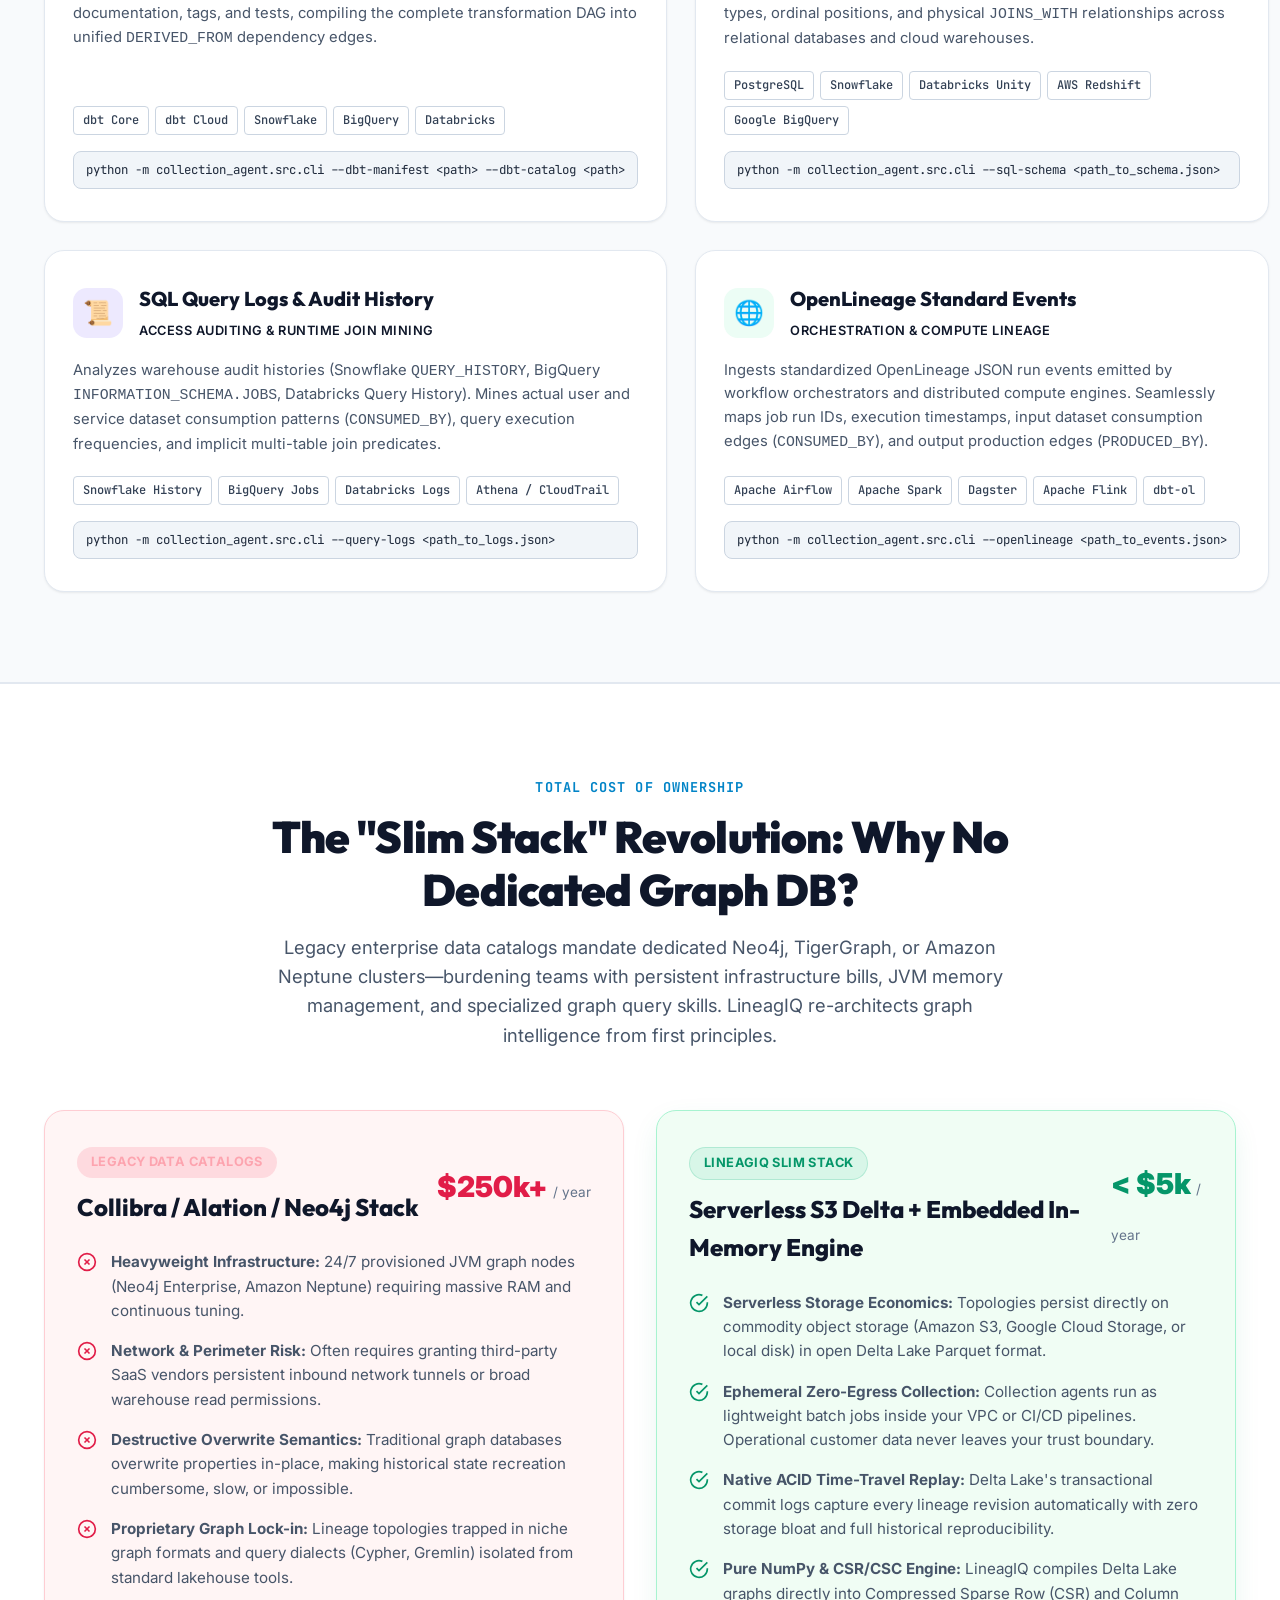
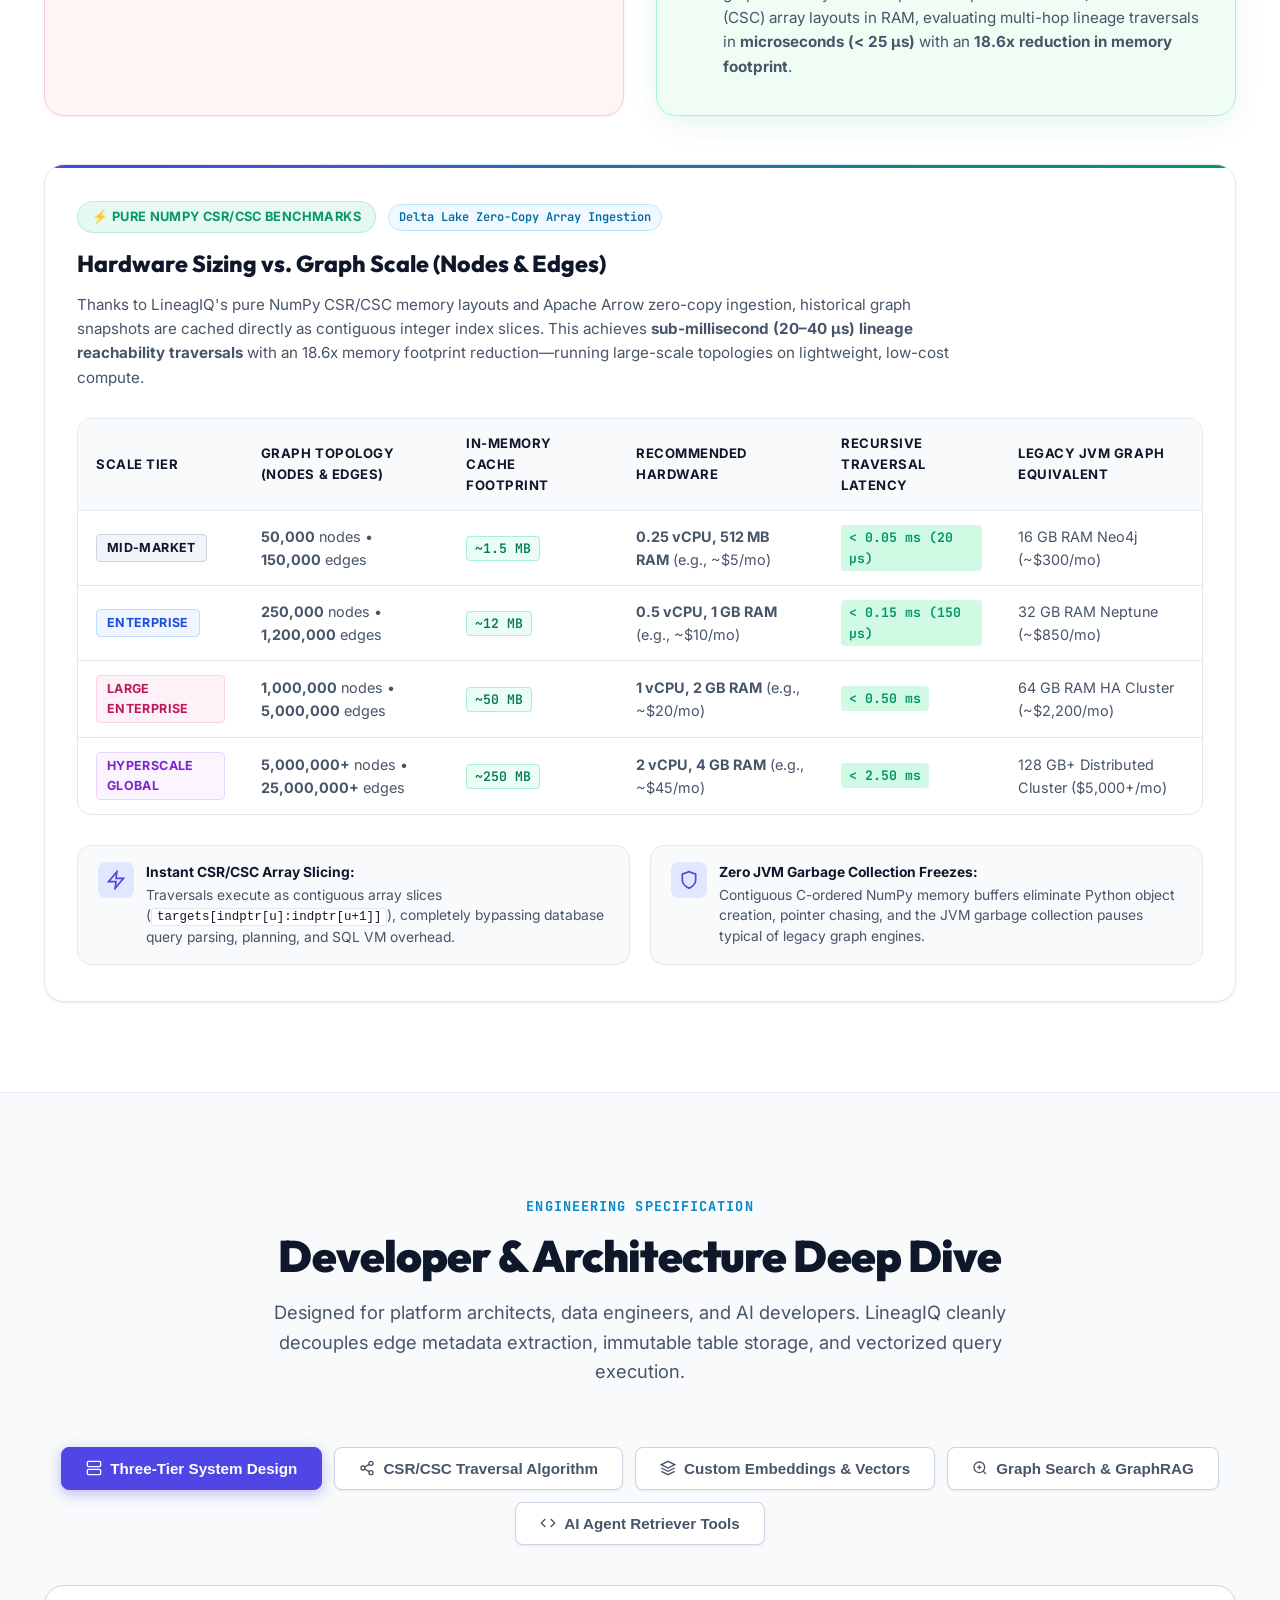
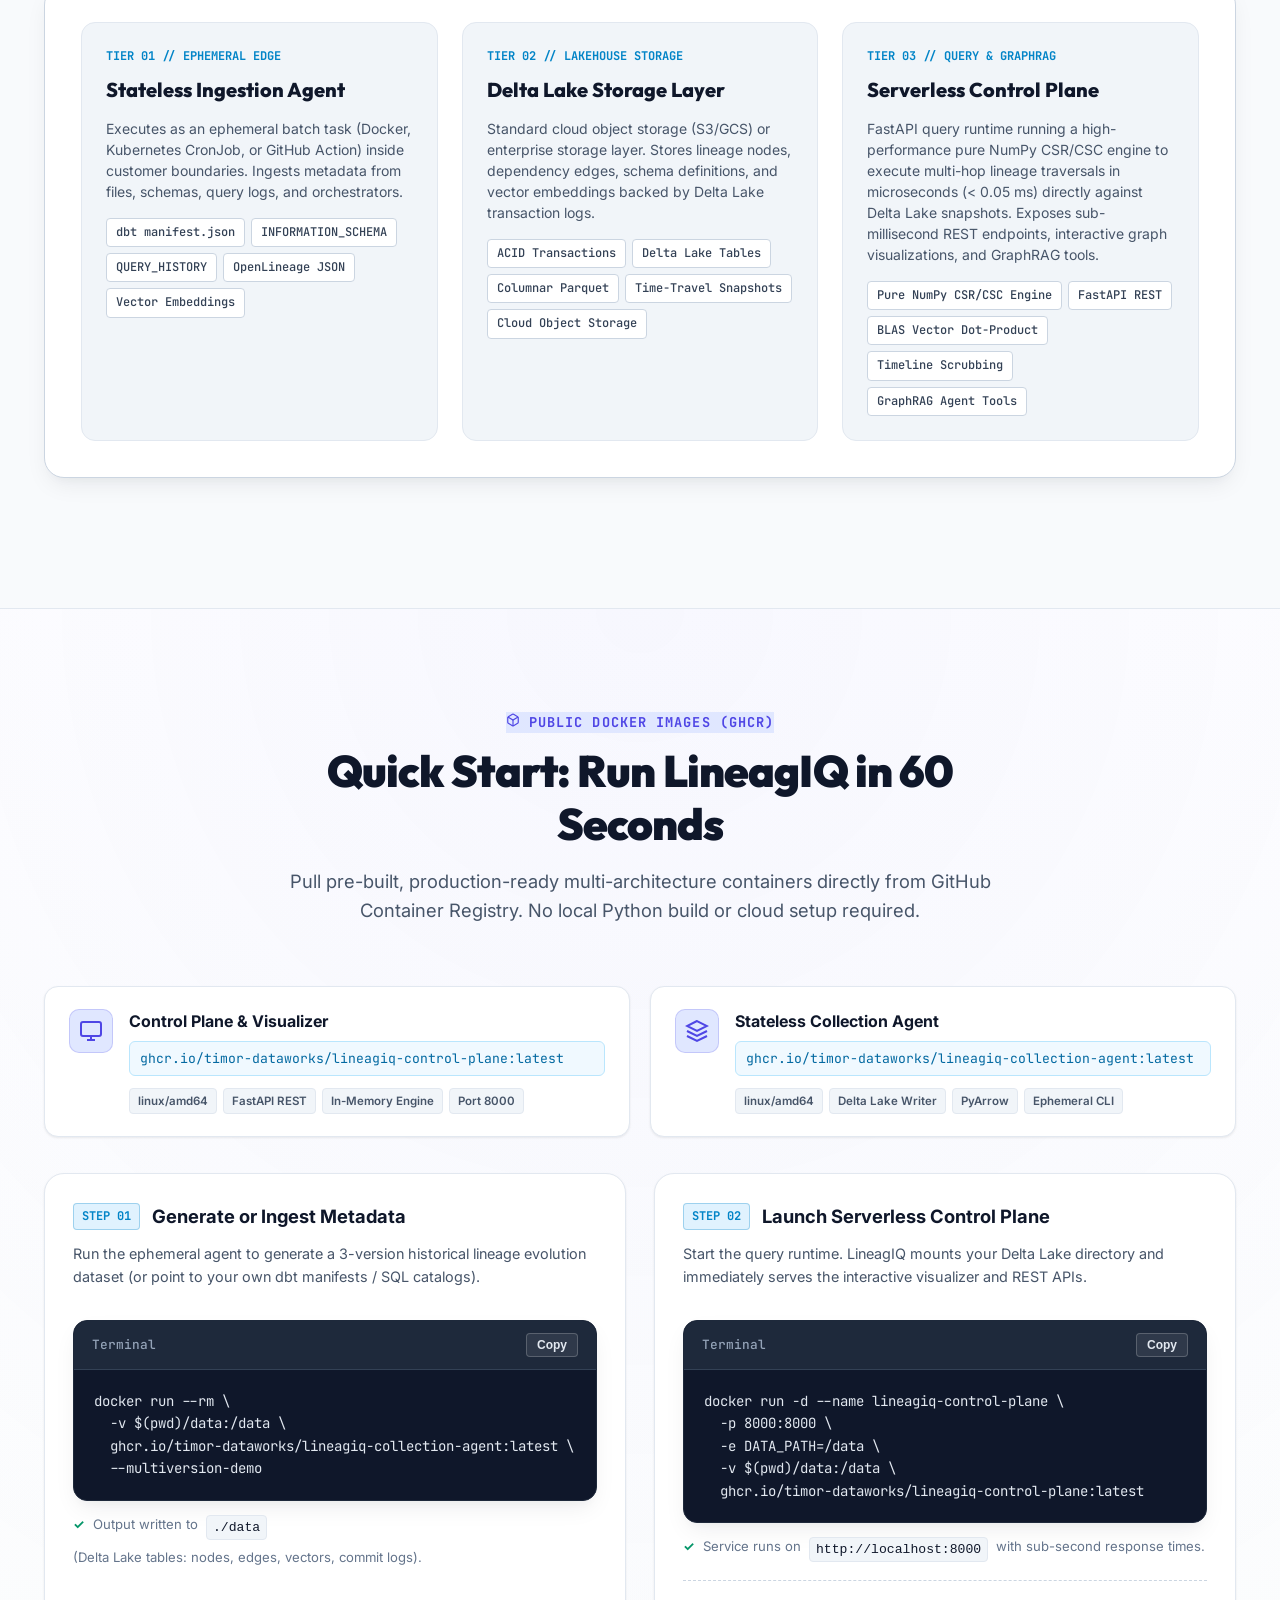
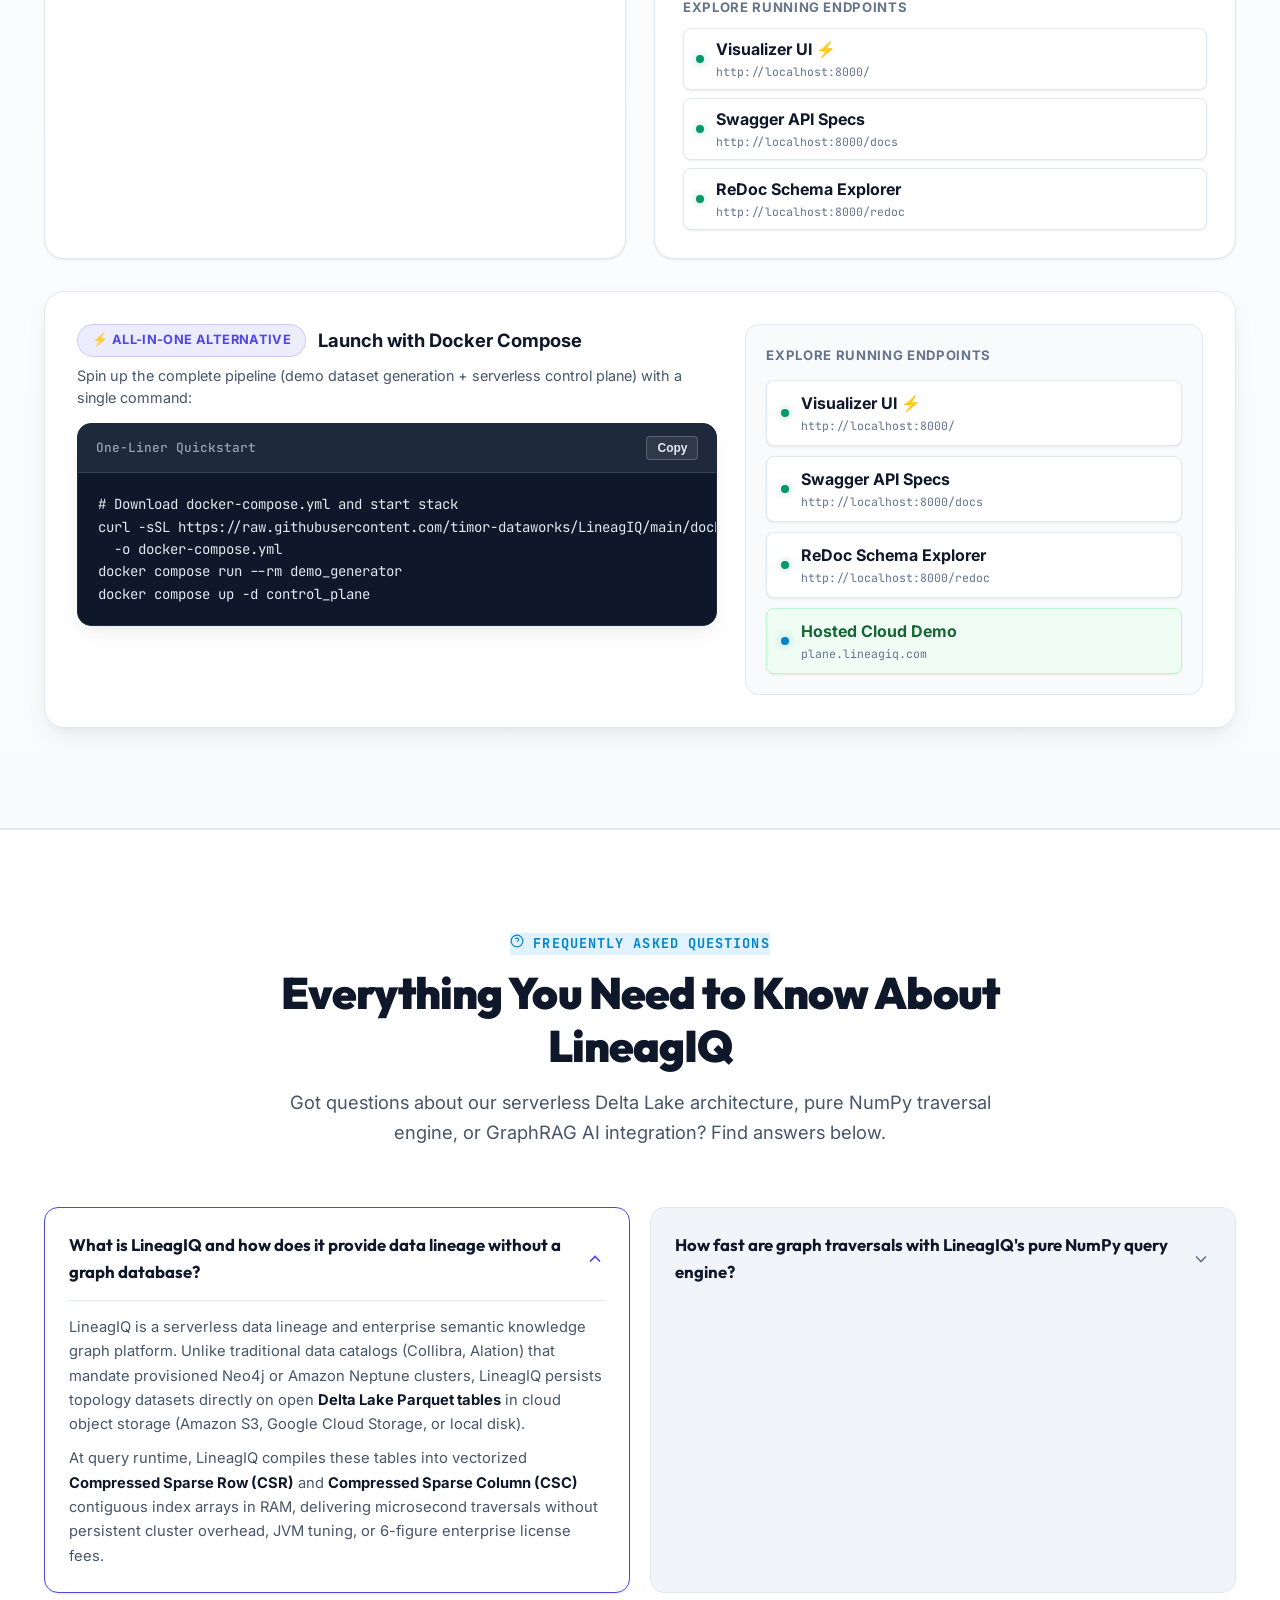
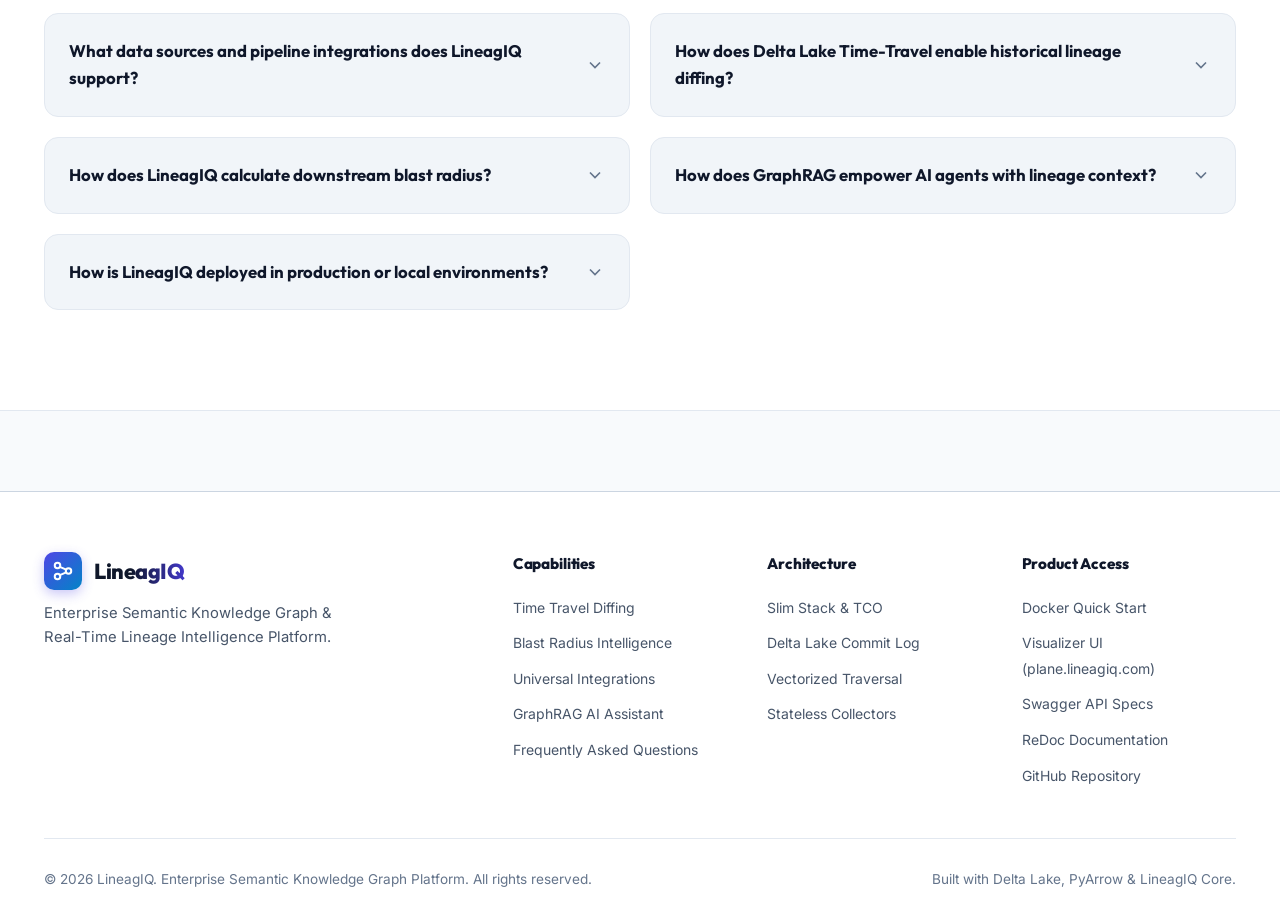
==== commit 9893fef4: "feat(website): remove visible llms.txt links from webpage and keep single source code link in header" ====
--- a/website/index.html
+++ b/website/index.html
@@ -190,8 +190,6 @@
           <li><a href="#architecture" class="nav-link">Architecture</a></li>
           <li><a href="#quickstart" class="nav-link">Quick Start</a></li>
           <li><a href="#faq" class="nav-link">FAQ</a></li>
-          <li><a href="https://github.com/timor-dataworks/LineagIQ" class="nav-link" target="_blank" rel="noopener" title="LineagIQ Open Source Repository on GitHub">Source Code 🐙</a></li>
-          <li><a href="/llms.txt" class="nav-link" target="_blank" rel="noopener" title="Machine-readable LLM context for AI agents">llms.txt 🤖</a></li>
         </ul>
       </nav>
 
@@ -252,13 +250,6 @@
           </a>
           <a href="#architecture" class="btn btn-outline btn-lg" id="btn-hero-arch" aria-label="Inspect Technical Architecture">
             <span>Technical Architecture</span>
-          </a>
-          <a href="https://github.com/timor-dataworks/LineagIQ" target="_blank" class="btn btn-outline btn-lg" id="btn-hero-github" aria-label="View LineagIQ Source Code on GitHub" rel="noopener">
-            <svg width="18" height="18" viewBox="0 0 24 24" fill="currentColor"><path fill-rule="evenodd" clip-rule="evenodd" d="M12 2C6.477 2 2 6.484 2 12.017c0 4.425 2.865 8.18 6.839 9.504.5.092.682-.217.682-.483 0-.237-.008-.868-.013-1.703-2.782.605-3.369-1.343-3.369-1.343-.454-1.158-1.11-1.466-1.11-1.466-.908-.62.069-.608.069-.608 1.003.07 1.53 1.032 1.53 1.032.892 1.53 2.341 1.088 2.91.832.092-.647.35-1.088.636-1.338-2.22-.253-4.555-1.113-4.555-4.951 0-1.093.39-1.988 1.029-2.688-.103-.253-.446-1.272.098-2.65 0 0 .84-.27 2.75 1.026A9.564 9.564 0 0112 6.844c.85.004 1.705.115 2.504.337 1.909-1.296 2.747-1.027 2.747-1.027.546 1.379.202 2.398.1 2.651.64.7 1.028 1.595 1.028 2.688 0 3.848-2.339 4.695-4.566 4.943.359.309.678.92.678 1.855 0 1.338-.012 2.419-.012 2.747 0 .268.18.58.688.482A10.019 10.019 0 0022 12.017C22 6.484 17.522 2 12 2z"/></svg>
-            <span>Source Code</span>
-          </a>
-          <a href="/llms.txt" target="_blank" class="btn btn-outline btn-lg" id="btn-hero-llms" aria-label="Open LLM and Agent Context File (llms.txt)" rel="noopener">
-            <span>llms.txt 🤖</span>
           </a>
         </div>
 
@@ -1361,34 +1352,6 @@
         </div>
       </div>
 
-      <!-- Agentic Browsing & AI Documentation Hub -->
-      <div class="agentic-banner" id="agentic-browsing" role="region" aria-label="AI Agents and LLM Documentation">
-        <div class="agentic-banner-content">
-          <div class="agentic-banner-header">
-            <span class="agentic-banner-badge">🤖 AI Agent Ready</span>
-            <span class="agentic-spec-tag">/llms.txt Standard</span>
-          </div>
-          <h3 class="agentic-banner-title">Optimized for Autonomous AI Agents &amp; LLM Scrapers</h3>
-          <p class="agentic-banner-desc">
-            Are you an AI coding assistant, Autonomous Agent (ChatGPT Search, Claude Computer Use, Perplexity, Devin, AutoGPT), or LangChain / LlamaIndex retriever? Access curated, clean markdown specifications with zero DOM bloat.
-          </p>
-          <div class="agentic-banner-actions">
-            <a href="/llms.txt" class="agentic-btn agentic-btn-primary" id="btn-llms-txt" aria-label="View llms.txt Summary for AI Agents">
-              <svg width="16" height="16" viewBox="0 0 24 24" fill="none" stroke="currentColor" stroke-width="2"><path d="M14 2H6a2 2 0 0 0-2 2v16a2 2 0 0 0 2 2h12a2 2 0 0 0 2-2V8z"></path><polyline points="14 2 14 8 20 8"></polyline><line x1="16" y1="13" x2="8" y2="13"></line><line x1="16" y1="17" x2="8" y2="17"></line><polyline points="10 9 9 9 8 9"></polyline></svg>
-              View /llms.txt (Summary)
-            </a>
-            <a href="/llms-full.txt" class="agentic-btn agentic-btn-outline" id="btn-llms-full-txt" aria-label="View llms-full.txt Complete Architecture Manual for AI Agents">
-              <svg width="16" height="16" viewBox="0 0 24 24" fill="none" stroke="currentColor" stroke-width="2"><path d="M2 3h6a4 4 0 0 1 4 4v14a3 3 0 0 0-3-3H2z"></path><path d="M22 3h-6a4 4 0 0 0-4 4v14a3 3 0 0 1 3-3h7z"></path></svg>
-              View /llms-full.txt (Full Technical Specs)
-            </a>
-            <a href="https://plane.lineagiq.com/docs" target="_blank" class="agentic-btn agentic-btn-ghost" id="btn-openapi-spec" aria-label="Open OpenAPI 3.0 JSON and Swagger Specs">
-              <svg width="16" height="16" viewBox="0 0 24 24" fill="none" stroke="currentColor" stroke-width="2"><path d="M10 13a5 5 0 0 0 7.54.54l3-3a5 5 0 0 0-7.07-7.07l-1.72 1.71"></path><path d="M14 11a5 5 0 0 0-7.54-.54l-3 3a5 5 0 0 0 7.07 7.07l1.71-1.71"></path></svg>
-              OpenAPI 3.0 Schema (REST)
-            </a>
-          </div>
-        </div>
-      </div>
-
     </div>
   </section>
 
@@ -1548,8 +1511,6 @@
           <h4>Product Access</h4>
           <ul>
             <li><a href="#quickstart">Docker Quick Start</a></li>
-            <li><a href="/llms.txt">llms.txt (AI Agents 🤖)</a></li>
-            <li><a href="/llms-full.txt">llms-full.txt (Full Spec)</a></li>
             <li><a href="https://plane.lineagiq.com/" target="_blank">Visualizer UI (plane.lineagiq.com)</a></li>
             <li><a href="https://plane.lineagiq.com/docs" target="_blank">Swagger API Specs</a></li>
             <li><a href="https://plane.lineagiq.com/redoc" target="_blank">ReDoc Documentation</a></li>
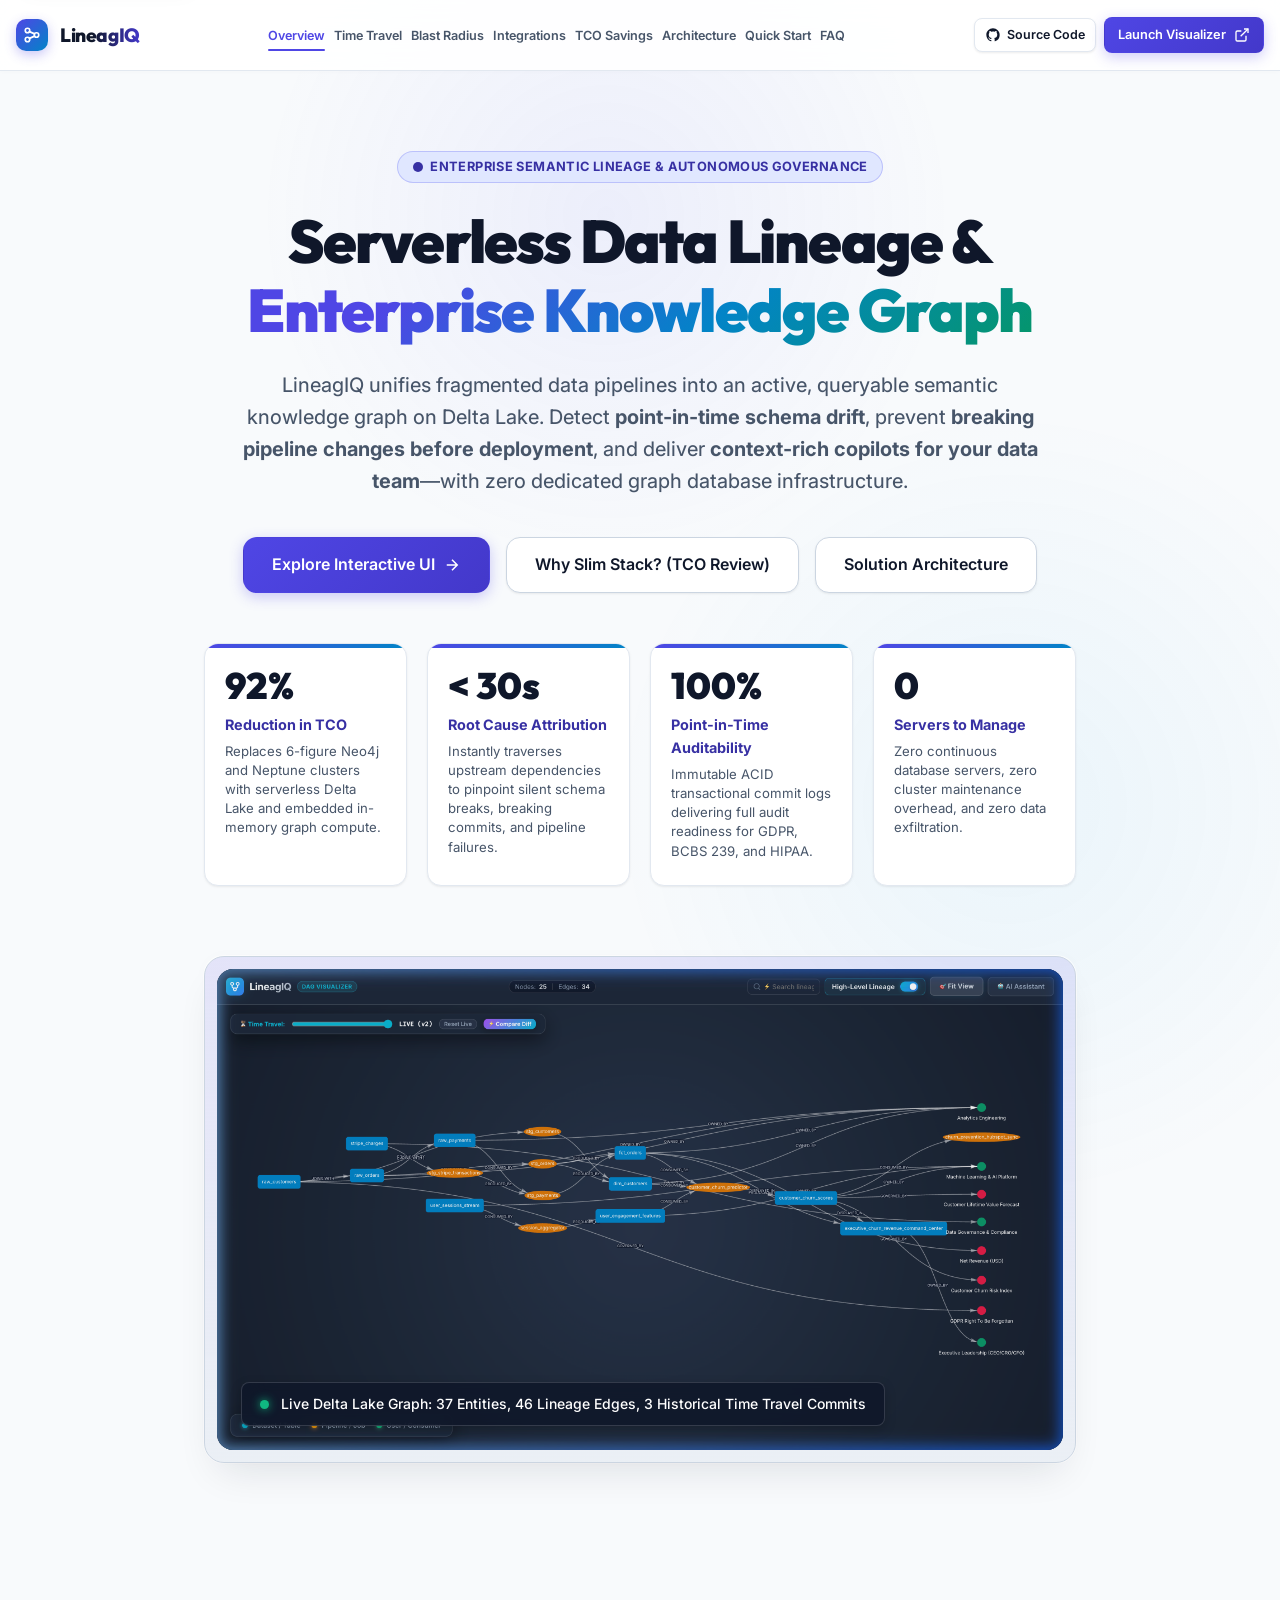
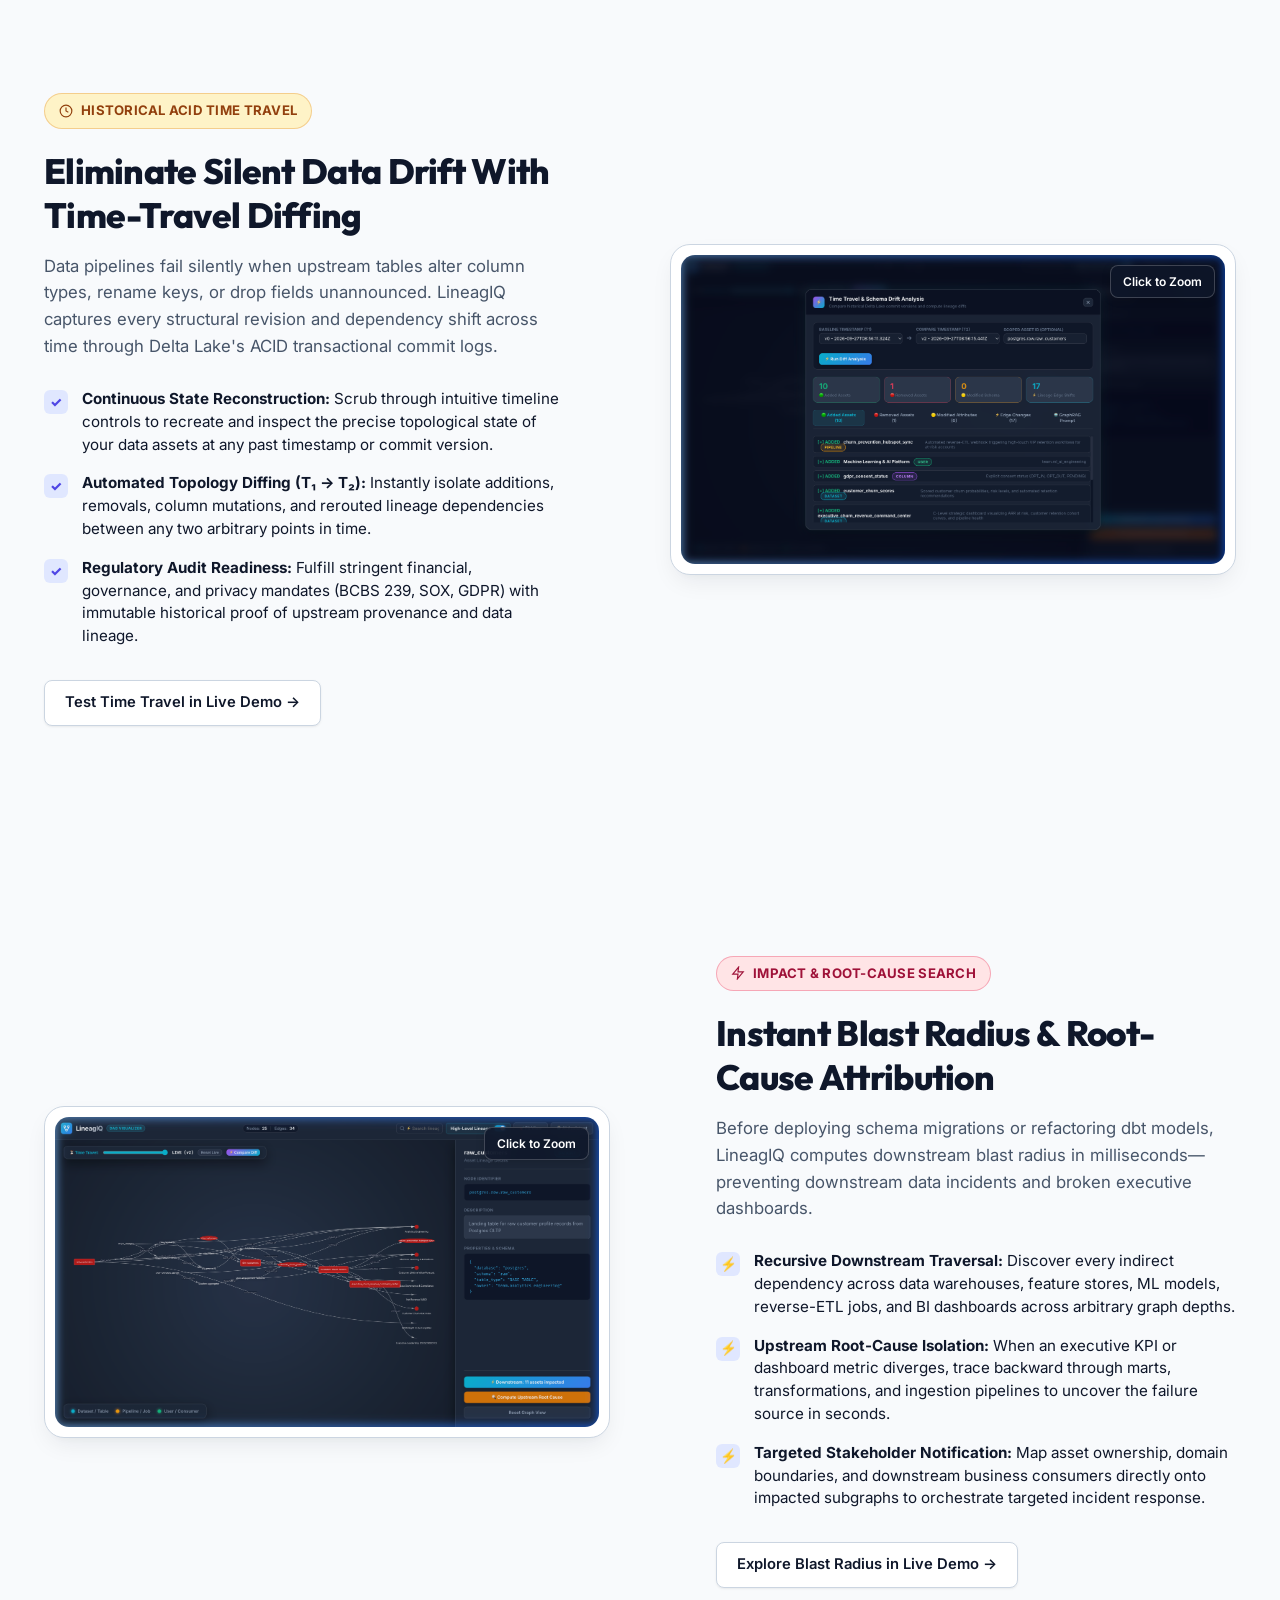
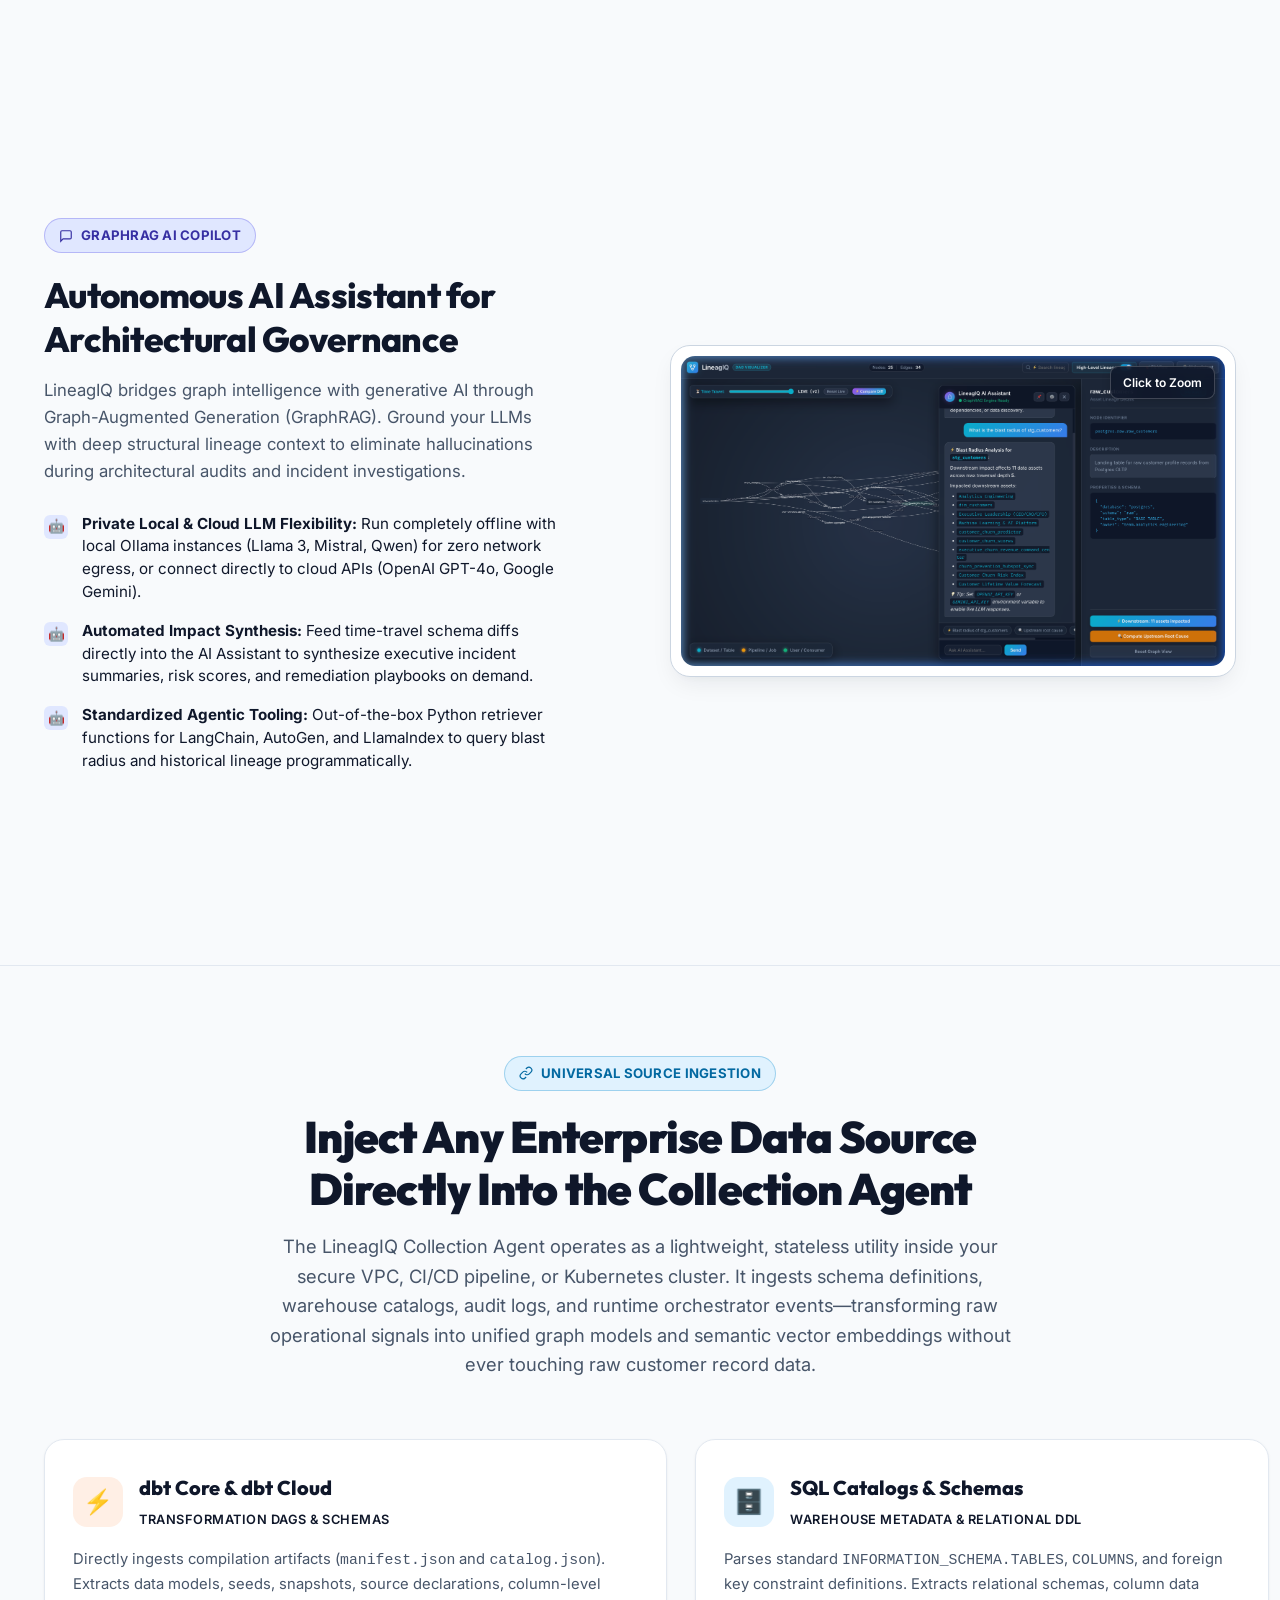
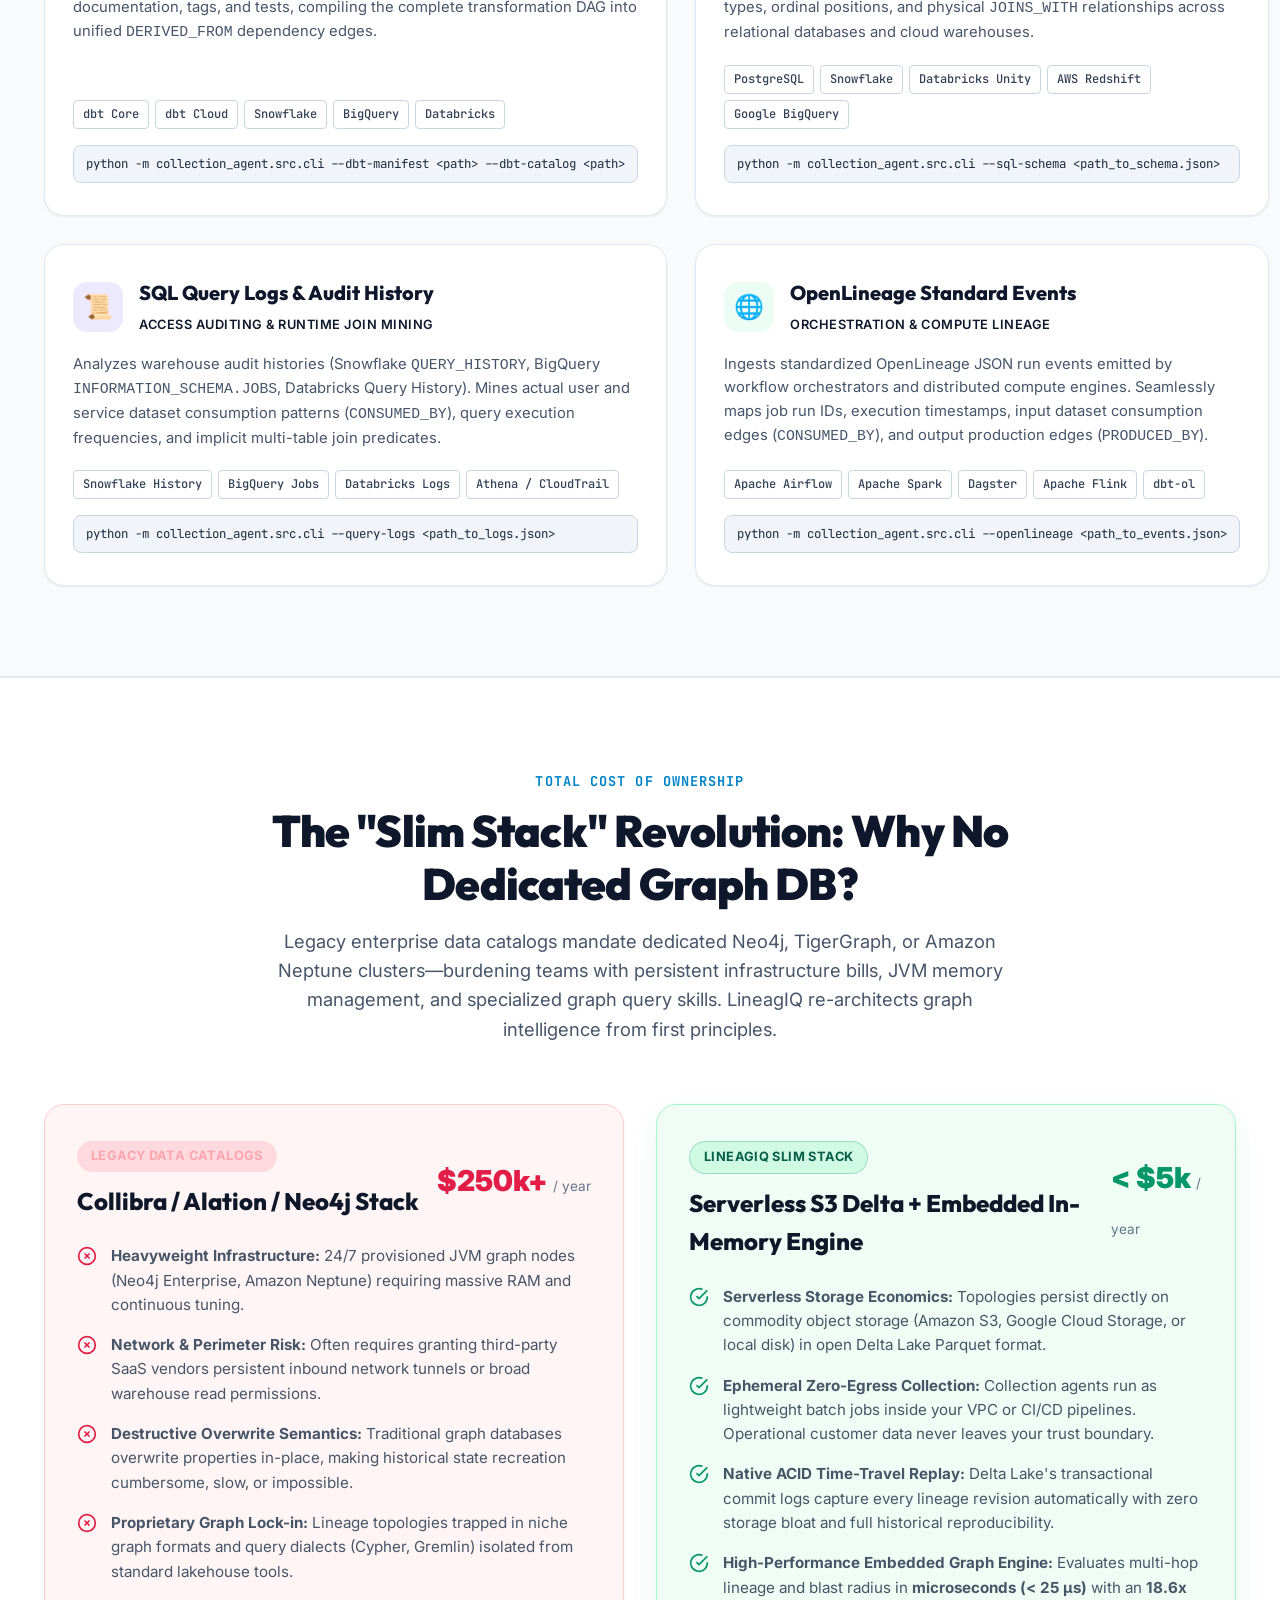
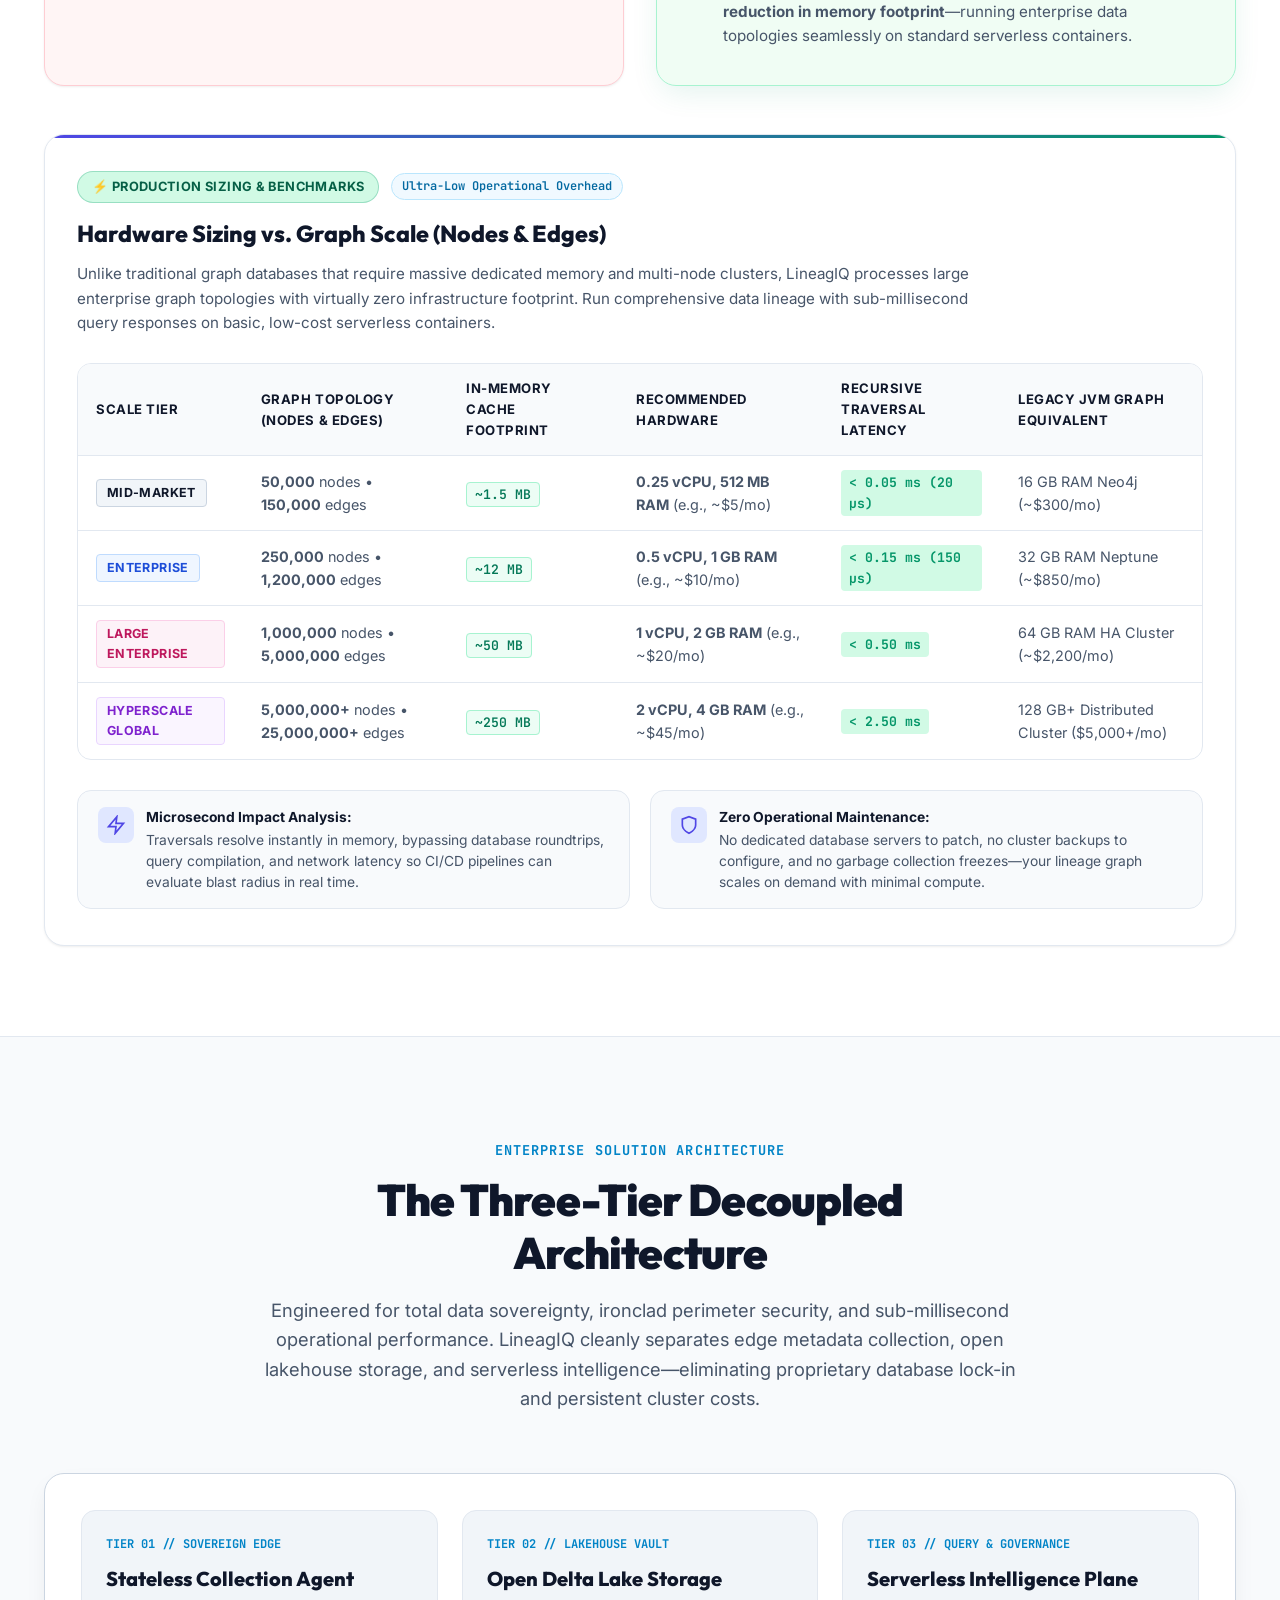
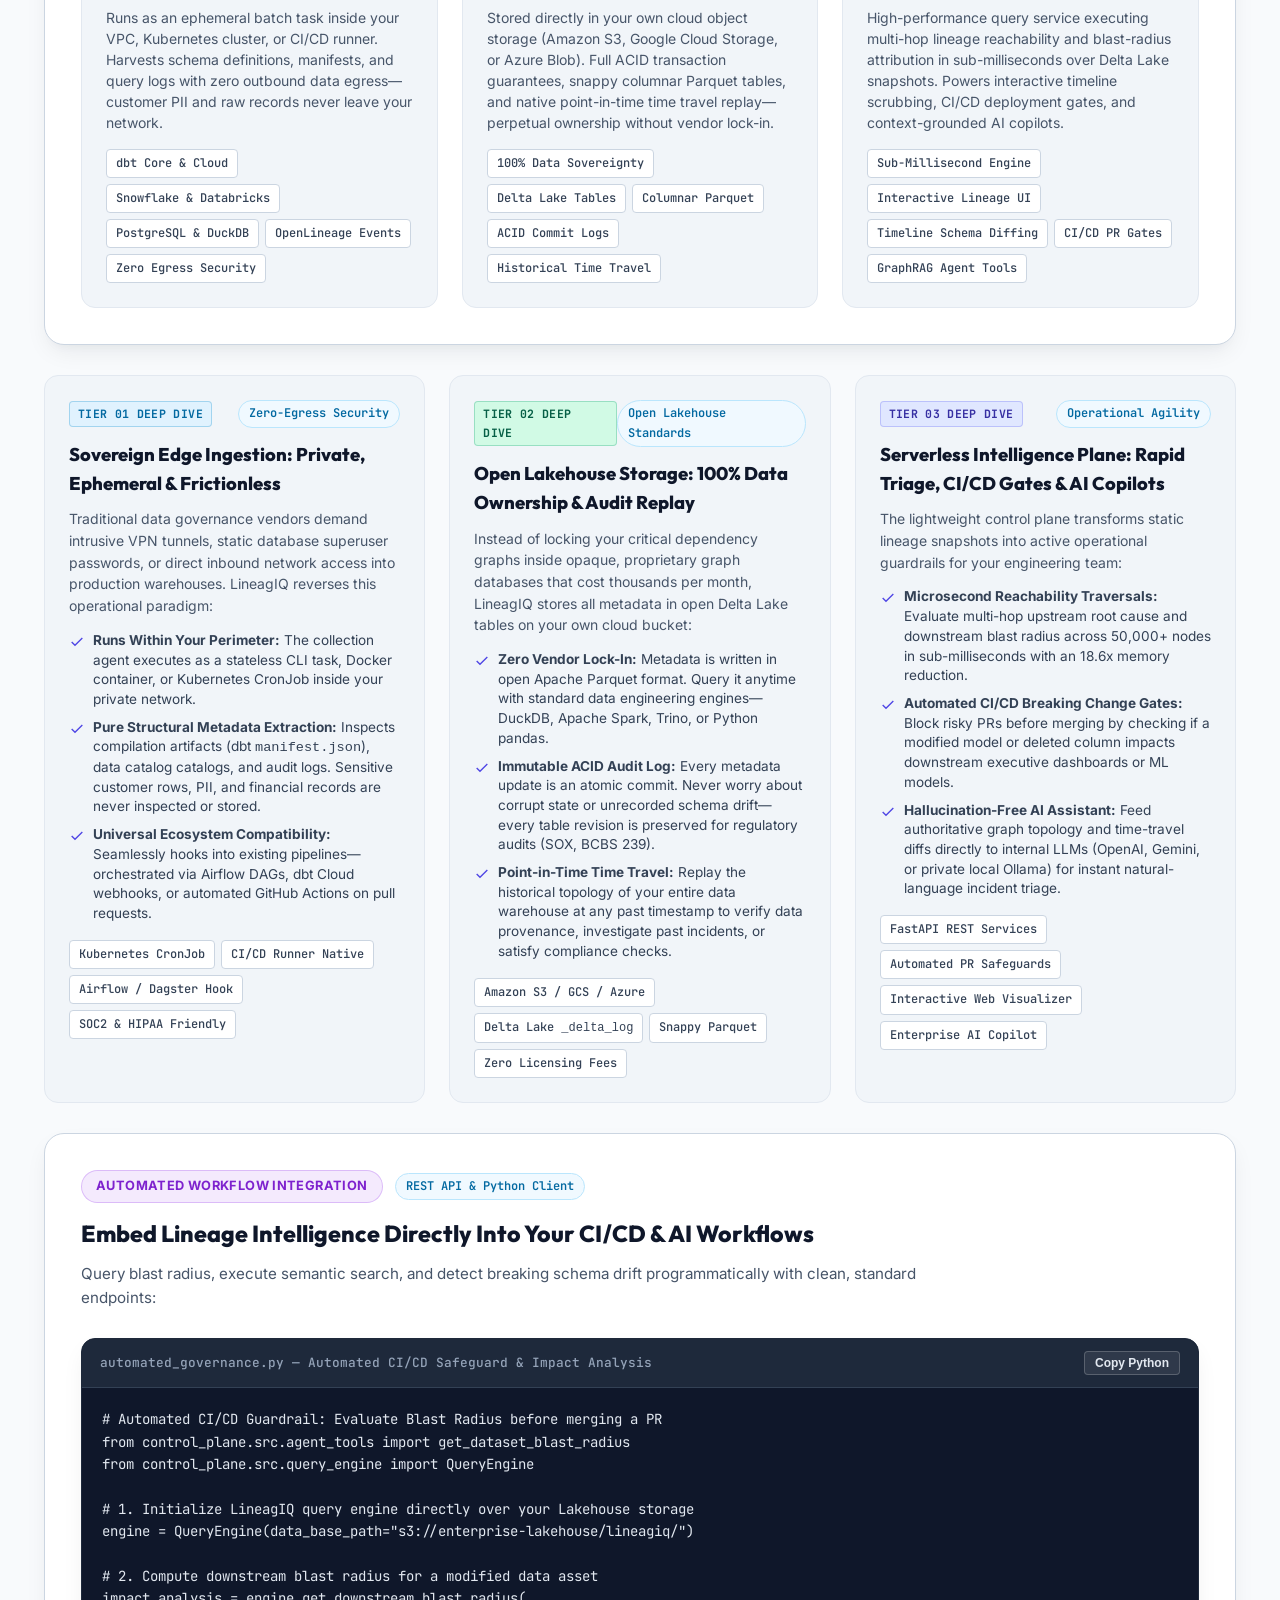
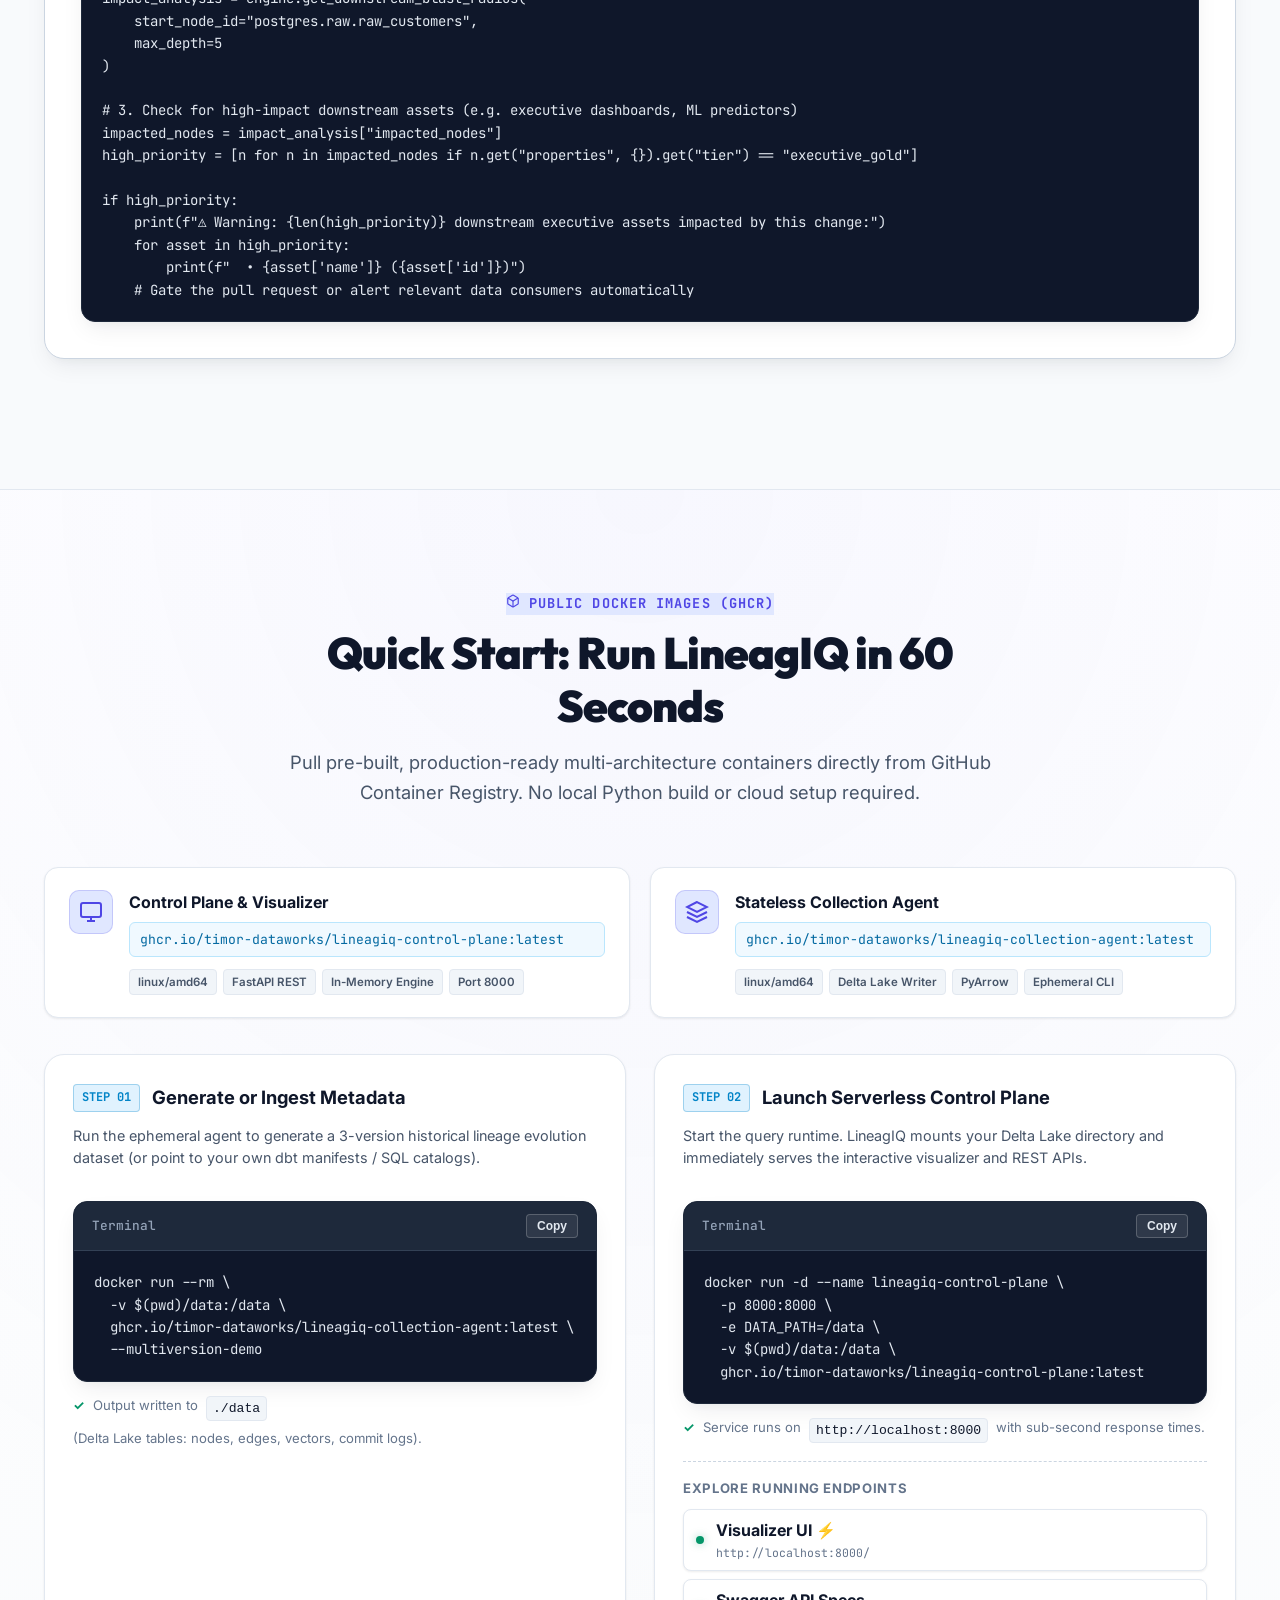
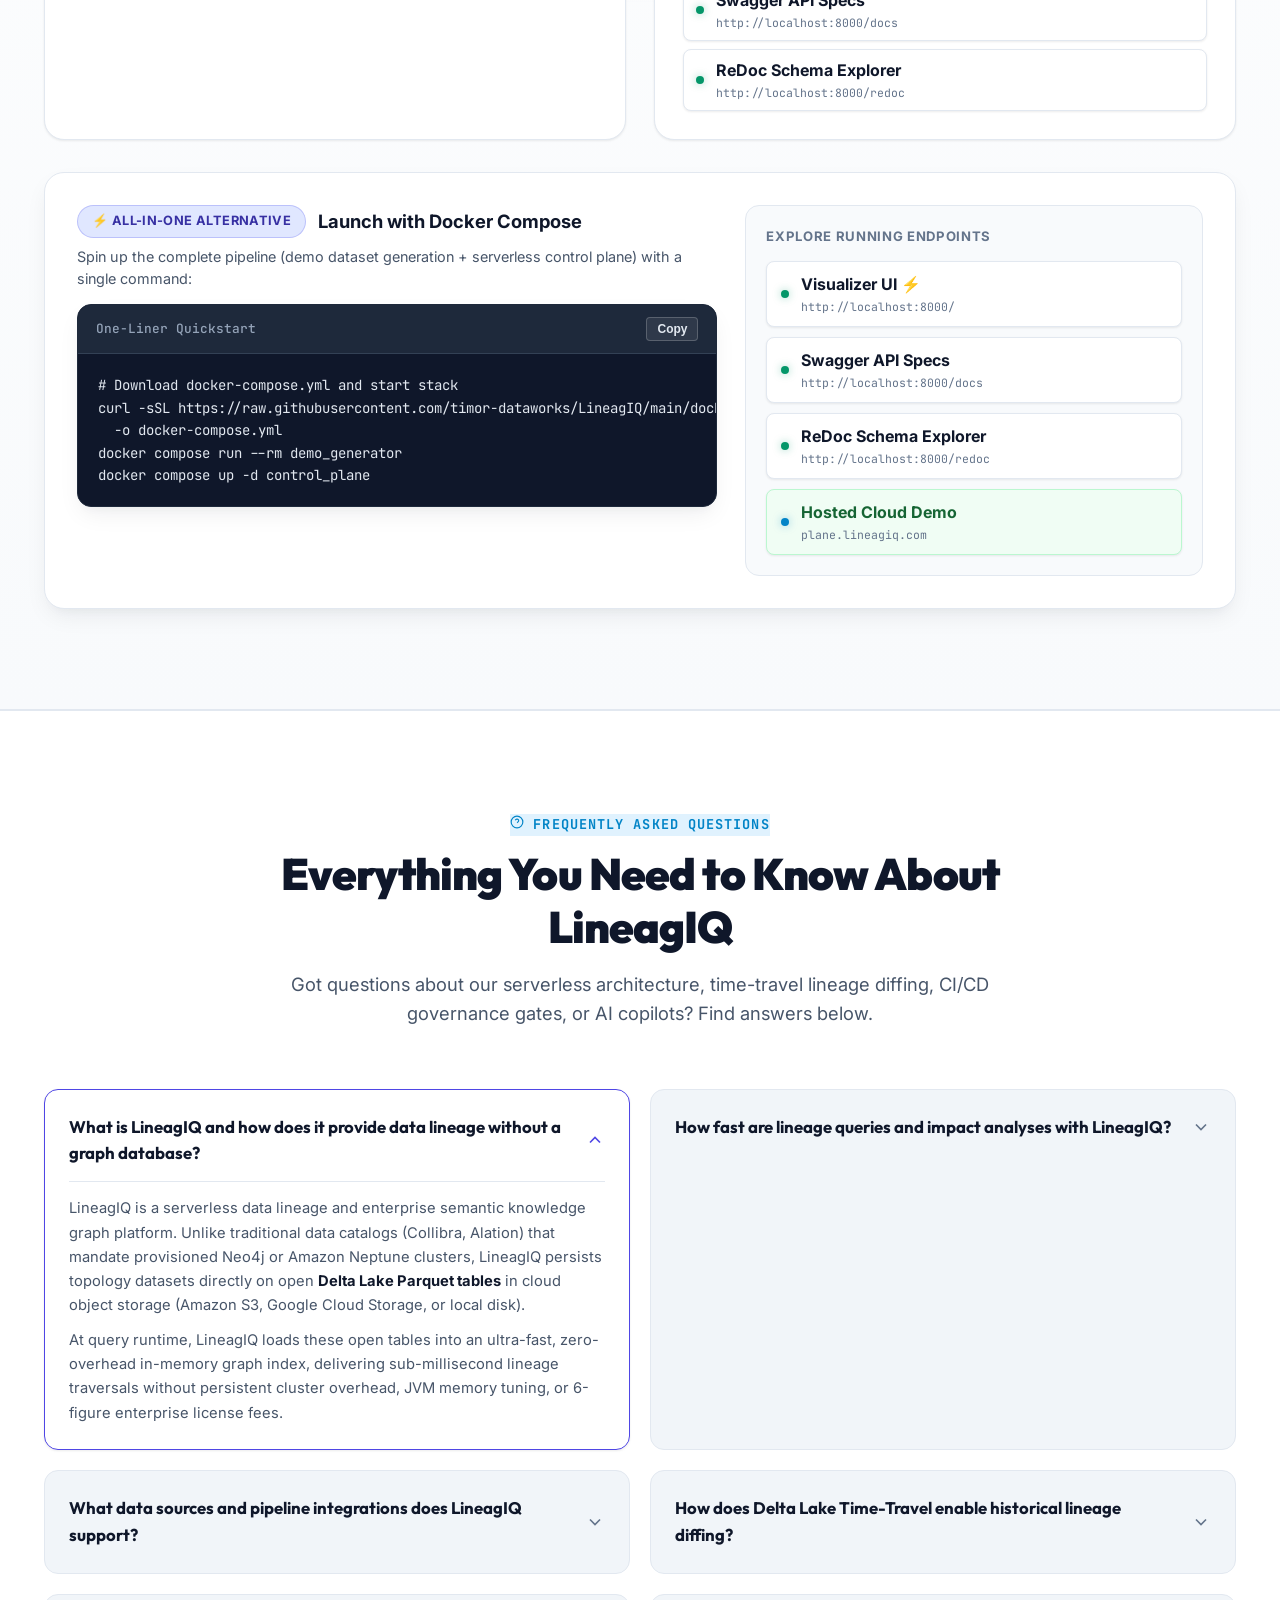
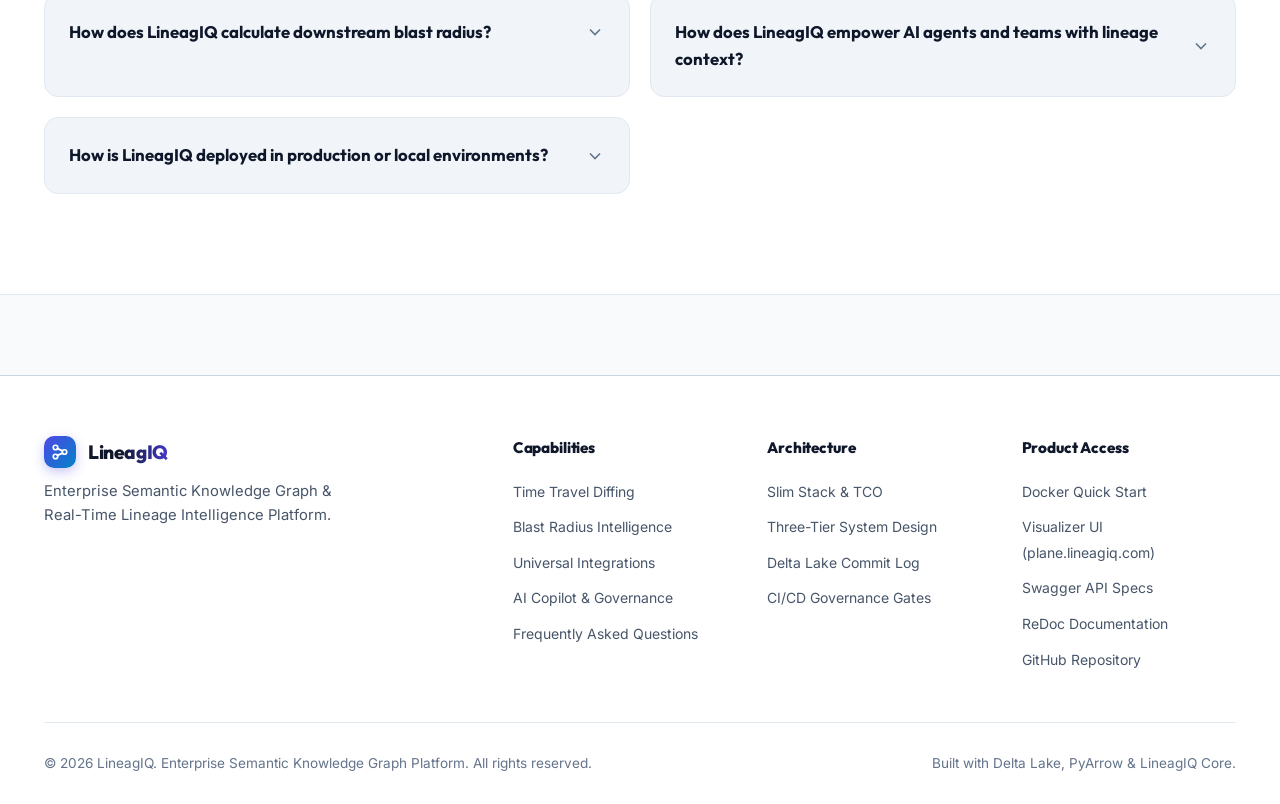
==== commit 10c73c47: "feat(website): rewrite for solution-oriented messaging, expand three-tier architecture, and remove l" ====
--- a/website/index.html
+++ b/website/index.html
@@ -15,7 +15,7 @@
   <meta property="og:type" content="website">
   <meta property="og:site_name" content="LineagIQ">
   <meta property="og:title" content="LineagIQ – Serverless Data Lineage & Enterprise Knowledge Graph">
-  <meta property="og:description" content="Serverless data lineage and semantic knowledge graph for Delta Lake. Sub-second time-travel diffing, recursive blast-radius intelligence, and GraphRAG.">
+  <meta property="og:description" content="Serverless data lineage and semantic knowledge graph for Delta Lake. Point-in-time time-travel diffing, instant blast-radius intelligence, and CI/CD governance safeguards.">
   <meta property="og:url" content="https://lineagiq.com/">
   <meta property="og:image" content="https://lineagiq.com/assets/lineage_main_graph.png">
   <meta property="og:image:width" content="1200">
@@ -69,17 +69,17 @@
           "price": "0",
           "priceCurrency": "USD"
         },
-        "description": "Serverless data lineage and enterprise knowledge graph engine built on Delta Lake and vectorized pure NumPy CSR/CSC array runtime with zero JVM or dedicated graph database clusters.",
+        "description": "Serverless data lineage and enterprise knowledge graph engine built on Delta Lake. Track schema drift, prevent breaking pipeline changes with instant blast radius, and automate data governance with zero dedicated graph database clusters.",
         "softwareVersion": "v0.1.0",
         "license": "https://github.com/timor-dataworks/LineagIQ/blob/main/LICENSE",
         "codeRepository": "https://github.com/timor-dataworks/LineagIQ",
         "featureList": [
-          "Serverless Delta Lake Graph Storage Protocol",
+          "Serverless Delta Lake Graph Storage Architecture",
           "Point-in-Time ACID Time-Travel Lineage Diffing",
-          "Microsecond Traversal with Pure NumPy CSR/CSC Matrices",
-          "Recursive Downstream & Upstream Blast Radius Attribution",
-          "Vectorized BLAS Embeddings & GraphRAG Synthesis for AI Agents",
-          "Turnkey OpenLineage, dbt Core/Cloud, and SQL Parser Ingestion"
+          "Microsecond Multi-Hop Blast Radius & Impact Analysis",
+          "Automated CI/CD Breaking Change Safeguards",
+          "Context-Rich Lineage Copilots for AI Agents & Data Teams",
+          "Turnkey OpenLineage, dbt Core/Cloud, and SQL Warehouse Connectors"
         ]
       },
       {
@@ -91,15 +91,15 @@
             "name": "What is LineagIQ and how does it provide data lineage without a dedicated graph database?",
             "acceptedAnswer": {
               "@type": "Answer",
-              "text": "LineagIQ is a serverless data lineage and semantic knowledge graph platform. Unlike traditional catalogs like Collibra or Alation that mandate provisioned Neo4j or Amazon Neptune clusters, LineagIQ persists topology datasets directly on open Delta Lake Parquet tables in object storage (Amazon S3, GCS, or local disk). At query time, LineagIQ compiles these tables into vectorized Compressed Sparse Row (CSR) and Column (CSC) matrices in RAM, delivering microsecond traversals without persistent cluster overhead."
+              "text": "LineagIQ is a serverless data lineage and semantic knowledge graph platform. Unlike traditional catalogs like Collibra or Alation that mandate provisioned Neo4j or Amazon Neptune clusters, LineagIQ persists topology datasets directly on open Delta Lake Parquet tables in object storage (Amazon S3, GCS, or local disk). At query time, LineagIQ evaluates multi-hop dependency queries in RAM, delivering microsecond traversals without persistent cluster overhead or enterprise database licensing fees."
             }
           },
           {
             "@type": "Question",
-            "name": "How fast are graph traversals with LineagIQ's pure NumPy query engine?",
+            "name": "How fast are lineage queries and impact analyses with LineagIQ?",
             "acceptedAnswer": {
               "@type": "Answer",
-              "text": "By eliminating JVM overhead, pointers, and object graph wrapping, LineagIQ's CSR/CSC adjacency matrix engine resolves multi-hop upstream and downstream lineage reachability queries in under 25 microseconds (< 25 µs) while reducing memory footprint by 18.6x compared to traditional in-memory graph models."
+              "text": "By eliminating heavyweight graph database servers and network latency, LineagIQ resolves multi-hop upstream and downstream lineage reachability queries in under 25 microseconds (< 25 µs) while reducing memory footprint by 18.6x compared to traditional graph systems."
             }
           },
           {
@@ -123,15 +123,15 @@
             "name": "How does LineagIQ calculate downstream blast radius?",
             "acceptedAnswer": {
               "@type": "Answer",
-              "text": "LineagIQ performs breadth-first and depth-first vectorized matrix traversals downstream from any modified dataset or column node. It isolates the entire reachability subgraph to identify all affected BI dashboards, downstream data marts, and ML training pipelines before breaking changes are deployed."
+              "text": "When any dataset or column is modified, LineagIQ traverses the full downstream dependency chain in real time. It isolates the entire impact subgraph to identify all affected BI dashboards, downstream data marts, and ML training pipelines before breaking changes are deployed."
             }
           },
           {
             "@type": "Question",
-            "name": "How does GraphRAG empower AI agents and LLMs with lineage context?",
+            "name": "How does LineagIQ empower AI agents and data teams with lineage context?",
             "acceptedAnswer": {
               "@type": "Answer",
-              "text": "LineagIQ embeds graph metadata using domain-specific 384-dimensional embeddings stored in Delta Lake vector tables. Through vectorized BLAS dot-product similarity search and graph topology expansion, LineagIQ provides high-fidelity GraphRAG context packets to LLMs for automated root-cause analysis and governance queries."
+              "text": "LineagIQ organizes schema metadata and dependency relationships into structured semantic context packets. It powers AI agents and incident response teams with authoritative upstream root-cause analysis and automated data governance answers without LLM hallucination."
             }
           },
           {
@@ -237,7 +237,7 @@
 
         <p class="hero-subtitle">
           LineagIQ unifies fragmented data pipelines into an active, queryable semantic knowledge graph on Delta Lake. 
-          Detect <strong>point-in-time schema drift</strong>, attribute <strong>recursive blast-radius impact in microseconds</strong>, and power <strong>GraphRAG AI agents</strong>—with zero dedicated graph database infrastructure.
+          Detect <strong>point-in-time schema drift</strong>, prevent <strong>breaking pipeline changes before deployment</strong>, and deliver <strong>context-rich copilots for your data team</strong>—with zero dedicated graph database infrastructure.
         </p>
 
         <div class="hero-cta-group">
@@ -248,8 +248,8 @@
           <a href="#slim-stack" class="btn btn-outline btn-lg" id="btn-hero-tco" aria-label="Read Slim Stack TCO Review">
             <span>Why Slim Stack? (TCO Review)</span>
           </a>
-          <a href="#architecture" class="btn btn-outline btn-lg" id="btn-hero-arch" aria-label="Inspect Technical Architecture">
-            <span>Technical Architecture</span>
+          <a href="#architecture" class="btn btn-outline btn-lg" id="btn-hero-arch" aria-label="Inspect Solution Architecture">
+            <span>Solution Architecture</span>
           </a>
         </div>
 
@@ -275,8 +275,8 @@
 
           <div class="metric-card">
             <div class="metric-value">0</div>
-            <div class="metric-label">Heavyweight Daemons</div>
-            <div class="metric-desc">Zero continuous JVM graph servers, zero cluster maintenance overhead, and zero data exfiltration.</div>
+            <div class="metric-label">Servers to Manage</div>
+            <div class="metric-desc">Zero continuous database servers, zero cluster maintenance overhead, and zero data exfiltration.</div>
           </div>
         </div>
 
@@ -620,7 +620,7 @@
             </li>
             <li class="tco-item">
               <svg viewBox="0 0 24 24" fill="none" stroke="currentColor" stroke-width="2"><path d="M22 11.08V12a10 10 0 1 1-5.93-9.14"></path><polyline points="22 4 12 14.01 9 11.01"></polyline></svg>
-              <span><strong>Pure NumPy &amp; CSR/CSC Engine:</strong> LineagIQ compiles Delta Lake graphs directly into Compressed Sparse Row (CSR) and Column (CSC) array layouts in RAM, evaluating multi-hop lineage traversals in <strong>microseconds (&lt; 25 µs)</strong> with an <strong>18.6x reduction in memory footprint</strong>.</span>
+              <span><strong>High-Performance Embedded Graph Engine:</strong> Evaluates multi-hop lineage and blast radius in <strong>microseconds (&lt; 25 µs)</strong> with an <strong>18.6x reduction in memory footprint</strong>—running enterprise data topologies seamlessly on standard serverless containers.</span>
             </li>
           </ul>
         </div>
@@ -630,12 +630,12 @@
       <div class="hardware-scale-card">
         <div class="scale-card-header">
           <div class="scale-header-badge">
-            <span class="badge badge-emerald">⚡ Pure NumPy CSR/CSC Benchmarks</span>
-            <span class="scale-tag">Delta Lake Zero-Copy Array Ingestion</span>
+            <span class="badge badge-emerald">⚡ Production Sizing &amp; Benchmarks</span>
+            <span class="scale-tag">Ultra-Low Operational Overhead</span>
           </div>
           <h3 class="scale-card-title">Hardware Sizing vs. Graph Scale (Nodes & Edges)</h3>
           <p class="scale-card-desc">
-            Thanks to LineagIQ's pure NumPy CSR/CSC memory layouts and Apache Arrow zero-copy ingestion, historical graph snapshots are cached directly as contiguous integer index slices. This achieves <strong>sub-millisecond (20–40 µs) lineage reachability traversals</strong> with an 18.6x memory footprint reduction—running large-scale topologies on lightweight, low-cost compute.
+            Unlike traditional graph databases that require massive dedicated memory and multi-node clusters, LineagIQ processes large enterprise graph topologies with virtually zero infrastructure footprint. Run comprehensive data lineage with sub-millisecond query responses on basic, low-cost serverless containers.
           </p>
         </div>
 
@@ -694,8 +694,8 @@
               <svg width="20" height="20" viewBox="0 0 24 24" fill="none" stroke="currentColor" stroke-width="2"><path d="M13 2L3 14h9l-1 8 10-12h-9l1-8z"></path></svg>
             </div>
             <div>
-              <strong>Instant CSR/CSC Array Slicing:</strong>
-              <span>Traversals execute as contiguous array slices (<code>targets[indptr[u]:indptr[u+1]]</code>), completely bypassing database query parsing, planning, and SQL VM overhead.</span>
+              <strong>Microsecond Impact Analysis:</strong>
+              <span>Traversals resolve instantly in memory, bypassing database roundtrips, query compilation, and network latency so CI/CD pipelines can evaluate blast radius in real time.</span>
             </div>
           </div>
           <div class="insight-item">
@@ -703,8 +703,8 @@
               <svg width="20" height="20" viewBox="0 0 24 24" fill="none" stroke="currentColor" stroke-width="2"><path d="M12 22s8-4 8-10V5l-8-3-8 3v7c0 6 8 10 8 10z"></path></svg>
             </div>
             <div>
-              <strong>Zero JVM Garbage Collection Freezes:</strong>
-              <span>Contiguous C-ordered NumPy memory buffers eliminate Python object creation, pointer chasing, and the JVM garbage collection pauses typical of legacy graph engines.</span>
+              <strong>Zero Operational Maintenance:</strong>
+              <span>No dedicated database servers to patch, no cluster backups to configure, and no garbage collection freezes—your lineage graph scales on demand with minimal compute.</span>
             </div>
           </div>
         </div>
@@ -712,442 +712,206 @@
     </div>
   </section>
 
-  <!-- Technical Architecture & Developer Overview -->
+  <!-- Three-Tier Decoupled System Architecture -->
   <section class="architecture-section" id="architecture">
     <div class="container">
       <div class="section-header">
-        <span class="section-tag">Engineering Specification</span>
-        <h2 class="section-title">Developer & Architecture Deep Dive</h2>
+        <span class="section-tag">Enterprise Solution Architecture</span>
+        <h2 class="section-title">The Three-Tier Decoupled Architecture</h2>
         <p class="section-subtitle">
-          Designed for platform architects, data engineers, and AI developers. LineagIQ cleanly decouples edge metadata extraction, immutable table storage, and vectorized query execution.
+          Engineered for total data sovereignty, ironclad perimeter security, and sub-millisecond operational performance. 
+          LineagIQ cleanly separates edge metadata collection, open lakehouse storage, and serverless intelligence—eliminating proprietary database lock-in and persistent cluster costs.
         </p>
       </div>
 
-      <!-- Architecture Tabs -->
-      <div class="arch-tabs-nav" role="tablist" aria-label="Architecture Component Tabs">
-        <button class="arch-tab-btn active" role="tab" id="tab-btn-tiers" aria-selected="true" aria-controls="tab-tiers" data-tab="tab-tiers">
-          <svg width="16" height="16" viewBox="0 0 24 24" fill="none" stroke="currentColor" stroke-width="2"><rect x="2" y="2" width="20" height="8" rx="2" ry="2"></rect><rect x="2" y="14" width="20" height="8" rx="2" ry="2"></rect><line x1="6" y1="6" x2="6.01" y2="6"></line><line x1="6" y1="18" x2="6.01" y2="18"></line></svg>
-          Three-Tier System Design
-        </button>
-        <button class="arch-tab-btn" role="tab" id="tab-btn-traversal" aria-selected="false" aria-controls="tab-traversal" data-tab="tab-traversal">
-          <svg width="16" height="16" viewBox="0 0 24 24" fill="none" stroke="currentColor" stroke-width="2"><circle cx="18" cy="5" r="3"></circle><circle cx="6" cy="12" r="3"></circle><circle cx="18" cy="19" r="3"></circle><line x1="8.59" y1="13.51" x2="15.42" y2="17.49"></line><line x1="15.41" y1="6.51" x2="8.59" y2="10.49"></line></svg>
-          CSR/CSC Traversal Algorithm
-        </button>
-        <button class="arch-tab-btn" role="tab" id="tab-btn-embeddings" aria-selected="false" aria-controls="tab-embeddings" data-tab="tab-embeddings">
-          <svg width="16" height="16" viewBox="0 0 24 24" fill="none" stroke="currentColor" stroke-width="2"><polygon points="12 2 2 7 12 12 22 7 12 2"></polygon><polyline points="2 17 12 22 22 17"></polyline><polyline points="2 12 12 17 22 12"></polyline></svg>
-          Custom Embeddings &amp; Vectors
-        </button>
-        <button class="arch-tab-btn" role="tab" id="tab-btn-graphrag" aria-selected="false" aria-controls="tab-graphrag" data-tab="tab-graphrag">
-          <svg width="16" height="16" viewBox="0 0 24 24" fill="none" stroke="currentColor" stroke-width="2"><circle cx="11" cy="11" r="8"></circle><line x1="21" y1="21" x2="16.65" y2="16.65"></line><path d="M11 8v6M8 11h6"></path></svg>
-          Graph Search &amp; GraphRAG
-        </button>
-        <button class="arch-tab-btn" role="tab" id="tab-btn-code" aria-selected="false" aria-controls="tab-code" data-tab="tab-code">
-          <svg width="16" height="16" viewBox="0 0 24 24" fill="none" stroke="currentColor" stroke-width="2"><path d="M16 18l6-6-6-6M8 6l-6 6 6 6"></path></svg>
-          AI Agent Retriever Tools
-        </button>
-      </div>
-
-      <!-- Tab 1: Three Tier System Design -->
-      <div class="arch-tab-panel active" id="tab-tiers" role="tabpanel" aria-labelledby="tab-btn-tiers">
-        <div class="diagram-card">
-          <div class="diagram-flow">
-            <!-- Tier 1 -->
-            <div class="diagram-tier">
-              <div class="tier-number">Tier 01 // Ephemeral Edge</div>
-              <h3 class="tier-title">Stateless Ingestion Agent</h3>
-              <p class="tier-desc">Executes as an ephemeral batch task (Docker, Kubernetes CronJob, or GitHub Action) inside customer boundaries. Ingests metadata from files, schemas, query logs, and orchestrators.</p>
-              <div class="tier-chips">
-                <span class="tier-chip">dbt manifest.json</span>
-                <span class="tier-chip">INFORMATION_SCHEMA</span>
-                <span class="tier-chip">QUERY_HISTORY</span>
-                <span class="tier-chip">OpenLineage JSON</span>
-                <span class="tier-chip">Vector Embeddings</span>
-              </div>
-            </div>
-
-            <!-- Tier 2 -->
-            <div class="diagram-tier">
-              <div class="tier-number">Tier 02 // Lakehouse Storage</div>
-              <h3 class="tier-title">Delta Lake Storage Layer</h3>
-              <p class="tier-desc">Standard cloud object storage (S3/GCS) or enterprise storage layer. Stores lineage nodes, dependency edges, schema definitions, and vector embeddings backed by Delta Lake transaction logs.</p>
-              <div class="tier-chips">
-                <span class="tier-chip">ACID Transactions</span>
-                <span class="tier-chip">Delta Lake Tables</span>
-                <span class="tier-chip">Columnar Parquet</span>
-                <span class="tier-chip">Time-Travel Snapshots</span>
-                <span class="tier-chip">Cloud Object Storage</span>
-              </div>
-            </div>
-
-            <!-- Tier 3 -->
-            <div class="diagram-tier">
-              <div class="tier-number">Tier 03 // Query &amp; GraphRAG</div>
-              <h3 class="tier-title">Serverless Control Plane</h3>
-              <p class="tier-desc">FastAPI query runtime running a high-performance pure NumPy CSR/CSC engine to execute multi-hop lineage traversals in microseconds (&lt; 0.05 ms) directly against Delta Lake snapshots. Exposes sub-millisecond REST endpoints, interactive graph visualizations, and GraphRAG tools.</p>
-              <div class="tier-chips">
-                <span class="tier-chip">Pure NumPy CSR/CSC Engine</span>
-                <span class="tier-chip">FastAPI REST</span>
-                <span class="tier-chip">BLAS Vector Dot-Product</span>
-                <span class="tier-chip">Timeline Scrubbing</span>
-                <span class="tier-chip">GraphRAG Agent Tools</span>
-              </div>
-            </div>
-          </div>
-        </div>
-      </div>
-
-      <!-- Tab: CSR/CSC Graph Traversal Engine -->
-      <div class="arch-tab-panel" id="tab-traversal" role="tabpanel" aria-labelledby="tab-btn-traversal">
-        <div class="diagram-card">
-          <h3 class="tier-title">Microsecond Multi-Hop Lineage Traversals (Pure NumPy CSR/CSC)</h3>
-          <p class="tier-desc">
-            LineagIQ transforms historical Delta Lake graph snapshots directly into in-memory Compressed Sparse Row (CSR) and Compressed Sparse Column (CSC) contiguous integer index arrays. This eliminates database query planners, virtual machines, and SQL parsing overhead to achieve <strong>sub-millisecond (&lt; 25 µs) lineage reachability</strong>.
-          </p>
-
-          <div class="arch-grid-2">
-            <div class="arch-detail-card">
-              <div class="arch-card-header">
-                <span class="arch-card-badge badge-indigo">Forward Indexing</span>
-                <span class="speed-badge">&lt; 0.02 ms (20 µs)</span>
-              </div>
-              <h5 class="arch-card-title">Dual Forward CSR &amp; Boundary Scoping</h5>
-              <p class="arch-card-p">
-                LineagIQ separates 1-hop structural relationships from multi-hop dataset lineage to maintain graph integrity:
-              </p>
-              <ul class="arch-bullet-list">
-                <li class="arch-bullet-item">
-                  <svg width="16" height="16" viewBox="0 0 24 24" fill="none" stroke="currentColor" stroke-width="2"><polyline points="20 6 9 17 4 12"></polyline></svg>
-                  <span><strong><code>fwd_all</code> Index (Depth = 1):</strong> Indexes all edge types including <code>BELONGS_TO</code> and <code>JOINS_WITH</code>, allowing column-level nodes to resolve parent datasets.</span>
-                </li>
-                <li class="arch-bullet-item">
-                  <svg width="16" height="16" viewBox="0 0 24 24" fill="none" stroke="currentColor" stroke-width="2"><polyline points="20 6 9 17 4 12"></polyline></svg>
-                  <span><strong><code>fwd_lineage</code> Index (Depth &ge; 2):</strong> Prunes containment edges to prevent transitive cross-dataset column leakage during deep blast-radius reachability.</span>
-                </li>
-                <li class="arch-bullet-item">
-                  <svg width="16" height="16" viewBox="0 0 24 24" fill="none" stroke="currentColor" stroke-width="2"><polyline points="20 6 9 17 4 12"></polyline></svg>
-                  <span><strong>Direct Slicing:</strong> Resolves node neighbors instantly via <code>targets[indptr[u]:indptr[u+1]]</code> in continuous C-memory buffers.</span>
-                </li>
-              </ul>
-              <div class="tier-chips">
-                <span class="tier-chip">Compressed Sparse Row</span>
-                <span class="tier-chip">Contiguous Memory Slices</span>
-                <span class="tier-chip">Blast Radius Traversal</span>
-              </div>
-            </div>
-
-            <div class="arch-detail-card">
-              <div class="arch-card-header">
-                <span class="arch-card-badge badge-cyan">Backward Reachability</span>
-                <span class="speed-badge">&lt; 0.02 ms (20 µs)</span>
-              </div>
-              <h5 class="arch-card-title">Backward CSC Index &amp; Cycle Guard</h5>
-              <p class="arch-card-p">
-                Upstream root-cause investigations trace dependencies backward without reverse table scan bottlenecks:
-              </p>
-              <ul class="arch-bullet-list">
-                <li class="arch-bullet-item">
-                  <svg width="16" height="16" viewBox="0 0 24 24" fill="none" stroke="currentColor" stroke-width="2"><polyline points="20 6 9 17 4 12"></polyline></svg>
-                  <span><strong>Compressed Sparse Column (CSC):</strong> Pre-inverted index maps targets back to sources (<code>bwd_indptr</code> &amp; <code>bwd_targets</code>) for instant root-cause tracing.</span>
-                </li>
-                <li class="arch-bullet-item">
-                  <svg width="16" height="16" viewBox="0 0 24 24" fill="none" stroke="currentColor" stroke-width="2"><polyline points="20 6 9 17 4 12"></polyline></svg>
-                  <span><strong>Cycle Detection &amp; Deduplication:</strong> Integer bitset sets track visited indices, preventing infinite loops in cyclic pipelines or circular dbt refs.</span>
-                </li>
-                <li class="arch-bullet-item">
-                  <svg width="16" height="16" viewBox="0 0 24 24" fill="none" stroke="currentColor" stroke-width="2"><polyline points="20 6 9 17 4 12"></polyline></svg>
-                  <span><strong>18.6x RAM Reduction:</strong> 50,000 nodes and 150,000 edges occupy only <strong>~1.5 MB</strong> in RAM compared to 28.5 MB in DuckDB and 16 GB in Neo4j.</span>
-                </li>
-              </ul>
-              <div class="tier-chips">
-                <span class="tier-chip">Compressed Sparse Column</span>
-                <span class="tier-chip">Visited Set Cycle Guard</span>
-                <span class="tier-chip">Root-Cause Provenance</span>
-              </div>
-            </div>
-          </div>
-
-          <div class="code-container">
-            <div class="code-header">
-              <span class="code-title">numpy_graph_store.py — Microsecond Contiguous Array Traversal</span>
-              <button class="copy-btn" id="btn-copy-traversal" aria-label="Copy Python CSR/CSC Traversal Code" data-code="snippet-traversal">Copy Python</button>
-            </div>
-            <pre><code id="snippet-traversal"># Pure NumPy Contiguous CSR Slicing Algorithm
-import numpy as np
-
-def traverse_blast_radius(start_idx: int, max_depth: int, fwd_all, fwd_lineage):
-    visited = {start_idx}
-    queue = [(start_idx, 0)]
-    impacted_nodes = []
-    
-    while queue:
-        curr_idx, depth = queue.pop(0)
-        if depth >= max_depth:
-            continue
-            
-        # Select dual CSR index: fwd_all for depth 1, fwd_lineage for depth >= 2
-        indptr, targets = (fwd_all if depth == 0 else fwd_lineage)
-        
-        # Zero-overhead contiguous slice: targets[indptr[curr_idx]:indptr[curr_idx + 1]]
-        start_pos = indptr[curr_idx]
-        end_pos = indptr[curr_idx + 1]
-        neighbors = targets[start_pos:end_pos]
-        
-        for neighbor in neighbors:
-            if neighbor not in visited:
-                visited.add(neighbor)
-                queue.append((neighbor, depth + 1))
-                impacted_nodes.append(neighbor)
-                
-    return impacted_nodes # Executed in ~0.02 ms (20 microseconds)</code></pre>
-          </div>
-        </div>
-      </div>
-
-      <!-- Tab: Custom Embeddings & Vectors -->
-      <div class="arch-tab-panel" id="tab-embeddings" role="tabpanel" aria-labelledby="tab-btn-embeddings">
-        <div class="diagram-card">
-          <h3 class="tier-title">Domain-Specific Embeddings &amp; Delta Lake Vector Tables</h3>
-          <p class="tier-desc">
-            LineagIQ generates high-fidelity semantic representations in-process using an INT8-quantized ONNX embedder (<code>bge-small-en-v1.5</code>). Raw customer data never leaves private network perimeters, and vector artifacts are persisted with full ACID versioning in Delta Lake.
-          </p>
-
-          <div class="arch-grid-2">
-            <div class="arch-detail-card">
-              <div class="arch-card-header">
-                <span class="arch-card-badge badge-purple">Semantic Modeling</span>
-                <span class="scale-tag">384-Dim Normalized</span>
-              </div>
-              <h5 class="arch-card-title">Ontology-Aware Prompt Synthesizer</h5>
-              <p class="arch-card-p">
-                Standard text embeddings fail on relational schema tokens. LineagIQ formats specialized prompt representations tailored to each node ontology:
-              </p>
-              <ul class="arch-bullet-list">
-                <li class="arch-bullet-item">
-                  <svg width="16" height="16" viewBox="0 0 24 24" fill="none" stroke="currentColor" stroke-width="2"><polyline points="20 6 9 17 4 12"></polyline></svg>
-                  <span><strong>Dataset / Table:</strong> <code>dataset table {name}: {description} with columns {cols}</code></span>
-                </li>
-                <li class="arch-bullet-item">
-                  <svg width="16" height="16" viewBox="0 0 24 24" fill="none" stroke="currentColor" stroke-width="2"><polyline points="20 6 9 17 4 12"></polyline></svg>
-                  <span><strong>Column:</strong> <code>column {name} of type {type} in dataset {dataset}: {desc}</code></span>
-                </li>
-                <li class="arch-bullet-item">
-                  <svg width="16" height="16" viewBox="0 0 24 24" fill="none" stroke="currentColor" stroke-width="2"><polyline points="20 6 9 17 4 12"></polyline></svg>
-                  <span><strong>Pipeline / Task:</strong> <code>pipeline ETL transformation {name}: {desc}</code></span>
-                </li>
-                <li class="arch-bullet-item">
-                  <svg width="16" height="16" viewBox="0 0 24 24" fill="none" stroke="currentColor" stroke-width="2"><polyline points="20 6 9 17 4 12"></polyline></svg>
-                  <span><strong>Business Glossary Term:</strong> <code>business term governance {name}: {definition}</code></span>
-                </li>
-              </ul>
-              <div class="tier-chips">
-                <span class="tier-chip">Domain Context Synthesis</span>
-                <span class="tier-chip">Schema Tokenization</span>
-                <span class="tier-chip">Zero External API Calls</span>
-              </div>
-            </div>
-
-            <div class="arch-detail-card">
-              <div class="arch-card-header">
-                <span class="arch-card-badge badge-emerald">Storage Plane</span>
-                <span class="scale-tag">ACID Vector Versioning</span>
-              </div>
-              <h5 class="arch-card-title">Delta Lake Parquet &amp; L2 Normalization</h5>
-              <p class="arch-card-p">
-                Dense embeddings are stored alongside graph metadata to support point-in-time semantic search:
-              </p>
-              <ul class="arch-bullet-list">
-                <li class="arch-bullet-item">
-                  <svg width="16" height="16" viewBox="0 0 24 24" fill="none" stroke="currentColor" stroke-width="2"><polyline points="20 6 9 17 4 12"></polyline></svg>
-                  <span><strong>L2 Unit Normalization:</strong> All 384-dimensional vectors are normalized to unit sphere (<code>||v||₂ = 1.0</code>), simplifying cosine similarity to a BLAS dot product.</span>
-                </li>
-                <li class="arch-bullet-item">
-                  <svg width="16" height="16" viewBox="0 0 24 24" fill="none" stroke="currentColor" stroke-width="2"><polyline points="20 6 9 17 4 12"></polyline></svg>
-                  <span><strong>Delta Lake Transactions:</strong> Embeddings are stored in <code>vectors/</code> Delta tables, maintaining atomic parity with graph node commits.</span>
-                </li>
-                <li class="arch-bullet-item">
-                  <svg width="16" height="16" viewBox="0 0 24 24" fill="none" stroke="currentColor" stroke-width="2"><polyline points="20 6 9 17 4 12"></polyline></svg>
-                  <span><strong>Historical Time Travel:</strong> Query vector states as of any past timestamp (<code>as_of</code>) to discover deleted or renamed historical assets.</span>
-                </li>
-              </ul>
-              <div class="tier-chips">
-                <span class="tier-chip">Delta Lake Vectors</span>
-                <span class="tier-chip">L2 Unit Vectors</span>
-                <span class="tier-chip">Historical Embedding Snapshots</span>
-              </div>
-            </div>
-          </div>
-
-          <div class="code-container">
-            <div class="code-header">
-              <span class="code-title">core/embedder.py — In-Process INT8 ONNX Vector Embedding</span>
-              <button class="copy-btn" id="btn-copy-embedder" data-code="snippet-embedder" aria-label="Copy In-Process INT8 ONNX Vector Embedding Python code">Copy Python</button>
-            </div>
-            <pre><code id="snippet-embedder"># In-process quantized embedding generation & L2 unit normalization
-from core.embedder import LocalEmbedder
-from core.models import Node, NodeType
-
-# 1. Initialize quantized INT8 ONNX embedder (zero external API latency)
-embedder = LocalEmbedder()
-
-# 2. Node with domain properties
-node = Node(
-    id="analytics.mart_orders",
-    type=NodeType.DATASET,
-    name="mart_orders",
-    description="Consolidated customer orders mart for revenue analysis"
-)
-
-# 3. Generate domain-specific representation and normalized 384-dim vector
-semantic_text = embedder.format_node_text(node)
-embedding_vector = embedder.embed_text(semantic_text)
-
-# Norm verification: np.linalg.norm(embedding_vector) == 1.0
-print(f"Generated {len(embedding_vector)}-dim normalized vector: {embedding_vector[:4]}...")</code></pre>
-          </div>
-        </div>
-      </div>
-
-      <!-- Tab: Graph Search & GraphRAG -->
-      <div class="arch-tab-panel" id="tab-graphrag" role="tabpanel" aria-labelledby="tab-btn-graphrag">
-        <div class="diagram-card">
-          <h3 class="tier-title">Vectorized BLAS Dot-Product &amp; GraphRAG Context Synthesis</h3>
-          <p class="tier-desc">
-            LineagIQ bridges the gap between semantic catalog discovery and structural knowledge graphs. By evaluating dense vector similarities via hardware-accelerated BLAS matrix operations and overlaying multi-hop topological reachability, LineagIQ synthesizes rich GraphRAG prompts for autonomous LLM agents.
-          </p>
-
-          <div class="arch-grid-2">
-            <div class="arch-detail-card">
-              <div class="arch-card-header">
-                <span class="arch-card-badge badge-cyan">Vector Search Core</span>
-                <span class="speed-badge">&lt; 14 ms (50k Assets)</span>
-              </div>
-              <h5 class="arch-card-title">Contiguous Matrix &amp; O(K) Argpartition</h5>
-              <p class="arch-card-p">
-                Bypasses bloated vector database daemon architectures through contiguous in-memory linear algebra:
-              </p>
-              <ul class="arch-bullet-list">
-                <li class="arch-bullet-item">
-                  <svg width="16" height="16" viewBox="0 0 24 24" fill="none" stroke="currentColor" stroke-width="2"><polyline points="20 6 9 17 4 12"></polyline></svg>
-                  <span><strong>2D Float32 Contiguous Matrix:</strong> All snapshot vectors are loaded into a single <code>(N, 384)</code> matrix in RAM via Apache Arrow zero-copy buffers.</span>
-                </li>
-                <li class="arch-bullet-item">
-                  <svg width="16" height="16" viewBox="0 0 24 24" fill="none" stroke="currentColor" stroke-width="2"><polyline points="20 6 9 17 4 12"></polyline></svg>
-                  <span><strong>BLAS Dot Product:</strong> Cosine similarities are evaluated with a single vector-matrix multiply: <code>scores = matrix @ query_vector</code>.</span>
-                </li>
-                <li class="arch-bullet-item">
-                  <svg width="16" height="16" viewBox="0 0 24 24" fill="none" stroke="currentColor" stroke-width="2"><polyline points="20 6 9 17 4 12"></polyline></svg>
-                  <span><strong>O(K) Argpartition:</strong> <code>np.argpartition(-scores, top_k)</code> extracts highest scoring matches in linear time, avoiding O(N log N) sorting bottlenecks.</span>
-                </li>
-              </ul>
-              <div class="tier-chips">
-                <span class="tier-chip">BLAS Matrix-Vector Multiply</span>
-                <span class="tier-chip">O(K) Candidate Selection</span>
-                <span class="tier-chip">Arrow Zero-Copy Buffer</span>
-              </div>
-            </div>
-
-            <div class="arch-detail-card">
-              <div class="arch-card-header">
-                <span class="arch-card-badge badge-indigo">GraphRAG Synthesis</span>
-                <span class="scale-tag">LLM Orchestration</span>
-              </div>
-              <h5 class="arch-card-title">Topological Context &amp; Prompt Synthesis</h5>
-              <p class="arch-card-p">
-                Vector search finds the root; graph traversal discovers the operational blast radius:
-              </p>
-              <ul class="arch-bullet-list">
-                <li class="arch-bullet-item">
-                  <svg width="16" height="16" viewBox="0 0 24 24" fill="none" stroke="currentColor" stroke-width="2"><polyline points="20 6 9 17 4 12"></polyline></svg>
-                  <span><strong>Hybrid Retrieval:</strong> Semantic search identifies ambiguous asset names; CSR/CSC traversal traverses up to 10 hops downstream and upstream.</span>
-                </li>
-                <li class="arch-bullet-item">
-                  <svg width="16" height="16" viewBox="0 0 24 24" fill="none" stroke="currentColor" stroke-width="2"><polyline points="20 6 9 17 4 12"></polyline></svg>
-                  <span><strong>Specialized Prompt Templates:</strong> Generates structured context for Blast Radius, Root Cause, Historical Schema Drift (T₁ &rarr; T₂), and Discovery.</span>
-                </li>
-                <li class="arch-bullet-item">
-                  <svg width="16" height="16" viewBox="0 0 24 24" fill="none" stroke="currentColor" stroke-width="2"><polyline points="20 6 9 17 4 12"></polyline></svg>
-                  <span><strong>Universal Model Support:</strong> Formatted with clean HTML markup and Unicode lineage arrows (<code>&rarr;</code>), fully compatible with OpenAI, Gemini, and Ollama.</span>
-                </li>
-              </ul>
-              <div class="tier-chips">
-                <span class="tier-chip">Hybrid Search</span>
-                <span class="tier-chip">Graph-Augmented RAG</span>
-                <span class="tier-chip">Ollama / OpenAI / Gemini</span>
-              </div>
-            </div>
-          </div>
-
-          <div class="code-container">
-            <div class="code-header">
-              <span class="code-title">prompt_synthesizer.py — GraphRAG Topological Context Synthesis</span>
-              <button class="copy-btn" id="btn-copy-graphrag" data-code="snippet-graphrag" aria-label="Copy GraphRAG Context Synthesis Python code">Copy Python</button>
-            </div>
-            <pre><code id="snippet-graphrag"># GraphRAG Context Synthesis: Combining Vector Search + CSR Blast Radius
+      <!-- Top Visual 3-Tier Flow Diagram -->
+      <div class="diagram-card">
+        <div class="diagram-flow">
+          <!-- Tier 1 Overview -->
+          <div class="diagram-tier">
+            <div class="tier-number">Tier 01 // Sovereign Edge</div>
+            <h3 class="tier-title">Stateless Collection Agent</h3>
+            <p class="tier-desc">Runs as an ephemeral batch task inside your VPC, Kubernetes cluster, or CI/CD runner. Harvests schema definitions, manifests, and query logs with zero outbound data egress—customer PII and raw records never leave your network.</p>
+            <div class="tier-chips">
+              <span class="tier-chip">dbt Core &amp; Cloud</span>
+              <span class="tier-chip">Snowflake &amp; Databricks</span>
+              <span class="tier-chip">PostgreSQL &amp; DuckDB</span>
+              <span class="tier-chip">OpenLineage Events</span>
+              <span class="tier-chip">Zero Egress Security</span>
+            </div>
+          </div>
+
+          <!-- Tier 2 Overview -->
+          <div class="diagram-tier">
+            <div class="tier-number">Tier 02 // Lakehouse Vault</div>
+            <h3 class="tier-title">Open Delta Lake Storage</h3>
+            <p class="tier-desc">Stored directly in your own cloud object storage (Amazon S3, Google Cloud Storage, or Azure Blob). Full ACID transaction guarantees, snappy columnar Parquet tables, and native point-in-time time travel replay—perpetual ownership without vendor lock-in.</p>
+            <div class="tier-chips">
+              <span class="tier-chip">100% Data Sovereignty</span>
+              <span class="tier-chip">Delta Lake Tables</span>
+              <span class="tier-chip">Columnar Parquet</span>
+              <span class="tier-chip">ACID Commit Logs</span>
+              <span class="tier-chip">Historical Time Travel</span>
+            </div>
+          </div>
+
+          <!-- Tier 3 Overview -->
+          <div class="diagram-tier">
+            <div class="tier-number">Tier 03 // Query &amp; Governance</div>
+            <h3 class="tier-title">Serverless Intelligence Plane</h3>
+            <p class="tier-desc">High-performance query service executing multi-hop lineage reachability and blast-radius attribution in sub-milliseconds over Delta Lake snapshots. Powers interactive timeline scrubbing, CI/CD deployment gates, and context-grounded AI copilots.</p>
+            <div class="tier-chips">
+              <span class="tier-chip">Sub-Millisecond Engine</span>
+              <span class="tier-chip">Interactive Lineage UI</span>
+              <span class="tier-chip">Timeline Schema Diffing</span>
+              <span class="tier-chip">CI/CD PR Gates</span>
+              <span class="tier-chip">GraphRAG Agent Tools</span>
+            </div>
+          </div>
+        </div>
+      </div>
+
+      <!-- Expanded Deep-Dive Solution Cards -->
+      <div class="three-tier-deepdive">
+        <!-- Deep Dive Tier 1 -->
+        <div class="arch-detail-card">
+          <div class="arch-card-header">
+            <span class="arch-card-badge badge-cyan">Tier 01 Deep Dive</span>
+            <span class="scale-tag">Zero-Egress Security</span>
+          </div>
+          <h4 class="arch-card-title">Sovereign Edge Ingestion: Private, Ephemeral &amp; Frictionless</h4>
+          <p class="arch-card-p">
+            Traditional data governance vendors demand intrusive VPN tunnels, static database superuser passwords, or direct inbound network access into production warehouses. LineagIQ reverses this operational paradigm:
+          </p>
+          <ul class="arch-bullet-list">
+            <li class="arch-bullet-item">
+              <svg width="16" height="16" viewBox="0 0 24 24" fill="none" stroke="currentColor" stroke-width="2"><polyline points="20 6 9 17 4 12"></polyline></svg>
+              <span><strong>Runs Within Your Perimeter:</strong> The collection agent executes as a stateless CLI task, Docker container, or Kubernetes CronJob inside your private network.</span>
+            </li>
+            <li class="arch-bullet-item">
+              <svg width="16" height="16" viewBox="0 0 24 24" fill="none" stroke="currentColor" stroke-width="2"><polyline points="20 6 9 17 4 12"></polyline></svg>
+              <span><strong>Pure Structural Metadata Extraction:</strong> Inspects compilation artifacts (dbt <code>manifest.json</code>), data catalog catalogs, and audit logs. Sensitive customer rows, PII, and financial records are never inspected or stored.</span>
+            </li>
+            <li class="arch-bullet-item">
+              <svg width="16" height="16" viewBox="0 0 24 24" fill="none" stroke="currentColor" stroke-width="2"><polyline points="20 6 9 17 4 12"></polyline></svg>
+              <span><strong>Universal Ecosystem Compatibility:</strong> Seamlessly hooks into existing pipelines—orchestrated via Airflow DAGs, dbt Cloud webhooks, or automated GitHub Actions on pull requests.</span>
+            </li>
+          </ul>
+          <div class="tier-chips">
+            <span class="tier-chip">Kubernetes CronJob</span>
+            <span class="tier-chip">CI/CD Runner Native</span>
+            <span class="tier-chip">Airflow / Dagster Hook</span>
+            <span class="tier-chip">SOC2 &amp; HIPAA Friendly</span>
+          </div>
+        </div>
+
+        <!-- Deep Dive Tier 2 -->
+        <div class="arch-detail-card">
+          <div class="arch-card-header">
+            <span class="arch-card-badge badge-emerald">Tier 02 Deep Dive</span>
+            <span class="scale-tag">Open Lakehouse Standards</span>
+          </div>
+          <h4 class="arch-card-title">Open Lakehouse Storage: 100% Data Ownership &amp; Audit Replay</h4>
+          <p class="arch-card-p">
+            Instead of locking your critical dependency graphs inside opaque, proprietary graph databases that cost thousands per month, LineagIQ stores all metadata in open Delta Lake tables on your own cloud bucket:
+          </p>
+          <ul class="arch-bullet-list">
+            <li class="arch-bullet-item">
+              <svg width="16" height="16" viewBox="0 0 24 24" fill="none" stroke="currentColor" stroke-width="2"><polyline points="20 6 9 17 4 12"></polyline></svg>
+              <span><strong>Zero Vendor Lock-In:</strong> Metadata is written in open Apache Parquet format. Query it anytime with standard data engineering engines—DuckDB, Apache Spark, Trino, or Python pandas.</span>
+            </li>
+            <li class="arch-bullet-item">
+              <svg width="16" height="16" viewBox="0 0 24 24" fill="none" stroke="currentColor" stroke-width="2"><polyline points="20 6 9 17 4 12"></polyline></svg>
+              <span><strong>Immutable ACID Audit Log:</strong> Every metadata update is an atomic commit. Never worry about corrupt state or unrecorded schema drift—every table revision is preserved for regulatory audits (SOX, BCBS 239).</span>
+            </li>
+            <li class="arch-bullet-item">
+              <svg width="16" height="16" viewBox="0 0 24 24" fill="none" stroke="currentColor" stroke-width="2"><polyline points="20 6 9 17 4 12"></polyline></svg>
+              <span><strong>Point-in-Time Time Travel:</strong> Replay the historical topology of your entire data warehouse at any past timestamp to verify data provenance, investigate past incidents, or satisfy compliance checks.</span>
+            </li>
+          </ul>
+          <div class="tier-chips">
+            <span class="tier-chip">Amazon S3 / GCS / Azure</span>
+            <span class="tier-chip">Delta Lake <code>_delta_log</code></span>
+            <span class="tier-chip">Snappy Parquet</span>
+            <span class="tier-chip">Zero Licensing Fees</span>
+          </div>
+        </div>
+
+        <!-- Deep Dive Tier 3 -->
+        <div class="arch-detail-card">
+          <div class="arch-card-header">
+            <span class="arch-card-badge badge-indigo">Tier 03 Deep Dive</span>
+            <span class="scale-tag">Operational Agility</span>
+          </div>
+          <h4 class="arch-card-title">Serverless Intelligence Plane: Rapid Triage, CI/CD Gates &amp; AI Copilots</h4>
+          <p class="arch-card-p">
+            The lightweight control plane transforms static lineage snapshots into active operational guardrails for your engineering team:
+          </p>
+          <ul class="arch-bullet-list">
+            <li class="arch-bullet-item">
+              <svg width="16" height="16" viewBox="0 0 24 24" fill="none" stroke="currentColor" stroke-width="2"><polyline points="20 6 9 17 4 12"></polyline></svg>
+              <span><strong>Microsecond Reachability Traversals:</strong> Evaluate multi-hop upstream root cause and downstream blast radius across 50,000+ nodes in sub-milliseconds with an 18.6x memory reduction.</span>
+            </li>
+            <li class="arch-bullet-item">
+              <svg width="16" height="16" viewBox="0 0 24 24" fill="none" stroke="currentColor" stroke-width="2"><polyline points="20 6 9 17 4 12"></polyline></svg>
+              <span><strong>Automated CI/CD Breaking Change Gates:</strong> Block risky PRs before merging by checking if a modified model or deleted column impacts downstream executive dashboards or ML models.</span>
+            </li>
+            <li class="arch-bullet-item">
+              <svg width="16" height="16" viewBox="0 0 24 24" fill="none" stroke="currentColor" stroke-width="2"><polyline points="20 6 9 17 4 12"></polyline></svg>
+              <span><strong>Hallucination-Free AI Assistant:</strong> Feed authoritative graph topology and time-travel diffs directly to internal LLMs (OpenAI, Gemini, or private local Ollama) for instant natural-language incident triage.</span>
+            </li>
+          </ul>
+          <div class="tier-chips">
+            <span class="tier-chip">FastAPI REST Services</span>
+            <span class="tier-chip">Automated PR Safeguards</span>
+            <span class="tier-chip">Interactive Web Visualizer</span>
+            <span class="tier-chip">Enterprise AI Copilot</span>
+          </div>
+        </div>
+      </div>
+
+      <!-- Developer & Programmatic Automation Integration -->
+      <div class="diagram-card" style="margin-top: 30px;">
+        <div class="scale-card-header">
+          <div class="scale-header-badge">
+            <span class="badge badge-purple">Automated Workflow Integration</span>
+            <span class="scale-tag">REST API &amp; Python Client</span>
+          </div>
+          <h3 class="scale-card-title">Embed Lineage Intelligence Directly Into Your CI/CD &amp; AI Workflows</h3>
+          <p class="scale-card-desc">
+            Query blast radius, execute semantic search, and detect breaking schema drift programmatically with clean, standard endpoints:
+          </p>
+        </div>
+
+        <div class="code-container">
+          <div class="code-header">
+            <span class="code-title">automated_governance.py — Automated CI/CD Safeguard &amp; Impact Analysis</span>
+            <button class="copy-btn" id="btn-copy-py" data-code="snippet-py" aria-label="Copy Programmatic Governance Python code">Copy Python</button>
+          </div>
+          <pre><code id="snippet-py"># Automated CI/CD Guardrail: Evaluate Blast Radius before merging a PR
+from control_plane.src.agent_tools import get_dataset_blast_radius
 from control_plane.src.query_engine import QueryEngine
-from control_plane.src.prompt_synthesizer import PromptSynthesizer
-
-# 1. Initialize Unified Query Engine over Delta Lake
-engine = QueryEngine(data_path="/data/tenants/default/")
-
-# 2. Hybrid Step A: Semantic Vector Discovery via BLAS Dot-Product
-candidates = engine.vector_store.search_similar(query="customer churn revenue", top_k=1)
-target_node_id = candidates[0]["id"]  # "analytics.marts.fct_churn"
-
-# 3. Hybrid Step B: Microsecond CSR Multi-Hop Traversal (5 Hops)
-traversal_result = engine.graph_store.traverse_blast_radius(
-    node_id=target_node_id, 
+
+# 1. Initialize LineagIQ query engine directly over your Lakehouse storage
+engine = QueryEngine(data_base_path="s3://enterprise-lakehouse/lineagiq/")
+
+# 2. Compute downstream blast radius for a modified data asset
+impact_analysis = engine.get_downstream_blast_radius(
+    start_node_id="postgres.raw.raw_customers",
     max_depth=5
 )
 
-# 4. GraphRAG Context Synthesis: Format structured prompt for AI Agent
-synthesizer = PromptSynthesizer()
-llm_prompt = synthesizer.build_blast_radius_prompt(traversal_result)
-
-# Send to OpenAI, Gemini, or local Ollama instance (http://localhost:11434)</code></pre>
-          </div>
-        </div>
-      </div>
-
-      <!-- Tab: AI Agent Retriever Tools -->
-      <div class="arch-tab-panel" id="tab-code" role="tabpanel" aria-labelledby="tab-btn-code">
-        <div class="diagram-card">
-          <h3 class="tier-title">Programmatic GraphRAG Integration for AI Agents</h3>
-          <p class="tier-desc">
-            Embed LineagIQ's lineage intelligence and blast-radius tools into agentic Python workflows (LangChain, AutoGen, LlamaIndex, or CrewAI) with minimal boilerplate:
-          </p>
-
-          <div class="code-container">
-            <div class="code-header">
-              <span class="code-title">agent_example.py — Autonomous Impact Assessment</span>
-              <button class="copy-btn" id="btn-copy-py" data-code="snippet-py" aria-label="Copy Programmatic GraphRAG Integration Python code">Copy Python</button>
-            </div>
-            <pre><code id="snippet-py">from openai import OpenAI
-from control_plane.src.agent_tools import (
-    get_dataset_blast_radius,
-    get_lineage_time_travel_diff
-)
-
-# 1. Retrieve Graph Context & Synthesized GraphRAG Prompt
-blast_radius_prompt = get_dataset_blast_radius(
-    node_id="postgres.raw.raw_customers",
-    max_depth=5
-)
-
-# 2. Dispatch Context to LLM of your choice (OpenAI, Gemini, or local Ollama)
-client = OpenAI()
-response = client.chat.completions.create(
-    model="gpt-4o",
-    messages=[
-        {"role": "system", "content": "You are LineagIQ AI Agent, an expert enterprise data architect."},
-        {"role": "user", "content": blast_radius_prompt}
-    ]
-)
-
-print(response.choices[0].message.content)</code></pre>
-          </div>
-        </div>
-      </div>
-
+# 3. Check for high-impact downstream assets (e.g. executive dashboards, ML predictors)
+impacted_nodes = impact_analysis["impacted_nodes"]
+high_priority = [n for n in impacted_nodes if n.get("properties", {}).get("tier") == "executive_gold"]
+
+if high_priority:
+    print(f"⚠️ Warning: {len(high_priority)} downstream executive assets impacted by this change:")
+    for asset in high_priority:
+        print(f"  • {asset['name']} ({asset['id']})")
+    # Gate the pull request or alert relevant data consumers automatically</code></pre>
+        </div>
+      </div>
     </div>
   </section>
 
@@ -1365,7 +1129,7 @@
         </span>
         <h2 class="section-title" id="faq-title">Everything You Need to Know About LineagIQ</h2>
         <p class="section-subtitle">
-          Got questions about our serverless Delta Lake architecture, pure NumPy traversal engine, or GraphRAG AI integration? Find answers below.
+          Got questions about our serverless architecture, time-travel lineage diffing, CI/CD governance gates, or AI copilots? Find answers below.
         </p>
       </div>
 
@@ -1377,18 +1141,18 @@
           </summary>
           <div class="faq-answer">
             <p>LineagIQ is a serverless data lineage and enterprise semantic knowledge graph platform. Unlike traditional data catalogs (Collibra, Alation) that mandate provisioned Neo4j or Amazon Neptune clusters, LineagIQ persists topology datasets directly on open <strong>Delta Lake Parquet tables</strong> in cloud object storage (Amazon S3, Google Cloud Storage, or local disk).</p>
-            <p>At query runtime, LineagIQ compiles these tables into vectorized <strong>Compressed Sparse Row (CSR)</strong> and <strong>Compressed Sparse Column (CSC)</strong> contiguous index arrays in RAM, delivering microsecond traversals without persistent cluster overhead, JVM tuning, or 6-figure enterprise license fees.</p>
+            <p>At query runtime, LineagIQ loads these open tables into an ultra-fast, zero-overhead in-memory graph index, delivering sub-millisecond lineage traversals without persistent cluster overhead, JVM memory tuning, or 6-figure enterprise license fees.</p>
           </div>
         </details>
 
         <details class="faq-item">
           <summary class="faq-question">
-            <span>How fast are graph traversals with LineagIQ's pure NumPy query engine?</span>
+            <span>How fast are lineage queries and impact analyses with LineagIQ?</span>
             <svg class="faq-chevron" viewBox="0 0 24 24" fill="none" stroke="currentColor" stroke-width="2"><polyline points="6 9 12 15 18 9"></polyline></svg>
           </summary>
           <div class="faq-answer">
-            <p>By eliminating JVM pointer chasing, database query planners, and object graph wrapping, LineagIQ's CSR/CSC adjacency engine evaluates multi-hop upstream and downstream lineage reachability queries in <strong>under 25 microseconds (&lt; 25 µs)</strong>.</p>
-            <p>In extensive benchmarks, this architecture delivers an <strong>18.6x reduction in memory footprint</strong> compared to traditional in-memory graph models like NetworkX, allowing 50,000+ entities to be analyzed effortlessly within single-digit megabytes of RAM.</p>
+            <p>By avoiding heavyweight graph database servers, network hops, and object overhead, LineagIQ resolves multi-hop upstream and downstream dependency queries in <strong>under 25 microseconds (&lt; 25 µs)</strong>.</p>
+            <p>In extensive benchmarks, this architecture delivers an <strong>18.6x reduction in memory footprint</strong> compared to legacy catalog solutions, allowing 50,000+ data assets to be analyzed effortlessly within lightweight serverless containers or standard CI/CD runners.</p>
           </div>
         </details>
 
@@ -1423,19 +1187,19 @@
             <svg class="faq-chevron" viewBox="0 0 24 24" fill="none" stroke="currentColor" stroke-width="2"><polyline points="6 9 12 15 18 9"></polyline></svg>
           </summary>
           <div class="faq-answer">
-            <p>When any dataset or column is selected or flagged for modification, LineagIQ performs a vectorized Breadth-First Search (BFS) or Depth-First Search (DFS) traversal through its contiguous CSR index arrays.</p>
-            <p>It isolates the complete downstream reachability subgraph in real time, revealing every affected dbt mart, downstream ML training set, reverse-ETL connector, and executive BI dashboard before breaking changes reach production.</p>
+            <p>When any dataset or column is modified or reviewed in a pull request, LineagIQ traverses the full dependency chain downstream in real time.</p>
+            <p>It isolates every affected data mart, downstream machine learning model, reverse-ETL connector, and executive BI dashboard—giving engineering teams clear visibility into the impact before changes reach production.</p>
           </div>
         </details>
 
         <details class="faq-item">
           <summary class="faq-question">
-            <span>How does GraphRAG empower AI agents with lineage context?</span>
+            <span>How does LineagIQ empower AI agents and teams with lineage context?</span>
             <svg class="faq-chevron" viewBox="0 0 24 24" fill="none" stroke="currentColor" stroke-width="2"><polyline points="6 9 12 15 18 9"></polyline></svg>
           </summary>
           <div class="faq-answer">
-            <p>LineagIQ creates 384-dimensional domain embeddings for all schema assets using an in-process INT8 ONNX embedder. Embeddings are stored in Delta Lake vector tables with normalized unit vectors.</p>
-            <p>When an engineer or AI agent poses a question (e.g., <em>"What broke the executive churn dashboard?"</em>), LineagIQ performs high-speed BLAS dot-product similarity matching, expands the structural graph context, and formats clean GraphRAG prompt packets for OpenAI, Gemini, or local Ollama LLMs.</p>
+            <p>LineagIQ provides structured semantic context and graph relationships directly to your engineering team and AI assistants.</p>
+            <p>When investigating incidents (e.g., <em>"What broke the executive churn dashboard?"</em>), LineagIQ pinpoints the exact upstream pipeline failure and delivers authoritative context to OpenAI, Claude, Gemini, or private local models (Ollama) without hallucination.</p>
           </div>
         </details>
 
@@ -1492,7 +1256,7 @@
             <li><a href="#time-travel">Time Travel Diffing</a></li>
             <li><a href="#blast-radius">Blast Radius Intelligence</a></li>
             <li><a href="#integrations">Universal Integrations</a></li>
-            <li><a href="#architecture">GraphRAG AI Assistant</a></li>
+            <li><a href="#ai-governance">AI Copilot &amp; Governance</a></li>
             <li><a href="#faq">Frequently Asked Questions</a></li>
           </ul>
         </div>
@@ -1501,9 +1265,9 @@
           <h4>Architecture</h4>
           <ul>
             <li><a href="#slim-stack">Slim Stack &amp; TCO</a></li>
+            <li><a href="#architecture">Three-Tier System Design</a></li>
             <li><a href="#architecture">Delta Lake Commit Log</a></li>
-            <li><a href="#architecture">Vectorized Traversal</a></li>
-            <li><a href="#architecture">Stateless Collectors</a></li>
+            <li><a href="#architecture">CI/CD Governance Gates</a></li>
           </ul>
         </div>
 
--- a/website/style.css
+++ b/website/style.css
@@ -140,11 +140,16 @@
   box-shadow: 0 1px 4px rgba(0, 0, 0, 0.02);
 }
 
+.site-header .container {
+  max-width: 1320px;
+  padding: 0 24px;
+}
+
 .nav-container {
   display: flex;
   align-items: center;
   justify-content: space-between;
-  height: 76px;
+  height: 70px;
 }
 
 .logo-brand {
@@ -156,8 +161,8 @@
 }
 
 .logo-icon {
-  width: 38px;
-  height: 38px;
+  width: 36px;
+  height: 36px;
   border-radius: 10px;
   background: linear-gradient(135deg, #4f46e5 0%, #0284c7 100%);
   display: flex;
@@ -167,14 +172,14 @@
 }
 
 .logo-icon svg {
-  width: 22px;
-  height: 22px;
+  width: 20px;
+  height: 20px;
   stroke: #ffffff;
 }
 
 .logo-text {
   font-family: var(--font-heading);
-  font-size: 1.35rem;
+  font-size: 1.28rem;
   font-weight: 800;
   letter-spacing: -0.02em;
   background: linear-gradient(90deg, #0f172a 40%, #4338ca 100%);
@@ -185,24 +190,21 @@
 .nav-links {
   display: flex;
   align-items: center;
-  gap: clamp(10px, 1.3vw, 20px);
+  gap: clamp(8px, 1.1vw, 16px);
   list-style: none;
 }
 
 .nav-link {
   color: var(--text-secondary);
   text-decoration: none;
-  font-size: 0.865rem;
+  font-size: 0.83rem;
   font-weight: 600;
   transition: var(--transition);
   position: relative;
   white-space: nowrap;
 }
 
-.nav-link:hover {
-  color: var(--accent-primary);
-}
-
+.nav-link:hover,
 .nav-link.active {
   color: var(--accent-primary);
 }
@@ -221,15 +223,15 @@
 .header-actions {
   display: flex;
   align-items: center;
-  gap: 12px;
+  gap: 10px;
 }
 
 #btn-header-github {
   display: inline-flex;
   align-items: center;
-  gap: 8px;
-  padding: 8px 14px;
-  font-size: 0.85rem;
+  gap: 6px;
+  padding: 7px 12px;
+  font-size: 0.82rem;
   font-weight: 600;
   border-radius: var(--radius-sm);
   color: var(--text-primary);
@@ -243,6 +245,11 @@
   border-color: #94a3b8;
   color: #0f172a;
   transform: translateY(-1px);
+}
+
+#btn-live-demo {
+  padding: 8px 16px;
+  font-size: 0.84rem;
 }
 
 /* Mobile Hamburger Toggle */
@@ -319,17 +326,6 @@
   transform: translateY(-1px);
 }
 
-.btn-cyan {
-  background: linear-gradient(135deg, #0284c7 0%, #0369a1 100%);
-  color: #fff;
-  box-shadow: 0 4px 14px rgba(2, 132, 199, 0.25);
-}
-
-.btn-cyan:hover {
-  transform: translateY(-1px);
-  box-shadow: 0 6px 18px rgba(2, 132, 199, 0.35);
-}
-
 .btn-lg {
   padding: 14px 28px;
   font-size: 1rem;
@@ -337,7 +333,8 @@
 }
 
 /* Badges & Chips */
-.badge {
+.badge,
+.arch-card-badge {
   display: inline-flex;
   align-items: center;
   gap: 6px;
@@ -349,6 +346,13 @@
   text-transform: uppercase;
 }
 
+.arch-card-badge {
+  font-family: var(--font-mono);
+  font-size: 0.72rem;
+  padding: 3px 8px;
+  border-radius: 4px;
+}
+
 .badge-indigo {
   background: var(--accent-indigo-light);
   color: #3730a3;
@@ -365,6 +369,12 @@
   background: var(--accent-emerald-light);
   color: #065f46;
   border: 1px solid rgba(5, 150, 105, 0.28);
+}
+
+.badge-purple {
+  background: rgba(147, 51, 234, 0.1);
+  color: #7e22ce;
+  border: 1px solid rgba(147, 51, 234, 0.25);
 }
 
 /* Hero Section */
@@ -633,10 +643,10 @@
   border: 1px solid rgba(79, 70, 229, 0.3);
 }
 
-.feature-pill.slim-stack {
-  background: var(--accent-emerald-light);
-  color: #065f46;
-  border: 1px solid rgba(5, 150, 105, 0.3);
+.feature-pill.integrations {
+  background: var(--accent-cyan-light);
+  color: #0369a1;
+  border: 1px solid rgba(2, 132, 199, 0.3);
 }
 
 .feature-title {
@@ -790,14 +800,6 @@
   font-weight: 900;
 }
 
-.tco-card.legacy .tco-price {
-  color: var(--accent-rose);
-}
-
-.tco-card.lineagiq .tco-price {
-  color: var(--accent-emerald);
-}
-
 .tco-items {
   list-style: none;
   display: flex;
@@ -820,10 +822,12 @@
   margin-top: 2px;
 }
 
+.tco-card.legacy .tco-price,
 .tco-card.legacy .tco-item svg {
   color: var(--accent-rose);
 }
 
+.tco-card.lineagiq .tco-price,
 .tco-card.lineagiq .tco-item svg {
   color: var(--accent-emerald);
 }
@@ -1035,67 +1039,11 @@
   color: var(--text-primary);
 }
 
-@media (max-width: 900px) {
-  .scale-footer-insights {
-    grid-template-columns: 1fr;
-  }
-}
-
-/* Architecture Deep Dive Section */
+/* Architecture Section & Three-Tier Deep Dive */
 .architecture-section {
   padding: 100px 0;
   position: relative;
   background: var(--bg-primary);
-}
-
-.arch-tabs-nav {
-  display: flex;
-  justify-content: center;
-  gap: 12px;
-  margin-bottom: 40px;
-  flex-wrap: wrap;
-}
-
-.arch-tab-btn {
-  background: #ffffff;
-  border: 1px solid var(--border-medium);
-  color: var(--text-secondary);
-  padding: 12px 24px;
-  border-radius: var(--radius-sm);
-  font-size: 0.95rem;
-  font-weight: 600;
-  cursor: pointer;
-  transition: var(--transition);
-  display: flex;
-  align-items: center;
-  gap: 8px;
-  box-shadow: var(--shadow-sm);
-}
-
-.arch-tab-btn:hover {
-  color: var(--text-primary);
-  border-color: var(--accent-primary);
-}
-
-.arch-tab-btn.active {
-  background: var(--accent-primary);
-  border-color: var(--accent-primary);
-  color: #ffffff;
-  box-shadow: 0 4px 14px rgba(79, 70, 229, 0.35);
-}
-
-.arch-tab-panel {
-  display: none;
-}
-
-.arch-tab-panel.active {
-  display: block;
-  animation: fadeIn 0.3s ease;
-}
-
-@keyframes fadeIn {
-  from { opacity: 0; transform: translateY(8px); }
-  to { opacity: 1; transform: translateY(0); }
 }
 
 .diagram-card {
@@ -1107,14 +1055,16 @@
   margin-bottom: 30px;
 }
 
-.diagram-flow {
+.diagram-flow,
+.three-tier-deepdive {
   display: grid;
   grid-template-columns: repeat(3, 1fr);
   gap: 24px;
   position: relative;
 }
 
-.diagram-tier {
+.diagram-tier,
+.arch-detail-card {
   background: var(--bg-tertiary);
   border: 1px solid var(--border-subtle);
   border-radius: var(--radius-md);
@@ -1122,7 +1072,8 @@
   transition: var(--transition);
 }
 
-.diagram-tier:hover {
+.diagram-tier:hover,
+.arch-detail-card:hover {
   border-color: var(--accent-primary);
   transform: translateY(-2px);
   background: #ffffff;
@@ -1153,7 +1104,9 @@
   margin-bottom: 16px;
 }
 
-.tier-chips {
+.tier-chips,
+.registry-tags,
+.integration-chips {
   display: flex;
   flex-wrap: wrap;
   gap: 6px;
@@ -1245,65 +1198,11 @@
   margin-bottom: 24px;
 }
 
-@media (max-width: 900px) {
-  .arch-grid-2 {
-    grid-template-columns: 1fr;
-  }
-}
-
-.arch-detail-card {
-  background: var(--bg-tertiary);
-  border: 1px solid var(--border-subtle);
-  border-radius: var(--radius-md);
-  padding: 24px;
-  transition: var(--transition);
-}
-
-.arch-detail-card:hover {
-  border-color: var(--accent-primary);
-  background: #ffffff;
-  box-shadow: var(--shadow-sm);
-  transform: translateY(-2px);
-}
-
 .arch-card-header {
   display: flex;
   align-items: center;
   justify-content: space-between;
   margin-bottom: 12px;
-}
-
-.arch-card-badge {
-  font-family: var(--font-mono);
-  font-size: 0.72rem;
-  font-weight: 700;
-  padding: 3px 8px;
-  border-radius: 4px;
-  text-transform: uppercase;
-}
-
-.badge-indigo {
-  background: rgba(79, 70, 229, 0.1);
-  color: #4f46e5;
-  border: 1px solid rgba(79, 70, 229, 0.2);
-}
-
-.badge-cyan {
-  background: rgba(14, 165, 233, 0.1);
-  color: #0284c7;
-  border: 1px solid rgba(14, 165, 233, 0.2);
-}
-
-.badge-purple {
-  background: rgba(147, 51, 234, 0.1);
-  color: #7e22ce;
-  border: 1px solid rgba(147, 51, 234, 0.2);
-}
-
-.badge-emerald {
-  background: rgba(16, 185, 129, 0.1);
-  color: #059669;
-  border: 1px solid rgba(16, 185, 129, 0.2);
 }
 
 .arch-card-title {
@@ -1471,12 +1370,6 @@
   border-bottom: 1px solid var(--border-subtle);
 }
 
-.feature-pill.integrations {
-  background: #e0f2fe;
-  color: #0369a1;
-  border: 1px solid rgba(2, 132, 199, 0.3);
-}
-
 .integrations-grid {
   display: grid;
   grid-template-columns: repeat(2, 1fr);
@@ -1563,9 +1456,6 @@
 }
 
 .integration-chips {
-  display: flex;
-  flex-wrap: wrap;
-  gap: 6px;
   margin-top: 4px;
 }
 
@@ -1667,11 +1557,7 @@
   overflow-wrap: anywhere;
 }
 
-.registry-tags {
-  display: flex;
-  flex-wrap: wrap;
-  gap: 6px;
-}
+
 
 .reg-tag {
   font-size: 0.72rem;
@@ -1730,7 +1616,8 @@
   flex-shrink: 0;
 }
 
-.step-title {
+.step-title,
+.callout-title {
   font-size: 1.15rem;
   font-weight: 700;
   color: var(--text-primary);
@@ -1738,10 +1625,15 @@
   word-break: break-word;
 }
 
-.step-desc {
+.step-desc,
+.callout-desc {
   font-size: 0.9rem;
   color: var(--text-secondary);
   line-height: 1.55;
+  margin-bottom: 0;
+}
+
+.step-desc {
   margin-bottom: 8px;
 }
 
@@ -1817,20 +1709,7 @@
   flex-wrap: wrap;
 }
 
-.callout-title {
-  font-size: 1.15rem;
-  font-weight: 700;
-  color: var(--text-primary);
-  margin: 0;
-  word-break: break-word;
-}
-
-.callout-desc {
-  font-size: 0.9rem;
-  color: var(--text-secondary);
-  line-height: 1.55;
-  margin-bottom: 0;
-}
+
 
 .callout-sidebar {
   background: #f8fafc;
@@ -1921,141 +1800,6 @@
   overflow-wrap: anywhere;
 }
 
-/* Agentic Browsing & AI Docs Banner */
-.agentic-banner {
-  margin-top: 36px;
-  background: linear-gradient(135deg, rgba(238, 242, 255, 0.85) 0%, rgba(240, 253, 244, 0.85) 100%);
-  border: 1px solid rgba(99, 102, 241, 0.25);
-  border-radius: var(--radius-lg);
-  padding: 32px 36px;
-  box-shadow: 0 4px 20px -2px rgba(99, 102, 241, 0.08);
-  position: relative;
-  overflow: hidden;
-}
-
-.agentic-banner::before {
-  content: '';
-  position: absolute;
-  top: 0;
-  left: 0;
-  right: 0;
-  height: 3px;
-  background: linear-gradient(90deg, #6366f1, #10b981, #06b6d4);
-}
-
-.agentic-banner-content {
-  position: relative;
-  z-index: 1;
-}
-
-.agentic-banner-header {
-  display: flex;
-  align-items: center;
-  gap: 10px;
-  margin-bottom: 12px;
-}
-
-.agentic-banner-badge {
-  display: inline-flex;
-  align-items: center;
-  gap: 6px;
-  background: #4f46e5;
-  color: #ffffff;
-  font-size: 0.78rem;
-  font-weight: 700;
-  padding: 4px 10px;
-  border-radius: 9999px;
-  letter-spacing: 0.02em;
-}
-
-.agentic-spec-tag {
-  display: inline-flex;
-  align-items: center;
-  background: rgba(16, 185, 129, 0.15);
-  color: #065f46;
-  border: 1px solid rgba(16, 185, 129, 0.3);
-  font-size: 0.78rem;
-  font-weight: 600;
-  padding: 3px 9px;
-  border-radius: 9999px;
-  font-family: var(--font-mono);
-}
-
-.agentic-banner-title {
-  font-family: var(--font-heading);
-  font-size: 1.3rem;
-  font-weight: 800;
-  color: #0f172a;
-  margin-bottom: 8px;
-  letter-spacing: -0.015em;
-}
-
-.agentic-banner-desc {
-  color: var(--text-secondary);
-  font-size: 0.925rem;
-  line-height: 1.6;
-  max-width: 820px;
-  margin-bottom: 20px;
-}
-
-.agentic-banner-actions {
-  display: flex;
-  flex-wrap: wrap;
-  gap: 12px;
-  align-items: center;
-}
-
-.agentic-btn {
-  display: inline-flex;
-  align-items: center;
-  gap: 8px;
-  padding: 10px 18px;
-  font-size: 0.88rem;
-  font-weight: 600;
-  border-radius: var(--radius-sm);
-  text-decoration: none;
-  transition: var(--transition);
-  cursor: pointer;
-}
-
-.agentic-btn-primary {
-  background: #4f46e5;
-  color: #ffffff;
-  border: 1px solid #4338ca;
-  box-shadow: 0 2px 8px rgba(79, 70, 229, 0.25);
-}
-
-.agentic-btn-primary:hover {
-  background: #4338ca;
-  transform: translateY(-1px);
-  box-shadow: 0 4px 12px rgba(79, 70, 229, 0.35);
-}
-
-.agentic-btn-outline {
-  background: #ffffff;
-  color: #0f172a;
-  border: 1px solid #cbd5e1;
-}
-
-.agentic-btn-outline:hover {
-  background: #f8fafc;
-  border-color: #94a3b8;
-  color: #4f46e5;
-  transform: translateY(-1px);
-}
-
-.agentic-btn-ghost {
-  background: transparent;
-  color: #475569;
-  border: 1px solid transparent;
-}
-
-.agentic-btn-ghost:hover {
-  background: rgba(255, 255, 255, 0.8);
-  color: #0f172a;
-  border-color: #e2e8f0;
-}
-
 /* FAQ Section */
 .faq-section {
   padding: 100px 0;
@@ -2142,14 +1886,50 @@
 }
 
 /* Responsive adjustments */
-@media (max-width: 1100px) {
+/* MacBook & Standard Laptop Screen Optimization (1181px - 1380px) */
+@media (min-width: 1181px) and (max-width: 1380px) {
+  .site-header .container {
+    padding: 0 16px;
+  }
+  .nav-links {
+    gap: 9px;
+  }
+  .nav-link {
+    font-size: 0.79rem;
+    padding: 2px 0;
+  }
+  .header-actions {
+    gap: 8px;
+  }
+  #btn-header-github {
+    padding: 6px 10px;
+    font-size: 0.78rem;
+  }
+  #btn-live-demo {
+    padding: 7px 13px;
+    font-size: 0.8rem;
+  }
+  .logo-text {
+    font-size: 1.2rem;
+  }
+  .logo-icon {
+    width: 32px;
+    height: 32px;
+  }
+  .logo-icon svg {
+    width: 18px;
+    height: 18px;
+  }
+}
+
+@media (max-width: 1180px) {
   .nav-toggle {
     display: flex;
   }
 
   .nav-links {
     position: fixed;
-    top: 76px;
+    top: 70px;
     left: 0;
     right: 0;
     background: rgba(255, 255, 255, 0.98);
@@ -2189,7 +1969,12 @@
 
 @media (max-width: 1024px) {
   .integrations-grid,
-  .faq-grid {
+  .faq-grid,
+  .diagram-flow,
+  .three-tier-deepdive,
+  .tco-grid,
+  .arch-grid-2,
+  .scale-footer-insights {
     grid-template-columns: 1fr;
   }
 
@@ -2206,12 +1991,6 @@
   .feature-split.reverse {
     direction: ltr;
   }
-  .diagram-flow {
-    grid-template-columns: 1fr;
-  }
-  .tco-grid {
-    grid-template-columns: 1fr;
-  }
   .footer-grid {
     grid-template-columns: 1fr 1fr;
   }
@@ -2222,13 +2001,13 @@
     padding: 64px 0;
   }
 
-  .quickstart-callout {
-    padding: 22px 18px;
-    gap: 20px;
-  }
-
+  .quickstart-callout,
   .step-card {
     padding: 22px 18px;
+  }
+
+  .quickstart-callout {
+    gap: 20px;
   }
 
   .registry-card {
@@ -2247,20 +2026,6 @@
 
   .callout-sidebar {
     padding: 16px 14px;
-  }
-
-  .agentic-banner {
-    padding: 24px 20px;
-    margin-top: 28px;
-  }
-
-  .agentic-banner-actions {
-    flex-direction: column;
-    align-items: stretch;
-  }
-
-  .agentic-btn {
-    justify-content: center;
   }
 }
 
@@ -2288,9 +2053,7 @@
     margin-top: 24px;
     margin-bottom: 24px;
   }
-  .step-card {
-    padding: 18px 14px;
-  }
+  .step-card,
   .quickstart-callout {
     padding: 18px 14px;
   }
@@ -2319,11 +2082,7 @@
     padding: 40px 0;
   }
 
-  .quickstart-callout {
-    padding: 16px 12px;
-    border-radius: var(--radius-md);
-  }
-
+  .quickstart-callout,
   .step-card {
     padding: 16px 12px;
     border-radius: var(--radius-md);
@@ -2389,17 +2148,4 @@
   .faq-question {
     font-size: 0.98rem;
   }
-
-  .agentic-banner {
-    padding: 18px 14px;
-    border-radius: var(--radius-md);
-  }
-
-  .agentic-banner-title {
-    font-size: 1.1rem;
-  }
-
-  .agentic-banner-desc {
-    font-size: 0.86rem;
-  }
-}
+}
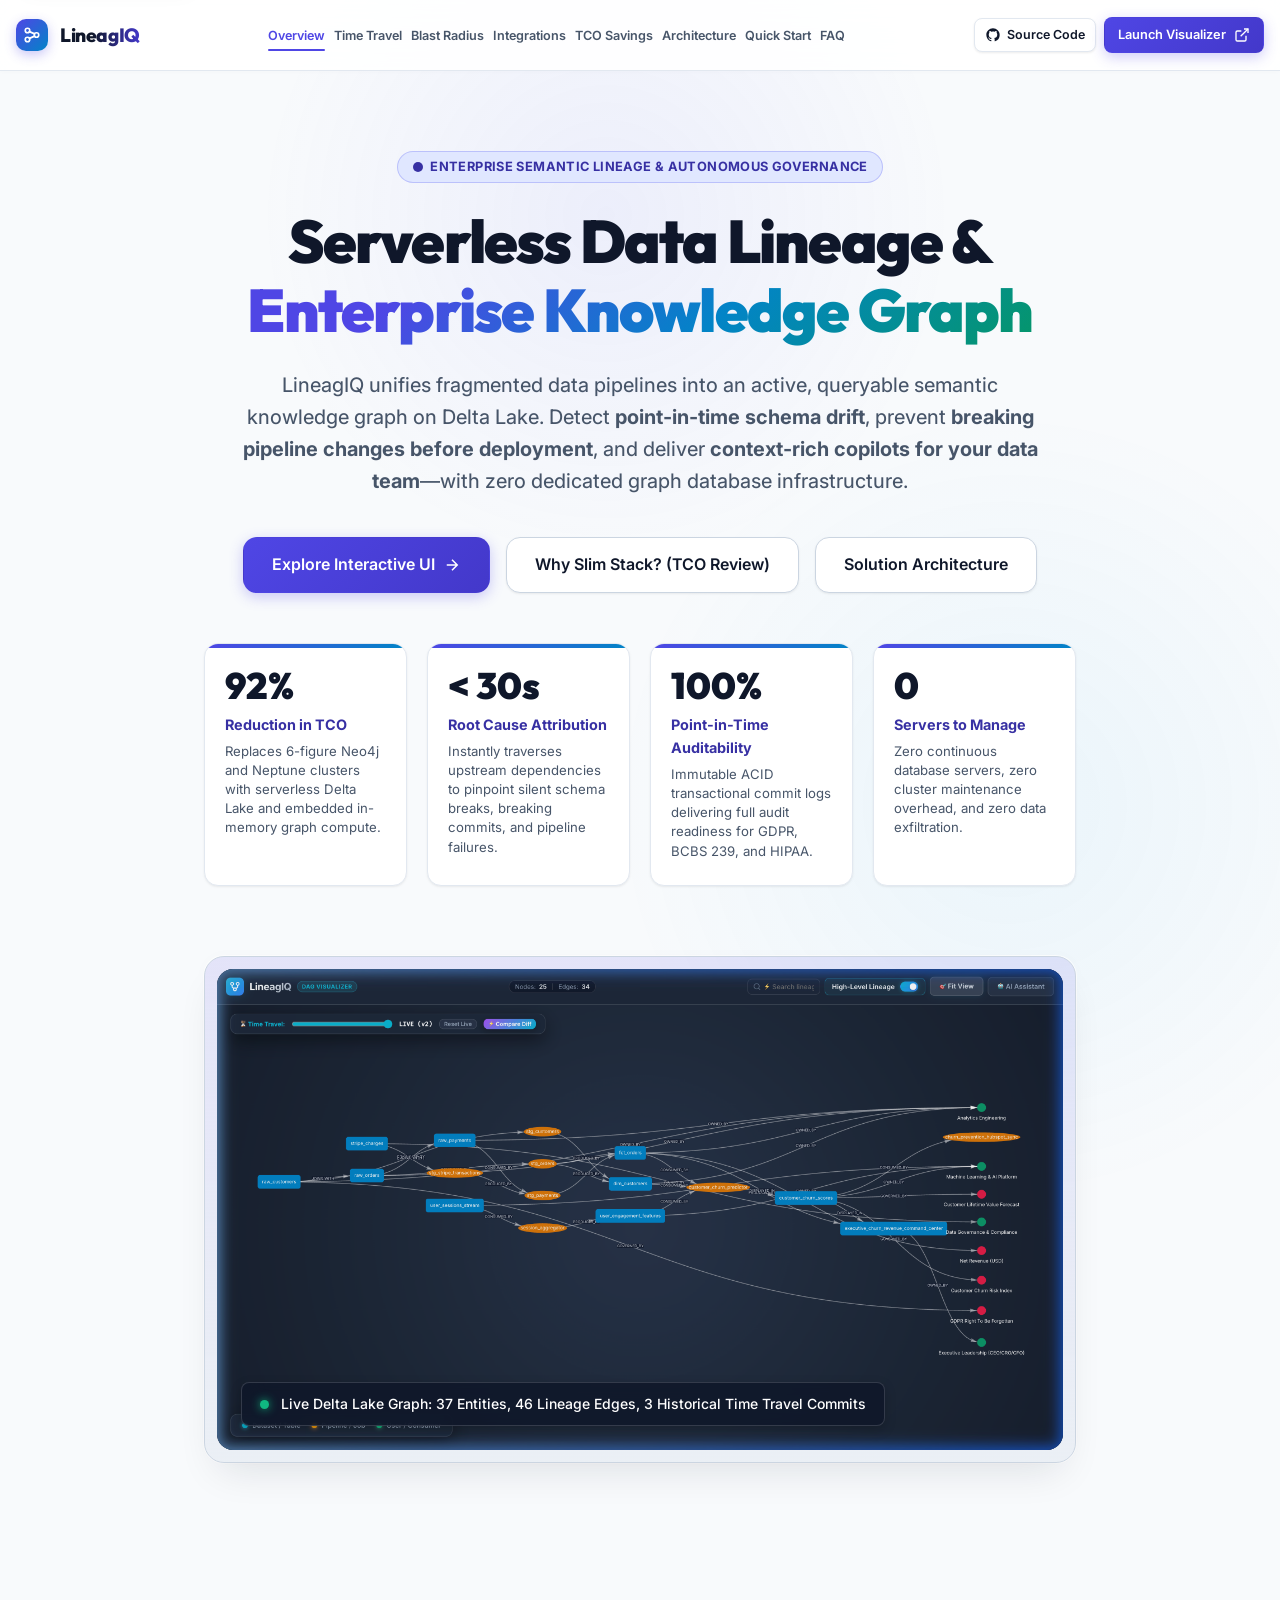
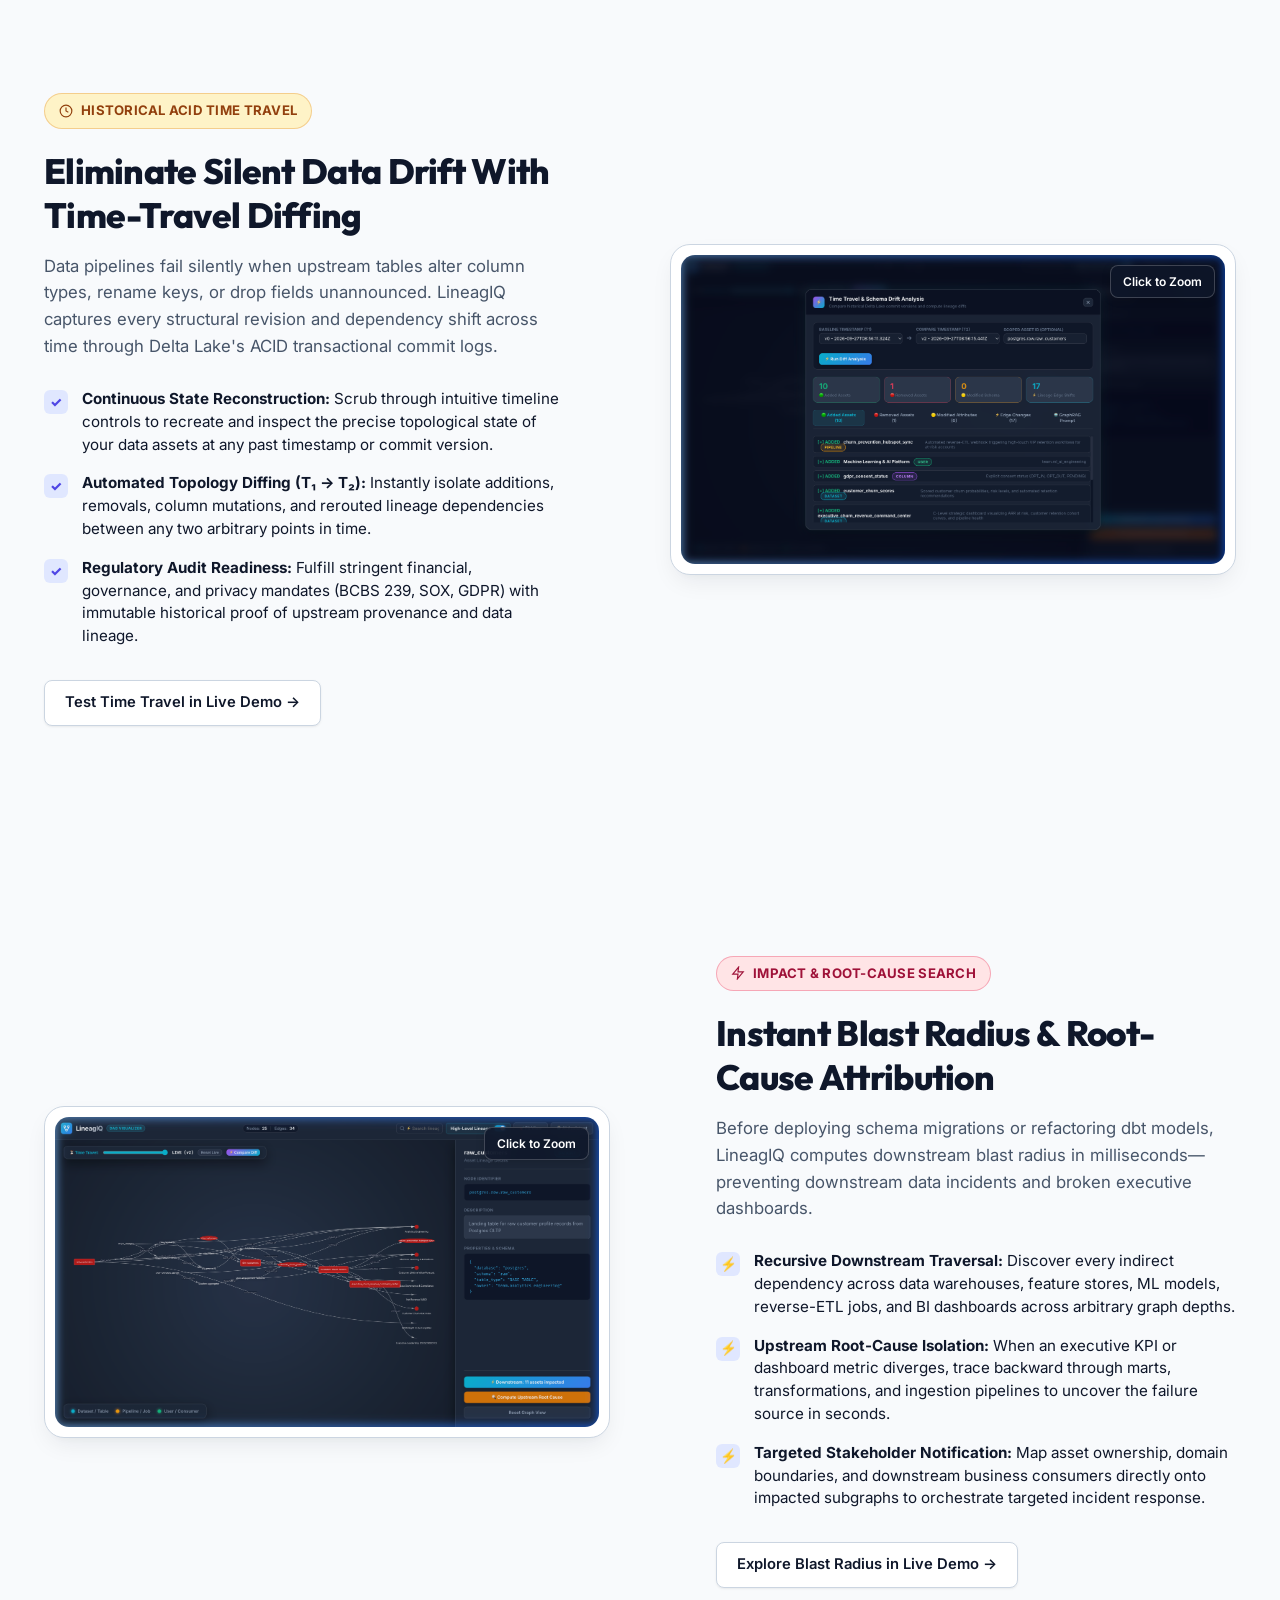
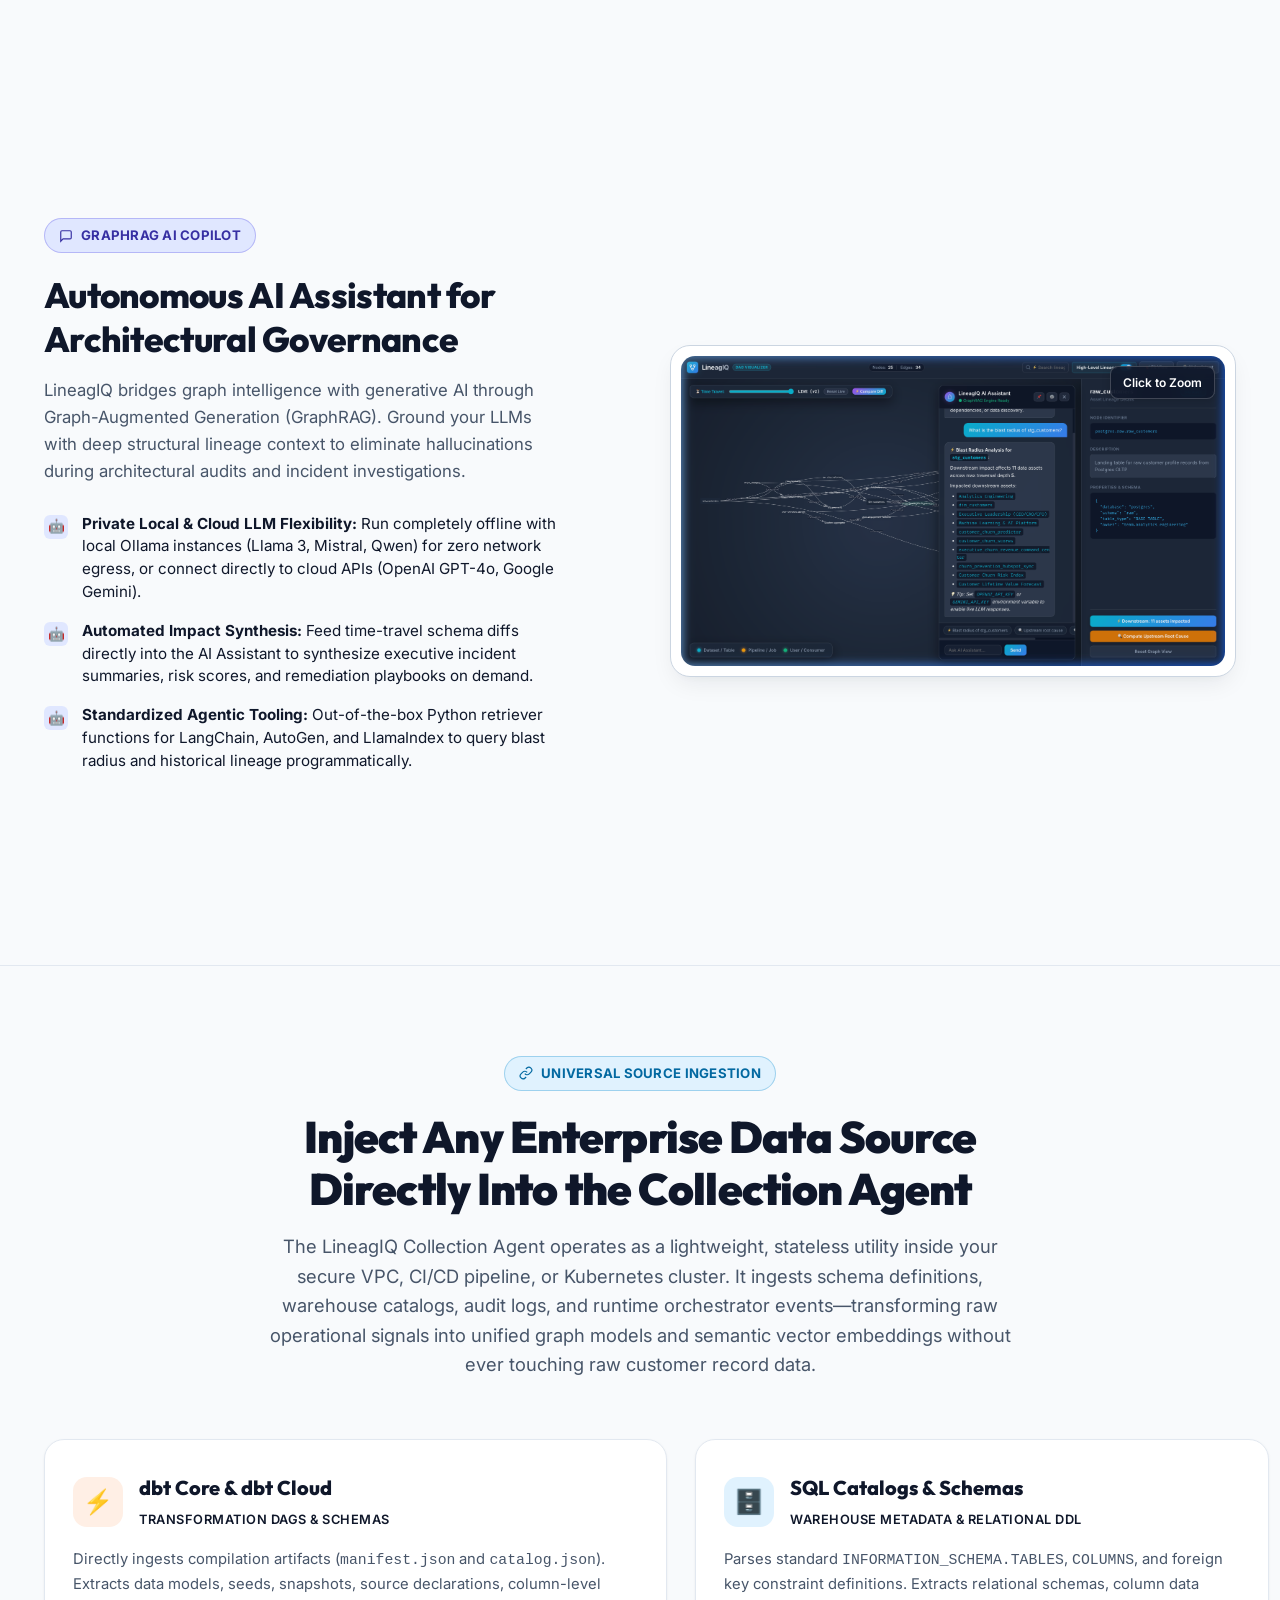
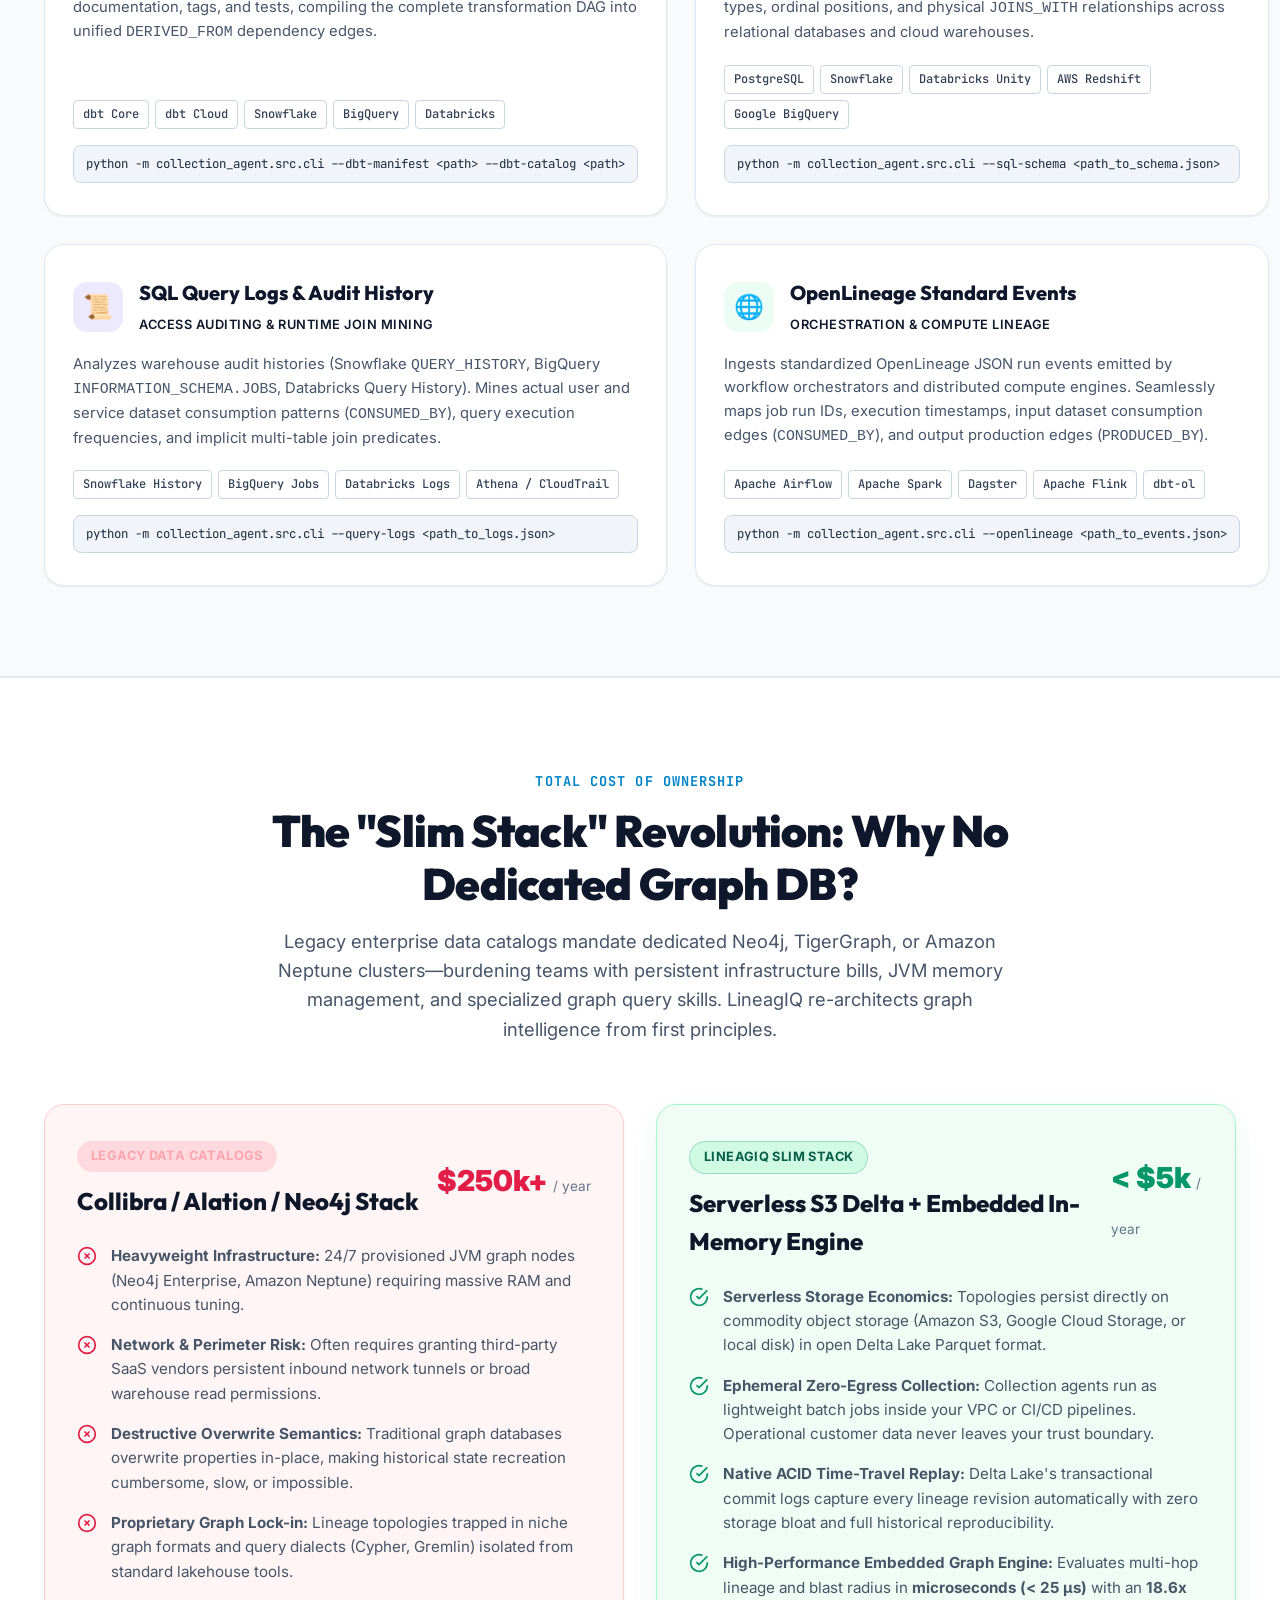
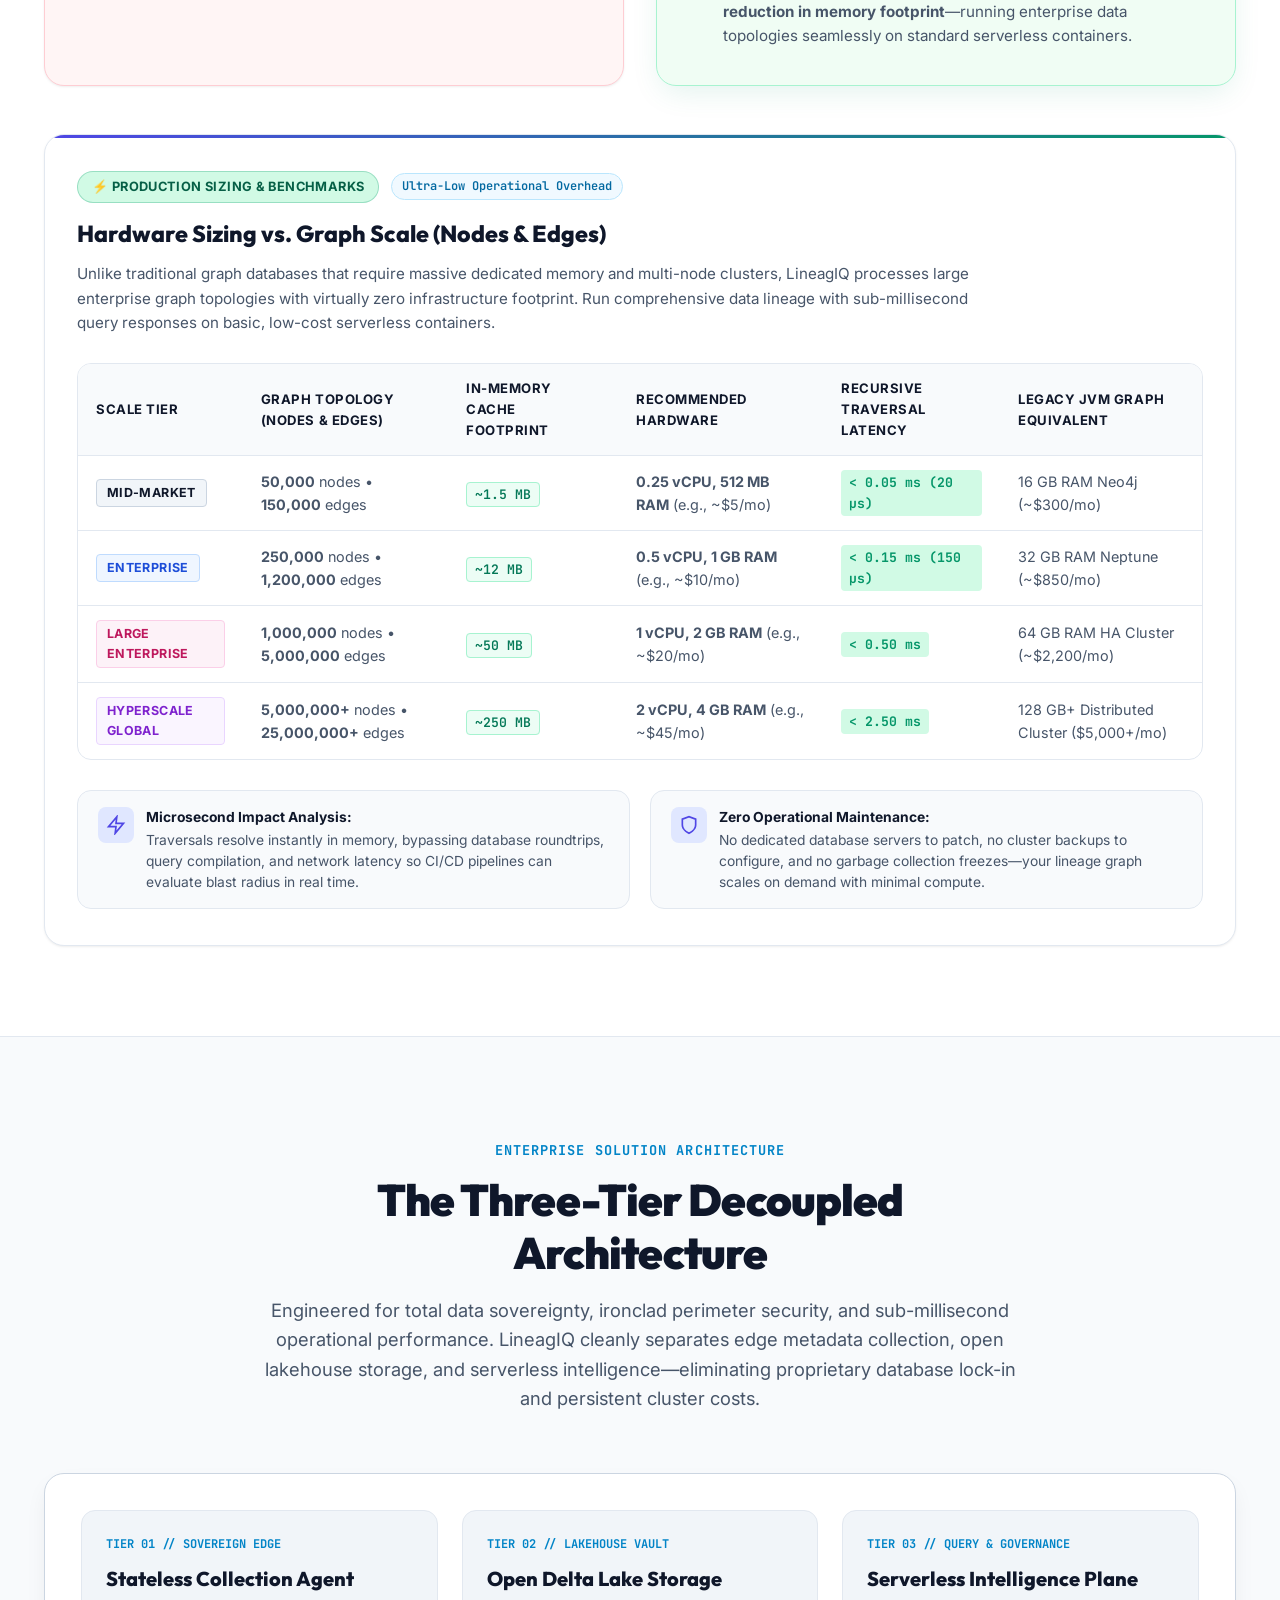
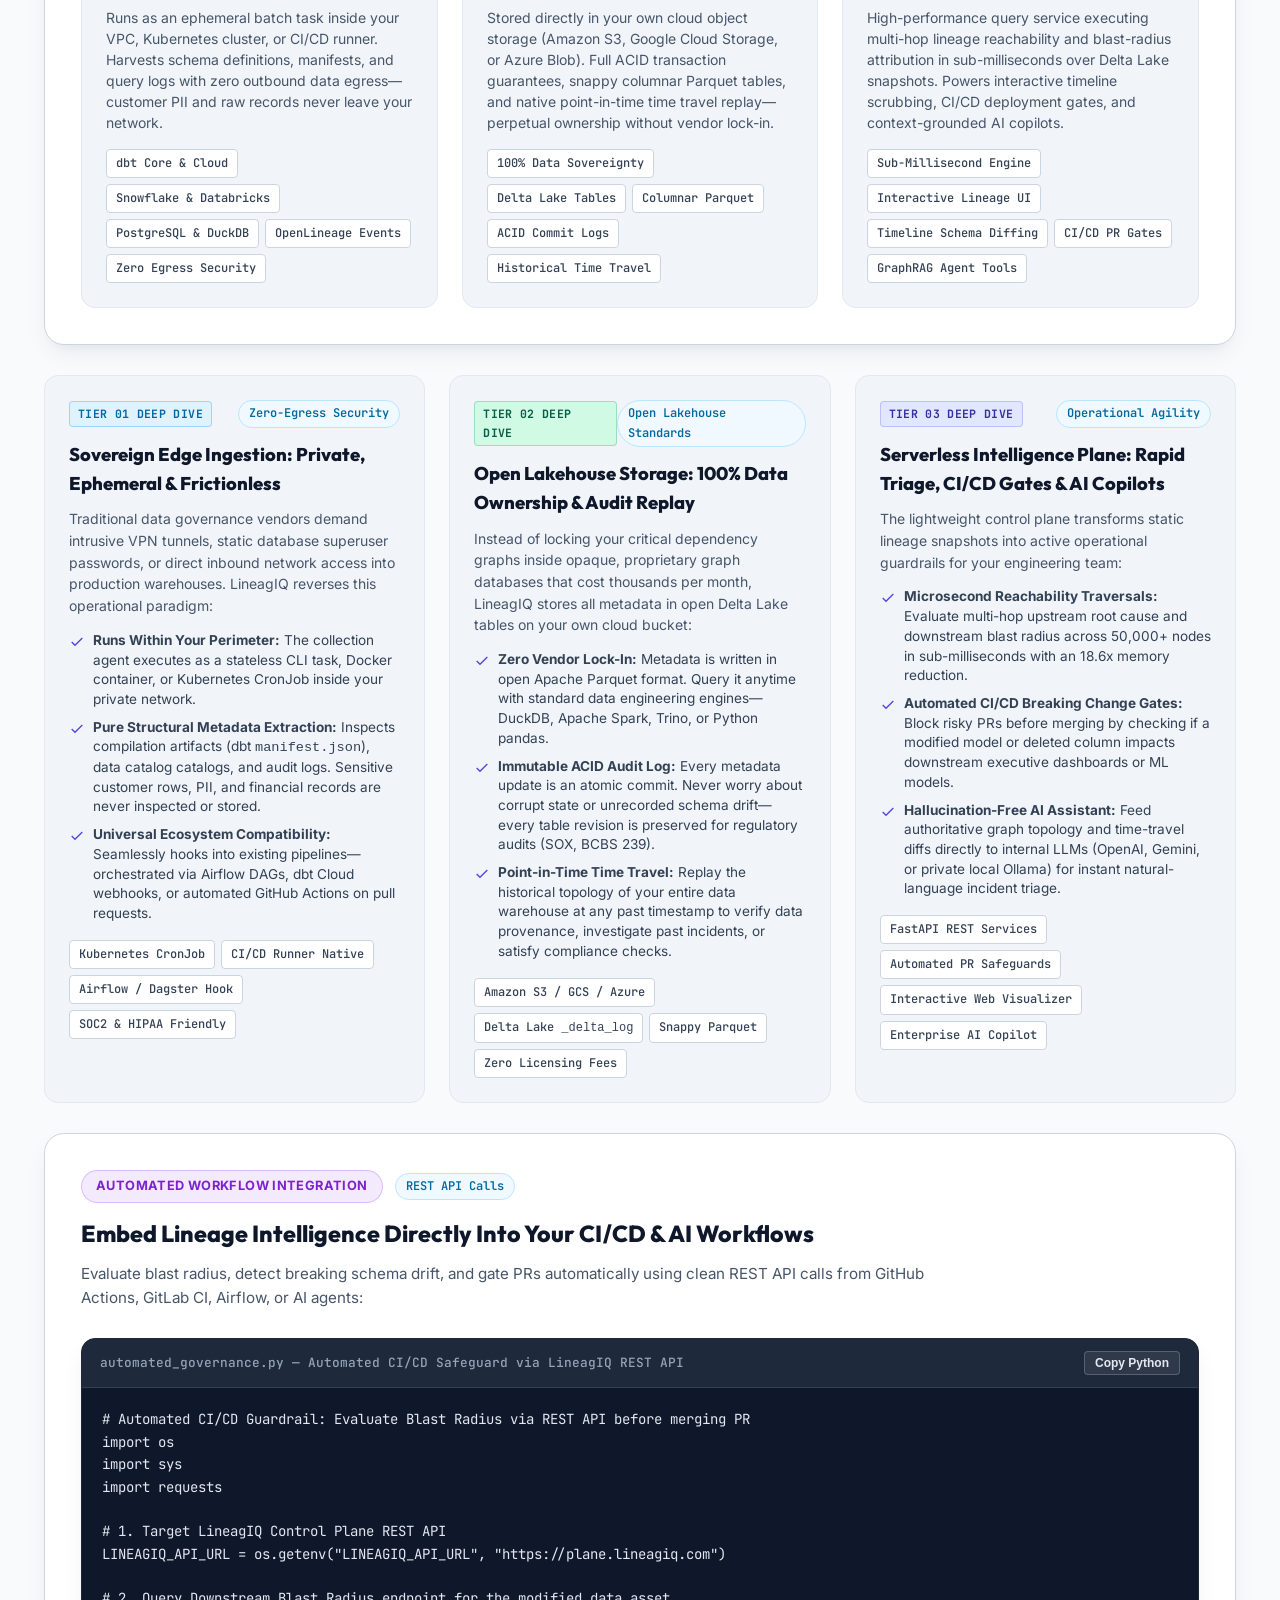
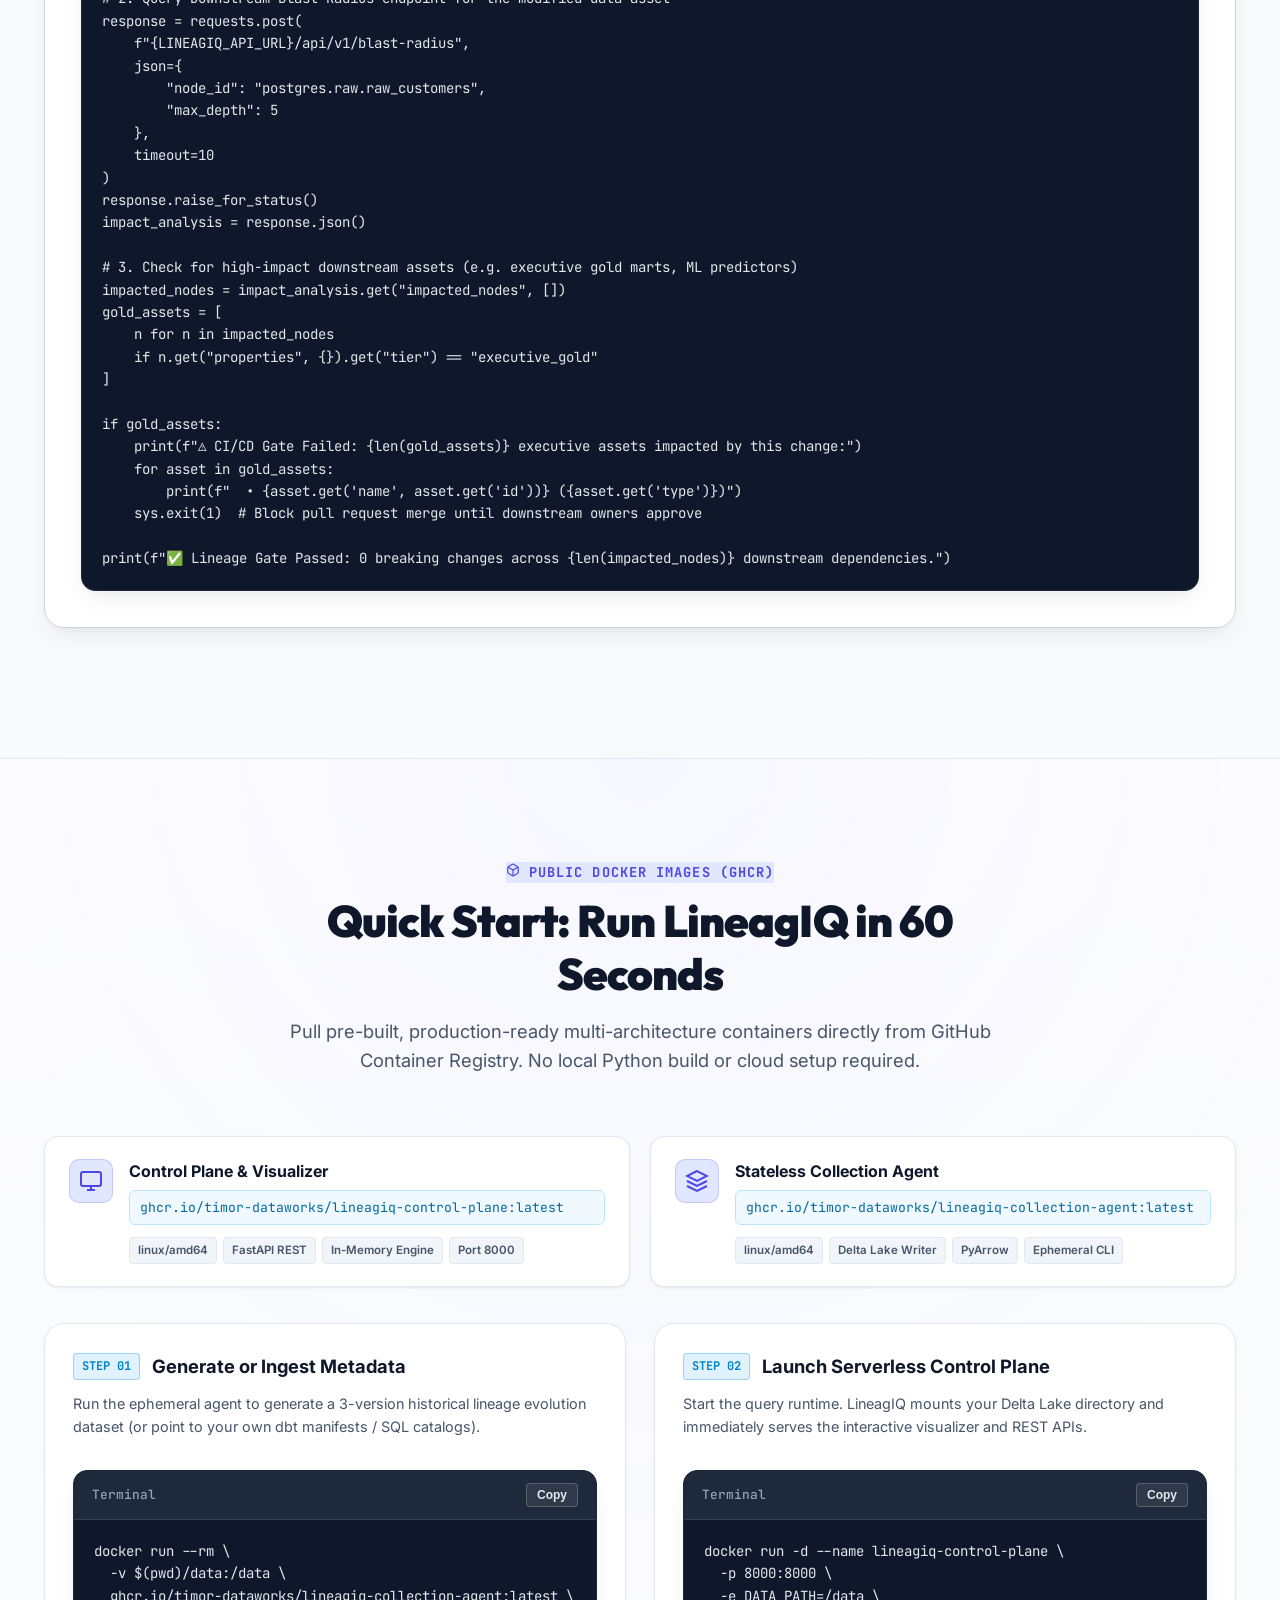
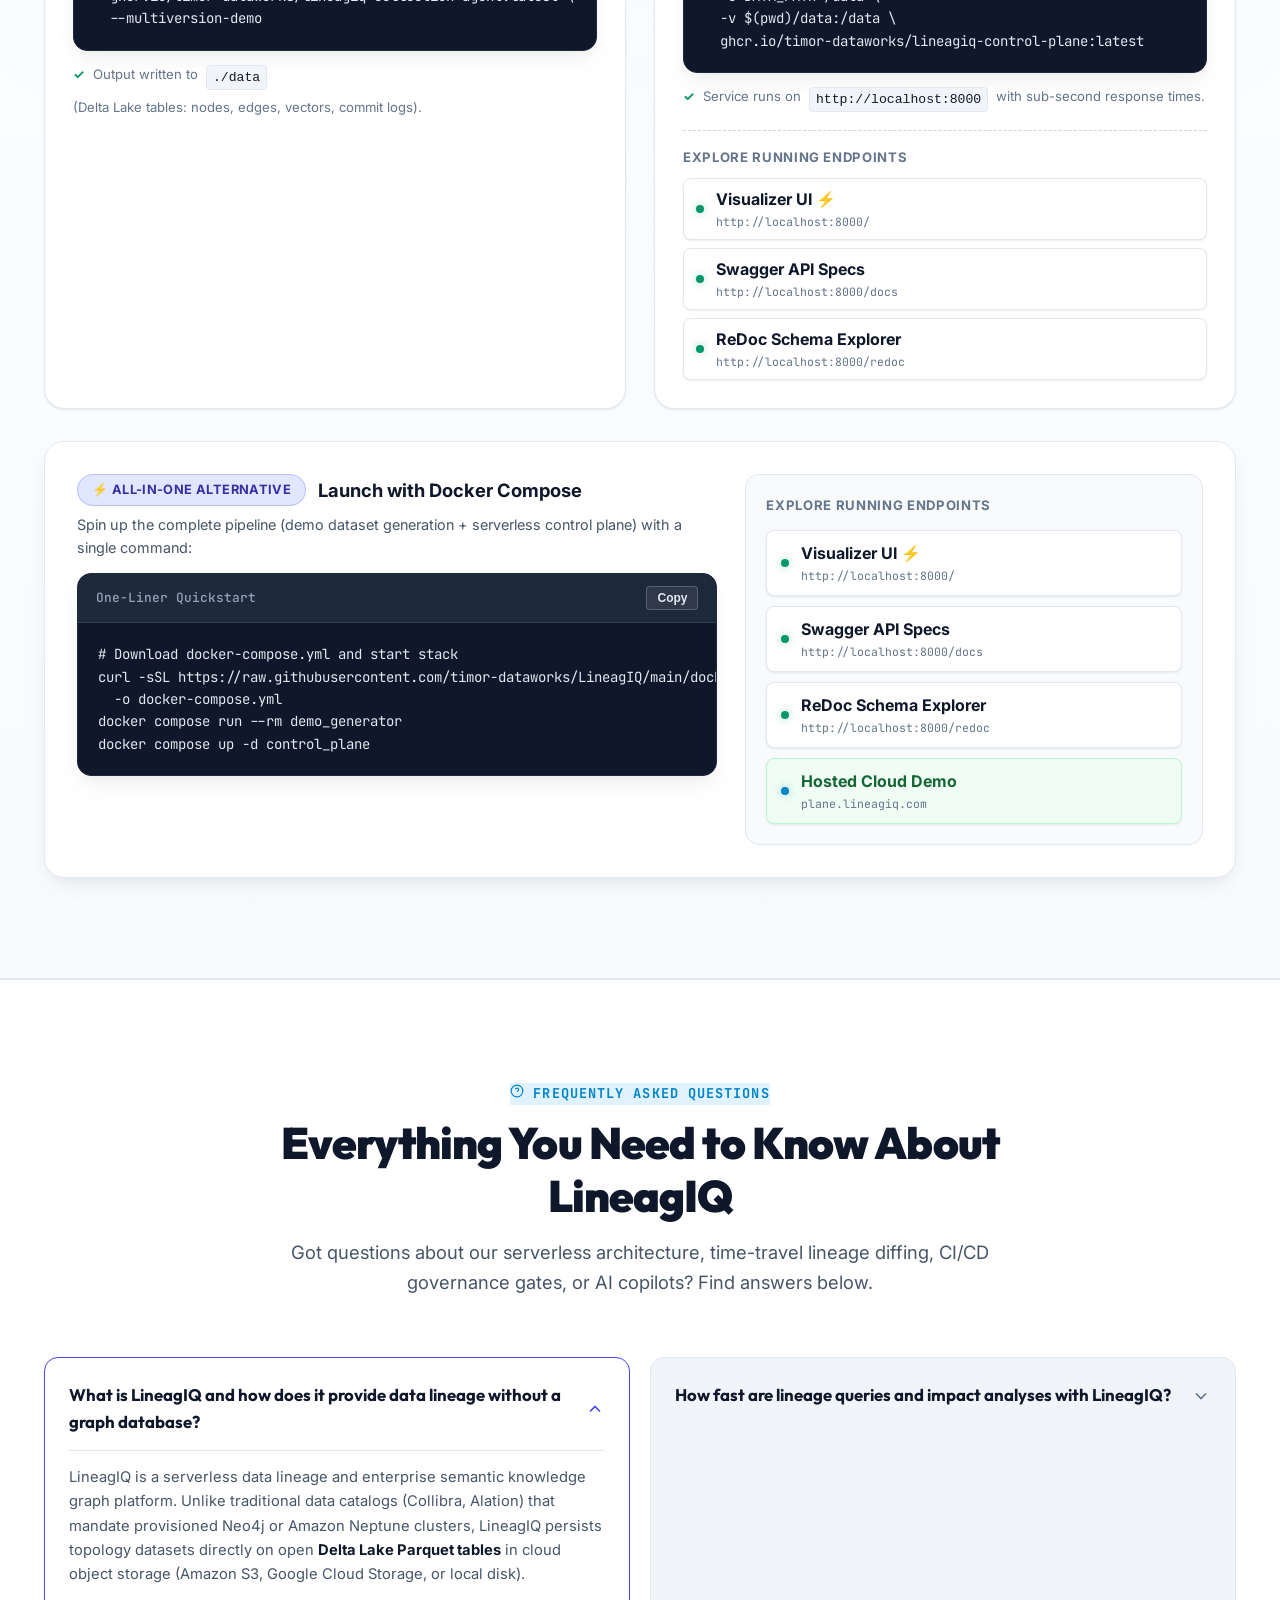
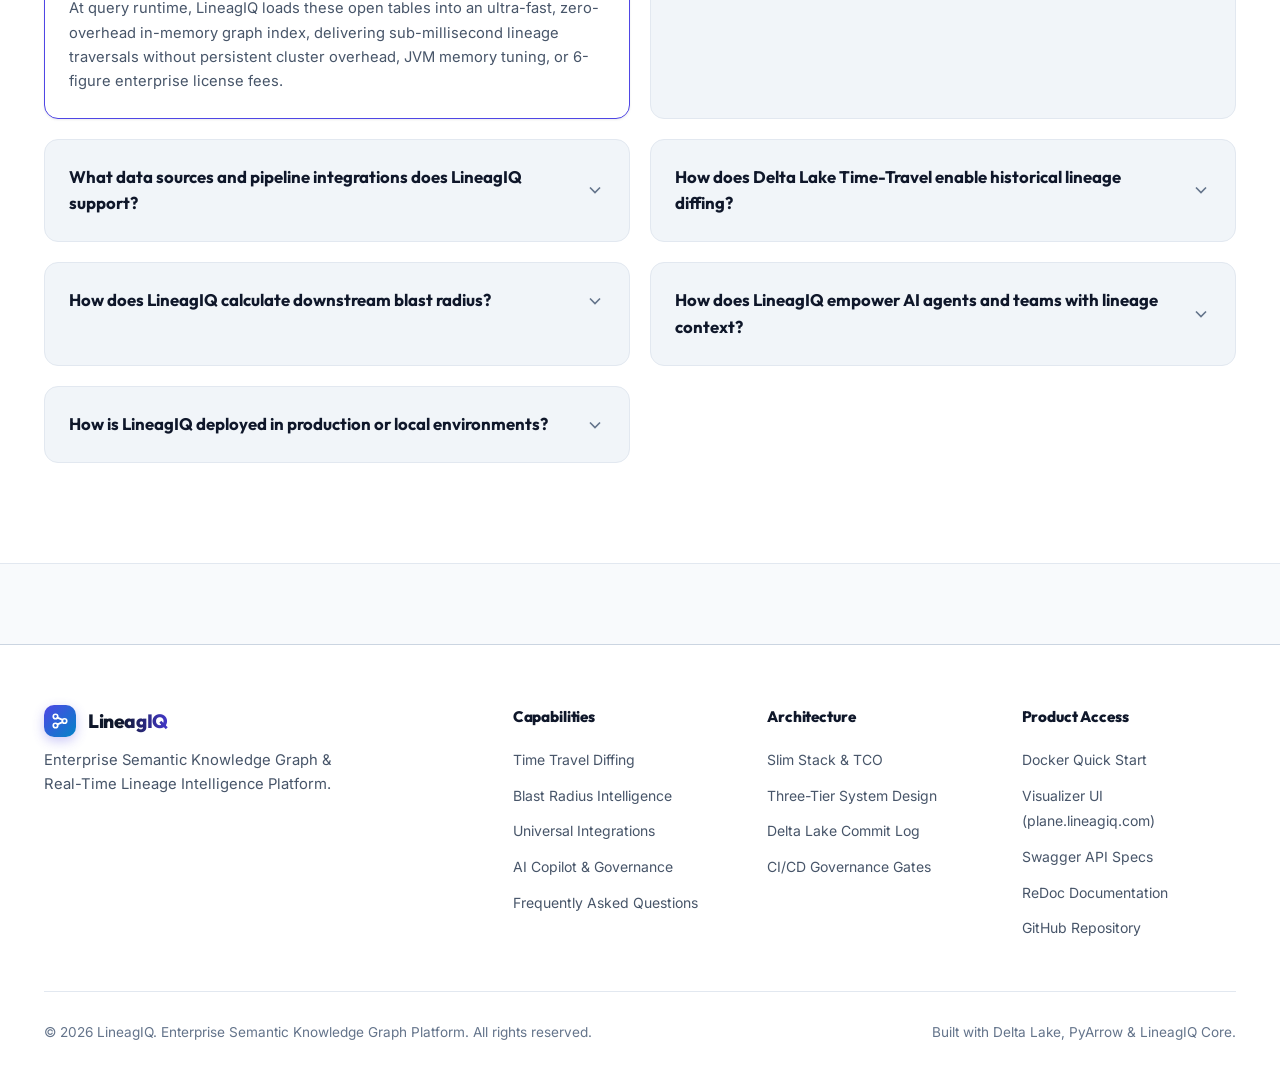
==== commit f0e89a13: "feat(website): update CI/CD integration example to use LineagIQ REST API calls" ====
--- a/website/index.html
+++ b/website/index.html
@@ -875,41 +875,53 @@
         <div class="scale-card-header">
           <div class="scale-header-badge">
             <span class="badge badge-purple">Automated Workflow Integration</span>
-            <span class="scale-tag">REST API &amp; Python Client</span>
+            <span class="scale-tag">REST API Calls</span>
           </div>
           <h3 class="scale-card-title">Embed Lineage Intelligence Directly Into Your CI/CD &amp; AI Workflows</h3>
           <p class="scale-card-desc">
-            Query blast radius, execute semantic search, and detect breaking schema drift programmatically with clean, standard endpoints:
+            Evaluate blast radius, detect breaking schema drift, and gate PRs automatically using clean REST API calls from GitHub Actions, GitLab CI, Airflow, or AI agents:
           </p>
         </div>
 
         <div class="code-container">
           <div class="code-header">
-            <span class="code-title">automated_governance.py — Automated CI/CD Safeguard &amp; Impact Analysis</span>
+            <span class="code-title">automated_governance.py — Automated CI/CD Safeguard via LineagIQ REST API</span>
             <button class="copy-btn" id="btn-copy-py" data-code="snippet-py" aria-label="Copy Programmatic Governance Python code">Copy Python</button>
           </div>
-          <pre><code id="snippet-py"># Automated CI/CD Guardrail: Evaluate Blast Radius before merging a PR
-from control_plane.src.agent_tools import get_dataset_blast_radius
-from control_plane.src.query_engine import QueryEngine
-
-# 1. Initialize LineagIQ query engine directly over your Lakehouse storage
-engine = QueryEngine(data_base_path="s3://enterprise-lakehouse/lineagiq/")
-
-# 2. Compute downstream blast radius for a modified data asset
-impact_analysis = engine.get_downstream_blast_radius(
-    start_node_id="postgres.raw.raw_customers",
-    max_depth=5
+          <pre><code id="snippet-py"># Automated CI/CD Guardrail: Evaluate Blast Radius via REST API before merging PR
+import os
+import sys
+import requests
+
+# 1. Target LineagIQ Control Plane REST API
+LINEAGIQ_API_URL = os.getenv("LINEAGIQ_API_URL", "https://plane.lineagiq.com")
+
+# 2. Query Downstream Blast Radius endpoint for the modified data asset
+response = requests.post(
+    f"{LINEAGIQ_API_URL}/api/v1/blast-radius",
+    json={
+        "node_id": "postgres.raw.raw_customers",
+        "max_depth": 5
+    },
+    timeout=10
 )
-
-# 3. Check for high-impact downstream assets (e.g. executive dashboards, ML predictors)
-impacted_nodes = impact_analysis["impacted_nodes"]
-high_priority = [n for n in impacted_nodes if n.get("properties", {}).get("tier") == "executive_gold"]
-
-if high_priority:
-    print(f"⚠️ Warning: {len(high_priority)} downstream executive assets impacted by this change:")
-    for asset in high_priority:
-        print(f"  • {asset['name']} ({asset['id']})")
-    # Gate the pull request or alert relevant data consumers automatically</code></pre>
+response.raise_for_status()
+impact_analysis = response.json()
+
+# 3. Check for high-impact downstream assets (e.g. executive gold marts, ML predictors)
+impacted_nodes = impact_analysis.get("impacted_nodes", [])
+gold_assets = [
+    n for n in impacted_nodes
+    if n.get("properties", {}).get("tier") == "executive_gold"
+]
+
+if gold_assets:
+    print(f"⚠️ CI/CD Gate Failed: {len(gold_assets)} executive assets impacted by this change:")
+    for asset in gold_assets:
+        print(f"  • {asset.get('name', asset.get('id'))} ({asset.get('type')})")
+    sys.exit(1)  # Block pull request merge until downstream owners approve
+
+print(f"✅ Lineage Gate Passed: 0 breaking changes across {len(impacted_nodes)} downstream dependencies.")</code></pre>
         </div>
       </div>
     </div>
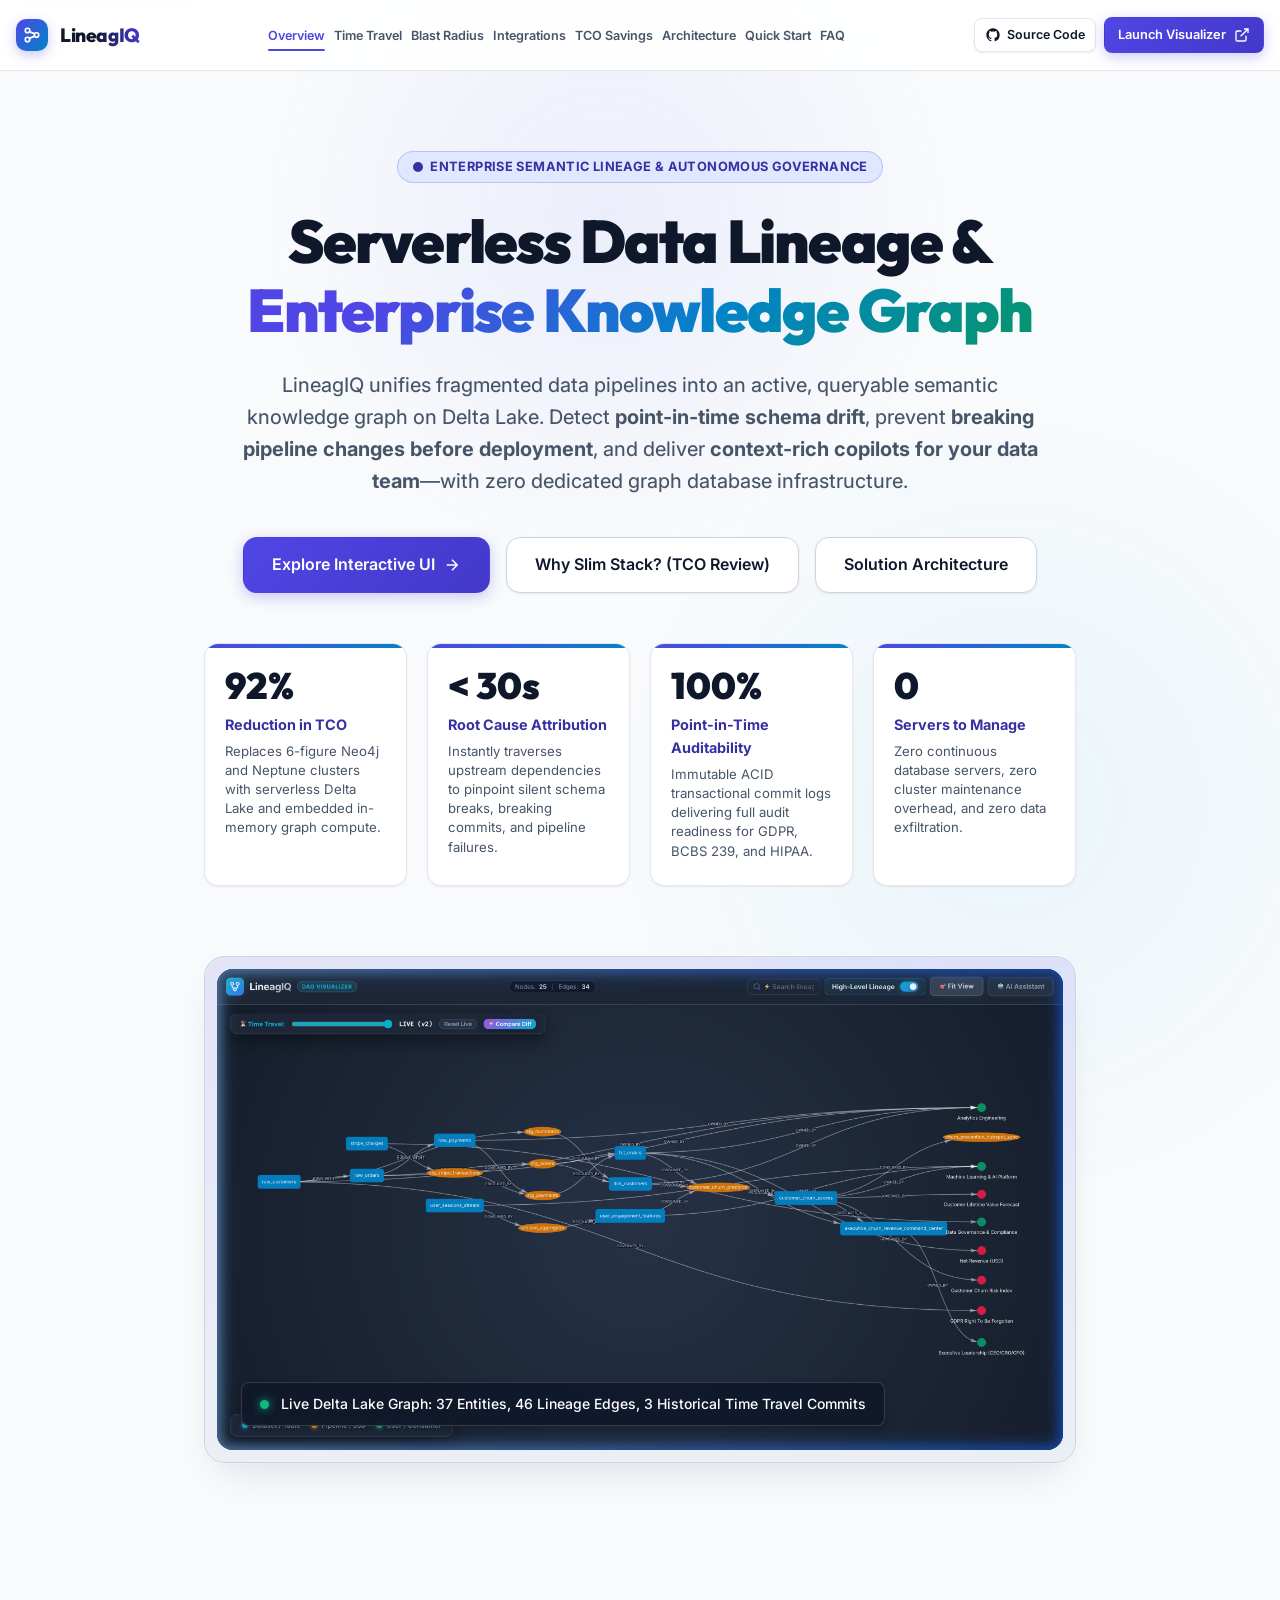
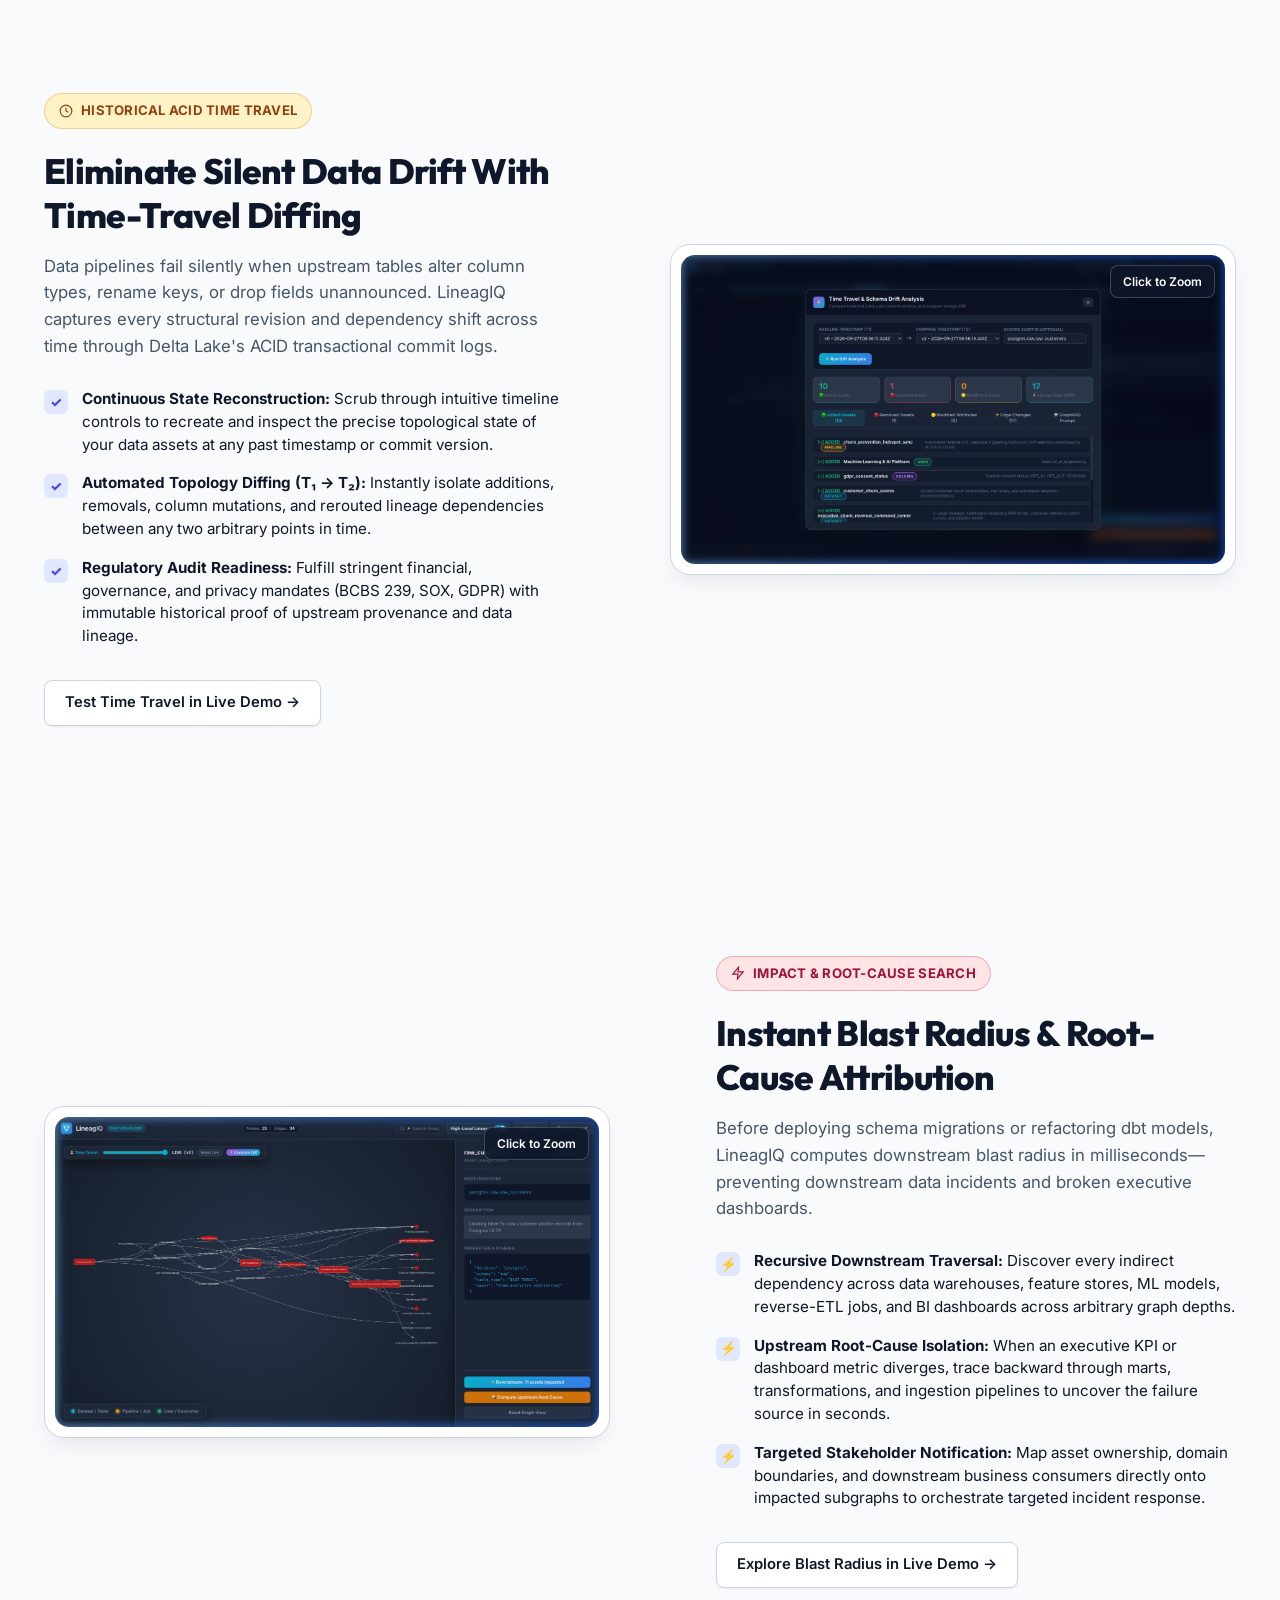
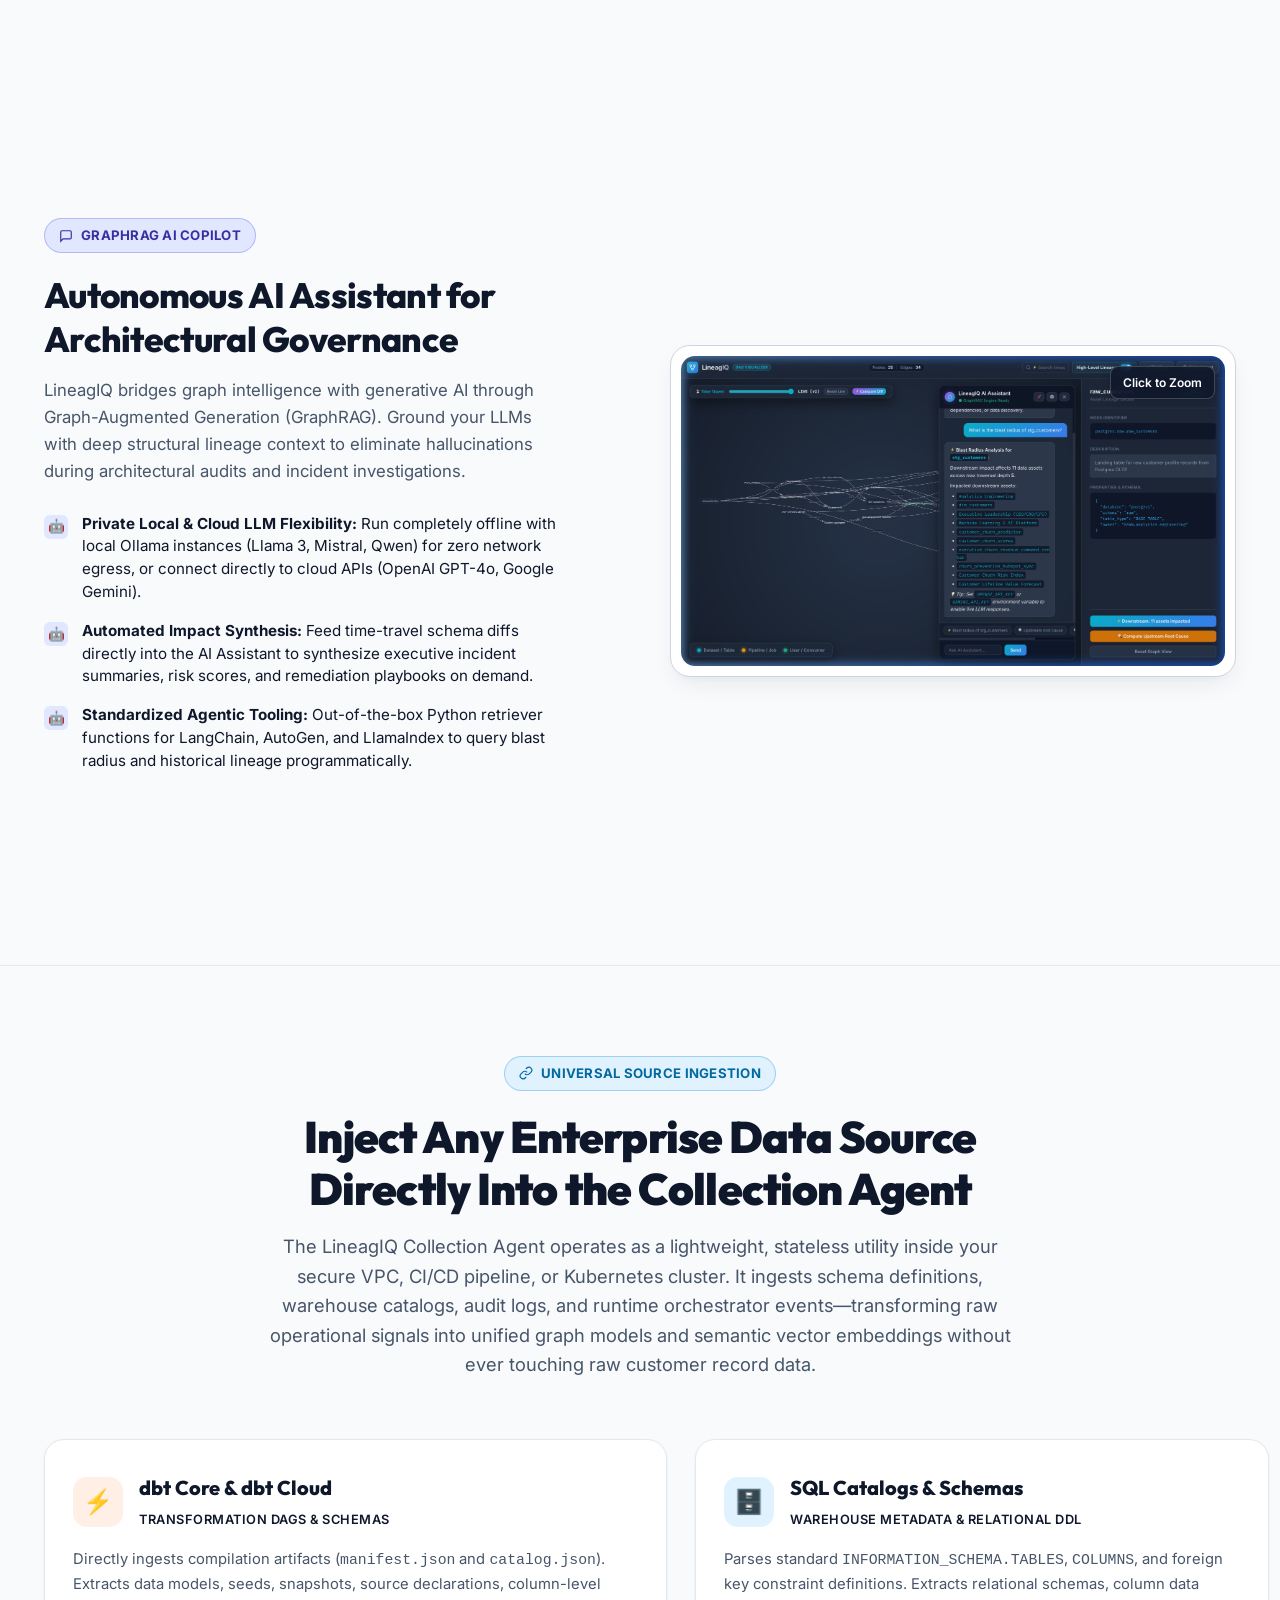
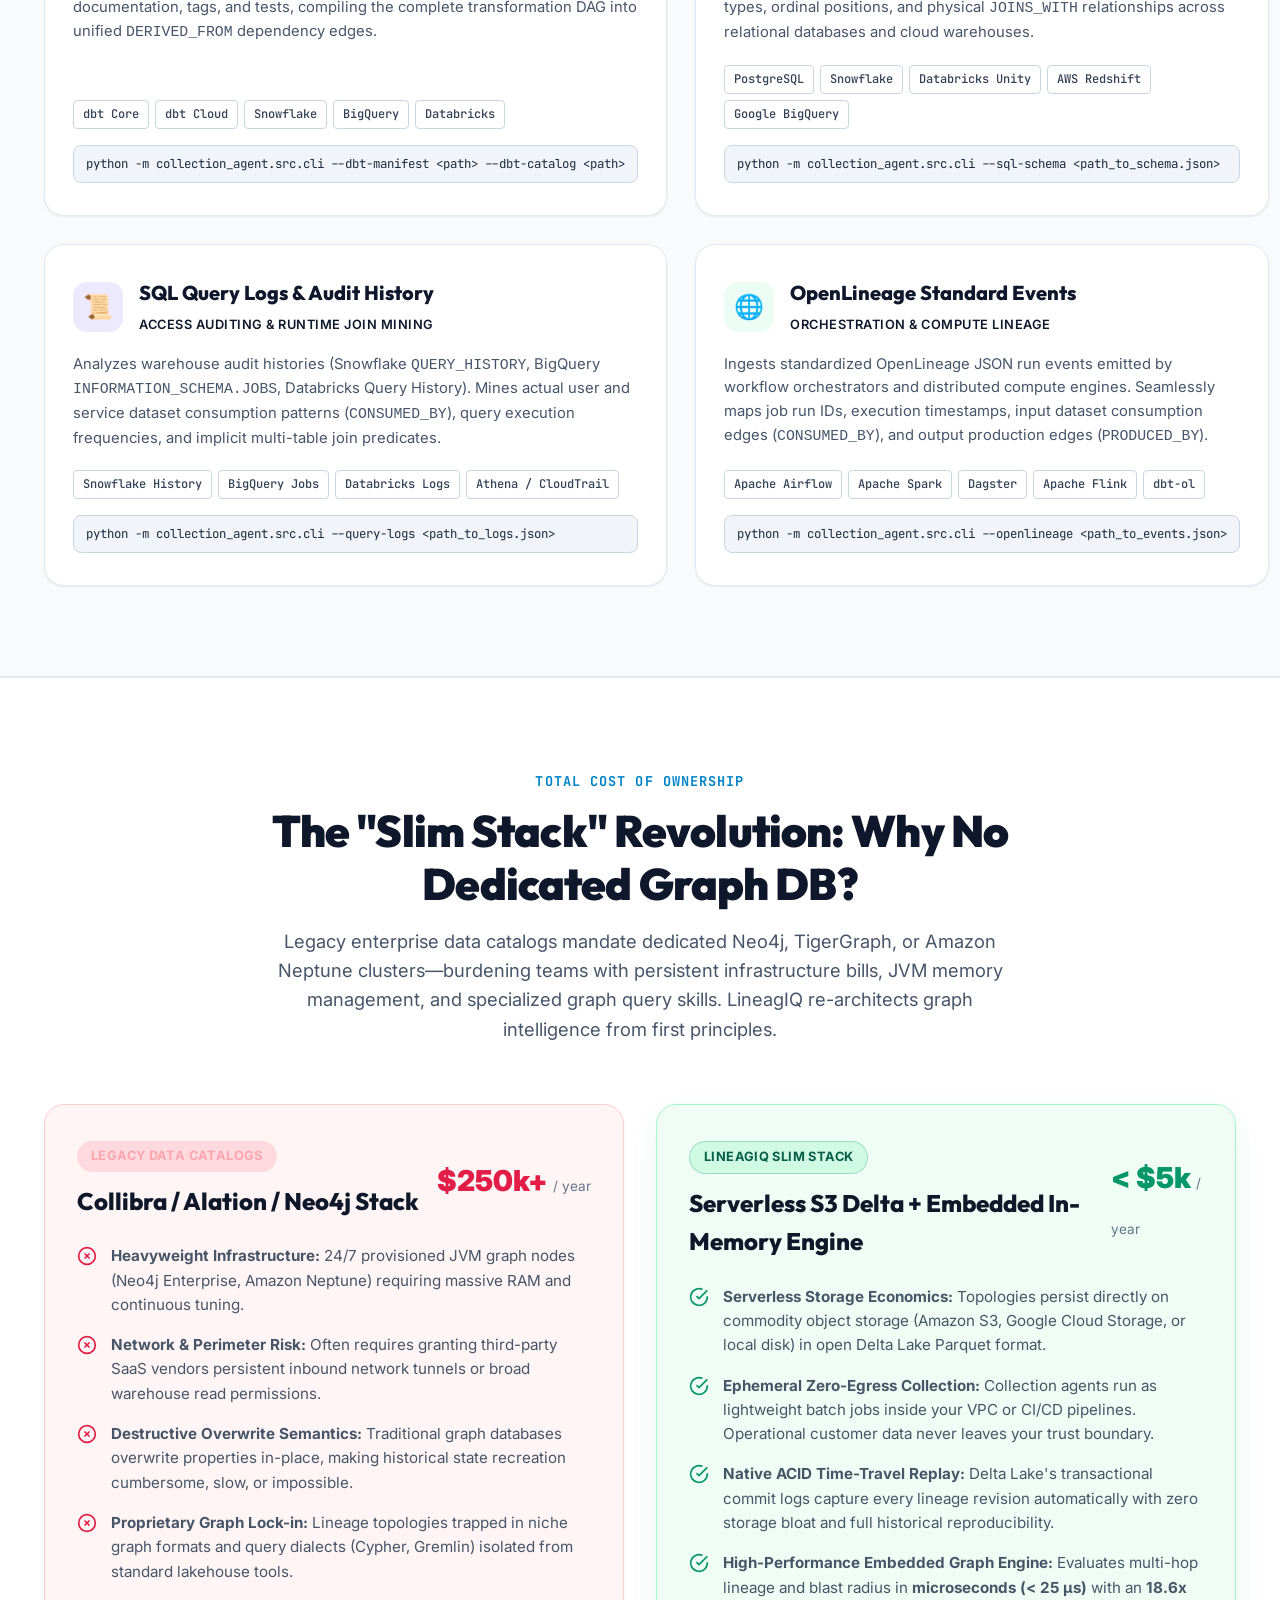
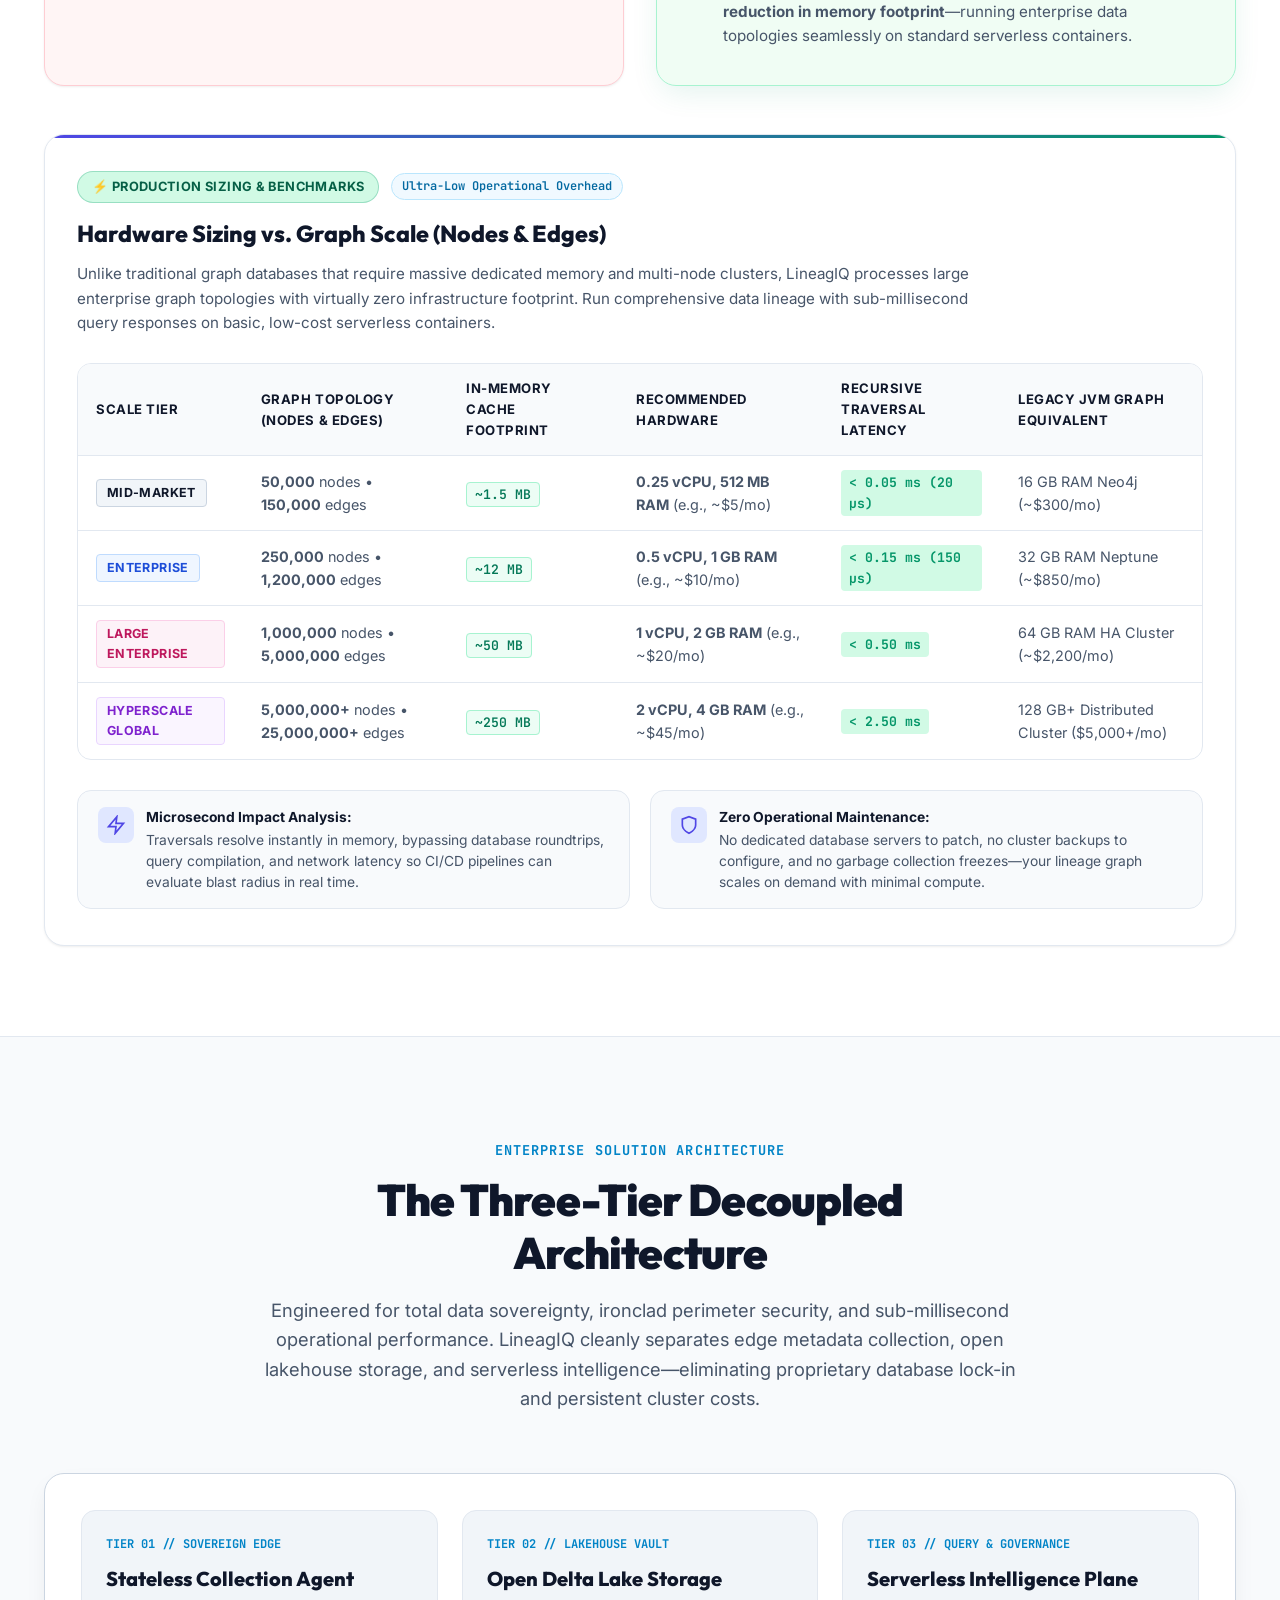
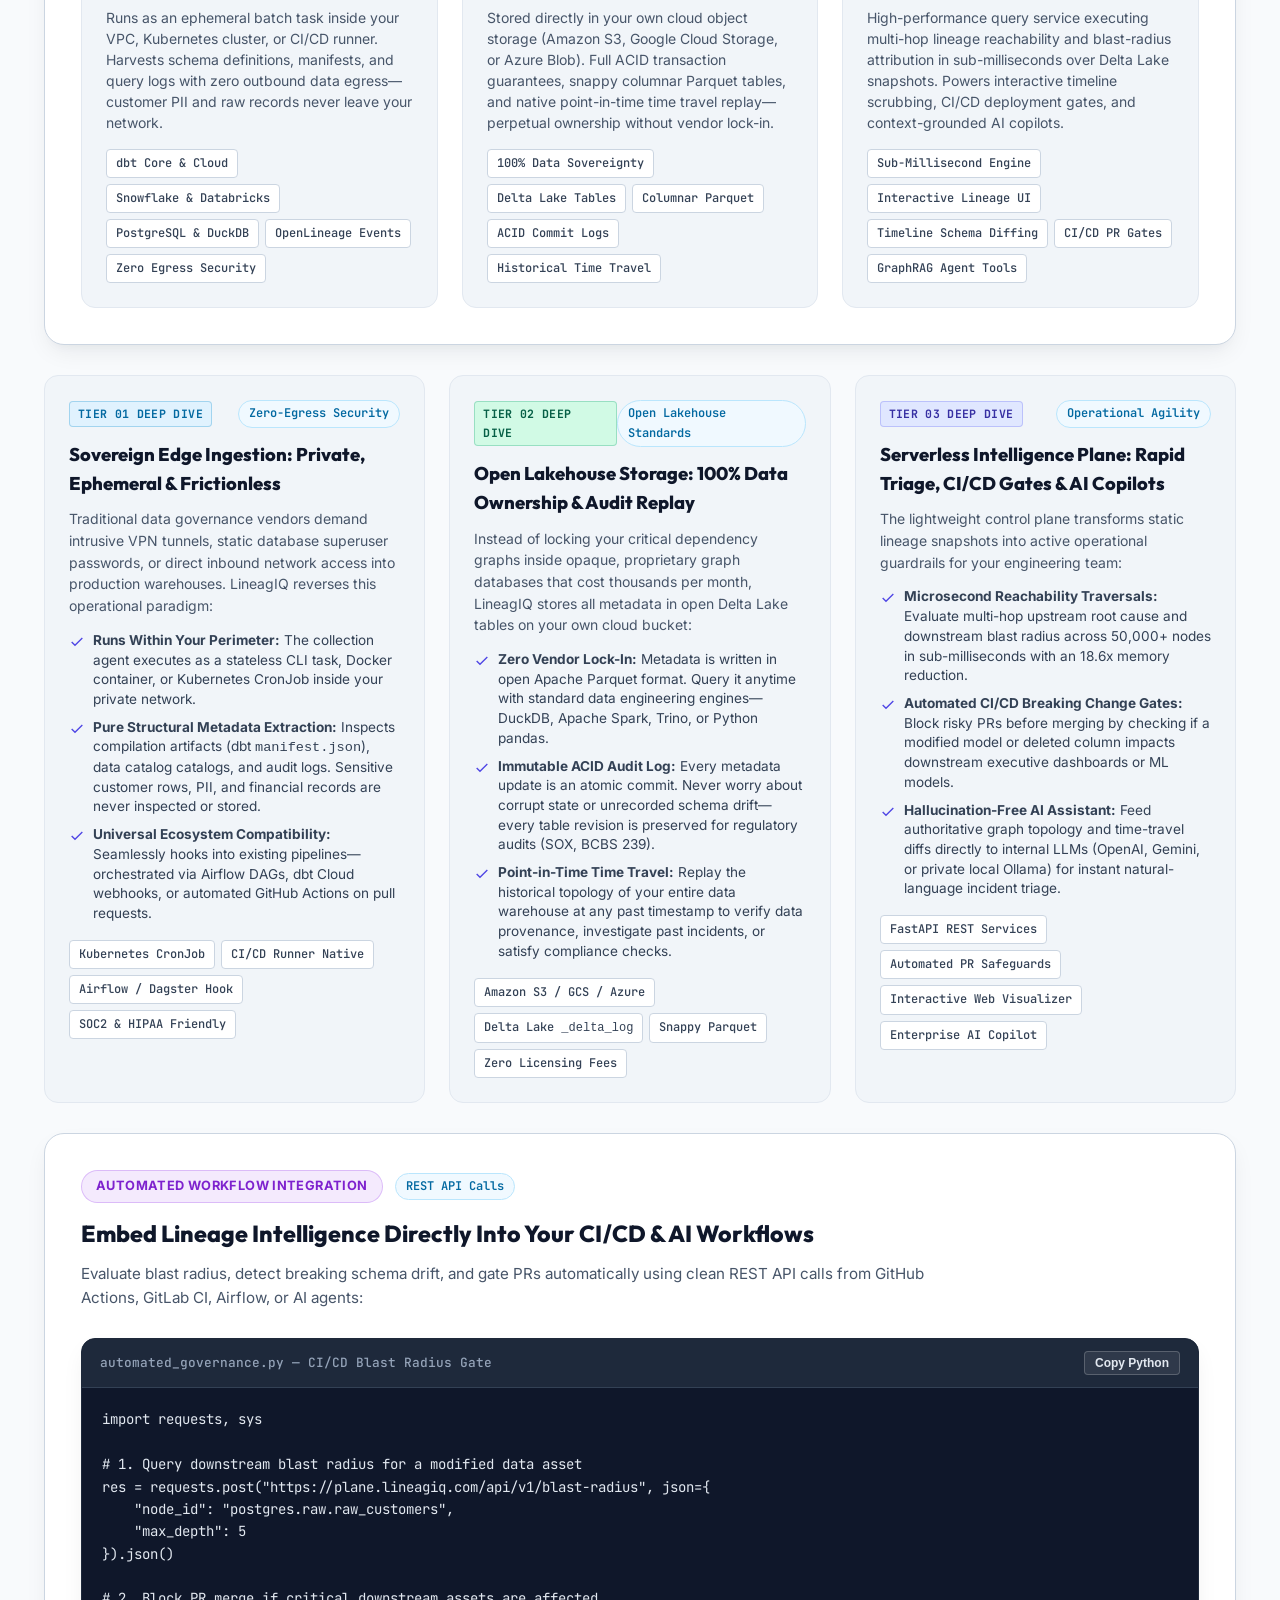
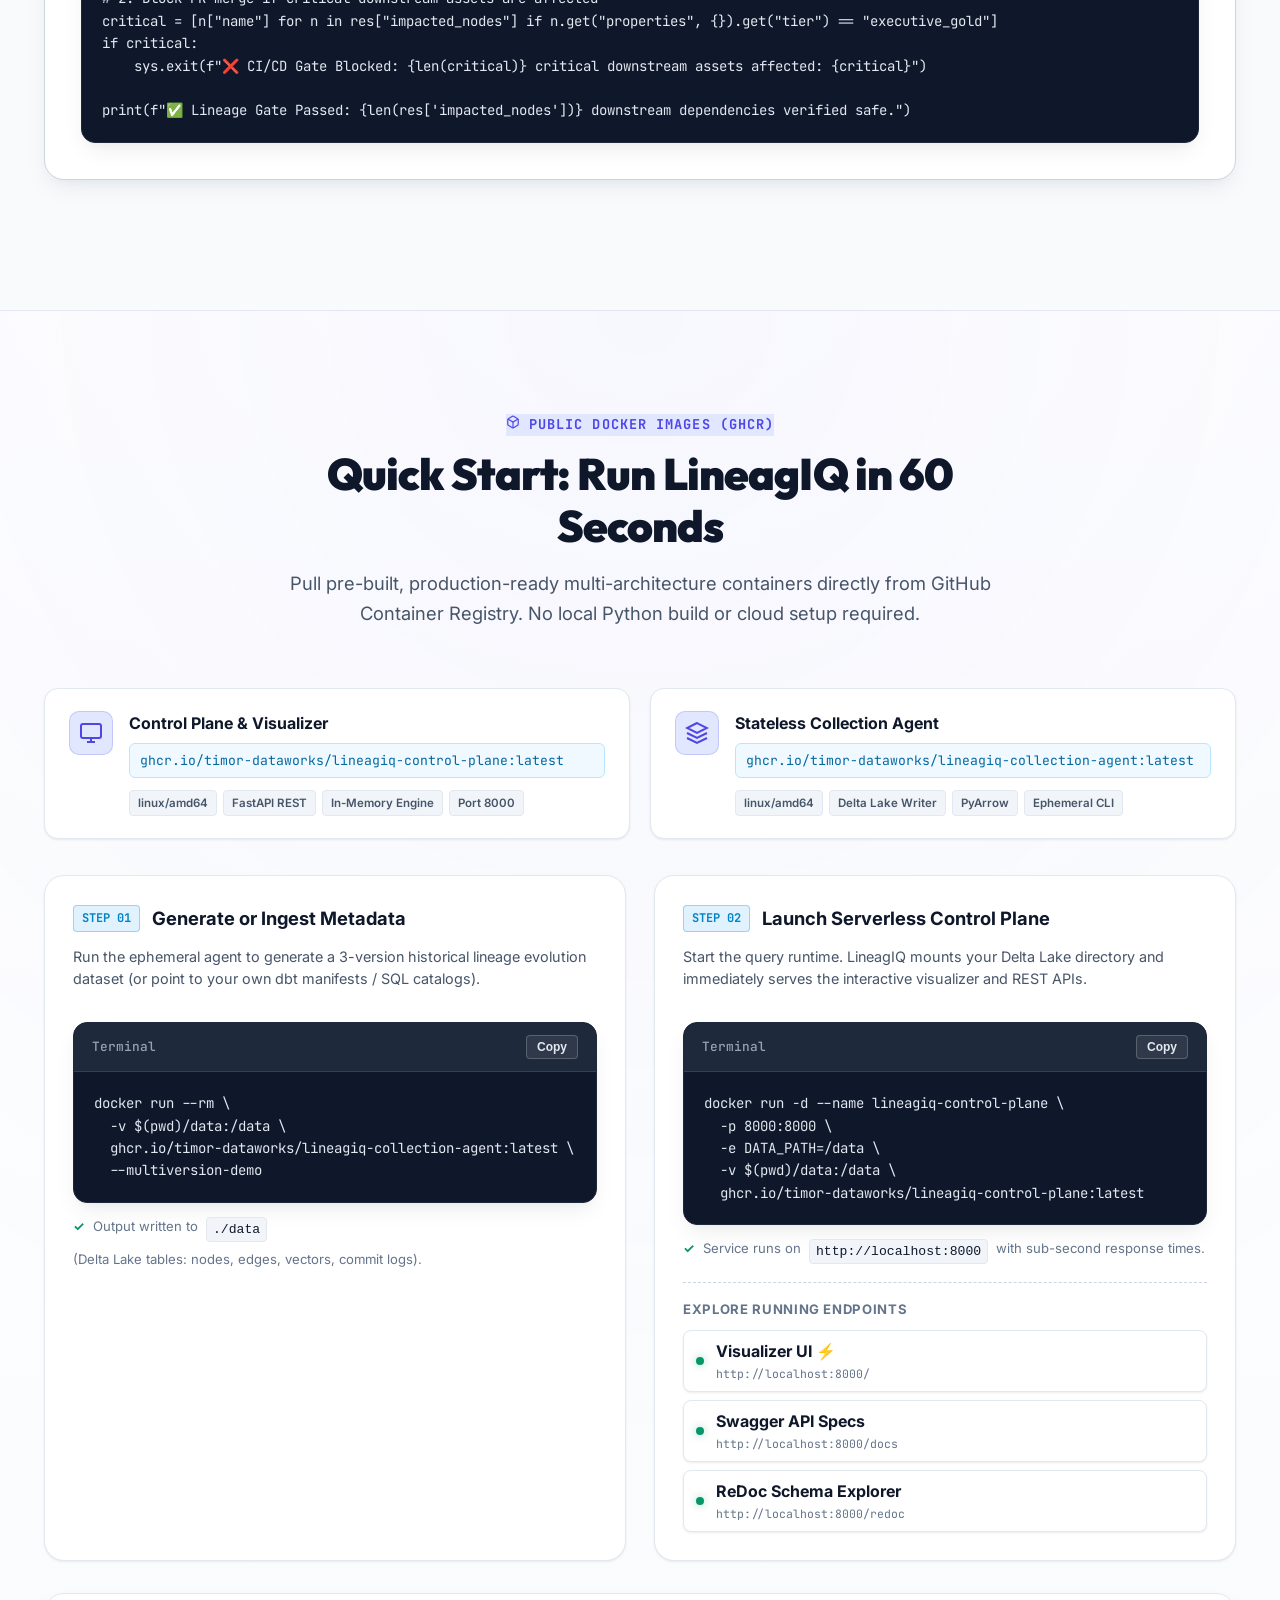
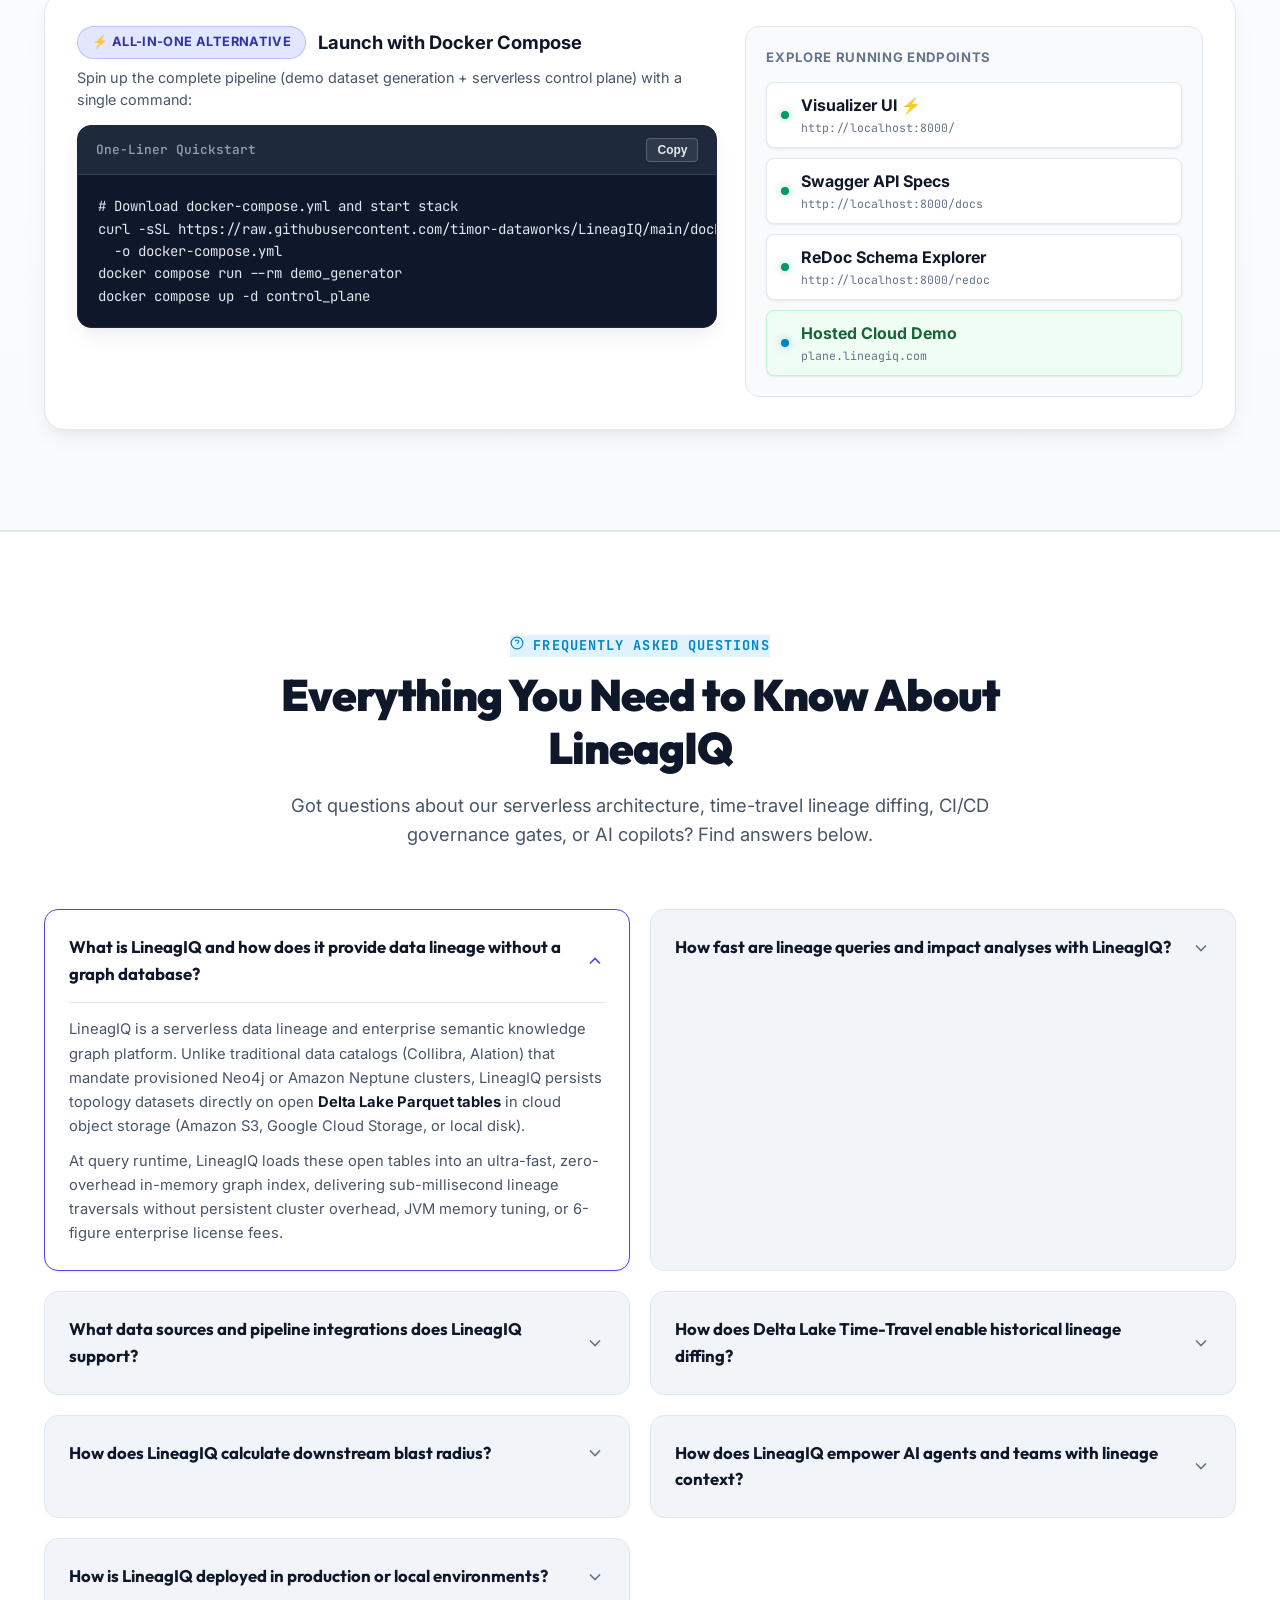
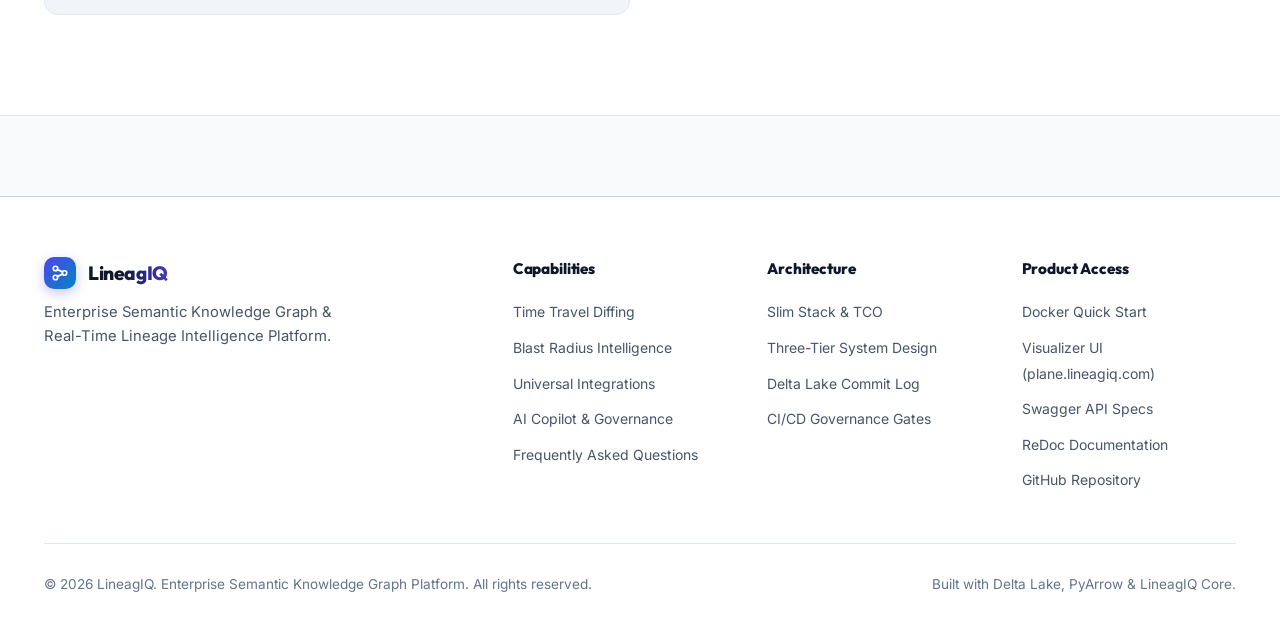
==== commit bbbb7992: "chore(website): shorten CI/CD REST API code snippet" ====
--- a/website/index.html
+++ b/website/index.html
@@ -885,43 +885,23 @@
 
         <div class="code-container">
           <div class="code-header">
-            <span class="code-title">automated_governance.py — Automated CI/CD Safeguard via LineagIQ REST API</span>
+            <span class="code-title">automated_governance.py — CI/CD Blast Radius Gate</span>
             <button class="copy-btn" id="btn-copy-py" data-code="snippet-py" aria-label="Copy Programmatic Governance Python code">Copy Python</button>
           </div>
-          <pre><code id="snippet-py"># Automated CI/CD Guardrail: Evaluate Blast Radius via REST API before merging PR
-import os
-import sys
-import requests
-
-# 1. Target LineagIQ Control Plane REST API
-LINEAGIQ_API_URL = os.getenv("LINEAGIQ_API_URL", "https://plane.lineagiq.com")
-
-# 2. Query Downstream Blast Radius endpoint for the modified data asset
-response = requests.post(
-    f"{LINEAGIQ_API_URL}/api/v1/blast-radius",
-    json={
-        "node_id": "postgres.raw.raw_customers",
-        "max_depth": 5
-    },
-    timeout=10
-)
-response.raise_for_status()
-impact_analysis = response.json()
-
-# 3. Check for high-impact downstream assets (e.g. executive gold marts, ML predictors)
-impacted_nodes = impact_analysis.get("impacted_nodes", [])
-gold_assets = [
-    n for n in impacted_nodes
-    if n.get("properties", {}).get("tier") == "executive_gold"
-]
-
-if gold_assets:
-    print(f"⚠️ CI/CD Gate Failed: {len(gold_assets)} executive assets impacted by this change:")
-    for asset in gold_assets:
-        print(f"  • {asset.get('name', asset.get('id'))} ({asset.get('type')})")
-    sys.exit(1)  # Block pull request merge until downstream owners approve
-
-print(f"✅ Lineage Gate Passed: 0 breaking changes across {len(impacted_nodes)} downstream dependencies.")</code></pre>
+          <pre><code id="snippet-py">import requests, sys
+
+# 1. Query downstream blast radius for a modified data asset
+res = requests.post("https://plane.lineagiq.com/api/v1/blast-radius", json={
+    "node_id": "postgres.raw.raw_customers",
+    "max_depth": 5
+}).json()
+
+# 2. Block PR merge if critical downstream assets are affected
+critical = [n["name"] for n in res["impacted_nodes"] if n.get("properties", {}).get("tier") == "executive_gold"]
+if critical:
+    sys.exit(f"❌ CI/CD Gate Blocked: {len(critical)} critical downstream assets affected: {critical}")
+
+print(f"✅ Lineage Gate Passed: {len(res['impacted_nodes'])} downstream dependencies verified safe.")</code></pre>
         </div>
       </div>
     </div>
